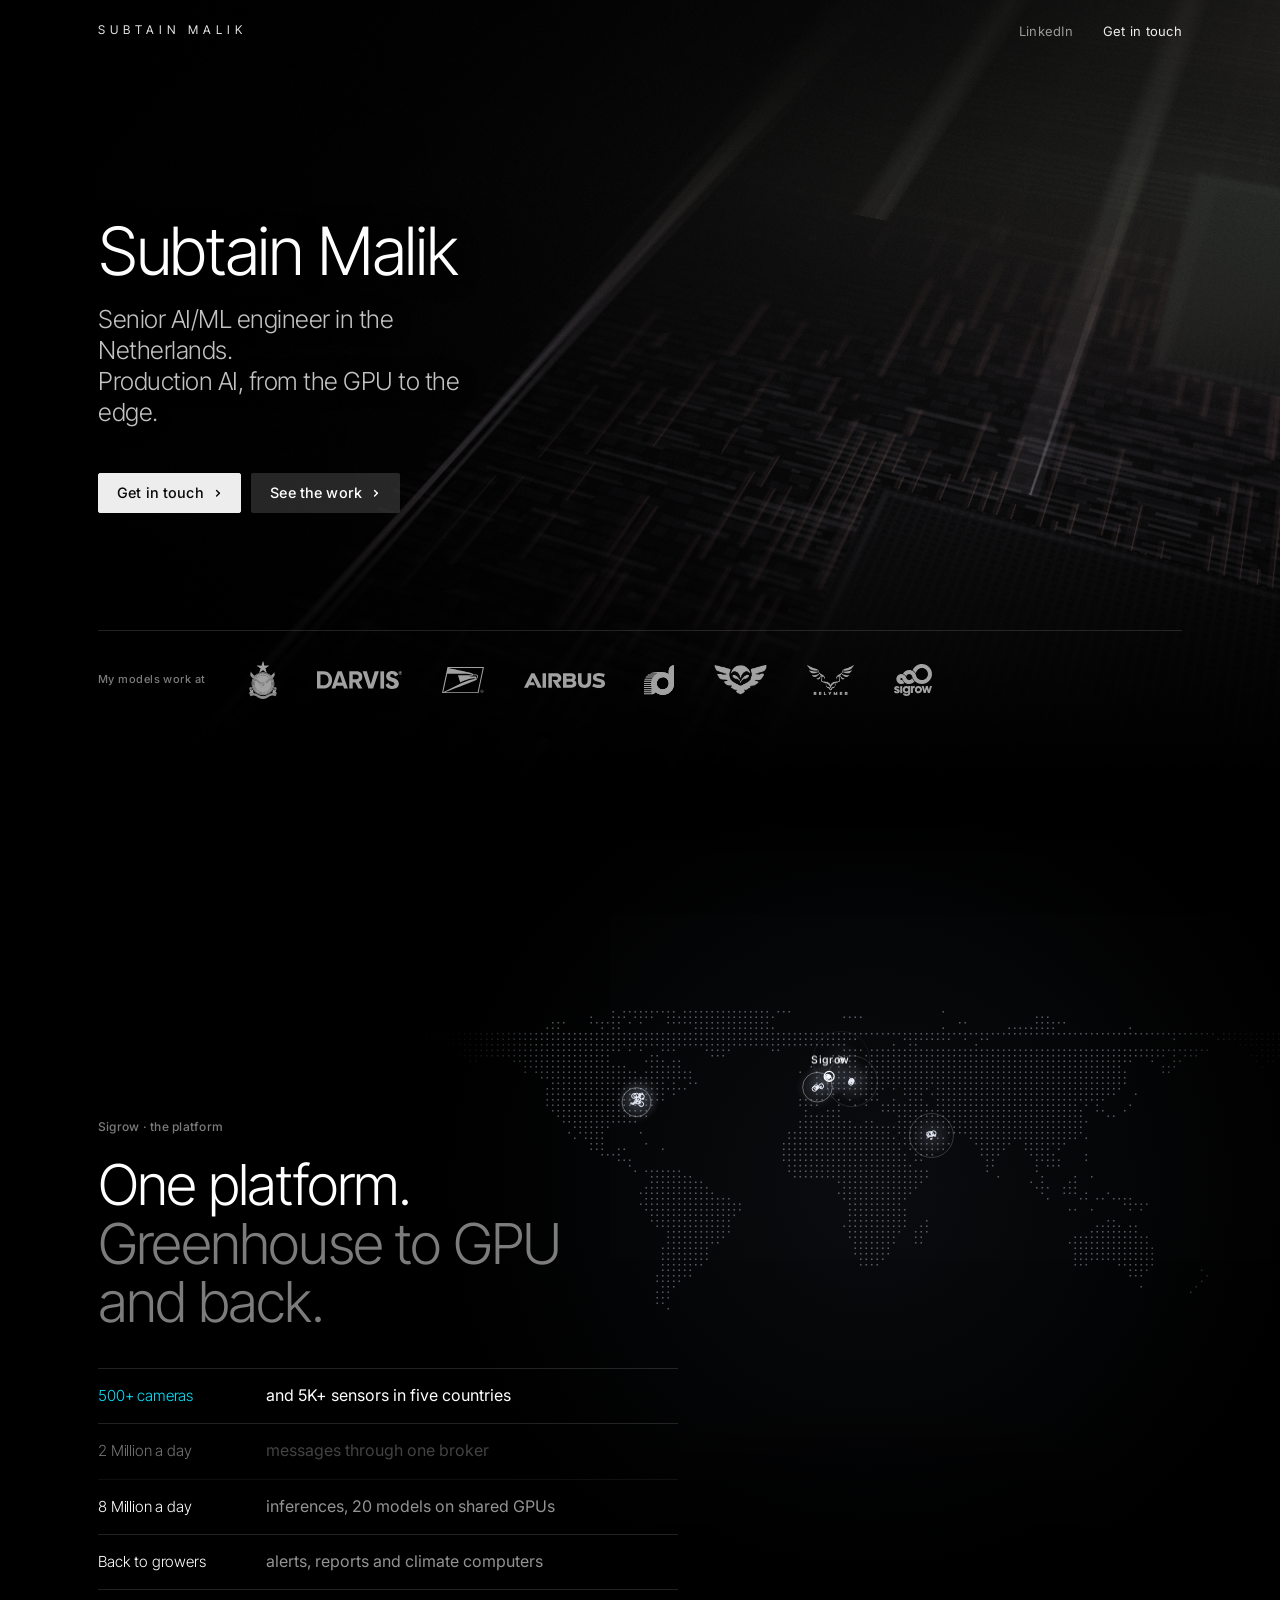
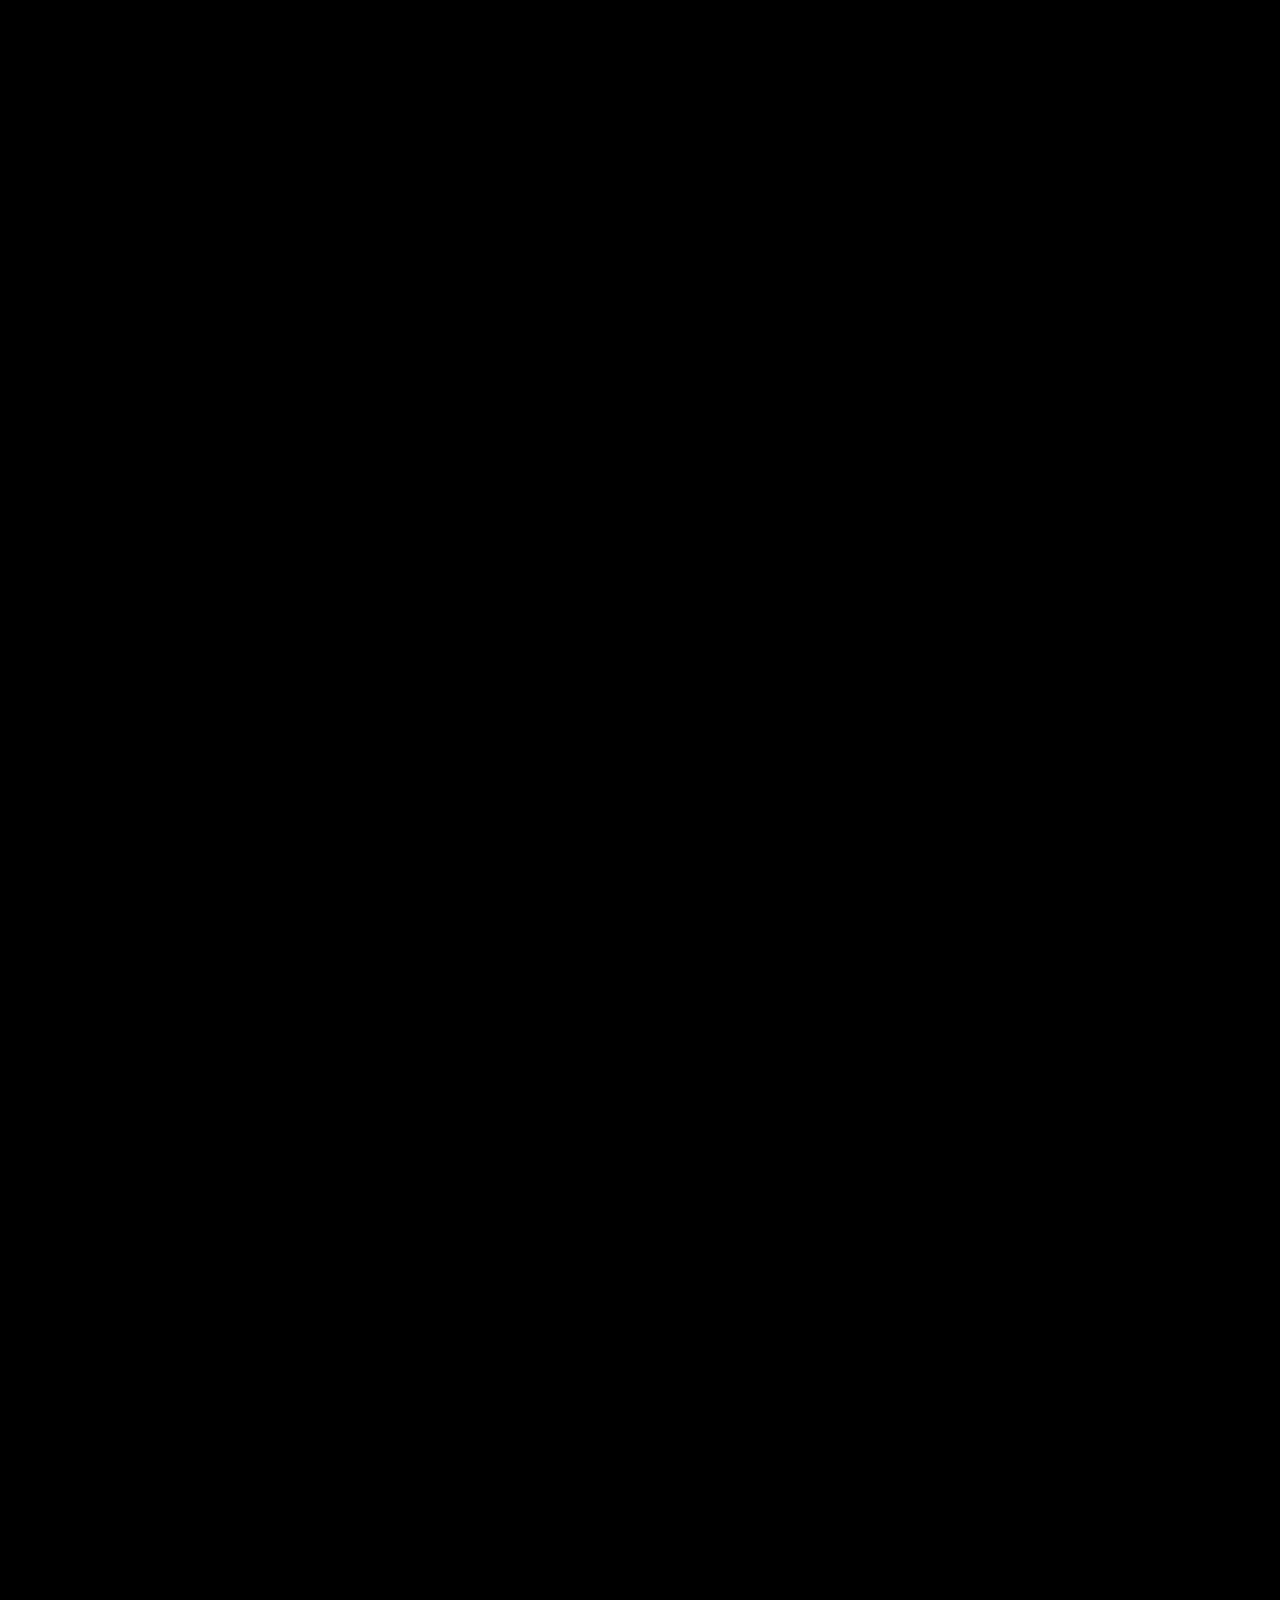
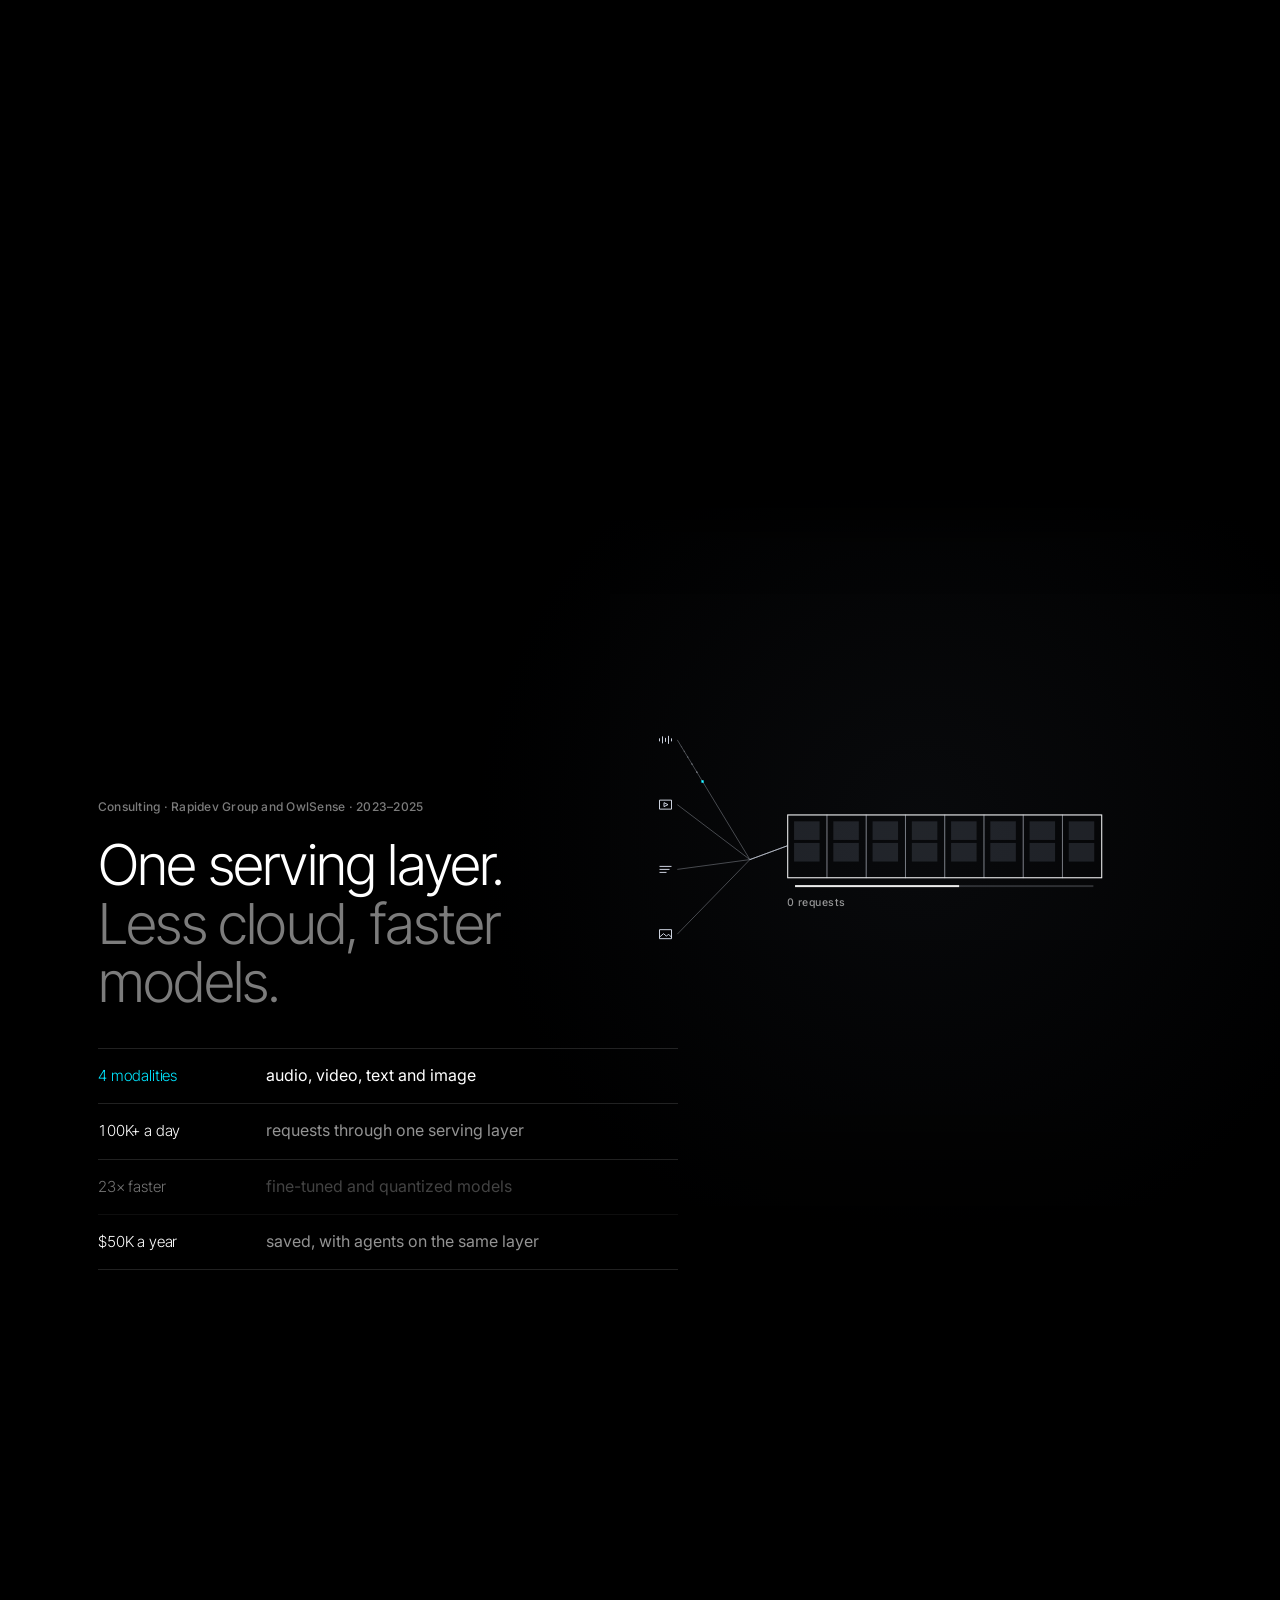
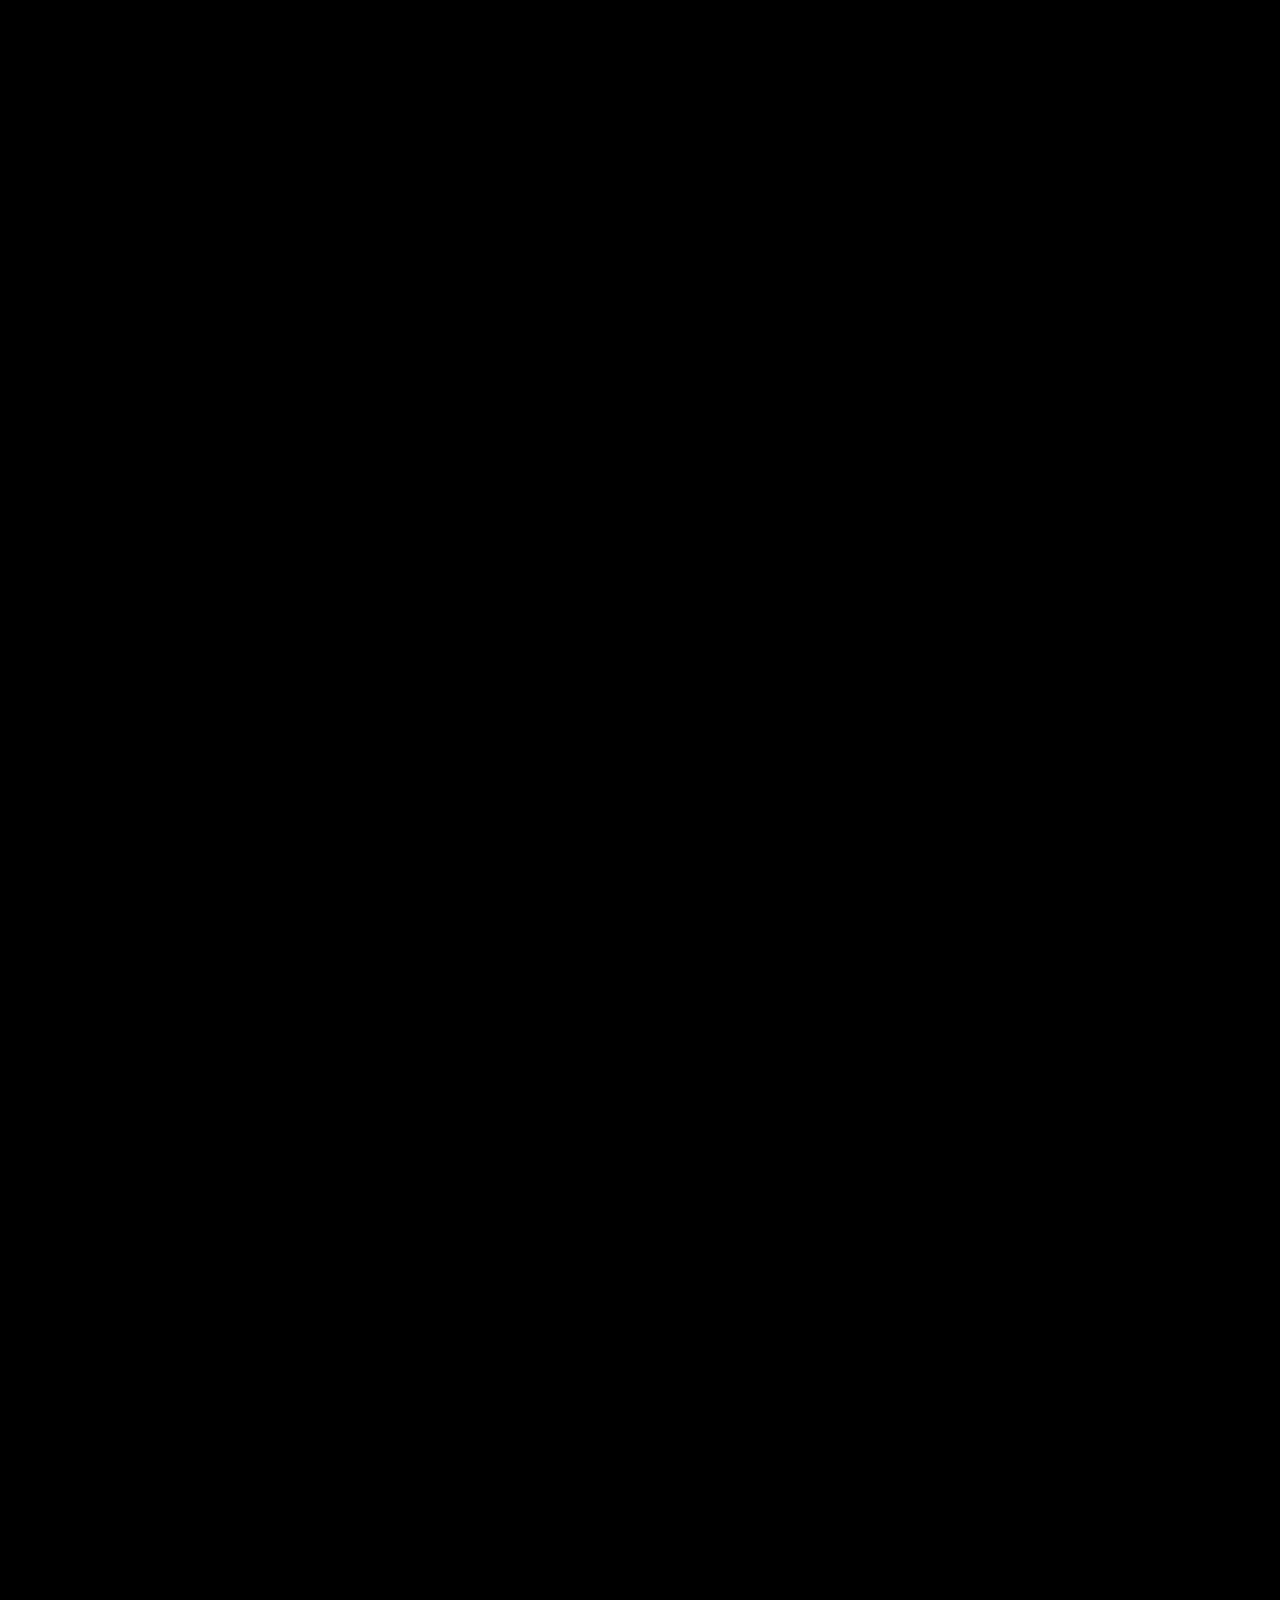
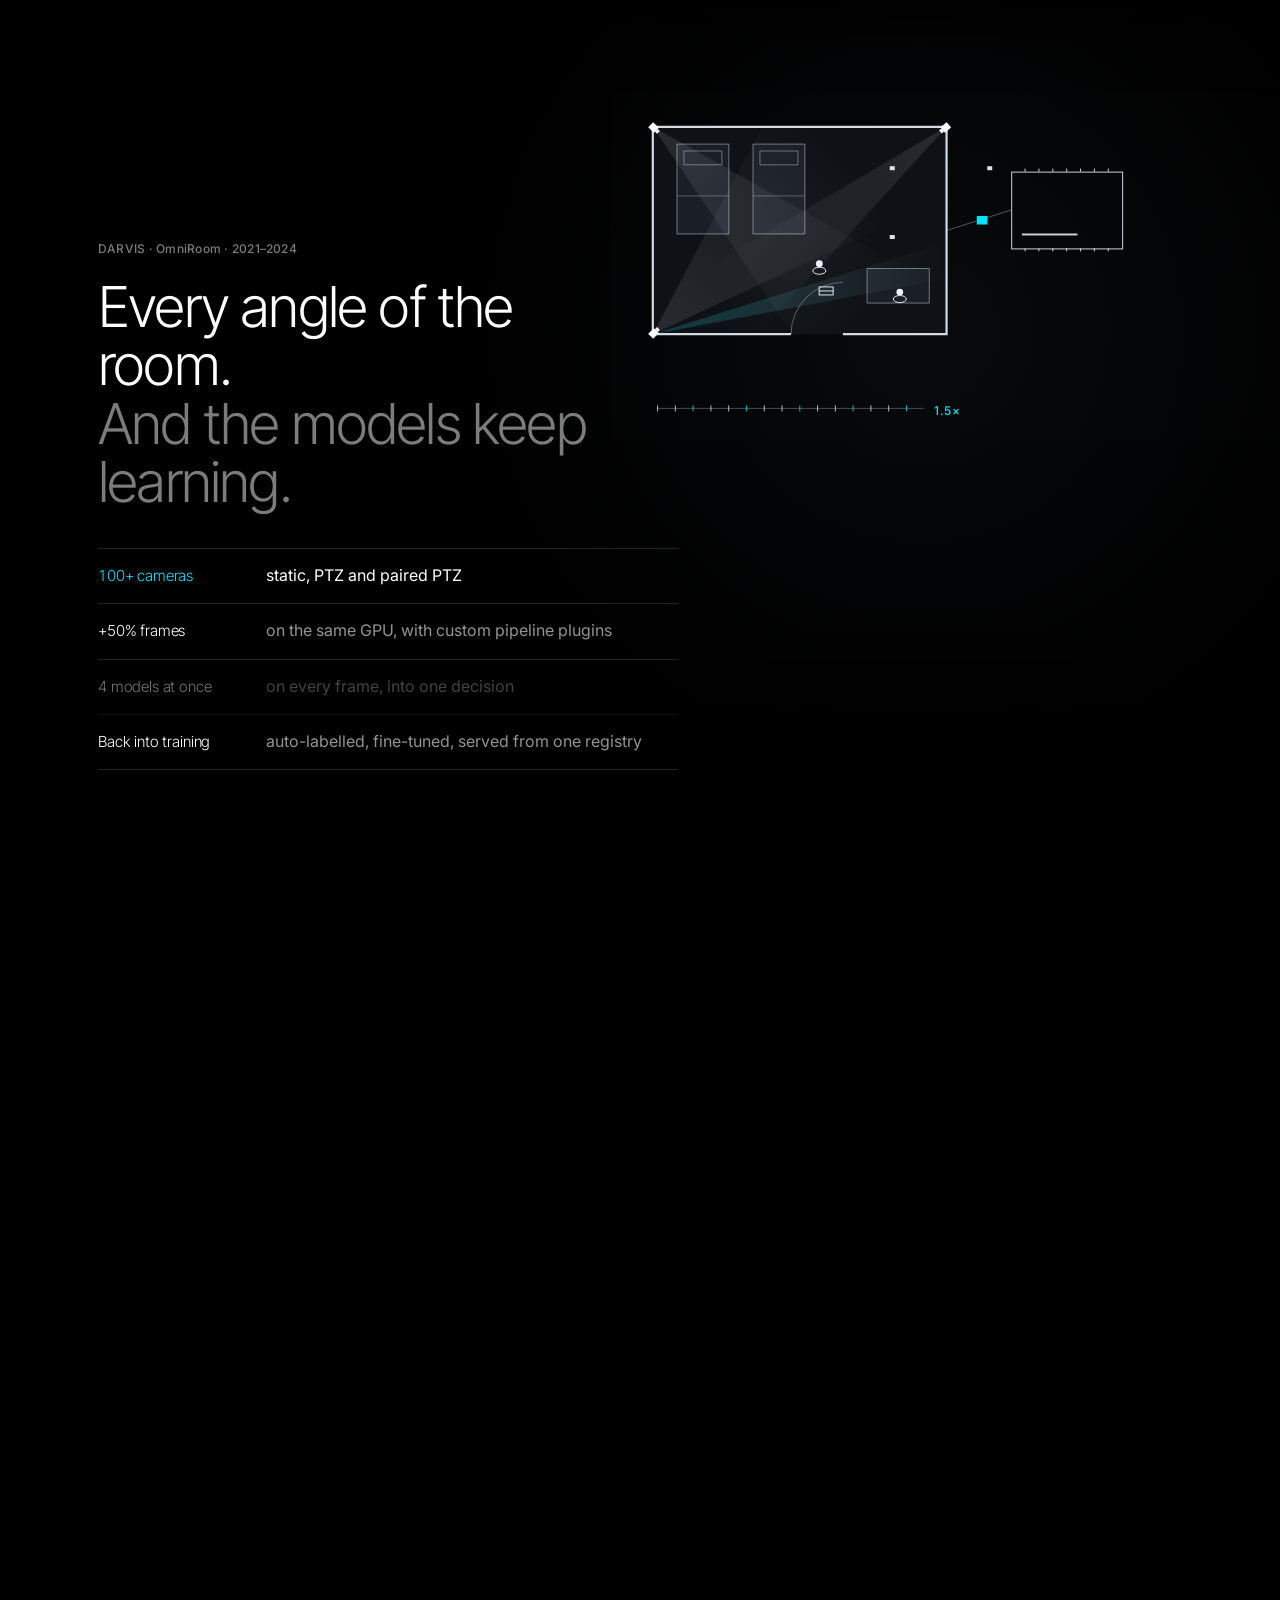
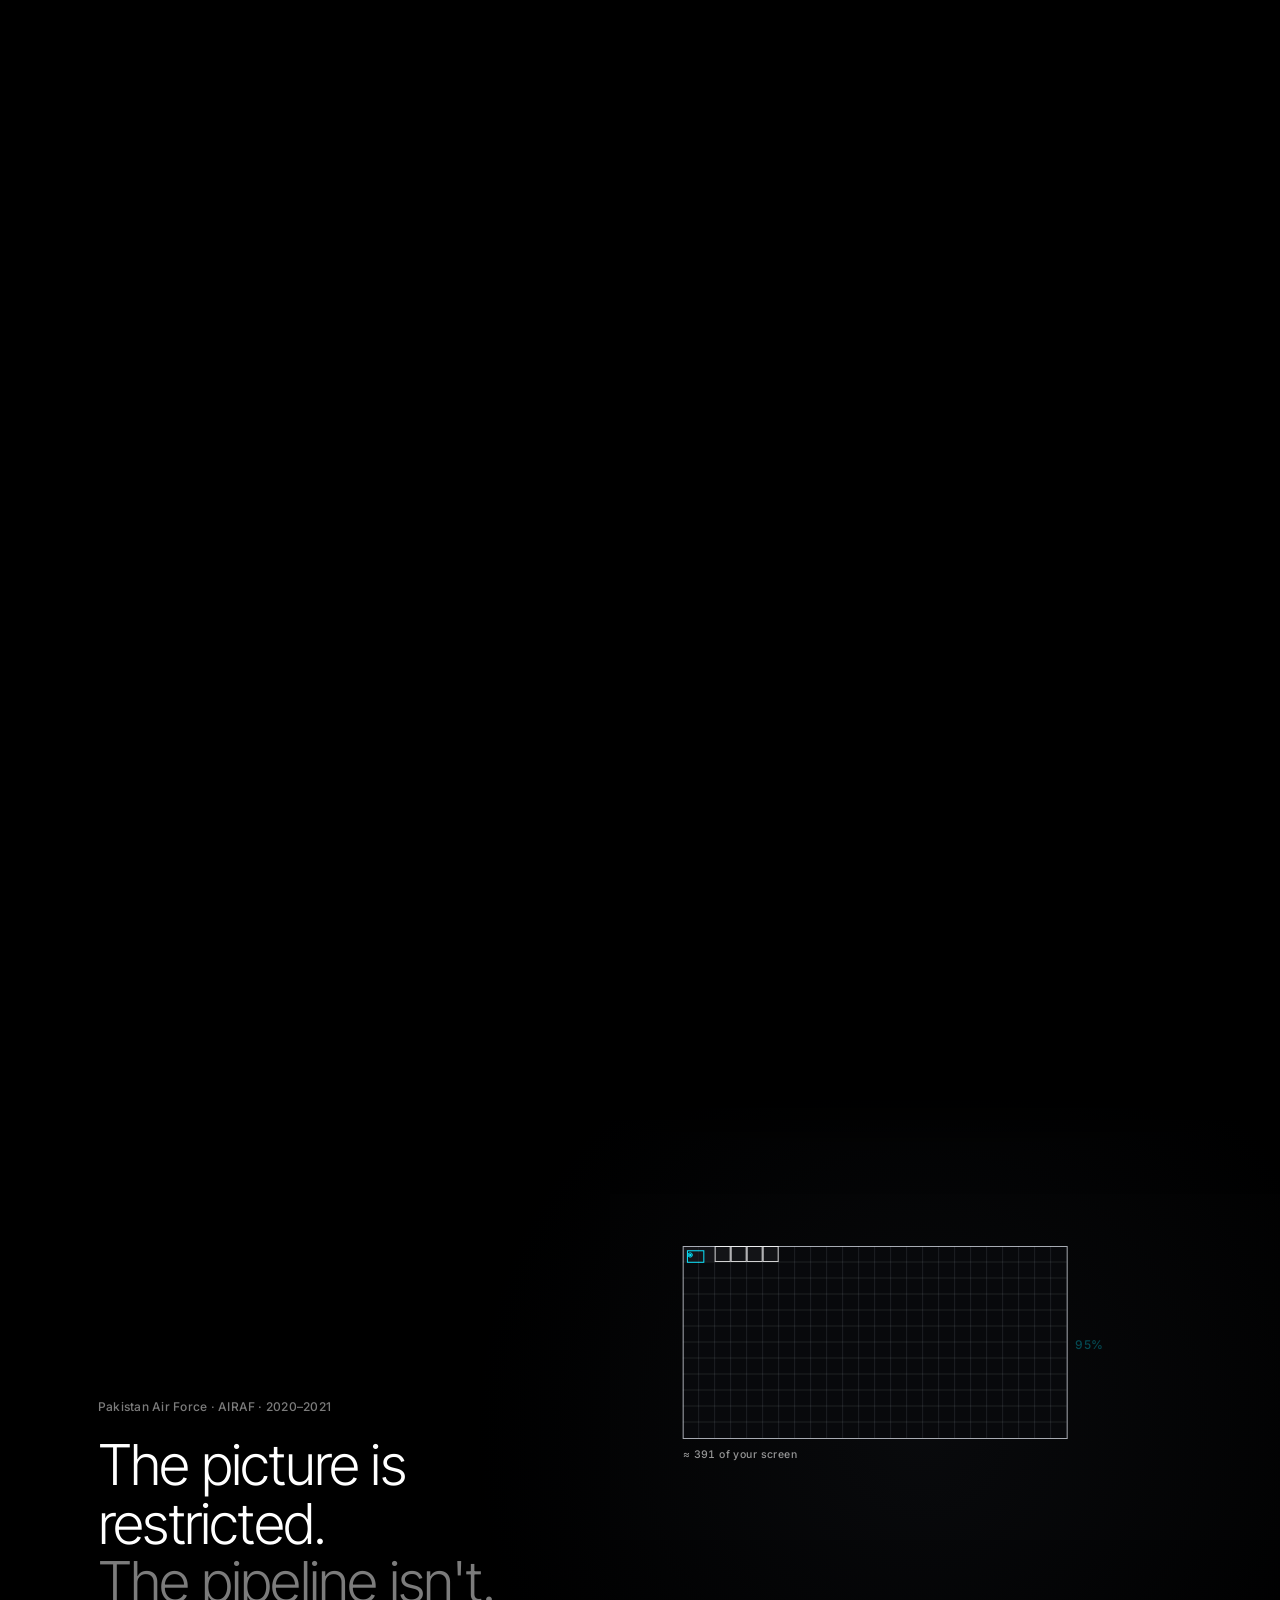
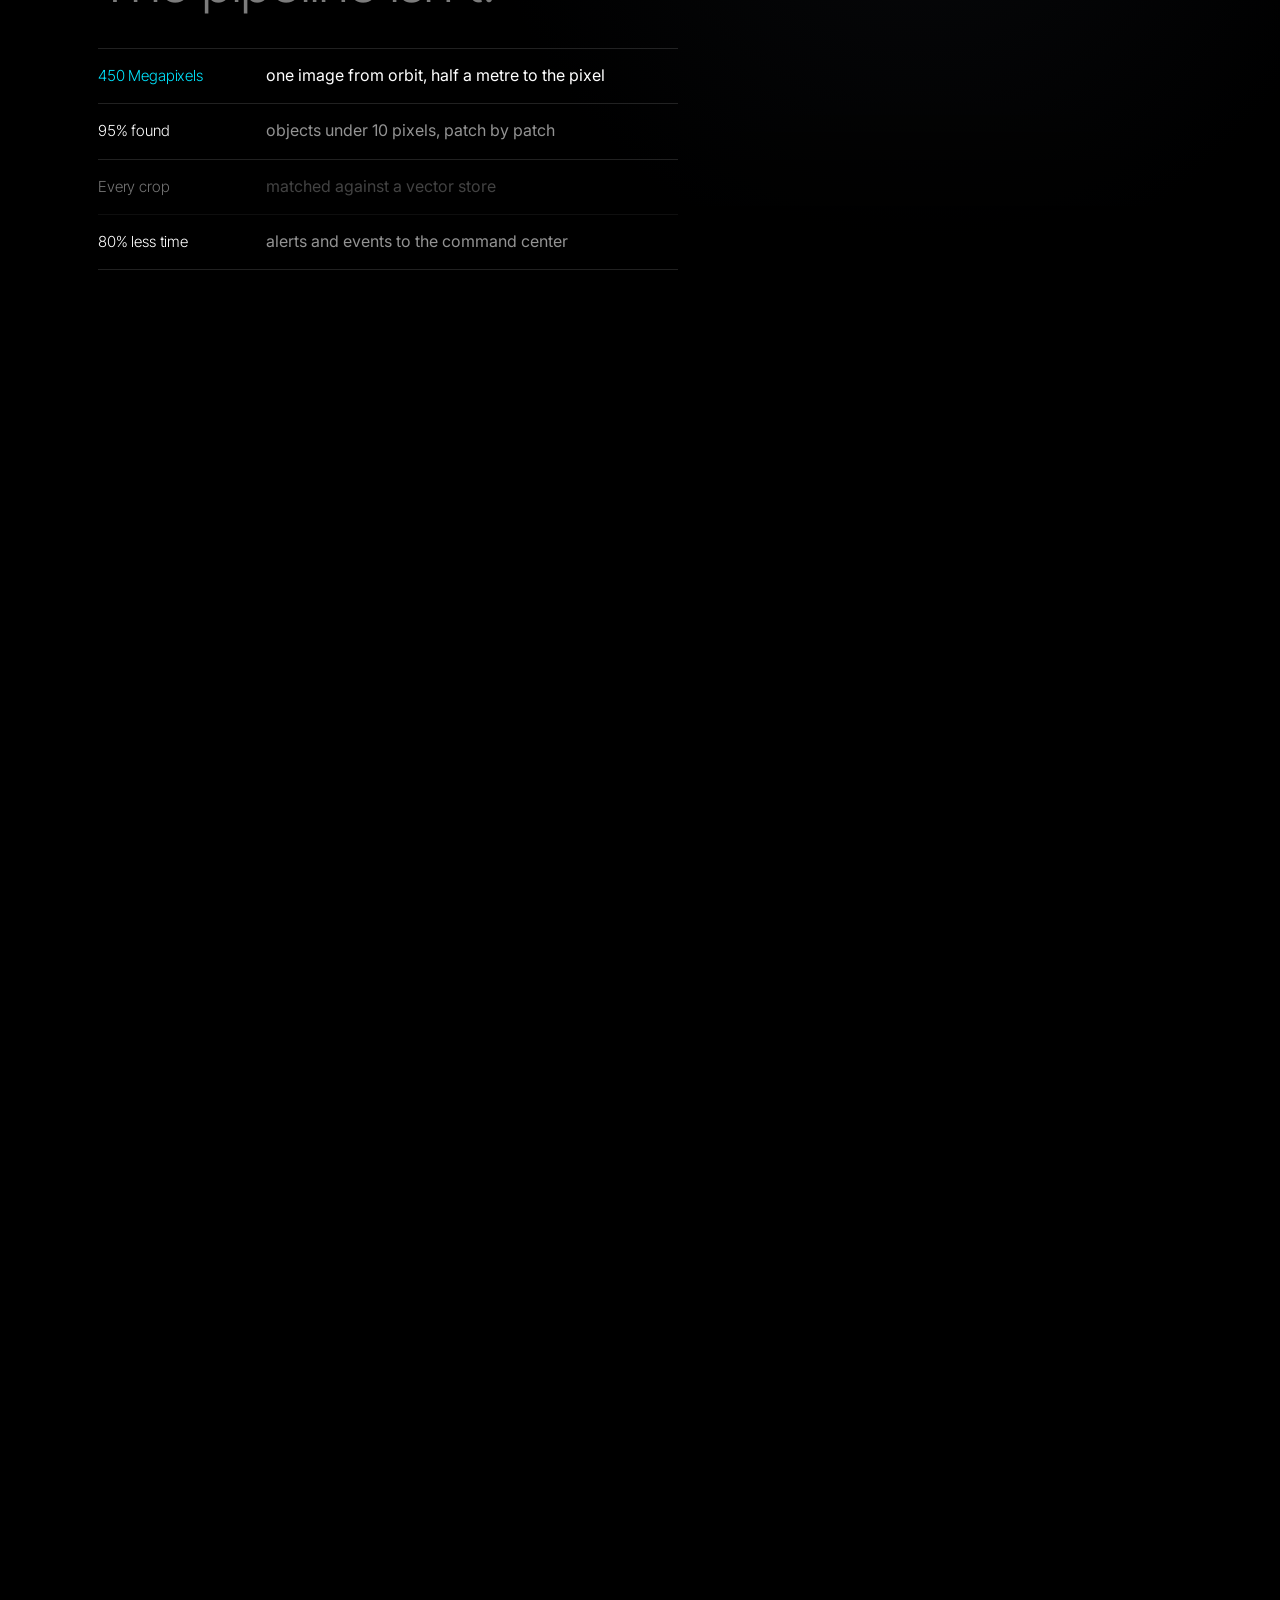
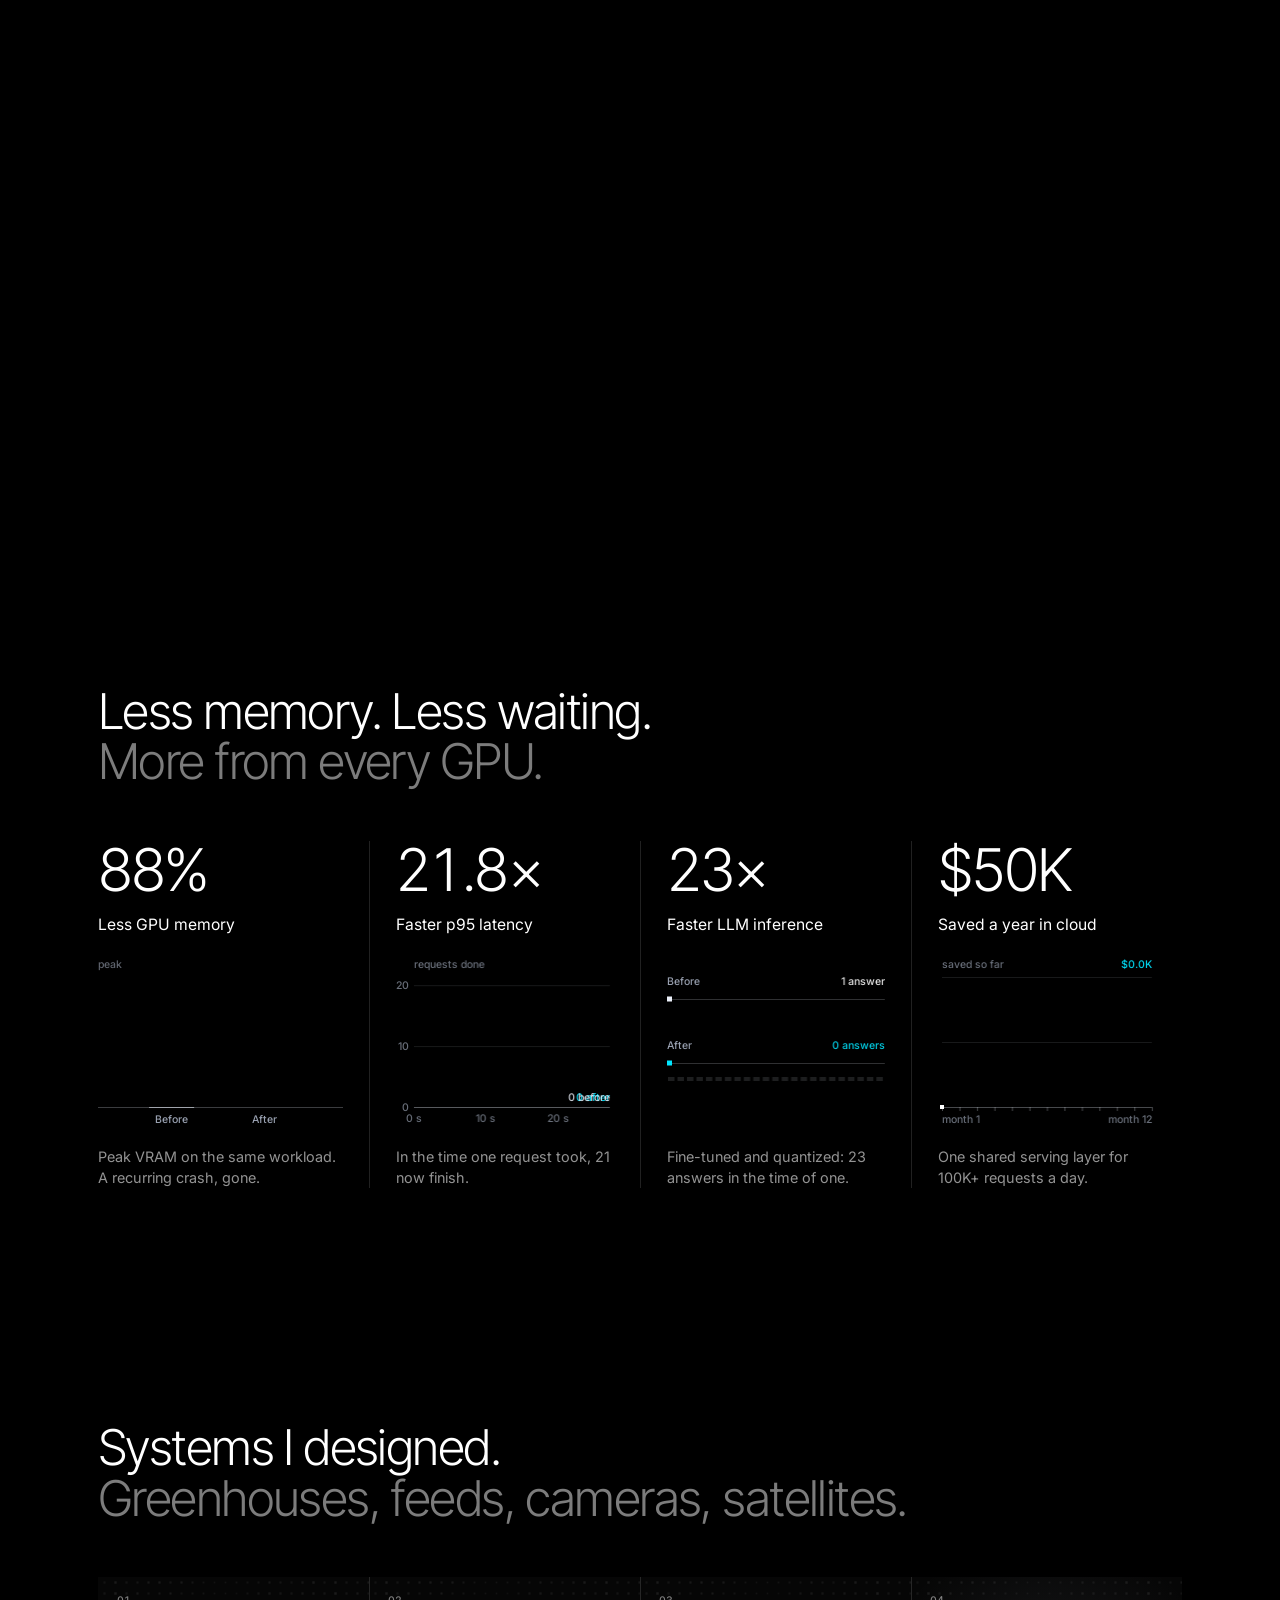
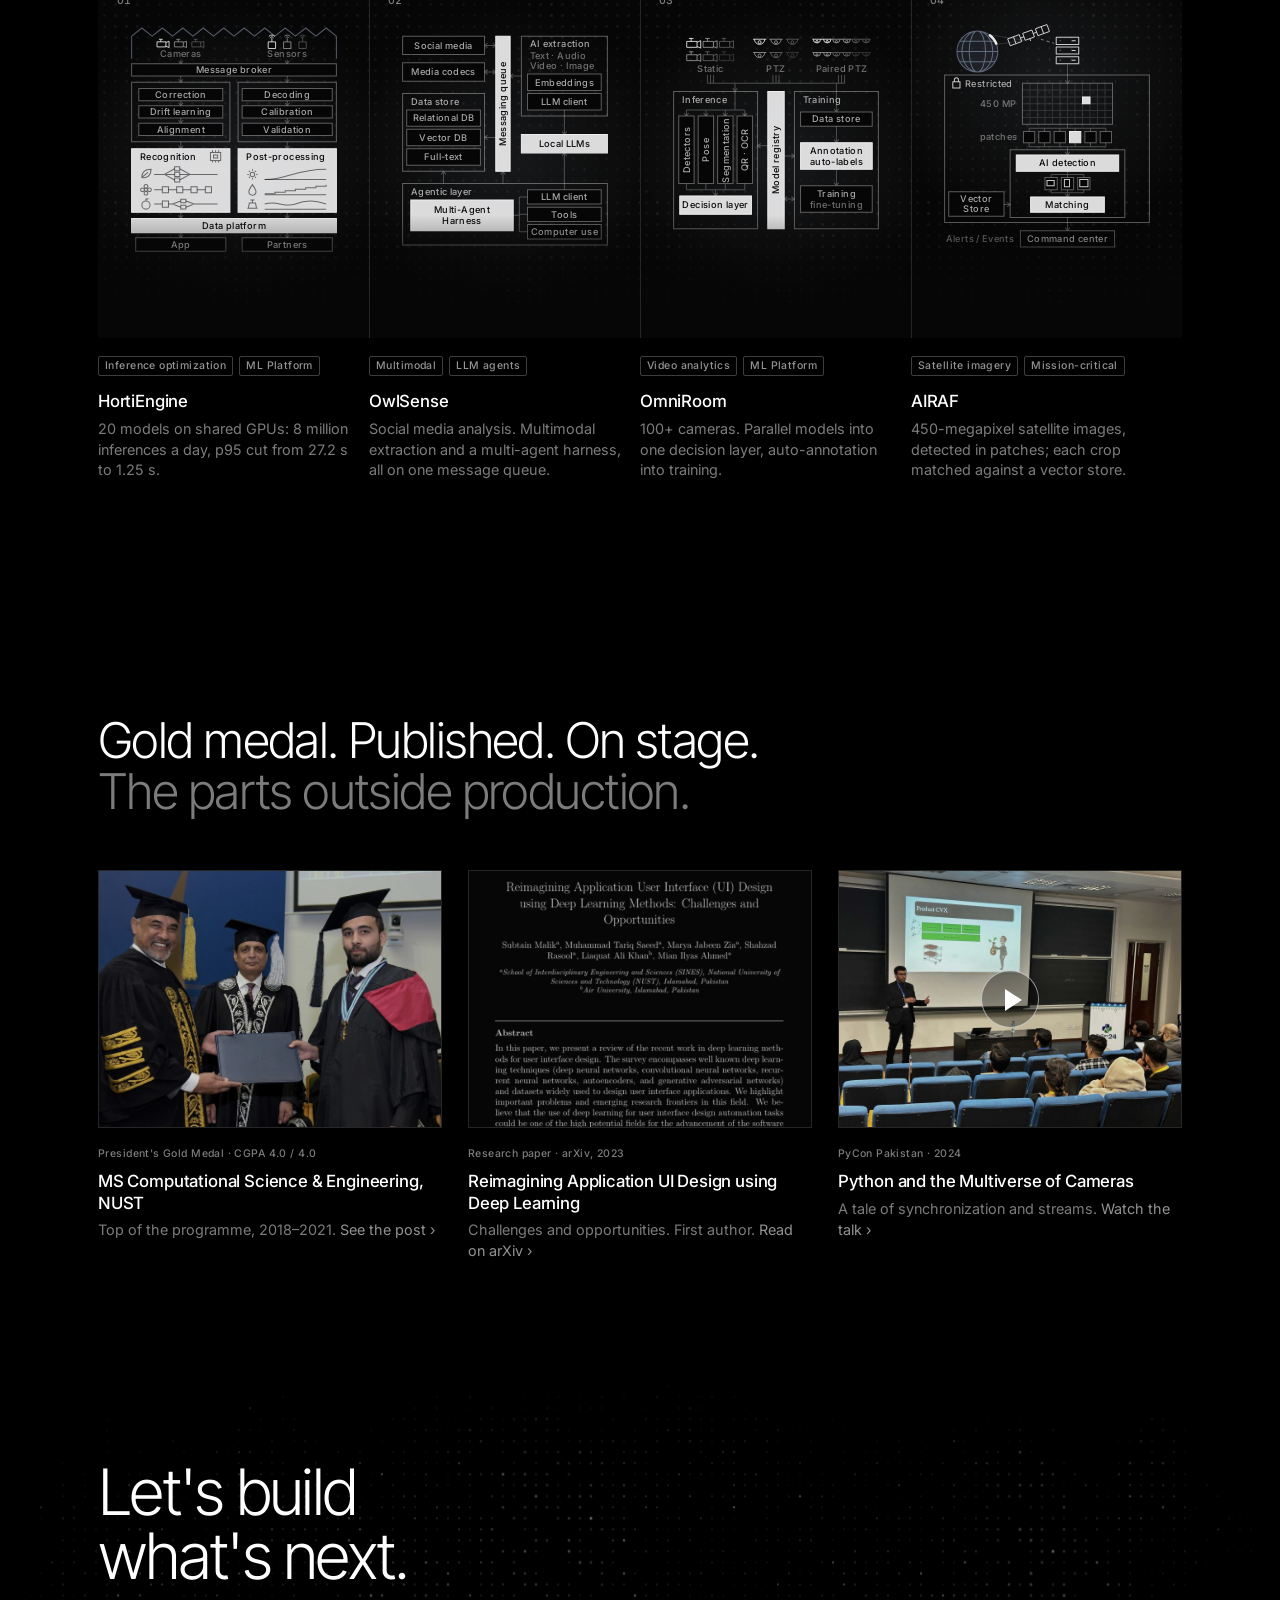
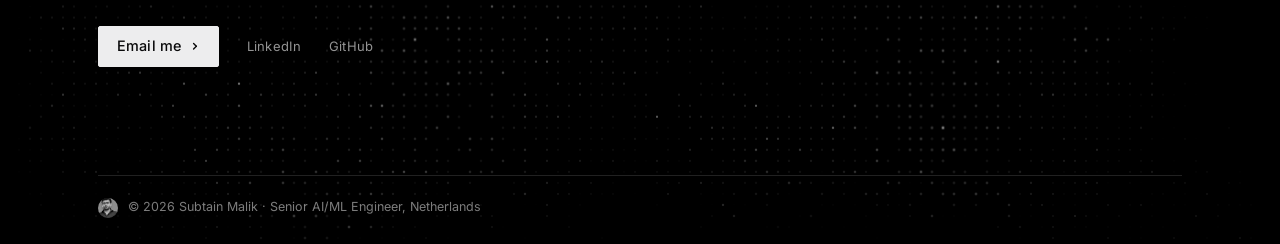
==== details.html @ 960ec31b "details file added" ====
<!doctype html>
<html lang="en" class="no-js">
<head>
<meta charset="utf-8">
<meta name="robots" content="noindex, nofollow"><!-- draft page: remove when it becomes the main page -->
<meta name="viewport" content="width=device-width, initial-scale=1, viewport-fit=cover">
<title>Subtain Malik | Senior AI/ML Engineer</title>
<meta name="description" content="Senior AI/ML engineer in the Netherlands. Model serving, real-time inference and edge deployments in production.">
<meta name="theme-color" content="#000">
<meta name="color-scheme" content="dark">
<meta property="og:type" content="website">
<meta property="og:title" content="Subtain Malik | Senior AI/ML Engineer">
<meta property="og:description" content="Senior AI/ML engineer in the Netherlands. Model serving, real-time inference and edge deployments in production.">
<meta property="og:image" content="https://sbmalik.github.io/img/og.png">
<meta property="og:image:width" content="1200">
<meta property="og:image:height" content="630">
<meta property="og:url" content="https://sbmalik.github.io/">
<meta name="twitter:card" content="summary_large_image">
<meta name="twitter:image" content="https://sbmalik.github.io/img/og.png">
<link rel="icon" href="img/logo-white.png">
<script>document.documentElement.className=document.documentElement.className.replace('no-js','js');</script>
<link rel="preconnect" href="https://fonts.googleapis.com">
<link rel="preconnect" href="https://fonts.gstatic.com" crossorigin>
<link rel="stylesheet" href="https://fonts.googleapis.com/css2?family=Inter+Tight:wght@300;400;500&family=Inter:opsz,wght@14..32,400;14..32,500&display=swap">
<style>
:root{
  --bg:#000; --bg-rgb:0,0,0;
  --text:#ededee;
  --text-2:rgba(237,237,238,.62);
  --text-3:rgba(237,237,238,.52);
  --unlit:rgba(237,237,238,.40);
  --line:rgba(255,255,255,.13);
  --line-2:rgba(255,255,255,.24);
  --line-guide:#1f1f1f; --line-guide-soft:#1a1a1a; --line-guide-faint:#141414;
  --warm:#ff8a3a;
  --accent:#00e5ff;
  --ease:cubic-bezier(.4,0,.2,1);
  --expo:cubic-bezier(.22,1,.36,1);
  --sans:"Inter",system-ui,-apple-system,"Segoe UI",sans-serif;
  --heading:"Inter Tight",var(--sans);
  --container:1180px; --pad:48px;
  color-scheme:dark;
}
@media (max-width:980px){:root{--pad:28px}}
@media (max-width:560px){:root{--pad:20px}}

*,*::before,*::after{box-sizing:border-box}
html{background:#000;scroll-behavior:smooth;scroll-padding-top:80px;-webkit-text-size-adjust:100%;overflow-anchor:none}
body{margin:0;background:#000;color:var(--text);font-family:var(--sans);font-size:16px;line-height:1.6;font-optical-sizing:auto;-webkit-font-smoothing:antialiased;-moz-osx-font-smoothing:grayscale;text-rendering:optimizeLegibility;overflow-x:hidden}
main{overflow-anchor:none}
h1,h2,h3,p,ul,ol,figure{margin:0;padding:0}
ul,ol{list-style:none}
a{color:inherit;text-decoration:none}
em{font-style:normal}
img{display:block;max-width:100%}
button{font:inherit;color:inherit;background:none;border:0;padding:0;cursor:pointer}
::selection{background:rgba(255,255,255,.85);color:#000}
:focus-visible{outline:1px solid var(--text);outline-offset:4px}
.num{font-family:var(--heading);font-variant-numeric:tabular-nums}

.skip{position:fixed;left:12px;top:12px;z-index:1000;padding:10px 14px;background:#ededee;color:#0a0a0b;font-size:13px;font-weight:500;border-radius:2px;transform:translateY(-200%);transition:transform .2s var(--ease)}
.skip:focus{transform:none}

.container{width:100%;max-width:var(--container);margin:0 auto;padding:0 var(--pad)}
.layout-12{display:grid;grid-template-columns:repeat(12,minmax(0,1fr));column-gap:0}

/* ---------- type ---------- */
.kicker{font-family:var(--sans);font-size:12px;font-weight:500;letter-spacing:.02em;color:var(--text-3);line-height:1.4}
.h2{font-family:var(--heading);font-weight:300;font-size:clamp(2.15rem,3.85vw,3.5rem);line-height:1.02;letter-spacing:-.032em;color:#fff;text-wrap:balance}
.h2 em{color:var(--text-3)}
.h2__keep{white-space:nowrap}
.body{font-size:clamp(.98rem,1.35vw,1.12rem);line-height:1.5;color:rgba(237,237,238,.78)}

/* ---------- buttons ---------- */
.link-cta{display:inline-flex;align-items:center;justify-content:center;gap:5px;font-family:var(--sans);font-size:.9rem;font-weight:500;letter-spacing:.01em;line-height:1;color:var(--text-2);padding:6px 2px 6px 0;border:none;border-radius:0;background:transparent;cursor:pointer;transition:color .22s var(--ease),background .22s var(--ease),border-color .22s var(--ease);white-space:nowrap}
.link-cta:not(.link-cta--fill):hover{color:#fff}
.link-cta--fill{color:#0a0a0b;padding:11px 16px 11px 18px;border:1px solid #ededee;border-radius:2px;background:#ededee}
.link-cta--fill:hover{background:#fff;border-color:#fff;color:#0a0a0b}
.link-cta--fill:active{background:#f5f5f6}
.link-cta--ghost{color:#fff;padding:11px 16px 11px 18px;border:1px solid transparent;border-radius:2px;background:rgba(255,255,255,.15)}
.link-cta--ghost:hover{background:rgba(255,255,255,.22)}
.link-cta:focus-visible{outline:2px solid rgba(255,255,255,.45);outline-offset:3px}
.link-cta__arrow{display:inline-flex;width:1.15em;height:1.15em;flex-shrink:0;margin-right:-1px}
.link-cta__arrow svg{display:block;width:100%;height:100%;overflow:visible}
.cta__mob{display:none}
@media (max-width:560px){.cta__full{display:none}.cta__mob{display:inline}}

/* ---------- reveal ---------- */
.js :is(.reveal,.h2,.statement){opacity:0;transform:translateY(12px);transition:opacity .8s var(--ease),transform .8s var(--ease);transition-delay:var(--reveal-delay,0s)}
.js :is(.reveal,.h2,.statement).in-view,.js .reveal:focus-within{opacity:1;transform:none}

/* ---------- figure label ---------- */
.figlabel{display:inline-flex;align-items:center;gap:8px;font-family:var(--sans);font-size:10.5px;font-weight:500;letter-spacing:.04em;color:var(--text-3);line-height:1.3;white-space:nowrap}
.figlabel__dot{width:4px;height:4px;background:var(--text-2);flex-shrink:0}
.figlabel--warm .figlabel__dot{background:var(--warm)}
.figlabel-row{position:absolute;left:0;right:0;bottom:clamp(20px,3vh,32px);z-index:3;pointer-events:none}
.figlabel-row .container{display:flex;justify-content:flex-end}
.is-fallback-sec .figlabel{display:none}
/* fig labels hidden for v1; markup kept so they can come back */
.figlabel,.figlabel-row{display:none !important}

/* ---------- media / canvas ---------- */
.media{position:absolute;inset:0;z-index:0;pointer-events:none;background:#000;overflow:hidden}
.media__fb{position:absolute;inset:0}
.media canvas{position:absolute;inset:0;width:100%;height:100%;display:block;opacity:0;transition:opacity 1.2s var(--ease)}
.media canvas.is-on{opacity:1}

/* ---------- nav ---------- */
.nav{--nav-blur:0px;--nav-bg:0;--nav-fade:0;position:fixed;top:0;left:0;right:0;z-index:900;pointer-events:none}
.nav__frost{position:absolute;inset:0 0 auto 0;height:clamp(124px,17vh,172px);pointer-events:none;opacity:var(--nav-fade)}
.nav__frost-band{position:absolute;inset:0;pointer-events:none;backdrop-filter:blur(var(--band-blur)) saturate(calc(1 + var(--nav-bg) * .18));-webkit-backdrop-filter:blur(var(--band-blur)) saturate(calc(1 + var(--nav-bg) * .18));background:linear-gradient(180deg,rgba(0,0,0,calc(var(--nav-bg) * var(--band-tint))) 0%,rgba(0,0,0,0) 100%);-webkit-mask-image:var(--band-mask);mask-image:var(--band-mask)}
.nav__frost-band--1{--band-blur:calc(var(--nav-blur) * 1.12);--band-tint:.62;--band-mask:linear-gradient(180deg,#000 0%,#000 20%,rgba(0,0,0,.55) 38%,transparent 58%)}
.nav__frost-band--2{--band-blur:calc(var(--nav-blur) * .68);--band-tint:.42;--band-mask:linear-gradient(180deg,#000 0%,rgba(0,0,0,.88) 26%,rgba(0,0,0,.35) 52%,transparent 74%)}
.nav__frost-band--3{--band-blur:calc(var(--nav-blur) * .38);--band-tint:.24;--band-mask:linear-gradient(180deg,#000 0%,rgba(0,0,0,.72) 34%,rgba(0,0,0,.22) 62%,transparent 88%)}
.nav__frost-band--4{--band-blur:calc(var(--nav-blur) * .14);--band-tint:.1;--band-mask:linear-gradient(180deg,rgba(0,0,0,.9) 0%,rgba(0,0,0,.45) 42%,transparent 100%)}
.nav__inner{position:relative;z-index:1;pointer-events:auto;width:100%;max-width:var(--container);margin:0 auto;padding:18px var(--pad) 14px;display:flex;align-items:center;justify-content:space-between;gap:24px}
.nav__brand{display:inline-flex;align-items:center;height:24px;color:rgba(255,255,255,.9)}
.nav__logo{display:inline-flex;align-items:center;position:relative;height:22px}
.js .nav__logo{opacity:0;transform:translateY(8px)}
.nav.nav--logo-in .nav__logo{opacity:1;transform:none;transition:opacity .58s var(--ease) .06s,transform .58s var(--ease) .06s}
.nav__mono{position:relative;display:inline-flex;font-family:var(--heading);font-weight:400;font-size:12px;letter-spacing:.42em;text-transform:uppercase;line-height:22px;white-space:nowrap;margin-right:-.42em}
@media (max-width:380px){.nav__mono{letter-spacing:.3em;margin-right:-.3em}}
.nav__actions{display:flex;align-items:center;gap:30px;position:relative;top:1px}
.nav__link{font-size:13px;color:var(--text-2);letter-spacing:.02em;line-height:1;opacity:0;visibility:hidden;transform:translateY(-5px);pointer-events:none;transition:opacity .4s var(--ease),transform .4s var(--ease),visibility 0s linear .4s,color .22s var(--ease)}
.nav__link:hover{color:var(--accent)}
.nav__link--cta{color:var(--text)}
.nav--cta-visible .nav__link{opacity:1;visibility:visible;transform:none;pointer-events:auto;transition:opacity .4s var(--ease),transform .4s var(--ease),visibility 0s,color .22s var(--ease)}
.nav--cta-visible .nav__link:nth-child(2){transition-delay:.07s}
@media (max-width:560px){.nav__actions{gap:18px}}

/* ---------- hero ---------- */
.hero{position:relative;isolation:isolate;overflow:hidden;padding-top:clamp(152px,23vh,252px);padding-bottom:clamp(60px,10vh,120px)}
.hero__media .media__fb{background:radial-gradient(120% 80% at 78% 38%,#1b1d22 0%,#0b0c0e 40%,#000 72%)}
.hero__media .media__fb::after{content:"";position:absolute;inset:0;background:repeating-linear-gradient(90deg,rgba(255,255,255,.025) 0 1px,transparent 1px 7px);-webkit-mask-image:linear-gradient(90deg,transparent 45%,#000 75%);mask-image:linear-gradient(90deg,transparent 45%,#000 75%)}
.hero__fade{position:absolute;inset:0;z-index:1;pointer-events:none;background:linear-gradient(90deg,rgba(0,0,0,.72) 0%,rgba(0,0,0,.42) 28%,rgba(0,0,0,.12) 52%,transparent 78%),linear-gradient(180deg,rgba(0,0,0,.35) 0%,rgba(0,0,0,.08) 22%,rgba(0,0,0,.15) 66%,rgba(0,0,0,.7) 88%,#000 100%)}
.hero__content{margin-top:clamp(8px,1.2vh,20px);position:relative;z-index:2;display:flex;flex-direction:column;align-items:flex-start}
.hero__kicker{font-size:13px;font-weight:400;color:var(--text-2);margin-bottom:30px;letter-spacing:.02em}
.hero__title{font-family:var(--heading);font-weight:300;font-size:clamp(2.4rem,5.2vw,4.4rem);line-height:1.02;letter-spacing:-.035em;color:#fff;max-width:14ch;text-shadow:0 2px 28px rgba(0,0,0,.4)}
.hero__line{display:inline-block}
.hero__copy{margin-top:18px;font-family:var(--heading);font-weight:300;font-size:clamp(1.1rem,2vw,1.55rem);line-height:1.25;letter-spacing:-.02em;color:rgba(237,237,238,.82);max-width:30ch;text-shadow:0 1px 18px rgba(0,0,0,.5)}
.hero__actions{display:flex;align-items:center;gap:10px;margin-top:clamp(36px,5vh,56px);flex-wrap:wrap}
.hero__partners{display:flex;align-items:flex-end;justify-content:space-between;gap:24px 36px;margin-top:clamp(80px,13vh,150px);padding-top:30px;border-top:1px solid var(--line);width:100%;flex-wrap:wrap}
.built{display:flex;align-items:center;gap:clamp(22px,3.4vw,44px);flex-wrap:wrap}
.inlink{color:inherit;text-decoration:none;border-bottom:1px solid var(--line-2);transition:color .3s var(--ease),border-color .3s var(--ease)}
.inlink:hover{color:var(--accent);border-color:var(--accent)}
.built__w{display:inline-flex;align-items:center;border-radius:6px;transition:background .3s,padding .3s,margin .3s}
.built__w:hover,.built__w:focus-visible{text-decoration:none}
.built__logo{display:block;width:auto;filter:brightness(0) invert(1);opacity:.72;transition:opacity .3s,filter .3s}
/* hover: the real brand colours come back */
.built__w:hover .built__logo,.built__w:focus-visible .built__logo{opacity:1;filter:none}
/* dark brand marks (USPS, Airbus, Relymer) sit on a small white plate so their colours stay visible */
.built__w--plate:hover,.built__w--plate:focus-visible{background:#f4f4f5;padding:5px 8px;margin:-5px -8px}
.built__logo--usps{height:26px}
.built__logo--airbus{height:15px}
.built__logo--sigrow{height:32px}
.built__logo--paf{height:38px;filter:grayscale(1) brightness(1.35) contrast(1.15)}
.built__w:hover .built__logo--paf,.built__w:focus-visible .built__logo--paf{filter:none}
.built__logo--darvis{height:18px}
.built__logo--rapidev{height:30px}
.built__logo--owl{height:30px}
.built__logo--relymer{height:30px}
.built__k{font-size:11px;font-weight:500;letter-spacing:.04em;color:var(--text-3)}
.built__w{font-family:var(--sans);font-size:12px;font-weight:500;letter-spacing:.3em;text-transform:uppercase;color:#fff;opacity:.88;margin-right:-.3em;white-space:nowrap}
@keyframes heroLineIn{from{opacity:0;filter:blur(11px);transform:translate3d(0,18%,0)}to{opacity:1;filter:blur(0);transform:translate3d(0,0,0)}}
.js .hero__line{opacity:0;filter:blur(11px);transform:translate3d(0,18%,0);will-change:opacity,filter,transform}
.hero.hero--ready .hero__line{animation:heroLineIn .82s var(--expo) forwards}
.hero.hero--ready .hero__line:nth-child(1){animation-delay:.08s}
.hero.hero--ready .hero__line:nth-child(2){animation-delay:.22s}
.js .hero__seq{opacity:0;filter:blur(8px);transform:translate3d(0,14%,0)}
.hero.hero--ready .hero__copy.hero__seq{animation:heroLineIn .78s var(--expo) .28s forwards}
.hero.hero--ready .hero__actions.hero__seq{animation:heroLineIn .78s var(--expo) .48s forwards}
.hero.hero--ready .hero__partners.hero__seq{animation:heroLineIn .78s var(--expo) .72s forwards}

/* ---------- statement ---------- */
.statement-sec{position:relative;padding:clamp(80px,14vh,170px) 0}
.statement{font-family:var(--heading);font-weight:300;font-size:clamp(1.6rem,3.4vw,2.8rem);line-height:1.22;letter-spacing:-.027em;color:var(--text-2);max-width:24ch;text-wrap:pretty}
.statement__w{color:var(--unlit);transition:color .4s var(--ease)}
.statement__w.is-lit{color:#fff}
.statement__w--emph.is-lit{color:var(--accent)}

/* ---------- scale (kardashev) ---------- */
.kard-shell{min-height:250vh;position:relative}
.kard-sticky{position:sticky;top:0;height:100vh;overflow:hidden;display:flex;align-items:flex-end}
.kard-sticky::before{content:"";position:absolute;left:0;right:0;top:0;height:clamp(100px,14vh,200px);z-index:3;pointer-events:none;background:linear-gradient(180deg,#000 0%,rgba(0,0,0,.72) 28%,rgba(0,0,0,.2) 58%,transparent 100%)}
.kard-media .media__fb{background:radial-gradient(circle at 70% 45%,rgba(200,205,215,.18) 0 18%,rgba(255,255,255,.04) 30%,transparent 52%)}
.kard-media::after{content:"";position:absolute;z-index:1;pointer-events:none;left:79%;top:47%;width:min(118vh,96vw);height:min(118vh,96vw);transform:translate(-50%,-50%);border-radius:50%;background:radial-gradient(closest-side,rgba(190,205,235,.10),rgba(150,170,210,.045) 45%,transparent 72%);mix-blend-mode:screen;opacity:var(--haze,0);transition:opacity .3s linear}
.kard-scrim{position:absolute;inset:0;z-index:1;pointer-events:none;background:linear-gradient(to top,#000 0%,rgba(0,0,0,.88) 10%,rgba(0,0,0,.42) 20%,rgba(0,0,0,.1) 32%,transparent 48%),linear-gradient(to right,rgba(0,0,0,.28) 0%,transparent 48%)}
.kard-overlay{position:relative;z-index:2;padding-bottom:clamp(60px,11vh,120px)}
.kard-overlay .kicker{display:block;margin-bottom:20px}
.kard__title{font-family:var(--heading);font-weight:300;font-size:clamp(2rem,4.4vw,3.9rem);line-height:1.04;letter-spacing:-.032em;color:#fff;max-width:16ch;text-shadow:0 1px 18px rgba(0,0,0,.55)}
.scale{margin-top:clamp(28px,4vh,44px);max-width:580px;border-top:1px solid var(--line)}
.scale__tier{border-bottom:1px solid var(--line);opacity:.45;transition:opacity .4s var(--ease)}
.scale__tier.is-active{opacity:1}
.scale__btn{display:grid;grid-template-columns:120px 1fr;align-items:baseline;gap:18px;padding:15px 0;width:100%;text-align:left}
.scale__id{font-family:var(--heading);font-weight:300;font-size:.95rem;letter-spacing:-.01em;color:#fff;font-variant-numeric:tabular-nums}
.scale__desc{font-size:1rem;color:var(--text-2);transition:color .4s var(--ease);line-height:1.45}
.scale__tier.is-active .scale__desc{color:#fff}
.scale__tier.is-active .scale__id{color:var(--accent)}
.kard .figlabel-row{bottom:clamp(20px,3vh,32px)}
/* platform map (sticky) */
.kard--map .kard-shell{min-height:320vh}
.kard--map .kard__title em{font-style:normal;color:var(--text-3)}
.kard--map .scale__btn{grid-template-columns:150px 1fr}
.map-media .media__fb{background:radial-gradient(circle at 68% 44%,rgba(150,170,210,.07),transparent 46%)}
.map-media canvas{opacity:1}
.map-media::after{display:none}
.map-labels{position:absolute;inset:0;pointer-events:none}
.map-label{position:absolute;left:0;top:0;font-family:var(--sans);font-size:10.5px;font-weight:500;letter-spacing:.04em;color:var(--text-3);white-space:nowrap;opacity:0;will-change:transform,opacity}
.map-label.is-hub{color:#fff}
.map-label.is-count{color:var(--text-2);font-variant-numeric:tabular-nums}

/* highlights: three cards */
.hl__grid{display:grid;grid-template-columns:repeat(3,minmax(0,1fr));gap:clamp(16px,2vw,28px);margin-top:clamp(32px,5vh,56px)}
.hl__card{display:flex;flex-direction:column;color:inherit;text-decoration:none}
.hl__media{position:relative;aspect-ratio:4/3;overflow:hidden;background:#060606;border:1px solid var(--line);display:grid;place-items:center;transition:border-color .4s var(--ease)}
.hl__media--paper img{object-position:50% 0;filter:invert(1) brightness(.82) contrast(.95)!important}
.hl__media img{position:absolute;inset:0;width:100%;height:100%;object-fit:cover;filter:saturate(.85) brightness(.9);transition:transform .8s var(--ease),filter .4s var(--ease)}
a.hl__card:hover .hl__media,.hl__card:hover .hl__media{border-color:rgba(255,255,255,.35)}
.hl__card:hover .hl__media img{transform:scale(1.03);filter:none}
.hl__glyph{width:34%;fill:none;stroke:#e9c46a;stroke-width:1.4;opacity:.9}
.hl__media--medal{background:radial-gradient(60% 60% at 50% 55%,rgba(233,196,106,.12),transparent 70%),#060606}
.hl__page{width:44%;aspect-ratio:.72;background:rgba(237,237,238,.04);border:1px solid rgba(237,237,238,.35);padding:12% 10%;display:grid;align-content:start;gap:7%}
.hl__page span{display:block;height:2px;background:rgba(237,237,238,.35)}
.hl__page span:first-child{height:4px;width:70%;background:rgba(237,237,238,.8)}
.hl__page span:nth-child(4){width:60%}
.hl__media--talk{background:radial-gradient(70% 60% at 50% 50%,rgba(0,229,255,.08),transparent 70%),#060606}
.hl__play{z-index:1;background:rgba(0,0,0,.35);width:58px;height:58px;border-radius:50%;border:1px solid rgba(255,255,255,.55);position:relative;transition:border-color .3s var(--ease),transform .4s var(--ease)}
.hl__play::after{content:"";position:absolute;left:23px;top:18px;border-style:solid;border-width:11px 0 11px 17px;border-color:transparent transparent transparent #fff}
a.hl__card:hover .hl__play{border-color:var(--accent);transform:scale(1.06)}
.hl__k{margin-top:18px;font-size:10.5px;font-weight:500;letter-spacing:.04em;color:var(--text-3)}
.hl__t{margin-top:8px;font-weight:500;font-size:1.05rem;letter-spacing:-.01em;color:#fff;line-height:1.3}
.hl__d{margin-top:6px;font-size:.9rem;color:var(--text-3);line-height:1.45}
.hl__go{color:var(--text-2);transition:color .25s var(--ease)}
a.hl__card:hover .hl__go{color:var(--accent)}
@media (max-width:980px){ .hl__grid{grid-template-columns:1fr;gap:36px} }
/* optimizations: four columns split by hairlines */
.opts__grid{display:grid;grid-template-columns:repeat(4,minmax(0,1fr));margin-top:clamp(36px,6vh,64px)}
.opt{padding:0 clamp(16px,2vw,32px);border-left:1px solid var(--line)}
.opt:first-child{padding-left:0;border-left:0}
.opt__n{font-family:var(--heading);font-weight:300;font-size:clamp(2.6rem,4.6vw,4.2rem);line-height:1;letter-spacing:-.03em;color:#fff;font-variant-numeric:tabular-nums}
.opt__t{margin-top:12px;font-size:.98rem;color:#fff}
.opt__cv{display:block;width:100%;height:170px;margin-top:22px}
.opt__d{margin-top:18px;font-size:.9rem;line-height:1.45;color:var(--text-2);max-width:30ch}
.opt__src{margin-top:10px;font-size:10.5px;font-weight:500;letter-spacing:.04em;color:var(--text-3)}
@media (max-width:980px){
  .opts__grid{grid-template-columns:1fr 1fr;row-gap:44px}
  .opt:nth-child(3){padding-left:0;border-left:0}
}
@media (max-width:560px){
  .opts__grid{grid-template-columns:1fr;row-gap:0}
  .opt{padding:28px 0;border-left:0;border-top:1px solid var(--line)}
  .opt:first-child{border-top:0;padding-top:0}
}

.kard--consult .kard-shell{min-height:300vh}
.kard--consult .media__fb{background:radial-gradient(circle at 72% 40%,rgba(150,170,210,.06),transparent 46%)}
.map-label.is-ratio{color:var(--accent);font-size:12px}
.map-label.is-group{color:var(--text-3);font-size:10px}
@media (max-width:980px){ .kard--consult .kard-shell{min-height:0;height:calc(100svh + 150svh)} }

@media (max-width:980px){
  .kard--map .kard-shell{min-height:0;height:calc(100svh + 150svh)}
  .kard--map .scale__btn{grid-template-columns:118px 1fr}
}


/* ---------- scenes ---------- */
.scene{position:relative;isolation:isolate;min-height:96vh;display:flex;align-items:center;overflow:hidden}
.scene__scrim{position:absolute;inset:0;pointer-events:none;z-index:1}
.scene__scrim--left{background:linear-gradient(90deg,rgba(0,0,0,.85) 0%,rgba(0,0,0,.4) 42%,transparent 72%),linear-gradient(0deg,rgba(0,0,0,.6),transparent 36%)}
.scene__scrim--bottom{top:auto;bottom:0;height:clamp(160px,22vh,280px);background:linear-gradient(0deg,#000 0%,rgba(0,0,0,.92) 22%,rgba(0,0,0,.55) 48%,rgba(0,0,0,.12) 72%,transparent 100%)}
.scene__scrim--top{bottom:auto;height:clamp(180px,26vh,320px);background:radial-gradient(ellipse 140% 100% at 0% 0%,#000 0%,rgba(0,0,0,.94) 16%,rgba(0,0,0,.62) 34%,rgba(0,0,0,.22) 52%,transparent 72%),linear-gradient(180deg,#000 0%,rgba(0,0,0,.92) 7%,rgba(0,0,0,.55) 16%,rgba(0,0,0,.18) 26%,transparent 40%)}
.scene__scrim--space{background:linear-gradient(90deg,rgba(0,0,0,.92) 0%,rgba(0,0,0,.76) 32%,rgba(0,0,0,.42) 52%,rgba(0,0,0,.12) 64%,transparent 72%),linear-gradient(0deg,rgba(0,0,0,.55) 0%,transparent 42%)}
.scene__content{position:relative;z-index:2;width:100%}
.scene__content--bottom{align-self:flex-end;padding-bottom:clamp(60px,10vh,120px)}
.scene .h2{max-width:17ch;text-shadow:0 1px 18px rgba(0,0,0,.55)}
.list{margin-top:30px;max-width:520px;border-top:1px solid var(--line)}
.list li{padding:15px 0;border-bottom:1px solid var(--line);font-size:1.08rem;line-height:1.5;color:var(--text-2);text-shadow:0 1px 14px rgba(0,0,0,.45)}

/* ingest (sun variant) */
.ingest{align-items:flex-end}
.ingest .media__fb{background:radial-gradient(140% 60% at 75% 70%,rgba(255,138,58,.28),rgba(120,50,15,.12) 35%,#000 70%)}
.ingest__glow{position:absolute;z-index:0;pointer-events:none;right:-8vw;bottom:18%;width:70vw;height:46vh;border-radius:50%;background:radial-gradient(closest-side,rgba(255,138,58,.22),rgba(255,120,40,.08) 55%,transparent);filter:blur(38px);opacity:0;will-change:opacity}
.ingest__grid{display:grid;grid-template-columns:repeat(12,minmax(0,1fr))}
.ingest__grid .kicker{grid-column:1/-1;display:block;margin-bottom:18px}
.ingest__grid .h2{grid-column:1/10;max-width:20ch}
.ingest__grid .list{grid-column:1/6}
.ingest .list li{color:rgba(237,237,238,.68)}
.ingest .scene__scrim--left{background:linear-gradient(90deg,rgba(0,0,0,.8) 0%,rgba(0,0,0,.38) 38%,transparent 64%)}

/* store (factory variant) */
.factory-sec{position:relative;isolation:isolate;display:flex;align-items:flex-start;min-height:min(88vh,880px);padding:clamp(72px,12vh,120px) 0;overflow:hidden}
.factory-sec .media__fb{background:linear-gradient(180deg,#000,#07090c 40%,#000)}
.factory-sec .media__fb::after{content:"";position:absolute;left:-20%;right:-20%;top:30%;bottom:-10%;background:repeating-linear-gradient(100deg,rgba(220,230,255,.05) 0 2px,transparent 2px 46px);transform:perspective(600px) rotateX(58deg);transform-origin:50% 0}
.factory-sec__scrim{position:absolute;inset:0;z-index:1;pointer-events:none;background:linear-gradient(180deg,rgba(0,0,0,.62) 0%,rgba(0,0,0,.22) 32%,rgba(0,0,0,.18) 58%,rgba(0,0,0,.72) 100%),linear-gradient(270deg,rgba(0,0,0,.55) 0%,rgba(0,0,0,.2) 42%,rgba(0,0,0,.05) 100%)}
.factory-sec__seam{position:absolute;left:0;right:0;z-index:1;pointer-events:none;height:clamp(120px,16vh,200px)}
.factory-sec__seam--t{top:0;background:linear-gradient(180deg,#000 0%,rgba(0,0,0,.7) 35%,transparent 100%)}
.factory-sec__seam--b{bottom:0;background:linear-gradient(0deg,#000 0%,rgba(0,0,0,.7) 35%,transparent 100%)}
.factory-sec .container{position:relative;z-index:2}
.factory-sec__copy{display:flex;flex-direction:column;align-items:flex-start;margin-left:auto;width:min(100%,clamp(16rem,38vw,30rem))}
.factory-sec__copy .kicker{display:block;margin-bottom:18px}
.factory-sec__title{font-family:var(--heading);font-weight:300;font-size:clamp(2.15rem,3.85vw,3.5rem);line-height:1.02;letter-spacing:-.032em;color:#fff;text-wrap:pretty;text-shadow:0 1px 22px rgba(0,0,0,.5);margin:0 0 clamp(14px,2vh,20px)}
.factory-sec__body{margin:0 0 clamp(22px,3.2vh,32px);text-shadow:0 1px 14px rgba(0,0,0,.5)}

/* ---------- blocks ---------- */
.block{position:relative;padding:clamp(80px,13vh,170px) 0}
.block__head{margin-bottom:clamp(44px,6vh,76px)}
.block__head .kicker{display:block;margin-bottom:18px}

/* builders */
.builders__grid{display:grid;grid-template-columns:repeat(12,minmax(0,1fr));column-gap:0;row-gap:clamp(52px,8vh,88px)}
.builders__head{grid-column:1/-1;margin-bottom:clamp(-12px,-1vh,0px)}
.builders__head .h2{max-width:22ch;line-height:1.04}
.builder__row{display:grid;grid-template-columns:subgrid;grid-column:1/-1;align-items:start}
@supports not (grid-template-columns:subgrid){.builder__row{grid-template-columns:repeat(12,minmax(0,1fr))}}
.builder__brand{grid-column:1/span 3;padding-right:16px}
.builder__name{display:block;font-family:var(--heading);font-weight:400;font-size:13px;letter-spacing:.28em;text-transform:uppercase;color:rgba(255,255,255,.9);line-height:16px;margin-right:-.28em}
.builder__meta{display:block;margin-top:10px;font-size:12.5px;line-height:1.5;color:var(--text-3)}
.builder__col--a{grid-column:4/span 4;max-width:34ch;padding-right:clamp(8px,1vw,16px)}
.builder__col--b{grid-column:8/span 5}
.builder__col li{padding:4px 0;font-size:.94rem;line-height:1.45;color:var(--text-2)}
.builder__col .metric{color:var(--accent);font-weight:500}
.builder__col li:first-child{padding-top:0;margin-top:-1px}

/* numbers */
.scaling__grid{display:grid;grid-template-columns:minmax(0,.82fr) minmax(0,1.18fr);gap:clamp(36px,4.5vw,64px);align-items:start}
.figs{display:flex;flex-direction:column;gap:clamp(32px,4.5vh,48px)}
.fig__n{font-family:var(--heading);font-weight:300;font-size:clamp(2.2rem,4.4vw,3.5rem);line-height:1;letter-spacing:-.035em;color:#fff;font-variant-numeric:tabular-nums}
.fig p:not(.fig__n){margin-top:16px;font-size:1rem;color:var(--text-2);max-width:32ch;line-height:1.45}
.fig p.fig__src{margin-top:8px;font-size:11px;font-weight:500;letter-spacing:.04em;color:var(--text-3)}
.plate{--hmax:280px;position:relative;display:flex;align-items:flex-start;justify-content:center;padding-top:6px}
.plate__stage{position:relative;display:flex;align-items:flex-end;gap:96px;height:calc(var(--hmax) + 34px);padding:34px 24px 0}
.plate__base{position:absolute;left:-28px;right:-28px;top:calc(var(--hmax) + 34px);height:1px;background:var(--line-2)}
.plate__cap{position:absolute;left:0;right:0;top:calc(var(--hmax) + 34px + 46px);text-align:center;font-size:10.5px;font-weight:500;letter-spacing:.04em;color:var(--text-3);white-space:nowrap}
.bar{position:relative;width:56px;height:var(--hmax);display:flex;flex-direction:column;justify-content:flex-end;align-items:stretch}
.bar__fill{position:relative;width:100%;height:var(--h);transform:scaleY(0);transform-origin:50% 100%;transition:transform 1.15s var(--expo) .35s;border:1px solid rgba(255,255,255,.5)}
.bar--before .bar__fill{background:rgba(237,237,238,.06);border-color:rgba(255,255,255,.32)}
.bar--after .bar__fill{background:#ededee;border-color:#ededee}
.plate.in-view .bar__fill{transform:none}
.bar__name{position:absolute;top:calc(100% + 14px);left:50%;transform:translateX(-50%);white-space:nowrap;font-size:10.5px;font-weight:500;letter-spacing:.04em;color:var(--text-2)}
.bar__val{position:absolute;left:50%;bottom:calc(var(--h) + 10px);transform:translateX(-50%);font-size:10.5px;font-weight:500;letter-spacing:.04em;color:var(--text-2);white-space:nowrap;font-variant-numeric:tabular-nums;opacity:0;transition:opacity .6s var(--ease) 1.1s}
.bar--after .bar__val{color:#fff}
.plate.in-view .bar__val{opacity:1}
.plate__gap{position:absolute;left:calc(100% + 10px);top:0;width:1px;height:calc(var(--hmax) - var(--h) - 1px);background:repeating-linear-gradient(to bottom,var(--line-2) 0 3px,transparent 3px 6px);opacity:0;transition:opacity .6s var(--ease) 1.3s}
.plate__gap-lab{position:absolute;left:calc(100% + 18px);top:calc((var(--hmax) - var(--h)) / 2);transform:translateY(-50%);font-size:10.5px;font-weight:500;letter-spacing:.04em;color:#fff;white-space:nowrap;opacity:0;transition:opacity .6s var(--ease) 1.3s}
.plate.in-view :is(.plate__gap,.plate__gap-lab){opacity:1}

/* latency scrub */
.lat-shell{min-height:230vh;position:relative}
.lat-sticky{position:sticky;top:0;height:100vh;overflow:hidden;display:flex;flex-direction:column;justify-content:center}
.lat__inner{position:relative;width:100%}
.lat__head .kicker{display:block;margin-bottom:18px}
.lat__stage{position:relative;margin-top:clamp(44px,8vh,96px)}
.lat__canvas{display:block;width:100%;height:156px}
.lat__foot{display:flex;justify-content:space-between;align-items:flex-start;gap:24px;margin-top:22px;flex-wrap:wrap}
.lat__note{font-size:10.5px;font-weight:500;letter-spacing:.04em;color:var(--text-3)}
.lat__caps{position:relative;min-height:3.2em;margin-top:20px;max-width:52ch}
.lat__cap{position:absolute;left:0;top:0;font-size:1.02rem;color:#fff;opacity:0;transform:translateY(8px);transition:opacity .5s var(--expo),transform .6s var(--expo)}
.lat__cap.is-in{opacity:1;transform:none}
.lat__cap.is-snap{transition:none}
.lat__play{flex-shrink:0}
.lat__play[aria-pressed="true"]{background:rgba(255,255,255,.22)}

/* work chips */
.chip-grid{display:grid;grid-template-columns:repeat(12,minmax(0,1fr));column-gap:0;row-gap:clamp(32px,4vh,48px);align-items:start}
.chip{grid-column:span 3;display:flex;flex-direction:column}
.chip__dia text.grp{fill:rgba(237,237,238,.5)}
.chip__img{position:relative;width:100%;aspect-ratio:3/4;overflow:hidden;background:#060606;border-left:1px solid var(--line);background-size:auto;background-repeat:repeat}
.chip:first-child .chip__img{border-left-color:transparent}
.chip__no{position:absolute;left:18px;top:16px;z-index:2;font-size:10.5px;font-weight:500;letter-spacing:.04em;color:var(--text-3);font-variant-numeric:tabular-nums}
.chip__img::before{content:"";position:absolute;inset:0;z-index:0;pointer-events:none;background:radial-gradient(90% 60% at var(--gx,50%) var(--gy,40%),rgba(205,215,235,.09),transparent 70%)}
.chip__img::after{content:"";position:absolute;left:0;right:0;bottom:0;height:34%;z-index:1;pointer-events:none;background:linear-gradient(0deg,#060606 0%,rgba(6,6,6,.6) 50%,transparent)}
.chip__dia{position:absolute;inset:14% 10% 18%;z-index:1;width:80%;height:68%;overflow:visible;transition:transform .8s var(--ease)}
.chip__dia .ln{fill:none;stroke:rgba(255,255,255,.26);stroke-width:1;vector-effect:non-scaling-stroke}
.chip__dia .bx{fill:#060606;stroke:rgba(255,255,255,.34);stroke-width:1;vector-effect:non-scaling-stroke}
.chip__dia .bx--on{fill:rgba(237,237,238,.92);stroke:#ededee}
.chip__dia text{font-family:var(--sans);font-size:9px;font-weight:500;letter-spacing:.04em;fill:rgba(237,237,238,.7)}
.chip__dia .bx--on + text,.chip__dia text.on{fill:#0a0a0b}
.chip__dia text.mu{fill:rgba(237,237,238,.45)}
.chip__dia path.ic{fill:none;stroke:rgba(237,237,238,.85);stroke-width:1;vector-effect:non-scaling-stroke;stroke-linejoin:round}
.chip__dia path.tile{fill:none;stroke:rgba(255,255,255,.13);stroke-width:1;vector-effect:non-scaling-stroke}
.chip__dia rect.det{fill:none;stroke:rgba(237,237,238,.85);stroke-width:1;vector-effect:non-scaling-stroke}
.chip__dia path.earth{fill:rgba(120,150,190,.11);stroke:none}
.chip__dia path.limb{fill:none;stroke:rgba(190,210,240,.45);stroke-width:1;vector-effect:non-scaling-stroke}
.chip__dia path.foot{fill:none;stroke:#ededee;stroke-width:2.5;vector-effect:non-scaling-stroke}
.chip__dia path.dash{fill:none;stroke:rgba(237,237,238,.5);stroke-width:1;stroke-dasharray:3 3;vector-effect:non-scaling-stroke}
.chip__dia circle.earth{fill:rgba(120,150,190,.12);stroke:none}
.chip__dia path.globe{fill:none;stroke:rgba(190,210,240,.42);stroke-width:1;vector-effect:non-scaling-stroke}
.chip__dia path.glass{fill:none;stroke:rgba(190,210,240,.42);stroke-width:1;vector-effect:non-scaling-stroke;stroke-linejoin:round}
.chip__dia rect.mdl{fill:none;stroke:rgba(10,10,11,.55);stroke-width:1;vector-effect:non-scaling-stroke}
.chip__dia path.mdl{fill:none;stroke:rgba(10,10,11,.55);stroke-width:1;vector-effect:non-scaling-stroke}
@media (hover:hover) and (pointer:fine){.chip:hover .chip__dia{transform:translateY(-4px)}}
.chip figcaption{margin-top:18px;padding-right:18px}
.chip__tags{display:flex;flex-wrap:wrap;gap:6px}
.chip__tag{display:inline-block;font-size:10.5px;font-weight:500;letter-spacing:.04em;color:var(--text-2);line-height:1;padding:4px 6px 3px;border:1px solid var(--line-2);border-radius:2px}
.chip figcaption b{display:block;margin-top:12px;font-weight:500;font-size:1.05rem;letter-spacing:-.01em;color:#fff}
.chip figcaption .chip__desc{display:block;margin-top:4px;font-size:.9rem;color:var(--text-3);line-height:1.45}
.chip figcaption a{color:var(--text-2);transition:color .22s var(--ease)}
.chip figcaption a:hover{color:var(--accent)}

/* research (space) */
.research{min-height:100vh;align-items:center;padding:clamp(80px,12vh,140px) 0}
.research .media__fb{background:radial-gradient(circle at 92% 62%,rgba(110,150,210,.35) 0 34%,rgba(40,70,120,.15) 40%,transparent 48%)}
.research .kicker{display:block;margin-bottom:18px}
.compare{display:grid;grid-template-columns:1fr 1fr;gap:clamp(28px,4vw,56px);margin-top:clamp(30px,4vh,44px);max-width:680px}
.compare__col h3{font-family:var(--heading);font-size:.78rem;font-weight:300;letter-spacing:.02em;color:var(--text-3);padding-bottom:14px;margin-bottom:2px;position:relative}
.compare__col h3::after{content:"";position:absolute;left:0;bottom:0;width:90%;height:1px;background:var(--line-2)}
.compare__col ul{counter-reset:cc}
.compare__col li{counter-increment:cc;display:flex;align-items:baseline;gap:14px;padding:11px 0;position:relative;font-size:1.02rem;line-height:1.42;color:var(--text-2);text-shadow:0 1px 14px rgba(0,0,0,.5);padding-right:10%}
.compare__col li:not(:first-of-type)::after{content:"";position:absolute;left:0;top:0;width:90%;height:1px;background:var(--line)}
.compare__col li::before{content:counter(cc,decimal-leading-zero);font-size:.7rem;letter-spacing:.04em;color:var(--text-3);min-width:1.7em;font-variant-numeric:tabular-nums;flex-shrink:0}
.compare__col--win h3{color:#fff}
.compare__col--win li{color:#fff}
.compare__col--win li::before{color:var(--text-2)}

/* credentials */
.creds{position:relative;padding:clamp(126px,16vh,190px) 0 clamp(90px,12vh,140px)}
.creds .kicker{display:block;margin-bottom:18px}
.creds__list{grid-column:1/8;margin-top:clamp(36px,5vh,56px);border-top:1px solid var(--line)}
.creds__list li{display:flex;justify-content:space-between;align-items:baseline;gap:24px;padding:15px 0;border-bottom:1px solid var(--line);font-size:1.08rem;color:var(--text-2);line-height:1.45}
.creds__list li span:last-child{font-size:12px;font-weight:500;letter-spacing:.02em;color:var(--text-3);white-space:nowrap}
.outro{height:clamp(100px,14vh,180px);background:linear-gradient(180deg,transparent 0%,rgba(0,0,0,.22) 24%,rgba(0,0,0,.52) 46%,rgba(0,0,0,.82) 68%,rgba(0,0,0,.96) 86%,#000 100%)}

/* footer */
.footer{position:relative;isolation:isolate;overflow:hidden;padding:clamp(64px,9vh,112px) 0 26px}
.footer__grid-fx{position:absolute;inset:0;z-index:0;width:100%;height:100%;pointer-events:none;opacity:.94;-webkit-mask-image:linear-gradient(180deg,transparent 0%,#000 2%,#000 100%);mask-image:linear-gradient(180deg,transparent 0%,#000 2%,#000 100%)}
.footer__fade{position:absolute;inset:0;z-index:1;pointer-events:none;background:linear-gradient(180deg,#000 0%,rgba(0,0,0,.48) 12%,rgba(0,0,0,.1) 28%,transparent 46%)}
.footer .container{position:relative;z-index:2;display:grid;grid-template-columns:1fr;gap:clamp(32px,4vh,48px)}
.footer__cta{display:flex;flex-direction:column;align-items:flex-start}
.footer__head{font-family:var(--heading);font-weight:300;font-size:clamp(2.3rem,5.1vw,4rem);line-height:1;letter-spacing:-.042em;color:#fff;white-space:nowrap}
.footer__actions{display:flex;flex-wrap:wrap;gap:12px 28px;align-items:center;margin-top:clamp(32px,4.2vh,48px)}
.footer__link{font-size:13px;color:var(--text-2);letter-spacing:.02em;transition:color .22s var(--ease)}
.footer__link:hover{color:var(--accent)}
.footer__pic{width:20px;height:20px;border-radius:50%;overflow:hidden;flex-shrink:0;background:#111}
.footer__pic img{width:100%;height:100%;object-fit:cover;transform:scale(1.25);filter:grayscale(1) contrast(1.05) brightness(.9)}
.footer__base{display:flex;align-items:center;gap:10px;margin-top:clamp(56px,8vh,96px);padding-top:22px;border-top:1px solid var(--line)}
.footer__legal{font-size:12.5px;line-height:1.45;color:var(--text-3)}

/* ---------- responsive ---------- */
@media (max-width:980px){
  .hero{min-height:0;padding-bottom:clamp(36px,6vh,64px)}
  .hero__line{display:inline}
  .hero__title{max-width:none}
  .statement-sec{padding:clamp(44px,7vh,72px) 0}
  .kard-shell{min-height:0;height:calc(100svh + 42svh)}
  .kard-sticky{height:100svh}
  .kard-media::after{left:58%;top:21%;width:110vw;height:110vw}
  .kard-scrim{background:linear-gradient(to top,#000 0%,#000 30%,rgba(0,0,0,.75) 42%,rgba(0,0,0,.1) 56%,transparent 64%)}
  .ingest{flex-direction:column;align-items:stretch;min-height:0}
  .ingest .media,.research .media,.factory-sec .media{position:relative;inset:auto;width:100%;height:clamp(260px,62vw,420px);flex-shrink:0}
  .ingest .scene__scrim--left,.research .scene__scrim--space{display:none}
  .scene__band-fade{position:absolute;left:0;right:0;z-index:1;pointer-events:none;height:45%;bottom:0;background:linear-gradient(0deg,#000,rgba(0,0,0,.6) 40%,transparent)}
  .ingest .scene__scrim--bottom{display:none}
  .ingest .scene__content--bottom{padding-top:8px}
  .ingest__grid{grid-template-columns:1fr}
  .ingest__grid .h2,.ingest__grid .list{grid-column:1/-1}
  .ingest__glow{display:none}
  .figlabel-row{position:static;margin-top:20px}
  .figlabel-row .container{justify-content:flex-start;padding:0}
  .scene .figlabel-row,.factory-sec .figlabel-row{padding:0}
  .kard .figlabel-row{position:absolute;bottom:18px;margin:0}
  .factory-sec > .figlabel-row .container,.research > .figlabel-row .container{padding:0 var(--pad)}
  .kard .figlabel-row .container{padding:0 var(--pad)}
  .figlabel{white-space:normal}
  .kard-overlay{padding-bottom:56px}
  .factory-sec{flex-direction:column;align-items:stretch;min-height:0;padding:0 0 clamp(60px,9vh,96px)}
  .factory-sec__scrim,.factory-sec__seam--b{display:none}
  .factory-sec__copy{margin-left:0;width:clamp(14rem,90vw,32rem)}
  .factory-sec .container{margin-top:8px}
  .builders__grid{row-gap:40px}
  .builder__row{grid-template-columns:1fr;row-gap:20px}
  .builder__brand,.builder__col--a,.builder__col--b{grid-column:1/-1;max-width:none;padding-right:0}
  .builder__col--a li:first-child,.builder__col--b li:first-child{padding-top:0}
  .scaling__grid{grid-template-columns:1fr;gap:48px}
  .plate{--hmax:200px;justify-content:flex-start}
  .creds__list{grid-column:1/-1}
  .chip{grid-column:span 6}
  .chip-grid{row-gap:28px}
  .chip:nth-child(odd) .chip__img{border-left-color:transparent}
  .research{flex-direction:column;align-items:stretch;min-height:0;padding:0 0 clamp(60px,9vh,96px)}
  .research .scene__content{margin-top:8px}
  .footer__head{white-space:normal}
  .lat-shell{min-height:0}
  .lat-sticky{position:static;height:auto;padding:clamp(80px,12vh,140px) 0}
}
@media (max-width:560px){
  .hero__partners{align-items:flex-start;flex-direction:column}
  .built{gap:14px 18px}
  .built__k{width:100%}
  .compare{grid-template-columns:1fr;gap:28px}
  .chip-grid{row-gap:22px}
  .chip__no{left:12px;top:12px}
  .chip figcaption{padding-right:12px}
  .built{display:grid;grid-template-columns:auto auto;justify-content:start;align-items:center;gap:18px 36px}
  .built__k{grid-column:1/-1}
  .footer__head{font-size:clamp(1.65rem,7.8vw,2.3rem)}
  .creds__list li{flex-direction:column;gap:2px}
  .plate__stage{gap:72px}
}

/* ---------- reduced motion ---------- */
@media (prefers-reduced-motion:reduce){
  *,*::before,*::after{animation-duration:.001ms !important;transition-duration:.001ms !important;animation-iteration-count:1 !important}
  html{scroll-behavior:auto}
  .js :is(.reveal,.h2,.statement){opacity:1 !important;transform:none !important}
  .statement__w{color:#fff !important}
  .statement__w--emph{color:var(--accent) !important}
  .nav__frost{opacity:1 !important}
  .nav__frost-band{backdrop-filter:none !important;-webkit-backdrop-filter:none !important;-webkit-mask-image:none !important;mask-image:none !important;background:linear-gradient(180deg,rgba(0,0,0,.92) 0%,rgba(0,0,0,0) 100%) !important}
  .js .hero__line,.js .hero__seq{opacity:1 !important;transform:none !important;filter:none !important;animation:none !important}
  .footer__grid-fx{animation:none !important;opacity:1 !important}
  .bar__fill{transform:none !important}
}
</style>
</head>
<body>
<a class="skip" href="#main">Skip to content</a>

<header class="nav" id="nav">
  <div class="nav__frost" aria-hidden="true">
    <span class="nav__frost-band nav__frost-band--1"></span>
    <span class="nav__frost-band nav__frost-band--2"></span>
    <span class="nav__frost-band nav__frost-band--3"></span>
    <span class="nav__frost-band nav__frost-band--4"></span>
  </div>
  <div class="nav__inner">
    <a class="nav__brand" href="#top" aria-label="Subtain Malik, home">
      <span class="nav__logo">
        <span class="nav__mono" aria-hidden="true">Subtain Malik</span>
      </span>
    </a>
    <nav class="nav__actions" aria-label="Primary">
      <a class="nav__link" href="https://www.linkedin.com/in/sbmalik" target="_blank" rel="noopener"><span class="cta__full">LinkedIn</span><span class="cta__mob">LinkedIn</span></a>
      <a class="nav__link nav__link--cta" href="#contact"><span class="cta__full">Get in touch</span><span class="cta__mob">Contact</span></a>
    </nav>
  </div>
</header>

<main id="main">

<!-- 1 · Hero -->
<section class="hero" id="top" aria-labelledby="hero-title">
  <div class="media hero__media" data-scene="hero" aria-hidden="true"><div class="media__fb"></div></div>
  <div class="hero__fade" aria-hidden="true"></div>
  <div class="container hero__content">
    <h1 class="hero__title" id="hero-title"><span class="hero__line">Subtain</span> <span class="hero__line">Malik</span></h1>
    <p class="hero__copy hero__seq">Senior AI/ML engineer in the Netherlands.<br>Production AI, from the GPU to the edge.</p>
    <div class="hero__actions hero__seq" id="hero-actions">
      <a class="link-cta link-cta--fill" href="#contact"><span class="cta__full">Get in touch</span><span class="cta__mob">Contact</span></a>
      <a class="link-cta link-cta--ghost" href="#builders"><span class="cta__full">See the work</span><span class="cta__mob">Work</span></a>
    </div>
    <div class="hero__partners hero__seq">
      <p class="built"><span class="built__k">My models work at</span><a class="built__w" href="https://nastp.gov.pk" target="_blank" rel="noopener" aria-label="NASTP CENTAIC (Pakistan Air Force)"><img class="built__logo built__logo--paf" src="img/logos/paf.svg" alt="Pakistan Air Force"></a><a class="built__w" href="https://www.darvis.com" target="_blank" rel="noopener" aria-label="DARVIS"><img class="built__logo built__logo--darvis" src="img/logos/darvis.svg" alt="DARVIS"></a><a class="built__w built__w--plate" href="https://www.darvis.com" target="_blank" rel="noopener" aria-label="USPS, built with DARVIS"><img class="built__logo built__logo--usps" src="img/logos/usps.svg" alt="USPS"></a><a class="built__w built__w--plate" href="https://www.darvis.com" target="_blank" rel="noopener" aria-label="Airbus, built with DARVIS"><img class="built__logo built__logo--airbus" src="img/logos/airbus.svg" alt="Airbus"></a><a class="built__w" href="https://rapidev.com" target="_blank" rel="noopener" aria-label="Rapidev Group"><img class="built__logo built__logo--rapidev" src="img/logos/rapidev.svg" alt="Rapidev Group"></a><a class="built__w" href="https://www.theowlsense.com" target="_blank" rel="noopener" aria-label="OwlSense"><img class="built__logo built__logo--owl" src="img/logos/owlsense-owl.png" alt="OwlSense"></a><a class="built__w built__w--plate" href="https://relymer.com" target="_blank" rel="noopener" aria-label="Relymer"><img class="built__logo built__logo--relymer" src="img/logos/relymer.png" alt="Relymer"></a><a class="built__w" href="https://sigrow.com" target="_blank" rel="noopener" aria-label="Sigrow"><img class="built__logo built__logo--sigrow" src="img/logos/sigrow.svg" alt="Sigrow"></a></p>
      <p class="figlabel"><span class="figlabel__dot"></span>Fig. 01 · Procedural silicon</p>
    </div>
  </div>
</section>

<!-- 3 · Platform (sticky map: fleet -> ingestion -> recognition -> back) -->
<section class="kard kard--map" id="scale" aria-labelledby="scale-title">
  <div class="kard-shell" id="scale-shell">
    <div class="kard-sticky">
      <div class="media kard-media map-media" id="map-media" aria-hidden="true"><div class="media__fb"></div><canvas id="map-cv"></canvas><div class="map-labels" id="map-labels"></div></div>
      <div class="kard-scrim" aria-hidden="true"></div>
      <div class="container kard-overlay">
        <p class="kicker">Sigrow · the platform</p>
        <h2 class="kard__title" id="scale-title">One platform.<br><em>Greenhouse to GPU and back.</em></h2>
        <ol class="scale" id="scale-tiers">
          <li class="scale__tier is-active" data-tier="1"><button class="scale__btn" type="button" aria-current="step"><span class="scale__id">500+ cameras</span><span class="scale__desc">and 5K+ sensors in five countries</span></button></li>
          <li class="scale__tier" data-tier="2"><button class="scale__btn" type="button"><span class="scale__id">2 Million a day</span><span class="scale__desc">messages through one broker</span></button></li>
          <li class="scale__tier" data-tier="3"><button class="scale__btn" type="button"><span class="scale__id">8 Million a day</span><span class="scale__desc">inferences, 20 models on shared GPUs</span></button></li>
          <li class="scale__tier" data-tier="4"><button class="scale__btn" type="button"><span class="scale__id">Back to growers</span><span class="scale__desc">alerts, reports and climate computers</span></button></li>
        </ol>
      </div>
    </div>
  </div>
</section>

<!-- 4 · Consulting (sticky: one serving layer) -->
<section class="kard kard--map kard--consult" id="consult" aria-labelledby="consult-title">
  <div class="kard-shell" id="consult-shell">
    <div class="kard-sticky">
      <div class="media kard-media map-media" id="consult-media" aria-hidden="true"><div class="media__fb"></div><canvas id="consult-cv"></canvas><div class="map-labels" id="consult-labels"></div></div>
      <div class="kard-scrim" aria-hidden="true"></div>
      <div class="container kard-overlay">
        <p class="kicker">Consulting · Rapidev Group and OwlSense · 2023–2025</p>
        <h2 class="kard__title" id="consult-title">One serving layer.<br><em>Less cloud, faster models.</em></h2>
        <ol class="scale" id="consult-tiers">
          <li class="scale__tier is-active" data-tier="1"><button class="scale__btn" type="button" aria-current="step"><span class="scale__id">4 modalities</span><span class="scale__desc">audio, video, text and image</span></button></li>
          <li class="scale__tier" data-tier="2"><button class="scale__btn" type="button"><span class="scale__id">100K+ a day</span><span class="scale__desc">requests through one serving layer</span></button></li>
          <li class="scale__tier" data-tier="3"><button class="scale__btn" type="button"><span class="scale__id">23× faster</span><span class="scale__desc">fine-tuned and quantized models</span></button></li>
          <li class="scale__tier" data-tier="4"><button class="scale__btn" type="button"><span class="scale__id">$50K a year</span><span class="scale__desc">saved, with agents on the same layer</span></button></li>
        </ol>
      </div>
    </div>
  </div>
</section>

<!-- 5 · OmniRoom (sticky: one room, every model) -->
<section class="kard kard--map kard--consult kard--omni" id="omni" aria-labelledby="omni-title">
  <div class="kard-shell" id="omni-shell">
    <div class="kard-sticky">
      <div class="media kard-media map-media" id="omni-media" aria-hidden="true"><div class="media__fb"></div><canvas id="omni-cv"></canvas><div class="map-labels" id="omni-labels"></div></div>
      <div class="kard-scrim" aria-hidden="true"></div>
      <div class="container kard-overlay">
        <p class="kicker">DARVIS · OmniRoom · 2021–2024</p>
        <h2 class="kard__title" id="omni-title">Every angle of the room.<br><em>And the models keep learning.</em></h2>
        <ol class="scale" id="omni-tiers">
          <li class="scale__tier is-active" data-tier="1"><button class="scale__btn" type="button" aria-current="step"><span class="scale__id">100+ cameras</span><span class="scale__desc">static, PTZ and paired PTZ</span></button></li>
          <li class="scale__tier" data-tier="2"><button class="scale__btn" type="button"><span class="scale__id">+50% frames</span><span class="scale__desc">on the same GPU, with custom pipeline plugins</span></button></li>
          <li class="scale__tier" data-tier="3"><button class="scale__btn" type="button"><span class="scale__id">4 models at once</span><span class="scale__desc">on every frame, into one decision</span></button></li>
          <li class="scale__tier" data-tier="4"><button class="scale__btn" type="button"><span class="scale__id">Back into training</span><span class="scale__desc">auto-labelled, fine-tuned, served from one registry</span></button></li>
        </ol>
      </div>
    </div>
  </div>
</section>

<!-- 6 · AIRAF (sticky: the picture is restricted, the pipeline isn't) -->
<section class="kard kard--map kard--consult kard--airaf" id="airaf" aria-labelledby="airaf-title">
  <div class="kard-shell" id="airaf-shell">
    <div class="kard-sticky">
      <div class="media kard-media map-media" id="airaf-media" aria-hidden="true"><div class="media__fb"></div><canvas id="airaf-cv"></canvas><div class="map-labels" id="airaf-labels"></div></div>
      <div class="kard-scrim" aria-hidden="true"></div>
      <div class="container kard-overlay">
        <p class="kicker">Pakistan Air Force · AIRAF · 2020–2021</p>
        <h2 class="kard__title" id="airaf-title">The picture is restricted.<br><em>The pipeline isn't.</em></h2>
        <ol class="scale" id="airaf-tiers">
          <li class="scale__tier is-active" data-tier="1"><button class="scale__btn" type="button" aria-current="step"><span class="scale__id">450 Megapixels</span><span class="scale__desc">one image from orbit, half a metre to the pixel</span></button></li>
          <li class="scale__tier" data-tier="2"><button class="scale__btn" type="button"><span class="scale__id">95% found</span><span class="scale__desc">objects under 10 pixels, patch by patch</span></button></li>
          <li class="scale__tier" data-tier="3"><button class="scale__btn" type="button"><span class="scale__id">Every crop</span><span class="scale__desc">matched against a vector store</span></button></li>
          <li class="scale__tier" data-tier="4"><button class="scale__btn" type="button"><span class="scale__id">80% less time</span><span class="scale__desc">alerts and events to the command center</span></button></li>
        </ol>
      </div>
    </div>
  </div>
</section>

<!-- 8 · Optimizations: four results, one view -->
<section class="block opts" id="numbers" aria-labelledby="numbers-title">
  <div class="container">
    <div class="block__head"><h2 class="h2" id="numbers-title">Less memory. Less waiting.<br><em>More from every GPU.</em></h2></div>
    <div class="opts__grid">
      <div class="opt reveal">
        <p class="opt__n">88%</p>
        <p class="opt__t">Less GPU memory</p>
        <canvas class="opt__cv" data-viz="0" role="img" aria-label="Peak GPU memory: before 100 percent, after 12 percent"></canvas>
        <p class="opt__d">Peak VRAM on the same workload. A recurring crash, gone.</p>
      </div>
      <div class="opt reveal">
        <p class="opt__n">21.8×</p>
        <p class="opt__t">Faster p95 latency</p>
        <canvas class="opt__cv" data-viz="1" role="img" aria-label="p95 latency: requests completed over 27 seconds, one before, 21 after"></canvas>
        <p class="opt__d">In the time one request took, 21 now finish.</p>
      </div>
      <div class="opt reveal">
        <p class="opt__n">23×</p>
        <p class="opt__t">Faster LLM inference</p>
        <canvas class="opt__cv" data-viz="2" role="img" aria-label="LLM inference: one slow lap against 23 fast laps"></canvas>
        <p class="opt__d">Fine-tuned and quantized: 23 answers in the time of one.</p>
      </div>
      <div class="opt reveal">
        <p class="opt__n">$50K</p>
        <p class="opt__t">Saved a year in cloud</p>
        <canvas class="opt__cv" data-viz="3" role="img" aria-label="Cloud savings building month by month to 50 thousand dollars a year"></canvas>
        <p class="opt__d">One shared serving layer for 100K+ requests a day.</p>
      </div>
    </div>
  </div>
</section>

<!-- 10 · Work -->
<section class="block" id="work" aria-labelledby="work-title">
  <div class="container">
    <div class="block__head"><h2 class="h2" id="work-title">Systems I designed.<br><em>Greenhouses, feeds, cameras, satellites.</em></h2></div>
    <div class="chip-grid">
      <figure class="chip reveal">
        <div class="chip__img" style="--gx:50%;--gy:50%">
          <span class="chip__no">01</span>
          <svg class="chip__dia" viewBox="0 0 200 240" aria-hidden="true">
            <g transform="translate(0 0)">
            <path class="ln" d="M48 31V35M45.8 32L48 35L50.2 32M152 31V35M149.8 32L152 35L154.2 32M48 47V53M45.8 50L48 53L50.2 50M152 47V53M149.8 50L152 53L154.2 50M48 71V76M45.8 73L48 76L50.2 73M48 88V93M45.8 90L48 93L50.2 90M48 111V118M45.8 115L48 118L50.2 115M48 180V186M45.8 183L48 186L50.2 183M152 71V76M149.8 73L152 76L154.2 73M152 88V93M149.8 90L152 93L154.2 90M152 111V118M149.8 115L152 118L154.2 115M152 180V186M149.8 183L152 186L154.2 183M48 200V205M45.8 202L48 205L50.2 202M152 200V205M149.8 202L152 205L154.2 202"/>
            <path class="glass" d="M0 8L10 0L20 8L30 0L40 8L50 0L60 8L70 0L80 8L90 0L100 8L110 0L120 8L130 0L140 8L150 0L160 8L170 0L180 8L190 0L200 8M0 8V30M200 8V30"/>
            <text class="mu" x="48" y="28" text-anchor="middle">Cameras</text>
            <text class="mu" x="152" y="28" text-anchor="middle">Sensors</text>
            <rect class="bx" x="0" y="35" width="200" height="12"/>
            <text x="100" y="44.2" text-anchor="middle">Message broker</text>
            <rect class="bx" x="0" y="53" width="96" height="58" style="fill:none"/>
            <rect class="bx" x="7" y="59" width="82" height="12"/>
            <text x="48" y="68.2" text-anchor="middle">Correction</text>
            <rect class="bx" x="7" y="76" width="82" height="12"/>
            <text x="48" y="85.2" text-anchor="middle">Drift learning</text>
            <rect class="bx" x="7" y="93" width="82" height="12"/>
            <text x="48" y="102.2" text-anchor="middle">Alignment</text>
            <rect class="bx bx--on" x="0" y="118" width="96" height="62"/>
            <text class="on" x="8" y="129">Recognition</text>
            <path class="mdl" d="M77 121.5h10v8h-10zM80 124.0h4v3h-4zM79 121.5v-2M79 129.5v2M82 121.5v-2M82 129.5v2M85 121.5v-2M85 129.5v2"/>
            <path class="mdl" transform="translate(14 143)" d="M-4 3C-4 -3 0 -5 5 -5C5 1 1 4 -4 3ZM-4 3L2 -2"/>
            <path class="mdl" d="M22 143H32M32 143L42 137.5M47 137.5L57 143M32 143L42 143M47 143L57 143M32 143L42 148.5M47 148.5L57 143M57 143H84"/>
            <rect class="mdl" x="42" y="135.5" width="5" height="4"/>
            <rect class="mdl" x="42" y="141" width="5" height="4"/>
            <rect class="mdl" x="42" y="146.5" width="5" height="4"/>
            <path class="mdl" transform="translate(14 158)" d="M0 -1.5A1.5 1.5 0 1 1 0 1.5A1.5 1.5 0 1 1 0 -1.5M0 -1.6A1.8 1.8 0 1 1 0 -5.2A1.8 1.8 0 1 1 0 -1.6M0 1.6A1.8 1.8 0 1 0 0 5.2A1.8 1.8 0 1 0 0 1.6M-1.6 0A1.8 1.8 0 1 1 -5.2 0A1.8 1.8 0 1 1 -1.6 0M1.6 0A1.8 1.8 0 1 0 5.2 0A1.8 1.8 0 1 0 1.6 0"/>
            <path class="mdl" d="M22 158H30M36 158H44M50 158H58M64 158H72"/>
            <rect class="mdl" x="30" y="155" width="6" height="6"/>
            <rect class="mdl" x="44" y="155" width="6" height="6"/>
            <rect class="mdl" x="58" y="155" width="6" height="6"/>
            <rect class="mdl" x="72" y="155" width="6" height="6"/>
            <path class="mdl" transform="translate(14 172)" d="M0 -3A4 4 0 1 1 0 5A4 4 0 1 1 0 -3M0 -3V-5.5M0 -4.5L2.5 -5.5"/>
            <rect class="mdl" x="30" y="169" width="6" height="6"/>
            <path class="mdl" d="M22 172H30M36 172H40M40 172L48 169M53 169L61 172M40 172L48 175M53 175L61 172M61 172H84"/>
            <rect class="mdl" x="48" y="167.2" width="5" height="3.6"/>
            <rect class="mdl" x="48" y="173.2" width="5" height="3.6"/>
            <rect class="bx" x="104" y="53" width="96" height="58" style="fill:none"/>
            <rect class="bx" x="108" y="59" width="88" height="12"/>
            <text x="152" y="68.2" text-anchor="middle">Decoding</text>
            <rect class="bx" x="108" y="76" width="88" height="12"/>
            <text x="152" y="85.2" text-anchor="middle">Calibration</text>
            <rect class="bx" x="108" y="93" width="88" height="12"/>
            <text x="152" y="102.2" text-anchor="middle">Validation</text>
            <rect class="bx bx--on" x="104" y="118" width="96" height="62"/>
            <text class="on" x="112" y="129">Post-processing</text>
            <path class="mdl" transform="translate(118 143)" d="M0 -2.2A2.2 2.2 0 1 1 0 2.2A2.2 2.2 0 1 1 0 -2.2M0 -5V-3.6M0 3.6V5M-5 0H-3.6M3.6 0H5M-3.5 -3.5L-2.5 -2.5M2.5 2.5L3.5 3.5M-3.5 3.5L-2.5 2.5M2.5 -2.5L3.5 -3.5"/>
            <path class="mdl" d="M130 148H190"/>
            <path class="mdl" d="M130 148C152 148 160 138 190 138"/>
            <path class="mdl" transform="translate(118 158)" d="M0 -5C2 -2 3.5 0 3.5 1.8A3.5 3.5 0 1 1 -3.5 1.8C-3.5 0 -2 -2 0 -5Z"/>
            <path class="mdl" d="M130 163H190"/>
            <path class="mdl" d="M130 162H140V160.5H150V159H160V157.5H170V156H180V154.5H190V153"/>
            <path class="mdl" transform="translate(118 172)" d="M-5 4H5M-4 4L-3 -1H3L4 4M0 -1V-4M-2 -4H2"/>
            <path class="mdl" d="M130 177H190"/>
            <path class="mdl" d="M130 172C142 168 150 176 160 172S178 168 190 172"/>
            <rect class="bx bx--on" x="0" y="186" width="200" height="14"/>
            <text class="on" x="100" y="196.2" text-anchor="middle">Data platform</text>
            <rect class="bx" x="4" y="205" width="88" height="13"/>
            <text x="48" y="214.7" text-anchor="middle">App</text>
            <rect class="bx" x="108" y="205" width="88" height="13"/>
            <text x="152" y="214.7" text-anchor="middle">Partners</text>
            <path class="ic" style="opacity:1" transform="translate(31 16) scale(0.62)" d="M-10 -4H4V4H-10ZM4 -3L9 -5V5L4 3M-4 -4V-8M-7 -8H-1"/>
            <path class="ic" style="opacity:0.6" transform="translate(48 16) scale(0.62)" d="M-10 -4H4V4H-10ZM4 -3L9 -5V5L4 3M-4 -4V-8M-7 -8H-1"/>
            <path class="ic" style="opacity:0.32" transform="translate(65 16) scale(0.62)" d="M-10 -4H4V4H-10ZM4 -3L9 -5V5L4 3M-4 -4V-8M-7 -8H-1"/>
            <path class="ic" style="opacity:1" transform="translate(137 15) scale(0.72)" d="M-5 -2h10v9h-10zM0 -2v-5M-4 -9.5a5.5 5.5 0 0 1 8 0M-2.2 -7.5a2.6 2.6 0 0 1 4.4 0"/>
            <path class="ic" style="opacity:0.6" transform="translate(152 15) scale(0.72)" d="M-5 -2h10v9h-10zM0 -2v-5M-4 -9.5a5.5 5.5 0 0 1 8 0M-2.2 -7.5a2.6 2.6 0 0 1 4.4 0"/>
            <path class="ic" style="opacity:0.32" transform="translate(167 15) scale(0.72)" d="M-5 -2h10v9h-10zM0 -2v-5M-4 -9.5a5.5 5.5 0 0 1 8 0M-2.2 -7.5a2.6 2.6 0 0 1 4.4 0"/>
            </g>
          </svg>
        </div>
        <figcaption><span class="chip__tags"><span class="chip__tag">Inference optimization</span><span class="chip__tag">ML Platform</span></span><b>HortiEngine</b><span class="chip__desc">20 models on shared GPUs: 8 million inferences a day, p95 cut from 27.2 s to 1.25 s.</span></figcaption>
      </figure>
      <figure class="chip reveal">
        <div class="chip__img" style="--gx:50%;--gy:50%">
          <span class="chip__no">02</span>
          <svg class="chip__dia" viewBox="0 0 200 240" aria-hidden="true">
            <g transform="translate(0 8)">
            <path class="ln" d="M108 175H114M114 157V191M114 157H122.0M114 174H122.0M114 191H122.0M80 9H91M83 6.8L80 9L83 11.2M88 6.8L91 9L88 11.2M80 35H91M83 32.8L80 35L83 37.2M88 32.8L91 35L88 37.2M80 99H91M83 96.8L80 99L83 101.2M105 39H116M108 36.8L105 39L108 41.2M98 132V144M95.8 135L98 132L100.2 135M40 132V144M37.8 135L40 132L42.2 135M158 72V96M155.8 93L158 96L160.2 93M158 114V150M155.8 117L158 114L160.2 117"/>
            <rect class="bx" x="0" y="0" width="80" height="18"/>
            <text x="40" y="12.2" text-anchor="middle">Social media</text>
            <rect class="bx" x="0" y="26" width="80" height="18"/>
            <text x="40" y="38.2" text-anchor="middle">Media codecs</text>
            <rect class="bx" x="0" y="56" width="80" height="76" style="fill:none"/>
            <text x="8" y="67">Data store</text>
            <rect class="bx" x="4" y="72" width="72" height="16"/>
            <text x="40" y="83.2" text-anchor="middle">Relational DB</text>
            <rect class="bx" x="4" y="91" width="72" height="16"/>
            <text x="40" y="102.2" text-anchor="middle">Vector DB</text>
            <rect class="bx" x="4" y="110" width="72" height="16"/>
            <text x="40" y="121.2" text-anchor="middle">Full-text</text>
            <rect class="bx" x="116" y="0" width="84" height="78" style="fill:none"/>
            <text x="124" y="11">AI extraction</text>
            <text class="mu" x="124" y="22">Text · Audio</text>
            <text class="mu" x="124" y="32">Video · Image</text>
            <rect class="bx" x="122" y="37" width="72" height="16"/>
            <text x="158" y="48.2" text-anchor="middle">Embeddings</text>
            <rect class="bx" x="122" y="56" width="72" height="16"/>
            <text x="158" y="67.2" text-anchor="middle">LLM client</text>
            <rect class="bx bx--on" x="116" y="96" width="84" height="18"/>
            <text class="on" x="158" y="108.2" text-anchor="middle">Local LLMs</text>
            <rect class="bx bx--on" x="91" y="0" width="14" height="132"/>
            <text class="on" x="98" y="66" text-anchor="middle" dominant-baseline="central" transform="rotate(-90 98 66)">Messaging queue</text>
            <rect class="bx" x="0" y="144" width="200" height="60" style="fill:none"/>
            <text x="8" y="155">Agentic layer</text>
            <rect class="bx bx--on" x="8" y="160" width="100" height="30"/>
            <text class="on" x="58" y="172.7" text-anchor="middle">Multi-Agent</text>
            <text class="on" x="58" y="183.7" text-anchor="middle">Harness</text>
            <rect class="bx" x="122" y="150" width="72" height="14"/>
            <text x="158" y="160.2" text-anchor="middle">LLM client</text>
            <rect class="bx" x="122" y="167" width="72" height="14"/>
            <text x="158" y="177.2" text-anchor="middle">Tools</text>
            <rect class="bx" x="122" y="184" width="72" height="14"/>
            <text x="158" y="194.2" text-anchor="middle">Computer use</text>
            </g>
          </svg>
        </div>
        <figcaption><span class="chip__tags"><span class="chip__tag">Multimodal</span><span class="chip__tag">LLM agents</span></span><b>OwlSense</b><span class="chip__desc">Social media analysis. Multimodal extraction and a multi-agent harness, all on one message queue.</span></figcaption>
      </figure>
      <figure class="chip reveal">
        <div class="chip__img" style="--gx:50%;--gy:50%">
          <span class="chip__no">03</span>
          <svg class="chip__dia" viewBox="0 0 200 240" aria-hidden="true">
            <g transform="translate(0 12)">
            <path class="ln" d="M33 34V42M36 34V42M39 34V42M97 34V42M100 34V42M103 34V42M161 34V42M164 34V42M167 34V42M33 42H167M60 42V50M57.8 47L60 50L62.2 47M159 42V70M156.8 67L159 70L161.2 67M60 50V68M12.5 68H69.5M12.5 68V74M10.3 71L12.5 74L14.7 71M31.5 68V74M29.3 71L31.5 74L33.7 71M50.5 68V74M48.3 71L50.5 74L52.7 71M69.5 68V74M67.3 71L69.5 74L71.7 71M12.5 140V146M31.5 140V146M50.5 140V146M69.5 140V146M12.5 146H69.5M41 146V152M38.8 149L41 152L43.2 149M159 84V100M156.8 97L159 100L161.2 97M159 126V142M156.8 139L159 142L161.2 139M92 103H82M85 100.8L82 103L85 105.2M108 113H118M115 110.8L118 113L115 115.2M108 155H118M115 152.8L118 155L115 157.2M111 152.8L108 155L111 157.2"/>
            <path class="ic" style="opacity:1" transform="translate(20 4) scale(.72)" d="M-10 -4H4V4H-10ZM4 -3L9 -5V5L4 3M-4 -4V-8M-7 -8H-1"/>
            <path class="ic" style="opacity:0.62" transform="translate(36 4) scale(.72)" d="M-10 -4H4V4H-10ZM4 -3L9 -5V5L4 3M-4 -4V-8M-7 -8H-1"/>
            <path class="ic" style="opacity:0.36" transform="translate(52 4) scale(.72)" d="M-10 -4H4V4H-10ZM4 -3L9 -5V5L4 3M-4 -4V-8M-7 -8H-1"/>
            <path class="ic" style="opacity:0.62" transform="translate(20 17) scale(.72)" d="M-10 -4H4V4H-10ZM4 -3L9 -5V5L4 3M-4 -4V-8M-7 -8H-1"/>
            <path class="ic" style="opacity:0.38" transform="translate(36 17) scale(.72)" d="M-10 -4H4V4H-10ZM4 -3L9 -5V5L4 3M-4 -4V-8M-7 -8H-1"/>
            <path class="ic" style="opacity:0.2" transform="translate(52 17) scale(.72)" d="M-10 -4H4V4H-10ZM4 -3L9 -5V5L4 3M-4 -4V-8M-7 -8H-1"/>
            <path class="ic" style="opacity:1" transform="translate(84 4) scale(.72)" d="M-9 -7H9M-7 -7A7 7 0 0 0 7 -7M2 -3A2 2 0 1 1 -2 -3A2 2 0 1 1 2 -3"/>
            <path class="ic" style="opacity:0.62" transform="translate(100 4) scale(.72)" d="M-9 -7H9M-7 -7A7 7 0 0 0 7 -7M2 -3A2 2 0 1 1 -2 -3A2 2 0 1 1 2 -3"/>
            <path class="ic" style="opacity:0.36" transform="translate(116 4) scale(.72)" d="M-9 -7H9M-7 -7A7 7 0 0 0 7 -7M2 -3A2 2 0 1 1 -2 -3A2 2 0 1 1 2 -3"/>
            <path class="ic" style="opacity:0.62" transform="translate(84 17) scale(.72)" d="M-9 -7H9M-7 -7A7 7 0 0 0 7 -7M2 -3A2 2 0 1 1 -2 -3A2 2 0 1 1 2 -3"/>
            <path class="ic" style="opacity:0.38" transform="translate(100 17) scale(.72)" d="M-9 -7H9M-7 -7A7 7 0 0 0 7 -7M2 -3A2 2 0 1 1 -2 -3A2 2 0 1 1 2 -3"/>
            <path class="ic" style="opacity:0.2" transform="translate(116 17) scale(.72)" d="M-9 -7H9M-7 -7A7 7 0 0 0 7 -7M2 -3A2 2 0 1 1 -2 -3A2 2 0 1 1 2 -3"/>
            <path class="ic" style="opacity:1" transform="translate(145 4) scale(.72)" d="M-13 -7H13M-12 -7A5 5 0 0 0 -2 -7M2 -7A5 5 0 0 0 12 -7M-5.6 -4A1.4 1.4 0 1 1 -8.4 -4A1.4 1.4 0 1 1 -5.6 -4M8.4 -4A1.4 1.4 0 1 1 5.6 -4A1.4 1.4 0 1 1 8.4 -4"/>
            <path class="ic" style="opacity:0.62" transform="translate(164 4) scale(.72)" d="M-13 -7H13M-12 -7A5 5 0 0 0 -2 -7M2 -7A5 5 0 0 0 12 -7M-5.6 -4A1.4 1.4 0 1 1 -8.4 -4A1.4 1.4 0 1 1 -5.6 -4M8.4 -4A1.4 1.4 0 1 1 5.6 -4A1.4 1.4 0 1 1 8.4 -4"/>
            <path class="ic" style="opacity:0.36" transform="translate(183 4) scale(.72)" d="M-13 -7H13M-12 -7A5 5 0 0 0 -2 -7M2 -7A5 5 0 0 0 12 -7M-5.6 -4A1.4 1.4 0 1 1 -8.4 -4A1.4 1.4 0 1 1 -5.6 -4M8.4 -4A1.4 1.4 0 1 1 5.6 -4A1.4 1.4 0 1 1 8.4 -4"/>
            <path class="ic" style="opacity:0.62" transform="translate(145 17) scale(.72)" d="M-13 -7H13M-12 -7A5 5 0 0 0 -2 -7M2 -7A5 5 0 0 0 12 -7M-5.6 -4A1.4 1.4 0 1 1 -8.4 -4A1.4 1.4 0 1 1 -5.6 -4M8.4 -4A1.4 1.4 0 1 1 5.6 -4A1.4 1.4 0 1 1 8.4 -4"/>
            <path class="ic" style="opacity:0.38" transform="translate(164 17) scale(.72)" d="M-13 -7H13M-12 -7A5 5 0 0 0 -2 -7M2 -7A5 5 0 0 0 12 -7M-5.6 -4A1.4 1.4 0 1 1 -8.4 -4A1.4 1.4 0 1 1 -5.6 -4M8.4 -4A1.4 1.4 0 1 1 5.6 -4A1.4 1.4 0 1 1 8.4 -4"/>
            <path class="ic" style="opacity:0.2" transform="translate(183 17) scale(.72)" d="M-13 -7H13M-12 -7A5 5 0 0 0 -2 -7M2 -7A5 5 0 0 0 12 -7M-5.6 -4A1.4 1.4 0 1 1 -8.4 -4A1.4 1.4 0 1 1 -5.6 -4M8.4 -4A1.4 1.4 0 1 1 5.6 -4A1.4 1.4 0 1 1 8.4 -4"/>
            <text class="mu" x="36" y="31" text-anchor="middle">Static</text>
            <text class="mu" x="100" y="31" text-anchor="middle">PTZ</text>
            <text class="mu" x="164" y="31" text-anchor="middle">Paired PTZ</text>
            
            <rect class="bx" x="0" y="50" width="82" height="134" style="fill:none"/>
            <text x="8" y="61">Inference</text>
            <rect class="bx" x="5" y="74" width="15" height="66"/>
            <text x="12.5" y="107" text-anchor="middle" dominant-baseline="central" transform="rotate(-90 12.5 107)">Detectors</text>
            <rect class="bx" x="24" y="74" width="15" height="66"/>
            <text x="31.5" y="107" text-anchor="middle" dominant-baseline="central" transform="rotate(-90 31.5 107)">Pose</text>
            <rect class="bx" x="43" y="74" width="15" height="66"/>
            <text x="50.5" y="107" text-anchor="middle" dominant-baseline="central" transform="rotate(-90 50.5 107)">Segmentation</text>
            <rect class="bx" x="62" y="74" width="15" height="66"/>
            <text x="69.5" y="107" text-anchor="middle" dominant-baseline="central" transform="rotate(-90 69.5 107)">QR · OCR</text>
            <rect class="bx bx--on" x="6" y="152" width="70" height="18"/>
            <text class="on" x="41" y="164.2" text-anchor="middle">Decision layer</text>
            <rect class="bx" x="118" y="50" width="82" height="134" style="fill:none"/>
            <text x="126" y="61">Training</text>
            <rect class="bx" x="124" y="70" width="70" height="14"/>
            <text x="159" y="80.2" text-anchor="middle">Data store</text>
            <rect class="bx bx--on" x="124" y="100" width="70" height="26"/>
            <text class="on" x="159" y="110.95" text-anchor="middle">Annotation</text>
            <text class="on" x="159" y="121.45" text-anchor="middle">auto-labels</text>
            <rect class="bx" x="124" y="142" width="70" height="26"/>
            <text x="159" y="152.95" text-anchor="middle">Training</text>
            <text class="mu" x="159" y="163.45" text-anchor="middle">fine-tuning</text>
            <rect class="bx bx--on" x="92" y="50" width="16" height="134"/>
            <text class="on" x="100" y="117" text-anchor="middle" dominant-baseline="central" transform="rotate(-90 100 117)">Model registry</text>
            </g>
          </svg>
        </div>
        <figcaption><span class="chip__tags"><span class="chip__tag">Video analytics</span><span class="chip__tag">ML Platform</span></span><b>OmniRoom</b><span class="chip__desc">100+ cameras. Parallel models into one decision layer, auto-annotation into training.</span></figcaption>
      </figure>
      <figure class="chip reveal">
        <div class="chip__img" style="--gx:50%;--gy:30%">
          <span class="chip__no">04</span>
          <svg class="chip__dia" viewBox="0 0 200 240" aria-hidden="true">
            <g transform="translate(0 0)">
            <path class="ln" d="M120 36V54M117.8 51L120 54L122.2 51M120 94V98M82.5 98H157.5M82.5 98V101M97.5 98V101M112.5 98V101M127.5 98V101M142.5 98V101M157.5 98V101M82.5 112V116M97.5 112V116M112.5 112V116M127.5 112V116M142.5 112V116M157.5 112V116M82.5 116H157.5M120 116V124M117.8 121L120 124L122.2 121M120 140V143M104 143H136M104 143V146M120 143V146M136 143V146M104 158V161M120 158V161M136 158V161M104 161H136M120 161V165M117.8 162L120 165L122.2 162M58 172.5H64M61 170.3L64 172.5L61 174.7M120 185V198M117.8 195L120 198L122.2 195"/>
            <circle class="earth" cx="32" cy="23" r="20"/>
            <path class="globe" d="M32 3A20 20 0 1 0 32 43A20 20 0 1 0 32 3M32 3A8 20 0 0 0 32 43A8 20 0 0 0 32 3M32 3A15 20 0 0 0 32 43A15 20 0 0 0 32 3M12 23H52M14.68 13H49.32M14.68 33H49.32"/>
            <path class="tile" d="M78 12L43.47 6.62M78 12L50.79 16.16"/>
            <path class="foot" d="M43.47 6.62A20 20 0 0 1 50.79 16.16"/>
            <path class="dash" d="M94 11L107 15"/>
            <rect class="bx" x="0" y="46" width="200" height="144" style="fill:none"/>
            <text x="20" y="58">Restricted</text>
            <path class="tile" d="M83.3333 54V94M90.6667 54V94M98 54V94M105.333 54V94M112.667 54V94M120 54V94M127.333 54V94M134.667 54V94M142 54V94M149.333 54V94M156.667 54V94M76 60.6667H164M76 67.3333H164M76 74H164M76 80.6667H164M76 87.3333H164"/>
            <rect class="bx" x="76" y="54" width="88" height="40" style="fill:none"/>
            <rect class="bx bx--on" x="134.667" y="67.3333" width="7.33333" height="6.66667"/>
            <text class="mu" x="70" y="77" text-anchor="end">450 MP</text>
            <rect class="bx" x="77" y="101" width="11" height="11"/>
            <rect class="bx" x="92" y="101" width="11" height="11"/>
            <rect class="bx" x="107" y="101" width="11" height="11"/>
            <rect class="bx bx--on" x="122" y="101" width="11" height="11"/>
            <rect class="bx" x="137" y="101" width="11" height="11"/>
            <rect class="bx" x="152" y="101" width="11" height="11"/>
            <text class="mu" x="71" y="109.5" text-anchor="end">patches</text>
            <rect class="bx" x="64" y="119" width="112" height="66" style="fill:none"/>
            <rect class="bx bx--on" x="70" y="124" width="100" height="16"/>
            <text class="on" x="120" y="135.2" text-anchor="middle">AI detection</text>
            <rect class="bx" x="98" y="146" width="12" height="12"/>
            <rect class="det" x="100" y="149" width="7" height="5"/>
            <rect class="bx" x="114" y="146" width="12" height="12"/>
            <rect class="det" x="117" y="148" width="5" height="7"/>
            <rect class="bx" x="130" y="146" width="12" height="12"/>
            <rect class="det" x="132" y="148" width="8" height="7"/>
            <rect class="bx bx--on" x="84" y="165" width="72" height="15"/>
            <text class="on" x="120" y="175.7" text-anchor="middle">Matching</text>
            <rect class="bx" x="4" y="160" width="54" height="24"/><text x="31" y="169.5" text-anchor="middle">Vector</text><text x="31" y="179.5" text-anchor="middle">Store</text>
            <rect class="bx" x="74" y="198" width="92" height="16"/>
            <text x="120" y="209.2" text-anchor="middle">Command center</text>
            <text class="mu" x="68" y="209" text-anchor="end">Alerts / Events</text>
            <path class="ic" transform="translate(82 7) rotate(-20) scale(1.2)" d="M-4 -3h8v6h-8zM-4 0h-3M4 0h3M-17 -3h10v6h-10zM7 -3h10v6h-10zM-12 -3v6M12 -3v6M0 3v2"/>
            <path class="ic" transform="translate(120 22)" d="M-11 -13h22v7h-22zM-11 -3.5h22v7h-22zM-11 6h22v7h-22zM4 -9.5h4M4 0h4M4 9.5h4M-7.5 -9.5h.6M-7.5 0h.6M-7.5 9.5h.6"/>
            <path class="ic" d="M8 52.5h7v6h-7zM9.5 52.5v-2a2 2 0 0 1 4 0v2"/>
            </g>
          </svg>
        </div>
        <figcaption><span class="chip__tags"><span class="chip__tag">Satellite imagery</span><span class="chip__tag">Mission-critical</span></span><b>AIRAF</b><span class="chip__desc">450-megapixel satellite images, detected in patches; each crop matched against a vector store.</span></figcaption>
      </figure>
    </div>
  </div>
</section>

<!-- 11 · Highlights: three cards -->
<section class="block hl" id="research" aria-labelledby="hl-title">
  <div class="container">
    <div class="block__head"><h2 class="h2" id="hl-title">Gold medal. Published. On stage.<br><em>The parts outside production.</em></h2></div>
    <div class="hl__grid">
      <a class="hl__card reveal" href="https://www.linkedin.com/feed/update/urn:li:activity:7010624832048427008/" target="_blank" rel="noopener">
        <div class="hl__media hl__media--medal"><img src="img/gold-medal.jpg" alt="Receiving the President's Gold Medal at the NUST convocation" loading="lazy" style="object-position:62% 30%"></div>
        <p class="hl__k">President's Gold Medal · CGPA 4.0 / 4.0</p>
        <h3 class="hl__t">MS Computational Science &amp; Engineering, NUST</h3>
        <p class="hl__d">Top of the programme, 2018–2021. <span class="hl__go">See the post&nbsp;›</span></p>
      </a>
      <a class="hl__card reveal" href="https://arxiv.org/abs/2303.13055" target="_blank" rel="noopener">
        <div class="hl__media hl__media--paper"><img src="img/paper-arxiv.png" alt="First page of the paper on arXiv" loading="lazy"></div>
        <p class="hl__k">Research paper · arXiv, 2023</p>
        <h3 class="hl__t">Reimagining Application UI Design using Deep Learning</h3>
        <p class="hl__d">Challenges and opportunities. First author. <span class="hl__go">Read on arXiv&nbsp;›</span></p>
      </a>
      <a class="hl__card reveal" id="hl-pycon" href="https://www.youtube.com/watch?v=-vUoondnf-8" target="_blank" rel="noopener">
        <div class="hl__media hl__media--talk"><img src="img/pycon-talk.jpg" alt="Subtain Malik speaking at PyCon Pakistan 2024" loading="lazy"><span class="hl__play" aria-hidden="true"></span></div>
        <p class="hl__k">PyCon Pakistan · 2024</p>
        <h3 class="hl__t">Python and the Multiverse of Cameras</h3>
        <p class="hl__d">A tale of synchronization and streams. <span class="hl__go">Watch the talk&nbsp;›</span></p>
      </a>
    </div>
  </div>
</section>

<footer class="footer" id="contact" aria-labelledby="contact-title">
  <canvas class="footer__grid-fx" id="footer-grid" aria-hidden="true"></canvas>
  <div class="footer__fade" aria-hidden="true"></div>
  <div class="container">
    <div class="footer__cta">
      <h2 class="footer__head reveal" id="contact-title">Let's build<br>what's next.</h2>
      <div class="footer__actions reveal">
        <a class="link-cta link-cta--fill" href="mailto:iamsbmalik@gmail.com">Email me</a>
        <a class="footer__link" href="https://www.linkedin.com/in/sbmalik" target="_blank" rel="noopener">LinkedIn</a>
        <a class="footer__link" href="https://github.com/sbmalik" target="_blank" rel="noopener">GitHub</a>
      </div>
    </div>
    <div class="footer__base">
      <span class="footer__pic"><img src="img/ppic.jpg" alt="" width="20" height="20" loading="lazy" decoding="async"></span>
      <span class="footer__legal">© 2026 Subtain Malik · Senior AI/ML Engineer, Netherlands</span>
    </div>
  </div>
</footer>
<script>
(() => {
'use strict';
const $ = (s, r = document) => r.querySelector(s);
const $$ = (s, r = document) => Array.from(r.querySelectorAll(s));
const clamp01 = x => x < 0 ? 0 : x > 1 ? 1 : x;
const lerp = (a, b, t) => a + (b - a) * t;
const sstep = (a, b, x) => { const t = clamp01((x - a) / (b - a)); return t * t * (3 - 2 * t); };
const mqReduce = matchMedia('(prefers-reduced-motion: reduce)');
const mqDesk = matchMedia('(min-width: 981px)');
const mqPhone = matchMedia('(max-width: 560px)');
const reduced = mqReduce.matches;
const coarse = matchMedia('(pointer: coarse)').matches;
const finePtr = matchMedia('(hover: hover) and (pointer: fine)').matches;
let vh = innerHeight, vw = innerWidth;

/* ---------------- ticker: one rAF loop for the whole page ---------------- */
const ticker = {
  fns: new Set(), raf: 0, last: 0, inLoop: false,
  add(fn) { this.fns.add(fn); this.start(); },
  remove(fn) { this.fns.delete(fn); },
  // idempotent: exactly one rAF chain, even when callbacks re-add themselves mid-loop
  start() { if (this.raf || this.inLoop || document.hidden || !this.fns.size) return; this.last = performance.now(); this.raf = requestAnimationFrame(this.loop); },
  loop(now) {
    ticker.inLoop = true;
    const dt = Math.min(0.1, Math.max(0, (now - ticker.last) / 1000));
    ticker.last = now;
    for (const f of Array.from(ticker.fns)) { if (f(now, dt) === false) ticker.fns.delete(f); }
    ticker.inLoop = false;
    ticker.raf = (ticker.fns.size && !document.hidden) ? requestAnimationFrame(ticker.loop) : 0;
  }
};
document.addEventListener('visibilitychange', () => {
  if (document.hidden) { cancelAnimationFrame(ticker.raf); ticker.raf = 0; } else ticker.start();
});

/* scroll fan-out: listeners run once per frame */
const scrollFns = [];
let scrollQueued = false;
function runScroll() { scrollQueued = false; for (const f of scrollFns) f(); return false; }
function onScroll() { if (!scrollQueued) { scrollQueued = true; ticker.add(runScroll); } }
addEventListener('scroll', onScroll, { passive: true });
const resizeFns = [];
let rzT = 0;
addEventListener('resize', () => {
  clearTimeout(rzT);
  rzT = setTimeout(() => { vh = innerHeight; vw = innerWidth; resizeFns.forEach(f => f()); onScroll(); }, 120);
}, { passive: true });

window.__site = { ticker, scrollFns, resizeFns, reduced, coarse, finePtr, mqDesk, mqPhone, clamp01, lerp, sstep, get vh() { return vh; }, get vw() { return vw; }, state: {} };

/* ---------------- CTA chevron -> arrow spring ---------------- */
const SVGNS = 'http://www.w3.org/2000/svg';
$$('.link-cta').forEach(btn => {
  const wrap = document.createElement('span'); wrap.className = 'link-cta__arrow'; wrap.setAttribute('aria-hidden', 'true');
  const svg = document.createElementNS(SVGNS, 'svg');
  svg.setAttribute('viewBox', '0 0 24 24'); svg.setAttribute('fill', 'none'); svg.setAttribute('stroke', 'currentColor');
  svg.setAttribute('stroke-width', '2'); svg.setAttribute('stroke-linecap', 'round'); svg.setAttribute('stroke-linejoin', 'round');
  const mk = (x1, y1, x2, y2) => { const l = document.createElementNS(SVGNS, 'line'); l.setAttribute('x1', x1); l.setAttribute('y1', y1); l.setAttribute('x2', x2); l.setAttribute('y2', y2); svg.appendChild(l); return l; };
  const shaft = mk(15, 12, 15, 12), upper = mk(11, 8, 15, 12), lower = mk(11, 16, 15, 12);
  shaft.style.opacity = 0;
  wrap.appendChild(svg); btn.appendChild(wrap);
  let prog = 0, vel = 0, target = 0, running = false;
  const set = p => {
    shaft.setAttribute('x1', lerp(15, 9, p)); shaft.setAttribute('x2', lerp(15, 18, p));
    shaft.style.opacity = p < .1 ? 0 : Math.min(1, (p - .1) / .9);
    upper.setAttribute('x1', lerp(11, 14, p)); upper.setAttribute('x2', lerp(15, 18, p));
    lower.setAttribute('x1', lerp(11, 14, p)); lower.setAttribute('x2', lerp(15, 18, p));
  };
  const step = () => {
    for (let i = 0; i < 2; i++) { const spring = -500 * (prog - target) - 30 * vel; vel += spring / 120; prog += vel / 120; }
    set(Math.max(-.05, Math.min(1.08, prog)));
    if (Math.abs(prog - target) < .002 && Math.abs(vel) < .002) { prog = target; set(prog); running = false; return false; }
  };
  const go = t => { target = t; if (reduced) { prog = t; set(t); return; } if (!running) { running = true; ticker.add(step); } };
  btn.addEventListener('mouseenter', () => go(1)); btn.addEventListener('mouseleave', () => go(0));
  btn.addEventListener('focusin', () => go(1)); btn.addEventListener('focusout', () => go(0));
});

/* ---------------- nav ---------------- */
const nav = $('#nav');
const hero = $('#top');
const NAV_SCROLL = 320;
const navEase = t => 1 - Math.pow(1 - t, 2.4);
function navScroll() {
  const t = navEase(Math.min(1, scrollY / NAV_SCROLL));
  nav.style.setProperty('--nav-blur', (t * 26).toFixed(1) + 'px');
  nav.style.setProperty('--nav-bg', (t * .88).toFixed(3));
  nav.style.setProperty('--nav-fade', t.toFixed(3));
}
scrollFns.push(navScroll); navScroll();
new IntersectionObserver(([e]) => {
  nav.classList.toggle('nav--cta-visible', !e.isIntersecting && e.boundingClientRect.top < 0);
}, { threshold: 0 }).observe($('#hero-actions'));

/* ---------------- hero intro ---------------- */
if (reduced) { nav.classList.add('nav--logo-in'); hero.classList.add('hero--ready'); }
else requestAnimationFrame(() => requestAnimationFrame(() => {
  nav.classList.add('nav--logo-in');
  setTimeout(() => hero.classList.add('hero--ready'), 280);
}));

/* ---------------- reveal ---------------- */
const SEL = '.reveal, .h2, .statement';
const revealEls = $$(SEL).filter(el => !el.closest('.hero'));
revealEls.forEach(el => {
  const sibs = Array.from(el.parentElement.children).filter(c => c.matches(SEL));
  const i = sibs.indexOf(el);
  if (i > 0) el.style.setProperty('--reveal-delay', Math.min(i * .07, .4) + 's');
});
if (reduced || !('IntersectionObserver' in window)) revealEls.forEach(el => el.classList.add('in-view'));
else {
  const io = new IntersectionObserver(es => es.forEach(e => { if (e.isIntersecting) { e.target.classList.add('in-view'); io.unobserve(e.target); } }), { threshold: .14, rootMargin: '0px 0px -8% 0px' });
  revealEls.forEach(el => io.observe(el));
}

/* ---------------- statement word lighting ---------------- */
(() => {
  const st = $('#statement'); if (!st) return;
  const words = st.textContent.trim().split(/\s+/);
  st.textContent = '';
  const spans = words.map((w, i) => {
    const s = document.createElement('span');
    s.className = 'statement__w' + (/^\+?\d/.test(w) ? ' statement__w--emph' : '');
    s.textContent = w; st.appendChild(s);
    if (i < words.length - 1) st.appendChild(document.createTextNode(' '));
    return s;
  });
  const sec = st.closest('section');
  let lastLit = -1;
  const upd = () => {
    const r = sec.getBoundingClientRect();
    if (r.bottom < -200 || r.top > vh + 200) return;
    const t = clamp01((vh * .72 - r.top) / (r.height + vh * .16));
    const lit = reduced ? spans.length : Math.ceil(t * spans.length);
    if (lit === lastLit) return; lastLit = lit;
    spans.forEach((w, i) => w.classList.toggle('is-lit', i < lit));
  };
  scrollFns.push(upd); upd();
})();

/* ---------------- scale ladder (sticky scrub) ---------------- */
[['#scale-shell', 'scale'], ['#consult-shell', 'consult'], ['#omni-shell', 'omni'], ['#airaf-shell', 'airaf']].forEach(([sel, key]) => {
  const shell = $(sel); if (!shell) return;
  const tiers = $$('.scale__tier', shell);
  const S = window.__site.state[key] = { p: 0, cur: 0, tier: 1 };
  const prog = () => {
    const r = shell.getBoundingClientRect();
    const total = Math.max(1, shell.offsetHeight - vh);
    if (mqDesk.matches) return clamp01(-r.top / total);
    const startTop = vh * .1;
    return clamp01((startTop - r.top) / (total + startTop));
  };
  const setTier = n => {
    if (n === S.tier) return; S.tier = n;
    tiers.forEach((li, i) => {
      const on = i + 1 === n; li.classList.toggle('is-active', on);
      const b = li.querySelector('button'); on ? b.setAttribute('aria-current', 'step') : b.removeAttribute('aria-current');
    });
  };
  const upd = () => {
    S.p = prog();
    if (mqDesk.matches) {
      tiers.forEach(li => li.style.opacity = '');
      const N = tiers.length, raw = Math.min(N, 1 + Math.floor(S.p * N));
      if (raw !== S.tier) {
        const edge = (Math.max(raw, S.tier) - 1) / N;
        if (Math.abs(S.p - edge) >= .03 || Math.abs(raw - S.tier) > 1) setTier(raw);
      }
    } else {
      let best = 1, bo = 0;
      tiers.map((_, i) => (i + .5) / tiers.length).forEach((c, i) => {
        const o = .42 + .58 * Math.max(0, 1 - Math.abs(S.p - c) / (.9 / tiers.length));
        tiers[i].style.opacity = o.toFixed(3);
        if (o > bo) { bo = o; best = i + 1; }
      });
      setTier(best);
    }
    if (reduced) S.cur = S.p; else ticker.add(smooth);
  };
  const smooth = () => {
    const d = S.p - S.cur;
    S.cur += Math.abs(d) > .35 ? d * .22 : d * .12;
    if (Math.abs(d) < .0005) { S.cur = S.p; return false; }
  };
  tiers.forEach((li, i) => li.querySelector('button').addEventListener('click', () => {
    const top = shell.getBoundingClientRect().top + scrollY;
    const total = shell.offsetHeight - vh;
    scrollTo({ top: top + (i + .5) / tiers.length * total, behavior: reduced ? 'auto' : 'smooth' });
  }));
  scrollFns.push(upd); resizeFns.push(upd); upd(); S.cur = S.p;
});


/* ---------------- platform map: the fleet on a world dot map ----------------
   acts follow st.scale.cur: 1 sites light up (0-.25) · 2 messages stream to the Sigrow hub (.25-.5, the real
   average: 2 Million a day = 23 a second) · 3 the map zooms to the hub and the GPUs run the 20 models
   (.5-.75, the real average: 8 Million a day = 93 inferences a second) · 4 results go back (.75-1) */
(() => {
  const mount = $('#map-media'), cv = $('#map-cv'), labels = $('#map-labels');
  if (!mount || !cv) return;
  const ctx = cv.getContext('2d');
  const S = () => (window.__site.state.scale || { cur: 0 });
  // ---- land mask: 1440 x 720 equirectangular, run-length encoded (sea, land, sea, ...) ----
  const LW = 1440, LH = 720, land = new Uint8Array(LW * LH);
  { let i = 0, v = 0; for (const r of 's8c,8,135,1d,yx,2,4,4,2r,q,2,1b,1,4,xx,a,1,16,6,2,20,2j,xk,m,1,1g,1r,2u,wx,7,6,2c,q,1,f,a,5,9,2,2f,wq,1,5,2r,d,k,2,5,5,g,4,1r,6,5,u,2,w1,32,a,t,2,v,2,29,4,a,6,3,8n,1,n9,2v,i,4g,6,2,a,k,uv,4,a,1,3,2q,f,4e,5,z,7k,8,n3,9,8,2m,c,4j,3,z,72,1,g,1,9,4,b,2,b,4,2t,4,b,9,io,h,9,a,1,q,5,18,a,5m,6v,2,7,7,c,i,5,9,2,a,1j,4,1f,j,ii,m,g,b,4,7,5,18,a,5n,6r,8,3,2,2,a,g,4,b,b,3f,i,ii,t,1,4,k,1h,a,5o,3t,2,4,4,7,3,2n,a,d,3,d,9,3m,n,i3,5,8,4,1,w,4,e,1,1d,d,59,7,3,3z,10,2a,3,5,2,n,8,6,1,3m,n,i0,5,9,12,2,i,1,17,o,50,4,6,3g,1,9,7,3,y,74,b,2,e,1,8,i9,z,1,5,1,1c,w,54,3c,a,4,4,2,8,2,1,6,o,5m,2,1u,q,hc,2,v,a,3,u,1,10,15,55,3c,j,2,b,8,7,1,b,7m,n,8,1,1,3,gu,b,11,v,5,14,s,5d,3e,1,2,w,1,2,87,l,5,7,3,2,gs,2,2,c,s,s,6,8,1,x,o,5g,3f,1,2,13,r,1,2,1,7k,b,4,h,fy,8,n,g,6,8,b,m,4,1e,b,5n,3j,2,2,b,1,1,1,o,1,1,j,1,86,k,fq,g,h,l,6,d,9,h,4,1c,c,5p,8,1,3e,2,2,8,6,d,5,7,8n,k,g1,3,r,1,8,8,6,a,g,2,c,3,3,2,3,10,c,5q,8,1,3q,i,7,a,8h,6,g0,5,2,c,v,5,2,6,9,4,1,1,w,4,4,u,p,5l,2,3,3s,j,c,c,op,d,g,4,z,c,9,4,8,9,2,t,v,c,2,55,2,2,5,1,3n,f,b,b,8s,8,f6,4,2,6,c,4,n,5,1h,6,8,p,1,b,p,2,d,7,1,57,3r,f,j,4,8r,f,ex,f,18,2,1t,10,x,5v,3o,a,8r,2,j,g,1,1,ev,i,6,4,1u,e,h,19,t,5k,3,7,3r,7,5h,9,3l,p,em,c,1,7,q,5,g,2,1,1,9,7,2,3,7,d,1,9,1,3,1,19,11,58,c,1,3w,3,5f,d,3k,n,4,h,1,1,dw,f,3,4,5,7,f,8,f,6,4,4,1,c,8,o,7,2,2,1,3,7,d,7,14,5b,a,1,97,i,3e,1j,du,d,1,1,5,1,4,h,b,6,f,7,3,5,2,a,j,a,2e,9,3,2,g,4l,5,1,8r,2,1,p,2w,1,2,9,7,1n,1,2,2r,4,9,2,ar,1,2,3,4,4,4,j,9,h,6,1,2,n,b,2,7,d,13,1,26,4h,8q,q,31,2c,2n,a,4,8,2,2,ar,4,5,n,9,e,b,9,2,a,4,2,3,4,8,c,2,2,4,1,7,k,2f,4c,8m,m,2z,2k,1,1,2f,2,5,k,2,a,at,1b,5,3,d,b,3,1,3,9,5,1g,2c,4d,2,1,1,1,8c,k,26,3,q,2s,2f,1,5,l,2,8,6,9,ai,1,1,8,3,4,1,2,1,n,5,4,d,b,5,c,5,1d,2g,44,4,1,4,5,86,k,2w,2x,2n,n,1,6,7,i,an,g,1h,b,6,1e,2h,42,1,3,8g,h,2w,2,1,2s,2u,7,2,4,4,3,k,b,al,d,1p,2,2,4,8,1,3,6,3,k,2,b,2m,46,8c,g,2x,2t,dt,g,t,1,69,46,48,2,40,e,32,2o,5,7,dl,l,1,9,23,1,d,8,40,3t,3,4,8d,f,35,2k,9,3,2j,2,h,3,aj,w,1s,1,1,1,2,7,9,i,g,3,3b,3y,8b,e,35,3,1,2f,4,7,5,2,33,6,ae,y,z,9,e,g,5,k,b,b,7,9,2,c,2f,3i,2,e,89,f,2m,2z,9,1,1,b,5,e,l,9,1p,a,a9,z,4,2,p,1,5,8,c,h,6,j,9,c,4,f,1,g,2d,3j,2,6,8g,b,1g,6,10,2x,9,12,j,d,1,6,1f,a,a7,v,1,1,1,9,n,e,h,9,5,1,4,h,9,c,4,i,2,g,2b,3n,8g,d,1i,5,c,2,n,2u,2,1f,2,1,e,m,bs,s,2,e,2,7,4,5,5,b,b,5,4,d,7,f,9,c,4,k,2,f,2b,2,1,3c,1,a,8b,e,1g,b,9,1,2,1,e,3,5,5e,1a,3,ae,o,3,s,3,6,4,b,b,o,4,8,f,d,4,k,9,8,29,2,3,3c,2,9,8b,c,1h,f,9,2,8,2,b,5d,1c,g,9y,p,3,14,3,a,d,m,5,7,e,f,4,i,3,2,1,1,2,e,26,3h,2,6,8b,c,1h,g,9,3,5,b,5,5e,13,s,9s,m,6,15,3,b,h,h,5,5,h,e,3,i,1,7,1,f,1,1,24,3l,3,1,88,f,1g,h,9,2,8,d,6,55,1,3,15,o,1,f,9g,k,5,17,3,b,i,f,5,4,h,g,1,1a,23,8,1,3f,88,g,1g,g,5,6,3,7,1,d,6,54,1,1,d,1,r,o,2,g,9j,f,6,1n,i,b,5,9,e,i,1,16,1,3,3,4,1t,8,1,3i,86,h,1d,h,4,9,3,s,1,53,c,4,9,3,8,1,1,1,3,15,3k,13q,b,13m,2l,8,1,5,2,7,3s,1l,u,f,e,23,24,2m,1,9,5,a,1f,1,3p,5,3,1,2,5,1,2,2q,e,12,o,5,x,1,2,2,5a,2,2c,2,p,26,3,2b,u,3u,d,4,15,1,1,9,1,f,h,d,1z,1,a,1k,a,3,2k,1,a,6,a,4v,4,1,8,2,3,1,5,1,7,2t,3,1,3,14,m,6,z,3,8g,4e,1d,1,1,27,4,1p,14,m,i,e,7,1,u,1,14,1n,32,4,1,5b,b,1,m,33,3,u,n,5,10,2,8i,47,1v,7,3,1d,2,1,1,6,5,9,1,u,1s,i,j,i,y,4,10,1,4,1f,7,2,2s,1,k,4l,1,2,1,2,1,3,z,35,6,s,m,5,9l,16,2,2x,2b,16,6,6,7,7,2,t,1t,c,2,5,g,r,1,2,2,6,4,1,1,1,1,4,2,6,16,1d,b,4,2,1,32,4m,4,2,1,1,11,9,2,2x,1,1,5,2,1,m,n,4,9l,x,6,4,n,2a,2m,l,2,5,7,2,h,4,4,4,a,f,1m,5,1,a,6,5,1,1,d,2,1,n,c,8,4,4,2,4,z,1h,c,3,32,4o,8,1,1e,31,f,c,n,3,9q,5,d,7,8,4,t,25,2q,e,5,1,6,1,4,1,18,d,13,1,e,1,3,e,9,2,1,5,g,j,d,f,1,3,3,2,12,1f,5,7,2y,4m,1u,1o,6,15,j,c,j,4,ai,a,x,1x,2w,8,b,2,1l,i,q,4,i,9,e,7,e,5,3,e,f,a,2,5,1,5,w,3,1,1r,2v,4j,2,4,1,1,23,1c,8,15,m,9,h,5,5,5,ac,7,z,3,lw,25,1u,2,i,3,7,n,a,e,c,4,5,9a,1,w,5,16,lq,2c,1o,4,f,6,4,t,7,h,5,a,3,99,1,2a,ln,2f,o,7,l,4,1,4,6,h,2,x,2,j,5,b,3,bn,lf,2,1,2k,k,8,f,2k,7,a,2,bs,l9,2t,g,9,b,2n,7,a,1,bw,l6,2w,c,5,c,2q,7,c,3,bv,l3,2x,c,4,c,2p,7,cc,l2,20,1,y,c,5,9,2p,8,cd,3,9,km,23,3,w,d,5,6,2p,8,cf,3,a,kj,27,6,1,1,n,f,2q,7,2,6,ck,2,c,kf,2a,a,h,7,5,4,2u,b,bz,5,y,kc,2d,f,4,a,9,2,f4,4,x,kd,14,1,1b,n,fk,4,6,1,h,1,5,ke,13,c,11,m,fm,e,f,ki,11,f,11,l,fm,g,e,kk,z,g,10,m,g1,c,p,8t,4,e,i,1e,1i,1b,1u,15,2r,15,e,14,7,8,7,f7,1,9,o,8,o,h,5,86,4,i,f,e,1,10,1h,8,1,13,20,w,2t,16,b,17,7,b,1,fb,3,2,t,2,1,1,1b,86,6,i,f,9,a,x,1g,1a,22,t,2t,18,a,1b,5,fn,2d,83,8,i,z,v,1i,18,23,o,2w,18,a,1f,7,fm,2b,7v,c,e,4,9,v,w,1g,18,1z,5,1,j,2x,18,a,1k,1,fp,12,3,1,3,10,7n,1,2,1,2,1,1,d,1,4,6,9,6,d,2,k,c,1,g,1g,17,29,b,2x,2,2,4,1,11,a,hd,12,2,2,8,p,7z,l,4,o,4,2,1,k,e,3,a,1,1,1h,15,5i,17,c,hf,18,2,k,5,1,81,l,1,s,2,o,g,4,8,1j,13,5g,18,b,hj,1s,86,v,6,18,f,6,4,1l,z,5e,1b,b,hl,1r,82,y,6,1a,1,4,c,1t,w,5f,1a,c,fw,2,1e,2,8,1o,83,10,5,a,3,5,9,7,3,g,c,5,2,1l,w,5c,1b,f,fs,4,1d,8,3,1o,83,1f,4,4,m,l,6,1t,u,3w,2,1b,1e,f,fs,3,1a,23,82,1g,3,6,n,n,1,1w,t,58,1e,f,fb,1,f,4,17,25,81,1j,1,8,o,q,2,1q,r,5a,1d,h,f2,d,8,2,2,2,13,2b,7z,1t,o,2j,q,5a,1d,h,f1,d,8,8,10,2f,1l,4,68,1t,s,2h,o,5a,1d,h,ez,e,7,8,10,2i,4,1,1c,3,b,1,1,5,5t,1t,y,2d,m,5b,1d,g,ez,h,3,a,y,2j,1h,3,c,9,5q,1v,x,2m,d,4m,1,o,1f,e,s,1,e4,s,z,1r,1,p,2,4,1f,3,f,4,2,3,2,1,5k,1x,v,5,3,b,2,24,9,4n,1,p,1i,6,1,7,h,9,e2,s,g,1,4,9,5,2g,6,5,8,1,12,5,d,3,1,c,5i,1x,w,i,2,25,8,4n,2,p,1i,3,3,9,9,k,dw,s,e,3,3,d,2,2j,4,7,4,4,10,4,9,8,1,p,56,1x,v,j,4,26,3,5f,2,1,1h,g,1,l,1,1,dy,r,9,5,1,3o,y,7,7,15,50,1w,x,g,7,7o,1i,r,3,7,dh,3,h,q,a,3v,w,8,5,19,4z,1w,x,g,7,7n,m,1,w,m,da,1,5,1,a,1,2,b,e,l,c,3v,w,1q,4v,1u,z,f,9,6p,1,10,h,3,u,k,d7,10,8,2,2,1,1,k,d,5,1,3r,4,2,6,1,5,1,e,1q,4u,1s,10,1,3,a,c,7m,g,7,p,k,2,2,d6,11,3,u,d,4,3,3r,1,2,1,6,2,2,1,3,e,1s,6,1,3,1,4n,1n,15,6,f,6l,2,z,e,9,n,m,3,1,d4,1z,d,4,1,4b,e,5,3,1n,4,2,3,1,4n,1o,15,2,j,68,1,5,8,10,b,a,m,k,5,3,d1,20,d,4h,d,4,3,1s,3,2,1,1,4o,1p,1o,66,2,4,8,15,5,e,l,l,1,9,cx,1y,f,4h,a,6,1,1,1,1u,6,1,4,1,4j,1r,1o,64,1,5,6,1r,k,u,cx,1w,j,1,3,4c,8,6,1,1,6,1s,5,1,4,1,4k,1r,1n,62,1,3,1,2,7,1,8,1c,1,5,j,7,3,c,3,6,cv,1v,q,4a,8,6,8,1w,3,2,2,2,4k,1r,1o,64,3,1,g,1a,3,6,j,5,3,b,7,4,ct,1x,o,4b,8,8,6,1x,4,1,1,3,4k,3,7,1i,1o,60,1,5,g,17,1,1,5,7,h,1,1,5,1,b,9,3,cr,1z,o,49,8,c,1,22,2,1,53,1d,1p,65,f,16,3,1,4,9,g,1,1,g,d2,1z,q,47,7,2j,2,1,6,1,4x,1b,1o,65,f,17,1,1,7,9,g,h,d1,1z,t,42,7,2m,2,1,2,3,1,1,4z,x,2,a,1n,66,2,1,b,17,c,7,e,1,1,h,d0,1z,r,1,2,41,9,2o,1,1,3,1,51,v,3,9,1q,66,b,19,8,8,a,p,cz,20,q,2,2,3w,a,2u,1,1,3,1,53,r,1,a,1u,61,2,3,c,15,7,5,5,1,6,r,cx,21,q,3z,8,2z,5c,x,1w,62,2,2,c,14,6,2,1,2,6,2,5,s,ct,24,p,3y,4,1,1,2,2,2y,2,1,3,2,3,1,52,u,1y,62,1,3,d,14,9,2,5,2,2,v,cs,25,p,3w,4,8,2,2y,5,1,2,1,5e,h,25,5n,9,4,e,14,4,2,3,3,3,a,1,p,cq,7,2,1y,q,g,1,39,5,3d,1,1,2,2,1,1,5f,d,29,5l,b,2,6,1,9,14,5,3,3,1,1,w,ct,8,3,1y,q,h,1,37,5,3o,5d,b,2g,5f,d,8,b,12,5,5,1,7,2,d,7,4,d0,24,p,7j,5c,b,2f,5h,c,4,1,3,c,11,8,1,1,5,4,b,de,n,1,1g,j,3q,2,3m,2,a,5b,c,2g,59,h,4,1,6,b,10,9,3,8,6,di,2,1,5,6,9,2,1f,h,3o,3,3p,5,6,5c,d,27,1,7,5a,e,d,c,z,m,1,dl,1,3,2,8,a,1,1g,g,3n,3,3q,5,5,5d,d,23,3,8,1,5,54,f,d,c,s,5,1,ec,2,b,7,2,1g,g,3i,5,3u,3,7,4,1,57,d,2k,54,g,6,1,5,d,m,f2,2,6,1f,g,3h,2,3z,3,9,59,1,4,8,2l,56,d,6,j,k,f5,1,6,1f,d,2,1,7j,2,a,59,1,4,8,2k,55,e,6,j,1,4,d,f6,2,6,1f,a,1k,3,63,2,9,5a,c,2j,55,e,9,n,b,f7,2,6,1g,9,31,1,4p,2,a,1,1,57,c,2j,54,e,8,o,b,f7,2,6,1g,9,1o,1,1a,2,4s,1,b,58,a,2k,52,c,a,q,a,f9,1,6,1h,8,2m,1,4,1,5d,5a,7,2k,53,9,b,q,b,f9,2,6,1h,7,2d,1,d,1,5e,5b,6,2i,57,4,i,k,c,f9,3,6,1h,6,89,59,3,2f,6,3,5t,1,1,i,7,fa,5,6,1g,4,2e,1,5w,7o,7,5,5q,m,5,fd,6,5,1h,1,8c,1,2,2,1,7i,8,5,5p,l,3,fh,5,7,9s,5,2,7g,9,5,5p,6,2,3,2,1,b,fg,6,7,1c,2,8g,9,1,7a,9,5,5o,7,k,fg,6,7,1b,2,8i,6s,j,1,f,5,5o,2,p,fh,6,8,19,1,8l,9,1,6f,b,3,m,5,1,4,69,fj,6,8,9w,1,1,7,3,6b,d,6,i,8,7,1,5t,2,5,fm,6,9,9x,9,2,1,1,68,f,7,e,c,2,5,5r,6,1,fm,6,9,a0,8,2,64,7,8,7,4,f,i,5s,fs,6,4,5,1,a2,5,4,60,5,d,m,j,5u,fr,6,5,a8,7,3,5y,3,g,l,l,5h,7,1,fv,7,4,ac,2,3,5y,2,h,n,m,5e,g3,8,3,aa,7,2,5v,2,h,o,m,5g,g1,a,2,aa,64,1,f,q,m,1,2,5e,g0,a,2,ac,62,1,k,m,3,2,6,2,7,1,3,1,1,5i,fu,b,3,ac,5z,1,m,12,3,2,5,5l,fq,c,4,ab,5y,1,m,11,3,3,6,5n,4h,4,b2,d,4,ac,6l,2,1,d,2,h,1,8,4,5n,4c,7,1b,5,2,3,9i,d,6,y,1,9c,6l,2,1,c,3,6h,3p,1,1,1,h,7,1c,c,9i,d,3,1,3,aa,6m,2,8,3,3,6k,3l,5,d,b,19,f,9h,e,3,3,1,aa,6o,2,1,1,2,4,6,6j,3j,7,3,1,7,d,17,g,9g,g,1,af,6r,7,2,1,3,6j,3i,d,6,b,18,h,9f,1c,1,9k,6l,1,g,6l,1l,3,1s,c,a,9,14,l,9f,1c,1,9l,6i,3,f,6n,1i,5,1t,c,b,1,3,2,1,1,14,g,5,1,9d,h,3,p,1,9p,6e,6,e,6p,1j,5,2,1,1p,e,d,1,16,g,9i,j,4,l,2,9r,6c,6,c,6t,1j,5,1,1,1,1,1o,f,7,8,13,g,9i,l,4,i,2,9t,6a,7,a,6w,1i,a,1l,i,4,d,10,f,2,1,9g,m,5,g,1,9u,69,7,8,70,1i,c,1i,k,1,h,z,d,9j,n,7,a,2,9x,65,b,7,71,12,5,c,b,1i,14,y,e,9g,n,b,3,1,2,1,9z,62,e,6,71,12,9,b,a,1h,16,x,e,9e,o,f,a2,60,i,2,6c,4,4,3,g,z,c,d,a,1e,18,w,e,9d,o,g,a2,5z,6w,p,1,n,3,1,1,7,f,d,b,1c,1a,u,f,9a,q,h,a0,60,6t,1e,9,3,h,d,b,1,2,17,1d,t,g,8x,2,8,p,j,a1,5z,6u,1d,p,1,5,d,d,17,1g,r,g,8v,4,5,q,f,a6,5z,6v,1c,o,2,6,d,f,13,1j,p,j,8q,z,g,a7,5y,6x,1c,m,3,7,d,g,11,1j,q,i,8p,10,3,1,1,4,6,a9,5y,2,1,6s,1d,l,4,9,d,g,10,1j,q,h,8n,13,3,8,2,aa,5z,1,1,6s,1d,m,3,a,h,c,z,j,a,q,s,f,2,4,8g,14,4,aj,60,6u,1a,o,3,b,f,e,z,f,g,m,u,e,1,5,8f,15,2,al,5v,3,1,6v,18,16,e,d,11,b,j,2,1,h,v,f,1,5,8e,18,3,ah,5o,76,14,v,2,h,d,a,19,1,r,c,y,l,8d,16,2,2,1,ah,5r,73,12,u,6,h,e,7,m,2,9,6,2a,d,2,5,8d,16,5,ag,5l,1,2,77,12,u,6,k,d,5,i,3,1,5,5,7,2b,c,7k,5,t,17,6,ah,5l,78,12,w,5,l,8,1,5,3,e,1,3,1,1,8,5,1,2i,a,7k,5,s,18,7,ag,5l,78,11,x,5,l,7,5,2,4,c,3,1,1,1,7,1,1,2l,d,7i,7,q,1a,7,ah,5k,78,10,b,2,3,1,h,5,o,3,6,2,5,c,9,2,2,2m,g,7c,8,b,1,d,1c,9,ah,5i,78,10,b,4,k,5,o,4,c,d,c,2m,g,7b,9,6,7,b,1e,8,ah,5h,78,11,c,2,l,5,p,4,d,c,e,2i,f,7d,8,5,b,9,1e,8,ah,59,1,4,1,1,79,11,y,5,q,5,d,a,c,2,1,2i,i,74,1,2,c,3,c,a,1c,9,ah,59,1,4,7b,13,1s,2,g,b,e,2g,j,74,d,3,e,c,1a,8,aj,58,1,5,7b,11,1r,3,i,d,a,2h,j,73,v,d,18,8,al,57,1,5,56,1,26,x,1t,3,i,1,1,3,1,7,6,2l,j,74,s,f,18,8,am,56,3,2,7d,y,1g,4,5,6,h,1,2,6,1,4,1,1,9,2h,j,79,o,f,12,1,3,7,ap,1,1,54,2,1,5j,1,1v,w,1h,c,l,1,1,8,2,1,d,2f,j,79,o,g,11,1,2,8,aq,55,1,2,7f,w,1h,b,o,9,f,2g,i,79,5,4,l,a,13,9,aq,55,1,1,7f,u,1n,8,q,4,1,1,g,2k,f,78,4,a,h,a,u,2,5,a,ar,54,7i,5,3,k,17,5,e,6,p,6,h,2l,e,7m,h,b,t,1,4,c,as,54,7q,i,n,5,4,h,1,2,e,3,q,1,1,3,k,2k,9,2,1,7j,1,2,f,d,t,1,1,f,as,54,7q,8,r,z,19,1,1,1,o,6,4,c,2,2,2,9g,m,c,s,h,at,54,7r,4,o,14,1x,1,4,5,7,7,7,9g,n,c,r,i,au,52,7t,3,m,15,1x,2,g,5,a,9e,o,c,q,i,aw,53,7t,1,j,1,1,17,2s,9e,q,b,q,j,aw,52,7r,3,h,1c,2r,9c,r,c,k,3,3,j,ax,4z,7s,6,d,1e,1e,7,v,5,7,9a,r,d,c,w,az,4x,7t,h,1,1f,1i,7,p,6,7,9b,r,b,d,s,2,2,b0,4x,7s,1y,2d,6,9,99,t,7,1,1,d,q,1,2,b5,4t,7v,1x,2f,2,c,9b,r,2,1,1,7,1,8,b,2,8,2,3,bc,4q,7v,1w,2u,9e,p,1,h,9,3,1,2,1,1,6,bk,4m,7w,1v,2u,9f,17,5,5,5,1,5,bp,4g,7y,1x,2,1,2q,9g,14,2,4,1,2,8,2,4,br,4c,7y,22,2p,9h,13,4,1,1,3,8,4,2,bt,4b,7v,26,2o,9i,m,3,a,9,2,4,3,1,c1,49,7u,2b,2k,9j,10,9,2,3,c6,47,7u,2e,2,2,w,4,1e,9k,z,2,1,6,2,2,c7,45,7v,2n,p,9,1b,9l,z,1,2,5,cd,42,7x,2q,k,c,1a,9m,z,1,1,5,cd,41,7x,2r,j,g,17,9o,y,5,cf,3z,7y,2s,i,k,12,9l,1,3,y,5,cf,8,1,3p,7y,2t,i,l,2,2,x,9p,y,5,cg,7,5,3l,7y,2v,g,u,b,7,9,9q,y,1,1,2,ci,6,6,3k,7y,31,a,w,7,a8,10,1,cj,6,6,3j,7y,34,8,10,1,aa,dl,5,7,3i,7z,35,5,ba,dn,6,6,2r,1,3,1,1,2,j,7z,37,2,b9,dq,5,7,2i,2,1,g,h,7y,6j,1,2,1,7y,2,1,dk,6,6,2m,f,4,3,a,7x,6i,7,7z,dm,6,6,1y,1,2,5,5,1,8,o,9,7x,4q,1,1p,a,7x,do,6,1,1,4,1y,e,8,o,9,7v,4r,1,1p,b,7x,dp,5,4,1y,g,1,5,2,o,8,7u,4t,1,1p,a,7v,ds,5,3,1,1,1u,1f,8,7s,4u,2,1o,b,7v,ds,4,6,1r,1h,8,6z,1,f,1,a,4x,1,1p,a,7u,du,4,6,1o,1j,9,73,2,8,2,9,4y,1,5,1,1j,b,7t,w,1,cw,6,6,1m,1k,9,73,2,7,1,9,51,2,3,1,1k,a,7r,x,1,cx,6,8,1j,1l,9,77,2,9,56,2,2,3,1i,b,7p,dt,b,7,1i,1l,9,7h,57,8,1i,d,7m,dv,9,7,1h,1m,a,7g,58,7,1j,e,7k,dv,a,7,1f,1o,9,7f,59,8,1j,e,d,1,73,e0,7,8,1e,1p,9,7e,5a,8,1k,e,8,1,2,3,71,e3,6,8,1c,1p,9,5,2,3,2,71,5b,9,1j,h,3,8,70,v,2,d8,5,9,1c,1p,8,b,1,6z,5e,8,1k,r,6z,w,1,db,4,7,1d,1q,7,7a,5f,9,1j,n,2,3,6x,e9,5,6,1e,1p,7,79,5h,9,1i,3,2,i,2,3,6y,e9,4,7,1c,1s,4,7a,5h,9,1i,2,3,h,2,7,6u,ea,4,9,1a,1s,4,7a,5i,9,1i,1,3,f,5,c,p,3,5v,ea,6,a,17,1t,1,7c,5k,9,1h,1,3,e,6,i,4,j,5t,9,3,dz,6,a,17,25,2,6z,5k,9,1l,d,7,15,5s,8,5,e0,5,b,16,25,2,6z,5l,8,1l,c,8,17,5q,8,4,e1,1,1,3,d,14,26,1,6y,5m,9,1k,b,a,16,5o,9,5,e4,5,b,12,27,2,6w,5p,8,1k,3,i,15,5n,9,6,e6,4,b,11,28,1,6v,5p,b,25,14,5k,b,6,e7,4,b,10,93,5q,c,29,13,5f,b,6,e9,3,c,z,93,5q,d,29,12,5d,d,6,e9,3,c,z,1p,5,2,1,75,5s,c,29,13,5b,e,6,eq,x,1l,f,72,5s,d,29,13,4,1,4t,1,9,h,4,es,w,1i,6,3,a,m,1,6d,5v,b,2a,17,2c,1,2g,1,4,m,3,et,w,1h,6,4,e,6w,5w,a,2b,11,1,1,2f,2,2f,1,2,p,2,8t,2,5y,w,1h,3,9,1,1,d,6r,5z,9,2b,11,d,1,20,5,2e,u,1,8t,1,60,w,1g,1,5,1,a,a,6r,60,8,2b,12,c,1,1x,1,1,7,2b,9w,1,5u,w,12,1,j,2,b,a,6p,60,8,2a,14,b,2,1n,2,4,c,1u,1,c,a0,2,5u,v,x,a,x,7,6n,60,8,29,16,a,2,1l,k,1r,8,4,a9,1,5q,w,s,e,x,b,8,2,69,61,8,27,18,8,3,1l,k,1q,9,3,aa,4,5m,x,r,f,y,b,6j,60,8,26,1a,5,5,1l,l,1m,c,2,ad,1,5o,x,q,e,13,a,6h,5z,9,25,1k,1l,m,1l,c,3,fz,10,p,d,1,1,12,c,6g,5y,a,21,2,2,1j,1k,o,1j,e,2,af,2,5j,10,o,c,14,d,6g,5y,c,1z,1n,1j,q,1h,av,4,5i,10,o,c,14,2,5,2,8,3,4,3,62,5y,d,1x,1o,1i,t,1e,d,7,ac,5,5i,z,n,d,1k,e,5y,5z,e,1w,1o,1e,y,1d,c,8,ac,4,5k,z,m,d,1n,c,5x,5z,f,1v,1o,1d,y,1d,c,8,ae,1,5n,z,k,e,1n,e,5w,5y,f,1v,1o,1c,z,1d,b,9,g4,x,i,g,1m,i,5t,5z,f,1r,1r,1c,z,1,1,1b,c,7,g7,z,a,2,3,c,1,1,1h,3,5,g,5u,60,d,1q,1t,1a,13,1a,c,6,17,1,f1,z,4,m,1,1,12,6,9,i,3,3,5,6,5j,61,d,1p,1t,19,14,1b,b,4,17,5,1,1,ez,1o,13,8,d,1,3,4,f,6,5j,62,c,1o,1u,17,17,1c,1k,7,f3,1j,16,3,1,2,i,2,65,63,c,1k,1x,16,18,1c,1j,8,f4,1i,81,63,d,1h,1z,15,19,1c,1j,8,f6,1g,80,65,d,1g,20,12,1b,1d,1j,7,f8,1e,70,1,z,65,e,1f,20,11,1c,1e,1i,8,fa,1b,7z,66,b,1,2,19,26,10,1c,b,1,14,1g,9,fc,19,7z,67,e,15,29,10,1c,a,2,15,1f,9,ff,15,2z,2,4z,67,e,13,2b,z,1d,8,5,16,1d,8,fi,c,4,m,30,1,4a,1,p,67,e,12,2d,v,1g,6,7,17,1a,9,fn,6,8,k,1,1,2,1,5,8,7j,68,d,12,2d,u,1j,4,8,17,19,8,g3,12,2i,1,4y,69,d,12,2e,q,1y,17,1a,7,g4,12,2h,1,4y,6a,c,10,2g,q,1y,18,19,6,g7,12,6m,1,q,6d,a,x,2k,o,1z,19,18,6,g8,11,7c,6g,9,t,2n,o,1z,19,18,8,g6,11,2g,2,4u,6i,7,p,2s,o,1z,18,19,1,2,3,g9,z,7d,6i,6,o,2u,n,1z,19,1a,4,ga,y,7e,6h,6,n,2v,n,1z,19,19,a,ga,s,2i,1,4w,6j,5,i,2z,n,1z,19,1a,3,1,5,1,2,1,1,g7,q,7g,6j,4,g,32,m,20,18,1b,1,4,1,1,4,1,2,g9,n,7f,6k,4,b,37,m,1e,1,m,6,4,x,19,3,2,2,1,1,2,2,gj,g,7f,6m,2,9,39,m,1e,1,m,6,3,y,19,4,7,3,gh,h,7f,6n,2,7,3a,m,1e,1,m,6,3,z,19,3,8,3,gh,g,7f,6o,2,2,10,5,2a,l,1e,1,n,5,4,2,1,u,1a,3,a,1,gj,e,1b,2,62,6o,15,2,2c,l,1e,1,m,6,9,s,1b,2,2,1,4,2,2,5,gf,c,1a,4,4,1,x,1,50,6o,3j,j,1e,2,n,5,9,s,17,1,c,3,2,4,gg,b,1a,4,4,2,5y,6m,t,3,2o,j,1e,1,n,6,b,q,1f,1,6,1,3,3,gg,b,17,5,6,2,61,6h,u,4,2p,h,1f,1,m,1,1,4,d,p,1f,4,8,2,gi,9,16,5,7,7,5w,6k,o,7,2q,g,24,4,d,o,1g,5,4,5,gj,8,12,a,3,b,h,1,5e,6j,f,g,2q,g,24,3,e,m,17,1,a,4,6,2,1,1,gj,9,x,e,1,d,g,1,5g,6j,c,i,2r,g,22,4,h,i,18,1,a,3,1,2,1,1,2,2,gl,9,w,t,5,3,9,7,3,2,55,6k,4,o,2r,g,22,4,g,h,1a,2,9,1,1,4,1,1,3,2,gj,b,v,f,1,m,6,7,5,2,56,7a,2s,f,23,3,l,9,1d,2,d,5,3,2,gk,a,v,f,2,p,1,9,3,3,57,79,2t,c,25,3,m,8,1c,2,e,2,1,1,2,1,1,1,2,1,gi,3,1,7,t,f,3,12,5b,78,2t,c,25,3,n,6,1c,1,e,9,6,1,gk,9,r,f,4,14,59,76,2u,b,4,1,21,3,m,7,1b,2,f,4,2,1,5,1,go,8,9,7,9,h,2,16,59,75,2u,b,4,3,1y,4,m,6,1b,2,g,4,8,2,gp,6,7,b,6,j,1,15,5b,74,2v,8,6,4,1x,7,j,3,1d,2,j,1,9,3,go,9,2,6,2,6,4,1q,5b,73,2w,7,7,4,1x,7,j,3,1c,2,r,6,go,g,5,5,2,1q,4,1,57,73,2x,6,6,6,1w,7,1x,2,m,2,4,6,gr,c,7,5,1,1x,55,72,2z,4,7,7,1v,8,2j,3,2,9,gu,6,9,5,1,1y,55,70,31,2,8,7,1v,1,1,6,2i,f,gw,5,8,25,54,70,3b,8,1u,1,2,6,2e,i,gw,1,1,4,7,26,54,6y,3c,8,1y,5,2e,2,1,3,2,a,gy,3,9,26,54,6x,3c,8,1y,5,2e,2,7,9,hb,25,56,6u,3d,9,1b,1,m,5,2d,1,7,a,hb,25,1,1,56,6r,3e,9,1z,7,1o,1,1,1,r,6,2,1,hd,27,56,6q,3f,7,21,7,1n,4,h,2,7,6,2,1,hd,28,57,1k,3,51,3f,6,23,7,1l,6,p,6,hg,29,57,1b,e,4x,3g,4,25,9,1i,7,q,6,hg,2l,4w,18,g,4w,5p,9,1i,8,r,1,1,2,hf,2o,4v,13,l,4u,57,1,i,b,1f,c,i7,2r,4t,10,n,4u,56,4,g,c,1d,f,i5,2s,4t,g,1,1,6,8,r,4s,57,a,b,b,1d,f,i6,2s,4t,b,f,3,t,4r,59,a,a,c,19,e,ia,2t,4u,6,1e,b,1,4e,5a,a,a,c,17,h,i8,2v,4w,1,1h,4,1,1,7,4c,5b,a,9,c,16,i,x,1,ha,2x,6p,4b,5d,a,9,b,i,1,m,g,10,1,hb,2w,6r,48,5f,a,8,b,i,2,k,h,ic,2x,6m,2,3,46,5i,a,7,a,13,i,ib,2y,6m,1,4,45,5k,a,7,9,12,h,id,2y,6s,43,5m,a,6,9,12,i,ib,2z,6r,43,5h,1,6,a,5,9,x,o,i9,31,6q,42,5i,2,6,a,5,9,u,q,i6,34,6q,41,5r,b,6,8,t,r,15,2,gy,36,6o,3z,5u,d,4,7,t,r,13,1,1,2,87,1,8r,35,6o,3x,5y,d,4,6,k,2,6,r,12,2,h0,38,6m,3x,60,c,1,1,3,5,k,6,1,t,q,2,9,2,h1,38,6l,3w,5v,1,5,d,1,1,4,2,k,13,n,3,9,2,1,2,gw,39,6m,3u,5x,2,5,g,5,2,h,14,7,3,b,3,a,1,1,3,gt,3b,6n,3t,5z,2,4,g,o,13,6,i,b,3,gv,3a,6n,3t,61,1,4,g,o,z,9,j,b,4,gu,3b,6b,1,b,3r,68,i,l,z,8,2,c,4,d,2,1,2,fj,1,18,39,2,3,69,1,a,3r,69,i,m,x,9,2,u,1,fm,1,18,38,1,1,2,4,6i,3q,6c,f,4,1,h,y,9,1,v,1,9,4,f9,2,16,39,2,9,6f,3p,67,1,5,g,2,1,i,y,9,1,s,1,1,2,a,3,4,3,f3,2,1,1,13,39,2,9,6d,3r,6e,e,3,1,j,x,9,1,c,2,f,2,1,1,e,7,f0,3,5,1,y,3a,2,9,1,6,66,3q,6g,e,m,w,9,4,4,1,1,6,t,1,1,b,7,1,fw,3l,1,a,64,3o,6a,2,6,g,k,v,8,5,3,6,w,e,2,1,3,2,fw,37,1,c,1,c,62,3n,6c,1,6,g,m,r,a,d,1,3,g,2,c,d,g4,3i,1,h,60,3m,6c,2,6,f,3,3,g,q,b,b,a,1,b,2,f,a,6,2,5,3,fo,3d,1,n,5z,3l,6l,f,3,4,f,q,b,a,a,4,1,2,f,3,6,9,7,2,3,7,fk,42,60,3i,6i,1,4,g,2,4,f,q,a,b,g,1,o,9,b,a,s,3,en,42,5,1,5u,3i,6o,f,1,2,1,2,g,p,a,c,1b,2,8,g,fh,2,1,45,5t,3e,6n,1,3,j,1,3,3,3,8,o,a,d,17,8,6,k,z,2,ed,4b,1,6,5j,3d,6n,2,4,l,3,3,8,p,9,7,2,5,o,7,8,b,4,p,11,1,ea,4j,5j,3b,6o,1,4,i,7,2,e,5,1,c,a,6,3,5,g,3,4,a,8,a,3,r,10,2,e7,4l,5i,3a,6v,h,n,3,5,1,1,8,a,7,1,6,f,5,4,2,1,2,1,4,8,17,x,2,e4,4p,5h,39,6w,g,y,8,c,4,2,5,g,4,3,1,8,2,8,3,1,15,f0,4r,5h,37,6y,f,y,3,3,1,d,4,3,5,15,3,2,16,w,1,e0,4t,5h,36,6z,e,1i,4,4,5,1,1,1a,15,v,1,dz,4u,5h,34,71,d,1i,4,4,5,1d,16,o,3,2,2,dy,4w,5g,32,73,c,1i,4,4,3,2,2,1f,14,n,3,1,1,dz,4x,5f,32,75,a,1i,4,7,3,1i,11,n,4,e1,53,5a,31,2,1,73,9,1h,4,6,1,1,3,1l,y,h,1,3,4,e4,53,5a,2z,3,1,74,8,1i,4,5,1,1,4,1m,w,l,5,e3,53,5a,2z,79,6,1j,2,a,1,15,1,4,2,d,y,5,1,1,d,d,1,dr,54,5a,2z,al,2,e,z,6,b,e,2,dr,54,59,2y,2,1,7d,7,2y,3,e,12,5,7,g,3,dr,53,5a,2y,1,1,7d,b,2v,2,f,11,u,2,ds,51,5a,2z,7d,c,8,3,1,1,2h,2,h,11,t,3,2,1,dp,50,5b,2z,7b,k,1,8,2,4,28,1,i,x,y,1,3,2,dp,50,5a,2z,7g,o,1,4,2s,x,13,2,dp,4z,5b,2y,7g,p,22,2,r,z,13,1,dp,4z,5b,2x,7l,m,4,1,1d,1,h,3,p,12,10,1,dr,4z,5b,30,7r,j,1a,2,c,1,5,2,p,p,4,b,z,1,1,1,6,2,di,4y,5c,2x,7w,h,1,2,9,2,p,1,1g,8,1,e,a,9,10,2,5,3,dh,4w,5d,2w,84,2,2,a,1,3,2,1,1,5,4,5,6,1,1,2,1,1,1,2,7,2,16,2,7,c,d,8,10,2,7,1,di,4v,5d,2w,8b,2,2,2,2,7,2,3,1,1,1,c,a,7,1i,c,c,8,11,1,b,1,dd,4v,5c,2y,8i,2,1,5,b,4,d,6,1l,b,c,8,1d,2,dd,4t,5d,2y,9g,6,1o,8,f,a,d,2,o,1,6,2,dd,4s,5f,2y,8u,3,g,5,2f,9,5,1,z,2,4,1,de,4r,5f,2y,8t,6,d,5,2h,b,2,1,10,4,2,1,dd,4q,5g,2y,8w,4,b,5,2j,9,4,1,11,2,dg,4p,5i,2y,8w,3,b,4,2l,a,3,1,ej,4n,5j,30,c4,4,17,2,dd,4l,5m,2z,96,2,2y,2,18,3,dc,4j,5n,2z,95,1,25,2,fi,4j,5n,2z,a8,1,11,3,fj,4h,5o,2z,9z,5,1,4,11,3,16,1,ed,4f,5p,2z,b,1,9m,6,4,3,z,4,16,1,p,2,dl,4f,5p,2z,b,1,9p,1,6,7,v,4,fk,4d,5p,30,f,1,i,1,99,a,1,2,2,2,k,6,fj,4d,5p,30,y,2,92,o,j,6,fk,4b,5p,31,x,4,8z,p,k,6,fl,47,1,1,5p,32,i,1,e,4,8y,p,l,7,fk,47,5q,33,x,5,8x,p,k,8,fl,45,5q,34,w,6,8x,n,m,8,4v,2,ao,45,5q,34,u,8,8v,p,m,8,4y,2,al,45,5q,34,u,9,8i,2,a,p,2,2,i,8,fl,45,5p,36,s,a,8f,7,7,q,1,3,i,9,fl,44,5p,36,s,a,8f,7,7,p,n,c,fi,44,5p,36,s,a,8c,c,5,o,o,e,fh,43,5p,36,q,c,8c,f,1,1,1,n,o,f,2d,1,d3,42,5o,37,p,e,8a,17,n,f,2d,2,d3,41,5o,37,o,f,88,1b,l,f,2e,2,d4,3z,5o,36,n,e,1,2,87,1d,k,f,2f,1,d5,3z,5m,36,l,h,1,1,89,1e,h,h,fm,3w,5n,36,j,j,8b,1g,f,h,2f,1,d8,3u,5n,34,j,l,87,1l,e,h,2g,1,1,1,18,2,bx,3s,5n,33,k,l,84,2,1,1n,3,2,7,i,2h,1,15,7,by,3p,5n,32,k,m,83,3,2,1p,8,k,3m,2,3,1,c0,3n,5o,2z,m,m,83,4,1,1r,6,l,fu,3l,5o,2x,o,m,82,1y,5,l,3j,2,3l,1,8o,3k,5o,2v,q,m,83,1z,2,n,2g,1,10,4,c9,3k,5o,2u,r,m,83,2o,3g,5,cb,3h,5p,2t,s,m,83,2n,3h,5,cc,3g,5q,2r,t,m,82,2p,fy,3e,5r,2q,v,k,82,2q,2j,1,de,3e,5t,2n,w,k,81,2r,2j,1,de,3e,5t,2l,y,k,81,2t,fw,3e,5u,2j,10,i,81,2w,fu,3e,5u,2i,11,i,80,2z,fs,3d,5w,2f,12,j,7x,34,fq,3c,5x,2f,12,i,z,1,6t,3b,fo,3c,5y,2e,12,i,y,2,6q,3e,1p,3,dw,3b,5z,2f,10,i,7l,2,2,3g,1q,3,6,1,do,3a,61,2e,z,j,s,1,6q,3n,1q,3,7,1,dm,3a,61,2e,z,j,r,2,6o,3q,1q,3,du,38,63,2e,x,k,s,1,6n,3r,1r,4,dr,39,64,2d,w,k,7g,3t,1r,5,dp,39,64,2d,w,k,7d,3w,1t,4,do,38,66,2c,w,k,7a,2,1,3w,1v,3,dn,36,69,2c,v,j,7b,40,1,1,fi,35,6a,2c,v,j,7b,44,ff,36,6a,2c,w,i,7b,44,ff,2w,6k,2c,w,h,7c,44,ff,2v,6l,2c,x,g,7c,44,ff,2t,6n,2c,w,h,7b,47,fd,2q,6q,2c,x,f,7c,48,fc,2o,6s,2c,x,f,7c,4a,fa,2m,6u,2b,y,f,7c,4a,fa,2l,6w,29,10,d,7d,4b,f9,2j,6y,27,12,d,7e,4b,f8,2i,6z,24,15,b,7g,4c,1,2,f4,2g,1,1,6z,22,1a,5,7k,4d,f4,2h,71,21,90,4d,f4,2h,72,1z,8z,1,2,4c,f4,2h,72,1z,90,1,1,4c,f4,2h,72,20,8x,1,1,4d,f5,2g,73,20,8y,4f,f4,2h,73,1z,8z,4e,f3,2i,73,1z,8z,4e,f3,2i,73,1y,91,4d,f3,2j,73,1x,91,4e,f1,2j,75,1w,91,4e,f1,2j,75,1v,93,4d,f1,2i,77,1u,93,4d,f1,2i,78,1s,95,4c,f0,2h,7b,1q,97,4c,ez,2g,7d,1o,98,4b,f0,2f,7f,1m,9a,4a,f1,2e,7f,1l,9b,49,f1,2e,7g,1k,9c,49,f1,2e,7h,1j,9c,49,f0,2a,2,2,7i,1i,9d,49,f0,2a,2,2,7j,1g,9e,48,f1,2a,1,2,7k,1g,9f,47,f1,29,1,2,7m,1e,9g,47,f2,26,3,1,7o,1c,9i,46,f2,26,7s,1a,9l,1k,3,1,3,2e,f2,27,7s,18,9m,1f,e,2b,f3,26,7t,17,9n,1c,l,26,f4,25,7u,16,9o,14,w,23,f4,25,7u,15,9o,13,10,20,f5,24,7t,16,9q,10,12,e,1,1k,f5,25,7u,13,9s,y,14,d,2,1j,f6,24,7w,11,9s,y,17,b,2,1i,f7,22,7y,y,9t,10,18,9,2,1j,f6,22,7z,u,9x,o,2,8,1a,7,3,1j,f7,1i,1,j,7z,1,1,e,8,3,a0,j,1q,5,4,1j,f7,1i,2,h,82,c,ae,h,1r,4,5,2,1,1f,f7,1k,5,c,85,4,am,c,1v,2,6,2,1,1f,2f,1,cr,1m,5,2,2,3,iz,9,1x,2,5,3,2,1d,f8,1o,lk,3,4,1d,2h,4,cm,1p,lq,1d,2j,5,cj,1q,lm,1,3,1,2,1a,2k,4,cj,1q,lj,6,5,18,2m,3,cj,1q,lv,17,2n,3,ch,1t,lu,16,2p,1,ch,1t,lu,15,2p,2,cg,1u,lu,15,2q,3,1,1,cc,1u,lu,15,2r,5,c9,1v,lv,15,2r,5,c9,1u,lx,13,2s,6,6,3,c0,1s,lz,v,2z,9,2,4,c0,1s,m2,e,2,a,31,f,c0,1q,m5,1,2,9,2,2,1,7,31,f,c1,1n,me,5,6,6,32,f,c1,1i,mw,2,34,e,c3,18,q8,e,1,2,c3,19,q7,d,c6,1a,mv,1,3d,b,c6,19,mw,2,e,2,2x,a,c5,1a,nd,1,2z,8,c5,19,nf,1,2z,6,c5,1b,q3,1,9,6,c6,10,1,a,mz,5,8,2,2n,4,3,1,4,5,c7,10,4,4,n3,e,2n,4,2,3,2,6,c8,z,nb,e,2n,9,3,3,ca,3,1,v,nc,d,2m,a,cf,2,3,v,nc,d,2l,b,ce,3,4,v,3,1,n8,c,2k,b,cf,3,3,x,1,3,n7,b,2l,a,cg,2,3,x,1,4,n7,b,2k,a,ch,3,3,x,1,1,na,a,2j,b,cg,3,3,x,ne,6,2,1,2h,b,cj,2,3,w,ng,4,2k,b,cp,v,nj,1,2j,e,15,1,bh,w,q1,c,3,1,ck,1,2,w,py,e,co,2,2,w,px,d,cp,3,1,w,px,e,cp,3,2,u,pw,g,cq,2,1,s,py,g,cq,1,1,1,2,p,pz,h,cp,u,q0,g,cp,u,q0,h,cp,u,q1,e,cq,v,q5,9,cp,y,q8,3,cr,1,3,1,1,u,q2,1,d3,y,px,2,d2,z,130,10,12y,1,2,y,12y,12,12y,3,1,w,12z,2,1,1,1,u,131,y,f4,2,nx,1,1,u,f5,3,2,2,ns,4,1,q,f6,7,ns,4,1,q,f6,4,1,1,nt,1,2,1,1,q,135,2,2,p,137,1,2,o,139,1,2,n,q4,1,d7,o,q4,1,d8,m,13c,2,3,k,y,3,3,2,129,l,y,4,1,6,123,3,2,k,x,3,1,5,125,2,1,1,2,k,u,3,3,1,12c,j,13i,5,3,7,2,5,13b,2,3,8,1,2,2,8,13d,2,2,3,3,3,1,8,fr,2,nn,1,1,8,2,2,2,6,13d,b,5,8,13e,4,1,3,2,1,1,b,13h,5,1,2,1,c,39,4,106,2,1,g,3a,3,101,r,37,2,104,1,3,1,1,4,1,c,2,1,35,1,105,2,1,6,1,4,13r,1,2,2,143,1,mae,1,6mj,3,27o,1,28h,4,13q,4,2,3,1,1,13l,5,13s,5,1,3,13g,2,4,9,2,4,13a,2,2,2,4,a,4,2,138,5,5,5,13q,9,13n,9,ia,1,lg,8,i3,2,lf,1,6,9,i1,3,lf,1,5,a,cu,6,5b,3,10,6,k3,d,1,5,ch,i,4h,3,h,f,n,d,24,4,ht,8,2,2,3,1,ch,p,4w,n,g,g,18,3,f,h,2,7,1,4,hb,a,5,1,cj,r,3s,c,1,j,1,y,b,k,x,3,2,7,b,15,gv,3,1,1,3,b,cp,o,37,2,6,35,q,l,8,1g,5,1,ge,3,2,2,2,7,cl,6,2,m,2,8,2w,4,1,37,7,9,2,3,5,2m,ga,4,2,8,cf,4,7,15,3,3,2k,3d,2,3c,ga,3,2,2,2,5,cf,5,4,1u,1y,6v,4,4,gb,6,c9,e,1,2c,19,7c,g9,8,bz,30,12,7j,g8,7,bx,34,y,7q,b,1,b,2,ff,8,3,2,bn,37,z,83,a,4,ev,5,c,f,ao,7,n,3a,y,8l,eq,9,c,f,3,1,aj,9,k,3b,x,8r,em,a,4,n,1,3,ai,9,j,39,v,96,e7,4,1,a,3,o,1,2,aj,a,3,2,b,3b,q,9d,dt,5,a,b,3,p,8o,3,1t,m,3,3c,h,9o,ds,4,c,b,3,p,70,2,1a,1,b,1,14,2,l,3y,l,9s,eb,7,3,n,6j,3,f,1,7,1,3,2,d,1,3,5,a,i,5,4,9,3,f,3,b,4a,3,2,9,2,3,9t,4,4,dk,1,2,3,9,b,3,p,2,2,6c,1,n,2,9,n,4,t,8,4,5,4,g,4j,a,1,1,9w,3,i,d1,9,e,9,3,p,5y,8,a,4,k,1v,3,j,9,4n,b,a0,2,m,cv,3,b,j,3,q,5n,4,6,7,b,1,1,1,f,7i,b,ar,d2,1,2,l,3,p,5g,4,2,7,5,n,2,2,5,7j,d,aw,cu,s,3,q,5f,f,1,v,1,7l,d,b2,9t,4,4,3,2,1,2,3,2c,6,1,3,4,e,5,m,5m,8q,c,b5,9o,j,1,2,1,1,1,2,2c,3,8,d,6,p,5b,1,6,8r,4,1,5,b4,a0,i,2i,g,7,q,5h,8r,9,b7,ai,3,c,3,21,b,9,q,1,1,4w,1,e,8w,4,b9,9p,4,17,3,4,6,1f,5,q,t,55,91,4,bb,9h,1,6,o,n,2,3,7,w,5,d,7,l,10,4x,96,4,b0,1,5,2,2,71,7,2s,1q,g,a,b,6,a,15,52,kf,8,1,70,7,2j,4,9,1r,a,i,6,3,3,1g,4g,1,g,k5,2,3,e,1,73,9,5,b,2,3,a,1,1i,4n,4g,2,h,k5,1,2,7n,7,4,8,4,1,9,3,6,6,1b,4i,4e,5,m,k0,70,3,d,3,h,7,a,4,a,7,7,6,z,4j,4f,2,c,kb,7f,3,v,n,8,6,14,49,4x,k3,3,2,6m,2h,3,a,16,44,2,3,4v,k4,6h,9,1,2t,p,d,a,40,4y,k5,6d,4d,1,45,4z,k3,5s,2,7,9,2,8j,4t,ke,5q,8y,4g,kx,5f,4,1,2,2,8r,4i,l2,5d,d,1,8i,4h,lb,5k,1,2,7s,2,2,1,l,4g,lf,56,4,2,3,6,1,4,7n,54,li,4e,2,5,7,i,2,3,2,9,7q,4w,lr,4a,j,a,1,5,1,2,9,3,7t,4m,ly,c,9,3n,w,6,8g,4a,m1,a,b,3m,8n,4,q,2t,b,14,m7,47,8p,e,8,2r,l,x,m8,4,1,2,3,1,3,46,7x,2,m,13,3,1x,o,v,mh,46,83,7,h,x,8,1w,p,v,lz,1,d,4,4,39,9,n,85,1c,9,20,r,u,m0,1,2,3o,f,q,82,14,a,22,t,u,lu,3w,j,v,7v,2,h,i,9,4,5,1v,u,x,3,f,l7,43,f,10,88,h,8,9,6,1p,v,16,2,1,1,6,l5,4d,1,i,1,2,1,q,7z,12,6,h,6,y,x,18,8,p,kh,5h,80,4,4,1m,9,p,1,1,11,1o,ky,5i,8b,10,2,1,p,n,y,1l,l5,5r,87,h,3,k,n,l,n,1i,ls,5o,8d,1,b,t,a,o,5,1l,1,a,lv,4s,9u,32,mc,3y,9,i,a4,2p,mj,49,1,o,a8,29,mp,4c,1,1,1,f,9x,1v,2,l,mv,4b,1,f,9u,1e,t,a,n0,4s,a9,p,y,7,mz,8,5,4k,a5,p,oq,27,1,1,2,1,6,v,5,s,ad,i,oz,29,e,n,5,i,ap,c,p7,2d,n,3,5,j,aq,8,ph,2d,11w,2k,11s,29,125,k,5,2,12,4,1z,11a,14,13f,10,13s,9,m5f'.split(',')) { const n = parseInt(r, 36); if (v) land.fill(1, i, i + n); i += n; v ^= 1; } }
  const isLand = (lat, lon) => { let x = Math.floor((lon + 180) / 360 * LW) % LW; if (x < 0) x += LW; if (lat > 89.9 || lat < -89.9) return 0; return land[Math.floor((90 - lat) / 180 * LH) * LW + x]; };
  // world frame shown at zoom 1 (Antarctica cropped)
  const LON0 = -168, LON1 = 192, LAT0 = 78, LAT1 = -56;
  const HUB = { lat: 52.1, lon: 4.9 };
  // ---- sites (regions, not cities) ----
  let seed = 11; const rnd = () => (seed = (seed * 16807) % 2147483647) / 2147483647;
  const gauss = () => { const u = Math.max(1e-6, rnd()), v = rnd(); return Math.sqrt(-2 * Math.log(u)) * Math.cos(2 * Math.PI * v); };
  const SITES = [
    { lat: 52.0, lon: 4.4, sp: .35 },   // Netherlands
    { lat: 52.6, lon: -1.4, sp: .6 },   // United Kingdom
    { lat: 47.2, lon: -0.4, sp: .8 },   // France
    { lat: 39.6, lon: 22.4, sp: .7 },   // Greece
    { lat: 59.6, lon: 10.4, sp: .6 },   // Norway
    { lat: 49.9, lon: 15.3, sp: .6 },   // Czechia
    { lat: 30.4, lon: 31.0, sp: .8 },   // Egypt
    { lat: 25.3, lon: 51.3, sp: 1.2 },  // Middle East
    { lat: 43.0, lon: -80.8, sp: 1.4 }, // Canada
    { lat: 37.0, lon: -120.5, sp: 1.6 },// United States, west
    { lat: 40.4, lon: -82.5, sp: 1.6 }, // United States, east
  ].map((s, i) => {
    const devs = [];
    for (let k = 0; k < 10; k++) devs.push({ lat: s.lat + gauss() * s.sp * .6, lon: s.lon + gauss() * s.sp, cam: k < 3 });
    return Object.assign(s, { devs, t0: .03 + (i * 7 % 11) * .017, bloom: 0 });
  });
  const mk = (txt, cls) => { const e = document.createElement('span'); e.className = 'map-label' + (cls ? ' ' + cls : ''); e.textContent = txt; labels.appendChild(e); return e; };
  const hubEl = mk('Sigrow', 'is-hub');
  const cntEl = mk('', 'is-count');
  // ---- GPUs: 4 cards x 5 models = the 20 models ----
  const GPUS = 4, PER = 5, cells = new Float32Array(GPUS * PER), load = new Float32Array(GPUS);
  // ---- layout ----
  let W = 0, H = 0, dpr = 1, bx = 0, by = 0, bw = 0, bh = 0;
  const lcv = document.createElement('canvas'), lctx = lcv.getContext('2d'); let landKey = '';
  const layout = () => {
    const r = mount.getBoundingClientRect(); dpr = Math.min(2, devicePixelRatio || 1);
    W = r.width; H = r.height; cv.width = Math.round(W * dpr); cv.height = Math.round(H * dpr);
    const aspect = (LON1 - LON0) / (LAT0 - LAT1);
    if (mqDesk.matches) { bw = Math.min(W * .62, H * .78 * aspect); bh = bw / aspect; bx = W - bw - W * .03; by = H * .42 - bh / 2; }
    else { bw = W * 1.02; bh = bw / aspect; bx = -W * .01; by = H * .2 - bh / 2; }
    landKey = '';
  };
  // view: zoom z about a focus point that slides from the frame centre to the hub
  let vz = 1, vfx = 0, vfy = 0;
  const base = (lat, lon) => [bx + (lon - LON0) / (LON1 - LON0) * bw, by + (LAT0 - lat) / (LAT0 - LAT1) * bh];
  const P = (lat, lon) => { const q = base(lat, lon); return [vfx + (q[0] - vfx) * vz + vsx, vfy + (q[1] - vfy) * vz + vsy]; };
  let vsx = 0, vsy = 0;
  // ---- land dots: constant screen grid, re-sampled at every zoom, cached ----
  const GRID = 5.5;
  const drawLand = () => {
    const key = vz.toFixed(3) + '|' + vsx.toFixed(1) + '|' + W + 'x' + H; if (key === landKey) return; landKey = key;
    lcv.width = cv.width; lcv.height = cv.height; lctx.setTransform(dpr, 0, 0, dpr, 0, 0); lctx.clearRect(0, 0, W, H);
    for (let sy = GRID / 2; sy < H; sy += GRID) for (let sx = GRID / 2; sx < W; sx += GRID) {
      // screen -> base -> lat/lon
      const qx = vfx + (sx - vsx - vfx) / vz, qy = vfy + (sy - vsy - vfy) / vz;
      const lon = LON0 + (qx - bx) / bw * (LON1 - LON0), lat = LAT0 - (qy - by) / bh * (LAT0 - LAT1);
      if (lat > LAT0 + 4 || lat < LAT1 || !isLand(lat, lon > 180 ? lon - 360 : lon)) continue;
      const ex = Math.min(1, Math.max(0, (qx - bx) / bw)), edge = Math.min(ex, 1 - ex) * 6;
      const a = .4 * Math.min(1, edge + .15) * (mqDesk.matches ? Math.min(1, (sx - W * .3) / (W * .12)) : 1);
      if (a <= .01) continue;
      lctx.fillStyle = 'rgba(205,215,235,' + a.toFixed(3) + ')'; lctx.fillRect(sx - .8, sy - .8, 1.6, 1.6);
    }
  };
  // ---- streams ----
  const RATE_MSG = 2000000 / 86400, RATE_INF = 8000000 / 86400; // 23.1 and 92.6 a second, the real averages
  const inb = [], outb = []; let simT = 0, nextIn = 0, nextOut = 0, nextInf = 0, infCount = 0, frozen = false;
  const expR = l => -Math.log(1 - Math.random()) / l;
  // ---- loop, only while on screen ----
  let visible = false, last = 0, running = false;
  const tick = now => {
    if (!visible) { running = false; return false; }
    const dt = Math.min(.1, last ? (now - last) / 1000 : 0); last = now;
    draw(dt);
  };
  const start = () => { if (!running) { running = true; last = 0; ticker.add(tick); } };
  new IntersectionObserver(([e]) => { visible = e.isIntersecting; if (visible) { if (!W) layout(); start(); } }, { threshold: 0 }).observe(mount);
  resizeFns.push(() => { if (W) layout(); });
  const ease = t => t < .5 ? 2 * t * t : 1 - Math.pow(-2 * t + 2, 2) / 2;
  const rgba = (c, a) => 'rgba(' + c + ',' + Math.max(0, Math.min(1, a)).toFixed(3) + ')';
  // a flight from a to b in screen space, lifted into a gentle arc
  const arc = (a, b, s) => { const mx = (a[0] + b[0]) / 2, my = (a[1] + b[1]) / 2, d = Math.hypot(b[0] - a[0], b[1] - a[1]); const lift = Math.min(90, d * .28);
    const cx = mx, cy = my - lift; const u = 1 - s; return [u * u * a[0] + 2 * u * s * cx + s * s * b[0], u * u * a[1] + 2 * u * s * cy + s * s * b[1]]; };
  const fmt = n => Math.floor(n).toLocaleString('en-US');
  function draw(dt) {
    const p = S().cur || 0;
    const zIn = sstep(.46, .58, p), zOut = sstep(.74, .86, p), zk = zIn * (1 - zOut);
    // camera: zoom x3.4 towards the hub, sliding it to the left part of the map so the GPUs fit on its right
    const hb = base(HUB.lat, HUB.lon);
    vz = Math.exp(Math.log(3.4) * zk); vfx = hb[0]; vfy = hb[1];
    const target = mqDesk.matches ? [bx + bw * .3, by + bh * .5] : [W * .3, by + bh * .55];
    vsx = (target[0] - hb[0]) * zk; vsy = (target[1] - hb[1]) * zk;
    drawLand();
    const gA = sstep(.53, .6, p) * (1 - sstep(.74, .79, p)), dim = 1 - .45 * gA;
    ctx.setTransform(1, 0, 0, 1, 0, 0); ctx.clearRect(0, 0, cv.width, cv.height);
    ctx.globalAlpha = (.25 + .75 * sstep(0, .05, p)) * dim; ctx.drawImage(lcv, 0, 0); ctx.globalAlpha = 1;
    ctx.setTransform(dpr, 0, 0, dpr, 0, 0);
    const step = reduced ? 0 : dt; simT += step;
    const inA = sstep(.25, .31, p), outA = sstep(.76, .82, p);
    const hub = P(HUB.lat, HUB.lon);
    if (!reduced) {
      if (inA > 0) { if (nextIn < simT - .3) nextIn = simT; while (nextIn <= simT) { inb.push({ s: SITES[Math.floor(Math.random() * SITES.length)], j: Math.floor(Math.random() * 10), t0: nextIn }); nextIn += expR(RATE_MSG); } }
    } else if (!frozen) { frozen = true; inb.push({ s: SITES[4], j: 3, fs: .55 }, { s: SITES[3], j: 5, fs: .35 }); }
    let hubPulse = 0;
    ctx.globalCompositeOperation = 'lighter';
    for (let i = inb.length - 1; i >= 0; i--) {
      const m = inb[i], dv = m.s.devs[m.j], a0 = P(dv.lat, dv.lon), far = Math.hypot(a0[0] - hub[0], a0[1] - hub[1]);
      const s = m.fs != null ? m.fs : (simT - m.t0) / (.5 + Math.min(1.1, far / 300));
      if (s > 1.12) { inb.splice(i, 1); continue; }
      if (s >= 1) { hubPulse = Math.max(hubPulse, 1 - (s - 1) / .12); continue; }
      for (let k = 0; k < 7; k++) { const q = arc(a0, hub, ease(Math.max(0, s - k * .03))), sz = k ? 1.4 : 2.2;
        ctx.fillStyle = rgba('230,236,248', inA * dim * (k ? .45 * (1 - k / 7) : 1)); ctx.fillRect(q[0] - sz / 2, q[1] - sz / 2, sz, sz); }
    }
    ctx.globalCompositeOperation = 'source-over';
    // sites: highlighted on the map, cameras as rings, sensors as dots
    SITES.forEach(st => {
      const farSite = st.lon < -30 || st.lat < 33;
      const a = sstep(st.t0, st.t0 + .04, p) * dim * (farSite ? 1 - .85 * zk : 1);
      st.bloom = Math.max(0, st.bloom - step * 1.6);
      const c = P(st.lat, st.lon);
      // soft highlight under the region
      const g = ctx.createRadialGradient(c[0], c[1], 0, c[0], c[1], 22 * Math.sqrt(vz));
      g.addColorStop(0, rgba('200,215,240', .16 * a)); g.addColorStop(1, 'rgba(200,215,240,0)');
      ctx.fillStyle = g; ctx.beginPath(); ctx.arc(c[0], c[1], 22 * Math.sqrt(vz), 0, 7); ctx.fill();
      st.devs.forEach(dv => {
        const q = P(dv.lat, dv.lon);
        if (dv.cam) { ctx.strokeStyle = rgba('235,240,250', a); ctx.lineWidth = 1; ctx.beginPath(); ctx.arc(q[0], q[1], 2.4, 0, 7); ctx.stroke(); }
        else { ctx.fillStyle = rgba('235,240,250', a * .85); ctx.fillRect(q[0] - 1, q[1] - 1, 2, 2); }
      });
      const lit = sstep(st.t0, st.t0 + .08, p) * (1 - sstep(st.t0 + .05, st.t0 + .1, p)), b = Math.max(lit, st.bloom);
      if (b > .01) { ctx.strokeStyle = st.bloom > lit ? rgba('0,229,255', b * .8) : rgba('235,240,250', b * .55); ctx.beginPath(); ctx.arc(c[0], c[1], 7 + (1 - b) * 24, 0, 7); ctx.stroke(); }
    });
    // hub
    const ha = sstep(0, .04, p);
    ctx.strokeStyle = rgba('255,255,255', ha); ctx.lineWidth = 1.2;
    ctx.beginPath(); ctx.arc(hub[0], hub[1], 5 + hubPulse * 2.5, 0, 7); ctx.stroke();
    ctx.fillStyle = '#fff'; ctx.beginPath(); ctx.arc(hub[0], hub[1], 2, 0, 7); ctx.fill();
    hubEl.style.opacity = (ha * (1 - outA)).toFixed(3);
    hubEl.style.transform = 'translate(' + (hub[0] - 18).toFixed(1) + 'px,' + (hub[1] - 24).toFixed(1) + 'px)';

    // ---- act 4: the results open as the grower dashboard above Sigrow, live line charts ----
    if (outA > .01) {
      const desk = mqDesk.matches, pw = desk ? 236 : 172, ph = desk ? 142 : 108;
      const px = Math.max(8, Math.min(W - pw - 8, hub[0] - pw / 2)), above = hub[1] - ph - 22 >= (desk ? 70 : 54), py = above ? hub[1] - ph - 22 : hub[1] + 22;
      const a = outA, rise = (1 - outA) * 10;
      ctx.save(); ctx.translate(0, rise);
      ctx.fillStyle = rgba('6,7,9', a * .92); ctx.fillRect(px, py, pw, ph);
      ctx.strokeStyle = rgba('225,232,245', a * .55); ctx.lineWidth = 1; ctx.strokeRect(px + .5, py + .5, pw, ph);
      // window chrome
      ctx.beginPath(); ctx.moveTo(px, py + 14.5); ctx.lineTo(px + pw, py + 14.5); ctx.stroke();
      for (let k = 0; k < 3; k++) { ctx.fillStyle = rgba('225,232,245', a * .45); ctx.beginPath(); ctx.arc(px + 8 + k * 7, py + 7.5, 1.8, 0, 7); ctx.fill(); }
      // three live charts, scrolling with time
      const tt = reduced ? 3 : simT;
      const rows = [{ c: '0,229,255', f: [.9, .23, 2.1], amp: .34, off: 0 }, { c: '225,232,245', f: [.6, .41, 1.7], amp: .3, off: 2 }, { c: '225,232,245', f: [1.3, .17, 2.9], amp: .26, off: 5 }];
      const cx0 = px + 10, cw = pw - 20, top = py + 22, rh = (ph - 30) / 3;
      rows.forEach((r, i) => {
        const y0 = top + i * rh, mid = y0 + rh * .55;
        ctx.strokeStyle = rgba('225,232,245', a * .1); ctx.beginPath(); ctx.moveTo(cx0, y0 + rh - 3.5); ctx.lineTo(cx0 + cw, y0 + rh - 3.5); ctx.stroke();
        ctx.strokeStyle = rgba(r.c, a * (i ? .7 : .95)); ctx.lineWidth = i ? 1 : 1.3; ctx.beginPath();
        for (let x = 0; x <= cw; x += 3) {
          const u = x / cw * 9 + tt * 1.1 + r.off, n = Math.sin(Math.floor(u * 4) * 12.9898 + r.off) * 43758.5453;
          const v = Math.sin(u * r.f[0]) * .5 + Math.sin(u * r.f[2] * 2.3 + 1) * .22 + (n - Math.floor(n) - .5) * .32;
          const y = mid - v * rh * r.amp * 1.6; x ? ctx.lineTo(cx0 + x, y) : ctx.moveTo(cx0 + x, y);
        }
        ctx.stroke(); ctx.lineWidth = 1;
      });
      // stem from the hub to the window
      ctx.strokeStyle = rgba('0,229,255', a * .6); ctx.beginPath(); ctx.moveTo(hub[0], hub[1] + (above ? -7 : 7) - rise); ctx.lineTo(hub[0], (above ? py + ph + 1 : py) ); ctx.stroke();
      ctx.restore();
    }
    // ---- GPUs at the hub: 4 cards, 5 models each, inferences at the real rate ----
    if (gA > .01) {
      const desk = mqDesk.matches, cw = desk ? 108 : 64, ch = desk ? 66 : 42, gap = desk ? 14 : 9;
      const gx = hub[0] + (desk ? 58 : 36), gy = hub[1] - (ch * 2 + gap) / 2;
      if (!reduced) {
        if (nextInf < simT - .2) nextInf = simT;
        while (nextInf <= simT) { const k = Math.floor(Math.random() * cells.length); cells[k] = 1; load[Math.floor(k / PER)] = Math.min(1, load[Math.floor(k / PER)] + .18); infCount++; nextInf += expR(RATE_INF); }
        for (let k = 0; k < cells.length; k++) cells[k] = Math.max(0, cells[k] - step / .13);
        for (let g2 = 0; g2 < GPUS; g2++) load[g2] = Math.max(.15, load[g2] - step * 1.5);
      } else { for (let k = 0; k < cells.length; k++) cells[k] = k % 3 === 0 ? .9 : 0; load.fill(.6); infCount = 8000000; }
      // connector hub -> GPUs
      ctx.strokeStyle = rgba('225,232,245', gA * .5); ctx.lineWidth = 1;
      ctx.beginPath(); ctx.moveTo(hub[0] + 7, hub[1]); ctx.lineTo(gx - 6, hub[1]); ctx.stroke();
      for (let g2 = 0; g2 < GPUS; g2++) {
        const X = gx + (g2 % 2) * (cw + gap), Y = gy + Math.floor(g2 / 2) * (ch + gap);
        const a = gA * sstep(.53 + g2 * .012, .58 + g2 * .012, p);
        // the card, with edge pins like a chip
        ctx.strokeStyle = rgba('225,232,245', a * .9); ctx.strokeRect(X + .5, Y + .5, cw, ch);
        ctx.beginPath(); for (let k = 1; k < 6; k++) { const px = X + k * cw / 6; ctx.moveTo(px, Y); ctx.lineTo(px, Y - 3); ctx.moveTo(px, Y + ch); ctx.lineTo(px, Y + ch + 3); } ctx.stroke();
        // 5 model cells, flashing as inferences land
        const cs = (cw - 16) / PER;
        for (let k = 0; k < PER; k++) { const f = cells[g2 * PER + k];
          ctx.fillStyle = rgba(f > .05 ? '255,255,255' : '150,160,180', a * (.25 + .75 * f)); ctx.fillRect(X + 8 + k * cs + 1.5, Y + 10, cs - 3, ch * .46); }
        // load bar
        ctx.fillStyle = rgba('225,232,245', a * .2); ctx.fillRect(X + 8, Y + ch - 10, cw - 16, 2);
        ctx.fillStyle = rgba('255,255,255', a * .9); ctx.fillRect(X + 8, Y + ch - 10, (cw - 16) * load[g2], 2);
      }
      cntEl.style.opacity = gA.toFixed(3);
      cntEl.textContent = fmt(infCount) + ' inferences';
      cntEl.style.transform = 'translate(' + gx.toFixed(1) + 'px,' + (gy + ch * 2 + gap + 12).toFixed(1) + 'px)';
    } else { cntEl.style.opacity = '0'; if (p < .45) infCount = 0; }
  }
})();


/* ---------------- consulting: one serving layer ----------------
   acts follow st.consult.cur: 1 the sprawl, eight idle stacks (0-.25) · 2 they fold into one serving layer and
   requests stream in at the real average, 100K a day = 1.16 a second (.25-.5) · 3 the model is fine-tuned and
   quantized, 23x faster shown as a time ratio (.5-.75) · 4 agents plan, act, observe on the same layer (.75-1) */
(() => {
  const mount = $('#consult-media'), cv = $('#consult-cv'), labels = $('#consult-labels');
  if (!mount || !cv) return;
  const ctx = cv.getContext('2d');
  const S = () => (window.__site.state.consult || { cur: 0 });
  const mk = (cls) => { const e = document.createElement('span'); e.className = 'map-label ' + cls; labels.appendChild(e); return e; };
  const cntEl = mk('is-count'), xEl = mk('is-ratio'); xEl.textContent = '23×';
  const agEl = mk('is-group'); agEl.textContent = 'Agents';
  const memEl = mk('is-group'); memEl.textContent = 'Memory';
  const repEl = mk('is-group'); repEl.textContent = 'Report';
  const report = []; const chart = []; for (let i = 0; i < 24; i++) chart.push(.4 + .25 * Math.sin(i * .7));
  // ---- virtual frame 600 x 440, scaled into the diagram box ----
  let W = 0, H = 0, dpr = 1, ox = 0, oy = 0, sc = 1;
  const layout = () => {
    const r = mount.getBoundingClientRect(); dpr = Math.min(2, devicePixelRatio || 1);
    W = r.width; H = r.height; cv.width = Math.round(W * dpr); cv.height = Math.round(H * dpr);
    let bx, by, bw, bh;
    if (mqDesk.matches) { bx = W * .5; by = H * .1; bw = W * .46; bh = H * .62; }
    else { bx = 12; by = H * .07; bw = W - 24; bh = H * .34; }
    sc = Math.min(bw / 600, bh / 440); ox = bx + (bw - 600 * sc) / 2; oy = by + (bh - 440 * sc) / 2;
  };
  const X = x => ox + x * sc, Y = y => oy + y * sc;
  // ---- geometry ----
  const MOD = [0, 1, 2, 3].map(m => ({ x: 26, y: 120 + m * 66 }));            // audio, video, text, image
  const RACK = { w: 40, h: 52 };
  const rackA = i => ({ x: 150 + (i % 2) * 58, y: 120 + Math.floor(i / 2) * 66 - 26 });   // act 1: one row of two per modality
  const rackB = i => ({ x: 150 + i * 40, y: 196 });                              // act 2: one rail
  const J = { x: 112, y: 242 };                                                  // where the lanes merge
  const BLOCK = { x: 404, y: 40, cols: 24, rows: 14, cell: 6 };
  const FRAME = { x: 150, y: 18, w: 300, h: 156 }, REPORT = { x: 470, y: 18, w: 128, h: 156 };
  const PLAN = { x: 200, y: 100 }, WORK = [{ x: 300, y: 54 }, { x: 322, y: 100 }, { x: 300, y: 146 }];
  const MEM = { x: 414, y0: 46, y1: 160, n: 16 };
  // ---- glyphs, ~12px ----
  const glyph = (m, x, y, a) => {
    ctx.save(); ctx.translate(x, y); ctx.strokeStyle = rgba('225,232,245', a); ctx.lineWidth = 1; ctx.beginPath();
    if (m === 0) { [3, 7, 4, 8, 3].forEach((h, k) => { ctx.moveTo(-6 + k * 3, -h / 2); ctx.lineTo(-6 + k * 3, h / 2); }); }
    if (m === 1) { ctx.rect(-6, -4.5, 12, 9); ctx.moveTo(-1.5, -2); ctx.lineTo(2.5, 0); ctx.lineTo(-1.5, 2); ctx.closePath(); }
    if (m === 2) { ctx.moveTo(-6, -3); ctx.lineTo(6, -3); ctx.moveTo(-6, 0); ctx.lineTo(4, 0); ctx.moveTo(-6, 3); ctx.lineTo(1, 3); }
    if (m === 3) { ctx.rect(-6, -4.5, 12, 9); ctx.moveTo(-6, 3); ctx.lineTo(-2, -.5); ctx.lineTo(1, 2); ctx.lineTo(3, 0); ctx.lineTo(6, 3); }
    ctx.stroke(); ctx.restore();
  };
  const rgba = (c, a) => 'rgba(' + c + ',' + Math.max(0, Math.min(1, a)).toFixed(3) + ')';
  const ease = t => t < .5 ? 2 * t * t : 1 - Math.pow(-2 * t + 2, 2) / 2;
  const expR = l => -Math.log(1 - Math.random()) / l;
  let seed = 5; const rnd = () => (seed = (seed * 16807) % 2147483647) / 2147483647;
  // weight block: frozen grey levels, seeded
  const WEIGHTS = new Float32Array(BLOCK.cols * BLOCK.rows).map(() => rnd());
  // ---- state ----
  const RATE = 100000 / 86400; // 1.157 requests a second, the real average
  const slots = new Float32Array(8), rackLoad = new Float32Array(8); let railLoad = .15;
  const flights = [], traces = []; let simT = 0, nextReq = 0, nextTrace = 0, count = 0;
  const memLit = new Float32Array(MEM.n); let memN = 9;
  // ---- loop ----
  let visible = false, last = 0, running = false;
  const tick = now => { if (!visible) { running = false; return false; } const dt = Math.min(.1, last ? (now - last) / 1000 : 0); last = now; draw(dt); };
  new IntersectionObserver(([e]) => { visible = e.isIntersecting; if (visible) { if (!W) layout(); if (!running) { running = true; last = 0; ticker.add(tick); } } }, { threshold: 0 }).observe(mount);
  resizeFns.push(() => { if (W) layout(); });
  const lerpP = (a, b, t) => ({ x: a.x + (b.x - a.x) * t, y: a.y + (b.y - a.y) * t });
  function draw(dt) {
    const p = S().cur || 0, step = reduced ? 0 : dt; simT += step;
    const k = sstep(.27, .42, p);                    // consolidation
    const a1 = sstep(0, .06, p);
    const blkIn = sstep(.5, .56, p) * (1 - sstep(.75, .8, p));
    const lora = sstep(.53, .6, p), quant = sstep(.6, .68, p), ratioA = sstep(.62, .67, p) * (1 - sstep(.75, .8, p));
    const agA = sstep(.78, .85, p);
    ctx.setTransform(1, 0, 0, 1, 0, 0); ctx.clearRect(0, 0, cv.width, cv.height);
    ctx.setTransform(dpr, 0, 0, dpr, 0, 0); ctx.lineWidth = 1;
    // ---- racks / rail ----
    const rk = [];
    for (let i = 0; i < 8; i++) {
      const A = rackA(i), B = rackB(i), t = ease(sstep(.27 + i * .008, .4 + i * .008, p));
      const q = lerpP(A, B, t), h = RACK.h + (64 - RACK.h) * t;
      rk.push({ x: q.x, y: q.y, h, t, a: a1 * sstep(.02 + i * .012, .06 + i * .012, p) });
    }
    rk.forEach((r, i) => {
      // outline: full box before, only shared top/bottom edges after the merge
      ctx.strokeStyle = rgba('225,232,245', r.a * (.85 - .55 * k));
      ctx.strokeRect(X(r.x) + .5, Y(r.y) + .5, RACK.w * sc, r.h * sc);
      // four cells (act 1) -> one slot (act 2)
      const cells = 2, ch = (r.h - 20) / cells;
      for (let c = 0; c < cells; c++) {
        const lit = slots[i] * (c === i % 2 || k > .5 ? 1 : 0);
        ctx.fillStyle = rgba(lit > .05 ? '255,255,255' : '150,160,180', r.a * (.18 + .7 * lit));
        ctx.fillRect(X(r.x + 7), Y(r.y + 7 + c * ch), (RACK.w - 14) * sc, (ch - 3) * sc);
      }
      // own load bar (fades as the rail takes over)
      ctx.fillStyle = rgba('225,232,245', r.a * .18 * (1 - k)); ctx.fillRect(X(r.x + 7), Y(r.y + r.h - 9), (RACK.w - 14) * sc, 2);
      ctx.fillStyle = rgba('255,255,255', r.a * .85 * (1 - k)); ctx.fillRect(X(r.x + 7), Y(r.y + r.h - 9), (RACK.w - 14) * sc * rackLoad[i], 2);
    });
    // the one serving layer: outer rail and shared load bar
    if (k > .01) {
      const r0 = rk[0], w = 8 * RACK.w;
      ctx.strokeStyle = rgba('255,255,255', k * .9); ctx.strokeRect(X(r0.x) + .5, Y(r0.y) + .5, w * sc, r0.h * sc);
      ctx.fillStyle = rgba('225,232,245', k * .18); ctx.fillRect(X(r0.x + 8), Y(r0.y + r0.h + 8), (w - 16) * sc, 2);
      ctx.fillStyle = rgba('255,255,255', k * .9); ctx.fillRect(X(r0.x + 8), Y(r0.y + r0.h + 8), (w - 16) * sc * railLoad, 2);
    }
    // ---- feeds: modality -> its two racks (act 1) / -> one lane (act 2) ----
    const railIn = { x: rk[0].x, y: rk[0].y + rk[0].h / 2 };
    MOD.forEach((m, mi) => {
      glyph(mi, X(m.x), Y(m.y), a1 * .9);
      ctx.strokeStyle = rgba('225,232,245', a1 * .3 * (1 - k));
      ctx.beginPath(); ctx.moveTo(X(m.x + 12), Y(m.y));
      if (k < .99) { const r0 = rk[mi * 2], r1 = rk[mi * 2 + 1]; ctx.lineTo(X(r0.x), Y(r0.y + r0.h / 2)); ctx.moveTo(X(r0.x + RACK.w), Y(r0.y + r0.h / 2)); ctx.lineTo(X(r1.x), Y(r1.y + r1.h / 2)); }
      ctx.globalAlpha = 1; ctx.stroke();
      if (k > .01) { ctx.strokeStyle = rgba('225,232,245', k * .3); ctx.beginPath(); ctx.moveTo(X(m.x + 12), Y(m.y)); ctx.lineTo(X(J.x), Y(J.y)); ctx.lineTo(X(railIn.x), Y(railIn.y)); ctx.stroke(); }
    });
    // ---- requests at the real rate ----
    if (!reduced && a1 > .2) {
      if (nextReq < simT - .5) nextReq = simT;
      while (nextReq <= simT) { { const m = Math.floor(Math.random() * 4); flights.push({ m, i: k > .5 ? Math.floor(Math.random() * 8) : m * 2 + (Math.random() < .5 ? 0 : 1), t0: nextReq }); } nextReq += expR(RATE); }
    }
    ctx.globalCompositeOperation = 'lighter';
    for (let f = flights.length - 1; f >= 0; f--) {
      const fl = flights[f], s = (simT - fl.t0) / 1.3;
      if (s >= 1) { slots[fl.i] = 1; if (k < .5) rackLoad[fl.i] = Math.min(1, rackLoad[fl.i] + .35); else railLoad = Math.min(.95, railLoad + .2); if (k > .3) count++; flights.splice(f, 1); continue; }
      const m = MOD[fl.m], r = rk[fl.i];
      // path: act 1 straight to the rack; act 2 through the merge point into the rail
      const end = k > .5 ? { x: r.x + RACK.w / 2, y: r.y + r.h / 2 } : { x: r.x, y: r.y + r.h / 2 };
      const mid = k > .5 ? J : lerpP({ x: m.x + 12, y: m.y }, end, .5);
      for (let t = 0; t < 6; t++) {
        const u = ease(Math.max(0, s - t * .035)), q = u < .5 ? lerpP({ x: m.x + 12, y: m.y }, mid, u * 2) : lerpP(mid, k > .5 ? railIn : end, u * 2 - 1), sz = t ? 1.4 : 2.4;
        ctx.fillStyle = t ? rgba('225,232,245', .45 * (1 - t / 6)) : (k > .5 ? rgba('0,229,255', 1) : rgba('235,240,250', 1));
        ctx.fillRect(X(q.x) - sz / 2, Y(q.y) - sz / 2, sz, sz);
      }
    }
    ctx.globalCompositeOperation = 'source-over';
    for (let i = 0; i < 8; i++) { slots[i] = Math.max(0, slots[i] - step / .4); rackLoad[i] = Math.max(.06, rackLoad[i] - step * .12); }
    railLoad = Math.max(.55, railLoad - step * .18);
    if (reduced) { slots.fill(0); slots[2] = slots[5] = .9; railLoad = .7; count = 100000; }
    // counter under the rail
    const cA = sstep(.36, .42, p) * (1 - sstep(.78, .84, p) * .0);
    if (p < .3) count = 0;
    cntEl.style.opacity = cA.toFixed(3); cntEl.textContent = Math.floor(count).toLocaleString('en-US') + (Math.floor(count) === 1 ? ' request' : ' requests');
    cntEl.style.transform = 'translate(' + X(rk[0].x).toFixed(1) + 'px,' + (Y(rk[0].y + rk[0].h) + 18).toFixed(1) + 'px)';
    // ---- act 3: fine-tune + quantize the weight block ----
    if (blkIn > .01) {
      const cols = Math.round(BLOCK.cols - (BLOCK.cols * .75) * quant), levels = quant > .5 ? 2 : 8;
      const c = BLOCK.cell;
      ctx.strokeStyle = rgba('0,229,255', blkIn * .6); ctx.beginPath(); ctx.moveTo(X(rk[6].x + 20), Y(rk[6].y)); ctx.lineTo(X(rk[6].x + 20), Y(BLOCK.y + BLOCK.rows * c + 4)); ctx.stroke();
      for (let yy = 0; yy < BLOCK.rows; yy++) for (let xx = 0; xx < cols; xx++) {
        let v = WEIGHTS[yy * BLOCK.cols + xx]; v = Math.round(v * (levels - 1)) / (levels - 1);
        const bw2 = quant > .5 ? 1 : 2, adapter = (xx >= cols - bw2 || yy >= BLOCK.rows - bw2) && lora > 0;
        ctx.fillStyle = adapter ? rgba('0,229,255', blkIn * lora * .85) : rgba('205,215,235', blkIn * (.1 + .5 * v));
        ctx.fillRect(X(BLOCK.x + xx * c) + .5, Y(BLOCK.y + yy * c) + .5, c * sc - 1.5, c * sc - 1.5);
      }
      // 23x as a time ratio: one slow lap above, 23 fast laps below
      if (ratioA > .01) {
        const tx = BLOCK.x - 236, tw = 180, ty = BLOCK.y + 22;
        [0, 1].forEach(row => {
          const y = ty + row * 26, per = row ? .1 : 2.3, u = ((reduced ? .4 : simT) % per) / per;
          ctx.fillStyle = rgba('225,232,245', ratioA * .18); ctx.fillRect(X(tx), Y(y), tw * sc, 1);
          ctx.fillStyle = row ? rgba('0,229,255', ratioA) : rgba('255,255,255', ratioA);
          ctx.fillRect(X(tx + u * tw) - 1.5, Y(y) - 1.5, 3, 3);
        });
        xEl.style.opacity = ratioA.toFixed(3);
        xEl.style.transform = 'translate(' + (X(tx + tw) + 8).toFixed(1) + 'px,' + (Y(ty + 26) - 7).toFixed(1) + 'px)';
      } else xEl.style.opacity = '0';
    } else xEl.style.opacity = '0';
    // ---- act 4: an agent layer on the same serving layer, writing the report ----
    const place = (el, x, y, a) => { el.style.opacity = a.toFixed(3); el.style.transform = 'translate(' + X(x).toFixed(1) + 'px,' + Y(y).toFixed(1) + 'px)'; };
    if (agA > .01) {
      if (!reduced) {
        if (nextTrace < simT - .5) nextTrace = simT;
        while (nextTrace <= simT) {
          const ws = [0, 1, 2].filter(() => Math.random() < .75); if (!ws.length) ws.push(1);
          traces.push({ t0: nextTrace, ws: ws.map(w => ({ w, it: 1 + Math.floor(Math.random() * 3) })) });
          nextTrace += expR(RATE);
        }
      } else if (!traces.length) traces.push({ t0: simT - .9, ws: [{ w: 0, it: 2 }, { w: 2, it: 1 }] });
      // the agent layer and its memory
      ctx.strokeStyle = rgba('225,232,245', agA * .45); ctx.strokeRect(X(FRAME.x) + .5, Y(FRAME.y) + .5, FRAME.w * sc, FRAME.h * sc);
      ctx.strokeStyle = rgba('225,232,245', agA * .35); ctx.beginPath();
      ctx.moveTo(X(FRAME.x + FRAME.w / 2), Y(FRAME.y + FRAME.h)); ctx.lineTo(X(FRAME.x + FRAME.w / 2), Y(rk[0].y)); ctx.stroke();   // agents sit on the serving layer
      for (let m = 0; m < MEM.n; m++) {
        const y = MEM.y0 + m * (MEM.y1 - MEM.y0) / (MEM.n - 1); memLit[m] = Math.max(0, memLit[m] - step * 2);
        ctx.fillStyle = rgba(memLit[m] > .05 ? '255,255,255' : '190,200,220', agA * (m < memN ? .3 + .7 * memLit[m] : .08));
        ctx.fillRect(X(MEM.x), Y(y), 22 * sc, 1.5);
      }
      const ring = (n, r, a, fill) => { ctx.strokeStyle = rgba('235,240,250', a); ctx.beginPath(); ctx.arc(X(n.x), Y(n.y), r * sc, 0, 7); ctx.stroke(); if (fill) { ctx.fillStyle = rgba('235,240,250', a * .9); ctx.beginPath(); ctx.arc(X(n.x), Y(n.y), r * sc * .35, 0, 7); ctx.fill(); } };
      ring(PLAN, 15, agA, true); WORK.forEach(w => ring(w, 10, agA * .85));
      ctx.strokeStyle = rgba('225,232,245', agA * .3); ctx.beginPath(); ctx.moveTo(X(J.x + 18), Y(J.y - 18)); ctx.lineTo(X(FRAME.x), Y(PLAN.y)); ctx.lineTo(X(PLAN.x - 15), Y(PLAN.y)); ctx.stroke();
      for (let i = traces.length - 1; i >= 0; i--) {
        const tr = traces[i], age = reduced ? .9 : simT - tr.t0, LOOP = .4;
        const span = .25 + Math.max(...tr.ws.map(w => w.it)) * LOOP + .3;
        if (age > span) {                                   // done: the answer lands in the report
          if (!reduced) { report.push({ w: .45 + Math.random() * .5, t: simT }); if (report.length > 7) report.shift(); chart.push(.3 + Math.random() * .55); if (chart.length > 24) chart.shift(); }
          traces.splice(i, 1); continue;
        }
        if (age < .25) { const g = age / .25; ctx.strokeStyle = rgba('255,255,255', agA * (1 - g) * .8); ctx.beginPath(); ctx.arc(X(PLAN.x), Y(PLAN.y), (15 + g * 9) * sc, 0, 7); ctx.stroke(); continue; }
        tr.ws.forEach(({ w, it }) => {
          const n = WORK[w], la = age - .25, done = la > it * LOOP;
          const thread = done ? Math.max(0, 1 - (la - it * LOOP) / .3) : 1;
          ctx.strokeStyle = rgba('225,232,245', agA * .55 * thread); ctx.beginPath(); ctx.moveTo(X(PLAN.x + 15), Y(PLAN.y)); ctx.lineTo(X(n.x - 10), Y(n.y)); ctx.stroke();
          if (!done) {
            const ph = (la % LOOP) / LOOP, ang = -Math.PI / 2 + ph * Math.PI * 2;  // reason -> act -> observe, one lap per loop
            ctx.strokeStyle = rgba('255,255,255', agA); ctx.lineWidth = 1.6; ctx.beginPath(); ctx.arc(X(n.x), Y(n.y), 10 * sc, -Math.PI / 2, ang); ctx.stroke(); ctx.lineWidth = 1;
            if (ph > .33 && ph < .5) {              // act: a call lands on the same serving layer
              const sl = (w * 3 + Math.floor(la / LOOP)) % 8; slots[sl] = 1; railLoad = Math.min(.95, railLoad + step * 2);
              ctx.strokeStyle = rgba('0,229,255', agA * .85); ctx.beginPath(); ctx.moveTo(X(n.x), Y(n.y + 10)); ctx.lineTo(X(rk[sl].x + RACK.w / 2), Y(rk[sl].y)); ctx.stroke();
            }
            if (ph > .66 && ph < .82) {             // observe: recall from memory
              const mm = (w * 7 + Math.floor(la / LOOP) * 5 + i) % memN; memLit[mm] = 1;
              const my = MEM.y0 + mm * (MEM.y1 - MEM.y0) / (MEM.n - 1);
              ctx.strokeStyle = rgba('225,232,245', agA * .6); ctx.beginPath(); ctx.moveTo(X(n.x + 10), Y(n.y)); ctx.lineTo(X(MEM.x - 3), Y(my)); ctx.stroke();
            }
          }
        });
      }
      if (!reduced && simT > (draw.memT || 0)) { memN = memN >= MEM.n ? 6 : memN + 1; draw.memT = simT + 1.2; }
      // ---- the report: each finished request adds a line, the chart moves ----
      const R = REPORT;
      ctx.fillStyle = rgba('6,7,9', agA * .95); ctx.fillRect(X(R.x), Y(R.y), R.w * sc, R.h * sc);
      ctx.strokeStyle = rgba('225,232,245', agA * .55); ctx.strokeRect(X(R.x) + .5, Y(R.y) + .5, R.w * sc, R.h * sc);
      ctx.beginPath(); ctx.moveTo(X(R.x), Y(R.y + 12)); ctx.lineTo(X(R.x + R.w), Y(R.y + 12)); ctx.stroke();
      for (let k2 = 0; k2 < 3; k2++) { ctx.fillStyle = rgba('225,232,245', agA * .45); ctx.beginPath(); ctx.arc(X(R.x + 7 + k2 * 6), Y(R.y + 6), 1.6, 0, 7); ctx.fill(); }
      // chart
      const cx0 = R.x + 8, cw = R.w - 16, cy0 = R.y + 22, chh = 44;
      ctx.strokeStyle = rgba('0,229,255', agA * .95); ctx.lineWidth = 1.3; ctx.beginPath();
      chart.forEach((v, i) => { const x = X(cx0 + i / (chart.length - 1) * cw), y = Y(cy0 + chh - v * chh); i ? ctx.lineTo(x, y) : ctx.moveTo(x, y); }); ctx.stroke(); ctx.lineWidth = 1;
      ctx.strokeStyle = rgba('225,232,245', agA * .12); ctx.beginPath(); ctx.moveTo(X(cx0), Y(cy0 + chh)); ctx.lineTo(X(cx0 + cw), Y(cy0 + chh)); ctx.stroke();
      // text lines, newest at the bottom, fading in
      const lines = reduced ? [.8, .6, .9, .5, .7] : report.map(r => r.w);
      lines.forEach((w2, i) => { const fresh = reduced ? 1 : Math.min(1, (simT - report[i].t) / .35);
        ctx.fillStyle = rgba(fresh < 1 ? '255,255,255' : '190,200,220', agA * (.35 + .4 * fresh)); ctx.fillRect(X(cx0), Y(cy0 + chh + 12 + i * 11), cw * w2 * sc * fresh, 2); });
      // answers travel from the planner to the report
      ctx.strokeStyle = rgba('0,229,255', agA * .45); ctx.beginPath(); ctx.moveTo(X(FRAME.x + FRAME.w), Y(PLAN.y)); ctx.lineTo(X(R.x), Y(PLAN.y)); ctx.stroke();
      place(agEl, FRAME.x + 8, FRAME.y + 4, agA); place(memEl, FRAME.x + FRAME.w - 6, FRAME.y + 4, agA); memEl.style.transform += ' translate(-100%,0)'; place(repEl, R.x + 26, R.y + 0.5, agA * .9);
    } else { [agEl, memEl, repEl].forEach(e => e.style.opacity = '0'); }
  }
})();


/* ---------------- OmniRoom: one room, every camera, every model ----------------
   acts follow st.omni.cur: 1 the room and its cameras, 100+ behind it (0-.25) · 2 frames sample into the GPU, a
   pipeline plugin makes it 3 frames for every 2 (+50%, shown as a ratio; absolute fps not claimed) (.25-.5) ·
   3 four models on the same frame at once, one decision, a ring back in the room (.5-.75) · 4 some frames go to
   auto-annotation, training and the registry; the next model reads the room tighter (.75-1).
   Choreographed, not measured: shape paths, base cadence, the share of frames sent to training. */
(() => {
  const mount = $('#omni-media'), cv = $('#omni-cv'), labels = $('#omni-labels');
  if (!mount || !cv) return;
  const ctx = cv.getContext('2d');
  const S = () => (window.__site.state.omni || { cur: 0 });
  const mk = (cls, t) => { const e = document.createElement('span'); e.className = 'map-label ' + cls; e.textContent = t; labels.appendChild(e); return e; };
  const ratioEl = mk('is-ratio', '1.5×'), annEl = mk('is-group', 'Annotation'), regEl = mk('is-group', 'Registry');
  let W = 0, H = 0, dpr = 1, ox = 0, oy = 0, sc = 1;
  const layout = () => {
    const r = mount.getBoundingClientRect(); dpr = Math.min(2, devicePixelRatio || 1);
    W = r.width; H = r.height; cv.width = Math.round(W * dpr); cv.height = Math.round(H * dpr);
    let bx, by, bw, bh;
    if (mqDesk.matches) { bx = W * .48; by = H * .08; bw = W * .5; bh = H * .66; }
    else { bx = 8; by = H * .065; bw = W - 16; bh = H * .27; }
    sc = Math.min(bw / 600, bh / 440); ox = bx + (bw - 600 * sc) / 2; oy = by + (bh - 440 * sc) / 2;
  };
  const X = x => ox + x * sc, Y = y => oy + y * sc;
  const rgba = (c, a) => 'rgba(' + c + ',' + Math.max(0, Math.min(1, a)).toFixed(3) + ')';
  const ease = t => t < .5 ? 2 * t * t : 1 - Math.pow(-2 * t + 2, 2) / 2;
  // ---- the room: plan 170 x 120, drawn isometric ----
  // top-down floor plan (an architect's view), plan units scaled into the frame
  const RK = 1.62, RX = 36, RY = 22;
  const iso = (x, y) => ({ x: RX + x * RK, y: RY + y * RK });
  const PW = 170, PH = 120;
  const FIX = [[14, 10, 30, 52], [58, 10, 30, 52], [124, 82, 36, 20]];          // two beds against the top wall, a counter
  const CAMS = [
    { x: 0, y: 0, kind: 'static', a0: Math.PI / 4, w: .55 },
    { x: PW, y: 0, kind: 'ptz', a0: Math.PI * .75, w: .32 },
    { x: 0, y: PH, kind: 'pair', a0: -Math.PI / 4, w: .7 },
  ];
  // moving shapes: two people (circles) and a cart (rect), plan coordinates on loops
  const SHAPES = [
    { kind: 'person', path: t => ({ x: 85 + 38 * Math.cos(t * .5), y: 60 + 22 * Math.sin(t * .5) }) },
    { kind: 'person', path: t => ({ x: 128 + 16 * Math.sin(t * .37 + 1), y: 84 + 18 * Math.cos(t * .29) }) },
    { kind: 'cart', path: t => ({ x: 60 + 52 * (.5 + .5 * Math.sin(t * .23)), y: 100 - 6 * Math.cos(t * .23) }) },
  ];
  // ---- pipeline positions (virtual frame) ----
  const GPU = { x: 372, y: 64, w: 104, h: 72 };
  const LANES = [0, 1, 2, 3].map(i => ({ x: 508, y: 52 + i * 32 }));
  const DEC = { x: 580, y: 100 };
  const WIN = { x: 360, y: 250, w: 150, h: 104 };
  const REG = { x: 360, y: 384, w: 150, h: 14 };
  const RULER = { x: 40, y: 286, w: 250 };
  // model glyphs: detector brackets, pose stick figure, segmentation blob, QR / OCR grid
  const mglyph = (i, x, y, a, c) => {
    ctx.save(); ctx.translate(x, y); ctx.strokeStyle = rgba(c || '225,232,245', a); ctx.lineWidth = 1; ctx.beginPath();
    const s = 5.5 * Math.max(.8, sc);
    if (i === 0) { [[-1, -1], [1, -1], [1, 1], [-1, 1]].forEach(([u, v]) => { ctx.moveTo(u * s, v * s * .4); ctx.lineTo(u * s, v * s); ctx.lineTo(u * s * .4, v * s); }); }
    if (i === 1) { ctx.arc(0, -s * .75, s * .25, 0, 7); ctx.moveTo(0, -s * .5); ctx.lineTo(0, s * .3); ctx.moveTo(-s * .7, -s * .2); ctx.lineTo(s * .7, -s * .2); ctx.moveTo(0, s * .3); ctx.lineTo(-s * .5, s); ctx.moveTo(0, s * .3); ctx.lineTo(s * .5, s); }
    if (i === 2) { ctx.moveTo(-s, 0); ctx.bezierCurveTo(-s, -s * 1.1, s * .9, -s * .9, s, -s * .1); ctx.bezierCurveTo(s * 1.1, s, -s * .4, s * 1.1, -s, 0); }
    if (i === 3) { for (let u = -1; u <= 1; u++) for (let v = -1; v <= 1; v++) if ((u + v + 3) % 2 || !u) ctx.rect(u * s * .66 - s * .25, v * s * .66 - s * .25, s * .5, s * .5); }
    ctx.stroke(); ctx.restore();
  };
  // ---- state ----
  let simT = 0, nextTick = 0, ver = 0;
  const frames = [], decisions = [], rings = [], toTrain = [];
  const wing = []; { let sd = 3; const r = () => (sd = (sd * 16807) % 2147483647) / 2147483647; for (let i = 0; i < 108; i++) wing.push({ i, t0: r() }); }
  let ann = null;     // the frame being labelled in the window
  // ---- loop ----
  let visible = false, last = 0, running = false;
  const tick = now => { if (!visible) { running = false; return false; } const dt = Math.min(.1, last ? (now - last) / 1000 : 0); last = now; draw(dt); };
  new IntersectionObserver(([e]) => { visible = e.isIntersecting; if (visible) { if (!W) layout(); if (!running) { running = true; last = 0; ticker.add(tick); } } }, { threshold: 0 }).observe(mount);
  resizeFns.push(() => { if (W) layout(); });
  const place = (el, x, y, a) => { el.style.opacity = a.toFixed(3); el.style.transform = 'translate(' + X(x).toFixed(1) + 'px,' + Y(y).toFixed(1) + 'px)'; };
  const quad = (a, b, s, lift) => { const mx = (a.x + b.x) / 2, my = (a.y + b.y) / 2 - lift, u = 1 - s; return { x: u * u * a.x + 2 * u * s * mx + s * s * b.x, y: u * u * a.y + 2 * u * s * my + s * s * b.y }; };
  function draw(dt) {
    const p = S().cur || 0, step = reduced ? 0 : dt; simT += step;
    const roomA = sstep(0, .08, p), wingA = sstep(.12, .2, p) * (1 - sstep(.26, .33, p));
    const gpuA = sstep(.26, .32, p), plug = sstep(.36, .4, p);
    const parA = sstep(.5, .56, p), loopA = sstep(.76, .82, p);
    ctx.setTransform(1, 0, 0, 1, 0, 0); ctx.clearRect(0, 0, cv.width, cv.height);
    ctx.setTransform(dpr, 0, 0, dpr, 0, 0); ctx.lineWidth = 1;
    // ---- act 1: 100+ cameras behind the room, then the one room ----
    if (wingA > .01) {
      wing.forEach((w, n) => {
        const cx = 20 + (n % 12) * 48, cy = 300 + Math.floor(n / 12) * 15, a = wingA * sstep(w.t0 * .6, w.t0 * .6 + .2, wingA);
        ctx.strokeStyle = rgba('225,232,245', a * .28); ctx.strokeRect(X(cx) + .5, Y(cy) + .5, 40 * sc, 11 * sc);
        ctx.fillStyle = rgba('235,240,250', a * .8); ctx.fillRect(X(cx + 3), Y(cy + 3), 2, 2);
      });
    }
    const pt = (x, y) => { const q = iso(x, y); return [X(q.x), Y(q.y)]; };
    const poly = (pts, a, fill) => { ctx.beginPath(); pts.forEach((q, i) => { const s2 = pt(q[0], q[1]); i ? ctx.lineTo(s2[0], s2[1]) : ctx.moveTo(s2[0], s2[1]); }); ctx.closePath(); if (fill) { ctx.fillStyle = fill; ctx.fill(); } if (a) { ctx.strokeStyle = rgba('225,232,245', a); ctx.stroke(); } };
    // floor + walls
    const draw01 = sstep(0, .07, p);
    poly([[0, 0], [PW, 0], [PW, PH], [0, PH]], 0, rgba('16,19,24', roomA * .9));
    // furniture: beds with a pillow and a folded blanket line, a counter
    FIX.forEach((f, i) => { poly([[f[0], f[1]], [f[0] + f[2], f[1]], [f[0] + f[2], f[1] + f[3]], [f[0], f[1] + f[3]]], roomA * .45, rgba('28,33,41', roomA * .9));
      if (i < 2) { poly([[f[0] + 4, f[1] + 4], [f[0] + f[2] - 4, f[1] + 4], [f[0] + f[2] - 4, f[1] + 12], [f[0] + 4, f[1] + 12]], roomA * .4); const a2 = pt(f[0], f[1] + 30), b2 = pt(f[0] + f[2], f[1] + 30); ctx.strokeStyle = rgba('225,232,245', roomA * .3); ctx.beginPath(); ctx.moveTo(a2[0], a2[1]); ctx.lineTo(b2[0], b2[1]); ctx.stroke(); } });
    // walls: thick outline, door gap in the bottom wall
    { const q = [pt(0, 0), pt(PW, 0), pt(PW, PH), pt(110, PH), pt(80, PH), pt(0, PH)];
      ctx.strokeStyle = rgba('235,240,250', roomA * .9); ctx.lineWidth = 2.2; ctx.beginPath();
      ctx.moveTo(q[4][0], q[4][1]); ctx.lineTo(q[5][0], q[5][1]); ctx.lineTo(q[0][0], q[0][1]); ctx.lineTo(q[1][0], q[1][1]); ctx.lineTo(q[2][0], q[2][1]); ctx.lineTo(q[3][0], q[3][1]); ctx.stroke(); ctx.lineWidth = 1;
      ctx.strokeStyle = rgba('225,232,245', roomA * .35); ctx.beginPath(); ctx.arc(q[3][0], q[3][1], 30 * RK * sc, Math.PI, Math.PI * 1.5); ctx.stroke(); }
    // shapes
    const shp = SHAPES.map(s => s.path(simT + 2));
    // cameras and their coverage cones (plan-space sectors, then isometric)
    CAMS.forEach((c, i) => {
      let ang = c.a0;
      if (c.kind === 'ptz') ang = c.a0 + Math.sin(simT * .4) * .45;
      const cones = c.kind === 'pair' ? [[ang, c.w, 150], [Math.atan2(shp[2].y - c.y, shp[2].x - c.x), .12, 175]] : [[ang, c.w, 165]];
      cones.forEach(([a0, w, len], j) => {
        const pts = [[c.x, c.y]]; for (let k = 0; k <= 10; k++) { const a = a0 - w / 2 + w * k / 10; pts.push([c.x + Math.cos(a) * len, c.y + Math.sin(a) * len]); }
        const clipPts = pts.map(q => [Math.max(0, Math.min(PW, q[0])), Math.max(0, Math.min(PH, q[1]))]);
        const o = pt(c.x, c.y), g = ctx.createRadialGradient(o[0], o[1], 0, o[0], o[1], len * RK * sc);
        g.addColorStop(0, rgba(j ? '0,229,255' : '225,232,245', roomA * (j ? .22 : .12))); g.addColorStop(1, rgba('225,232,245', 0));
        poly(clipPts, 0, g);
      });
      const s2 = pt(c.x, c.y); ctx.save(); ctx.translate(s2[0], s2[1]); ctx.rotate(ang); ctx.fillStyle = rgba('255,255,255', roomA); ctx.fillRect(-3, -3.5, 8, 7); ctx.fillRect(5, -2, 3, 4); ctx.restore();
    });
    shp.forEach((q, i) => {
      const s2 = pt(q.x, q.y);
      ctx.strokeStyle = rgba('235,240,250', roomA * .95);
      if (SHAPES[i].kind === 'cart') { ctx.strokeRect(s2[0] - 7, s2[1] - 4, 14, 8); ctx.beginPath(); ctx.moveTo(s2[0] - 7, s2[1]); ctx.lineTo(s2[0] + 7, s2[1]); ctx.stroke(); }
      else { ctx.fillStyle = rgba('235,240,250', roomA); ctx.beginPath(); ctx.arc(s2[0], s2[1] - 3, 3.4, 0, 7); ctx.fill(); ctx.beginPath(); ctx.ellipse(s2[0], s2[1] + 4, 6.5, 3.5, 0, 0, 7); ctx.stroke(); }
    });
    // ---- act 2: sampling cadence and the GPU ----
    if (gpuA > .01) {
      // ruler: 2 ticks per span before the plugin, 3 after
      ctx.strokeStyle = rgba('225,232,245', gpuA * .3); ctx.beginPath(); ctx.moveTo(X(RULER.x), Y(RULER.y)); ctx.lineTo(X(RULER.x + RULER.w), Y(RULER.y)); ctx.stroke();
      const per = plug > .5 ? 3 : 2, span = RULER.w / 5;
      for (let s2 = 0; s2 < 5; s2++) for (let k = 0; k < per; k++) { const x = RULER.x + s2 * span + k * span / per; ctx.fillStyle = rgba(k === 2 ? '0,229,255' : '225,232,245', gpuA * .8); ctx.fillRect(X(x), Y(RULER.y) - 3, 1, 6); }
      // lane from the room to the GPU, with the plugin slot
      const exit = pt(PW, PH / 2);
      ctx.strokeStyle = rgba('225,232,245', gpuA * .35); ctx.beginPath(); ctx.moveTo(exit[0], exit[1]); ctx.lineTo(X(GPU.x), Y(GPU.y + GPU.h / 2)); ctx.stroke();
      const slot = { x: (exit[0] - ox) / sc + (GPU.x - (exit[0] - ox) / sc) * .55, y: ((exit[1] - oy) / sc + GPU.y + GPU.h / 2) / 2 };
      if (plug > .01) { ctx.fillStyle = rgba('0,229,255', plug); ctx.fillRect(X(slot.x) - 5 * sc, Y(slot.y) - 4 * sc, 10 * sc, 8 * sc); }
      // the GPU card, pins and a memory bar (stutters before the plugin, smooth after)
      ctx.strokeStyle = rgba('225,232,245', gpuA * .9); ctx.strokeRect(X(GPU.x) + .5, Y(GPU.y) + .5, GPU.w * sc, GPU.h * sc);
      ctx.beginPath(); for (let k = 1; k < 8; k++) { const x = X(GPU.x + k * GPU.w / 8); ctx.moveTo(x, Y(GPU.y)); ctx.lineTo(x, Y(GPU.y) - 3); ctx.moveTo(x, Y(GPU.y + GPU.h)); ctx.lineTo(x, Y(GPU.y + GPU.h) + 3); } ctx.stroke();
      const mem = plug > .5 ? .62 : .9, segs = plug > .5 ? 1 : 4;
      for (let k = 0; k < segs; k++) { const w = (GPU.w - 20) * mem / segs; ctx.fillStyle = rgba('255,255,255', gpuA * .8); ctx.fillRect(X(GPU.x + 10 + k * (w + (segs > 1 ? 4 : 0))), Y(GPU.y + GPU.h - 14), w * sc - (segs > 1 ? 3 : 0), 2); }
      // frames: one per tick from each camera, faster after the plugin
      if (!reduced) {
        const period = plug > .5 ? .4 : .6;
        if (nextTick < simT - 1) nextTick = simT;
        while (nextTick <= simT) { CAMS.forEach((c, i) => frames.push({ c: i, t0: nextTick, cy: plug > .5 && Math.floor(nextTick / period) % 3 === 2 })); nextTick += period; }
      }
      for (let f = frames.length - 1; f >= 0; f--) {
        const fr = frames[f], s2 = (simT - fr.t0) / .9;
        if (s2 >= 1) { frames.splice(f, 1); if (parA > .1) decisions.push({ t0: simT, shape: Math.floor(Math.random() * 3), train: Math.random() < .25 }); continue; }
        const c = CAMS[fr.c], a0 = pt(c.x, c.y), b = { x: X(GPU.x), y: Y(GPU.y + GPU.h / 2) };
        const q = quad({ x: a0[0], y: a0[1] }, b, ease(s2), 30 * sc);
        ctx.fillStyle = fr.cy ? rgba('0,229,255', gpuA) : rgba('245,248,255', gpuA * .9); ctx.fillRect(q.x - 2.5, q.y - 2, 5, 4);
      }
      if (reduced && !frames.length) { const q = pt(PW * .9, PH * .3); ctx.fillStyle = rgba('0,229,255', gpuA); ctx.fillRect(q[0] + 30, q[1], 5, 4); }
      place(ratioEl, RULER.x + RULER.w + 10, RULER.y - 7, plug * gpuA);
    } else ratioEl.style.opacity = '0';
    // ---- act 3: four models at once, one decision, a ring back in the room ----
    const tight = Math.min(1, ver / 4);
    if (parA > .01) {
      LANES.forEach((l, i) => {
        ctx.strokeStyle = rgba('225,232,245', parA * .3); ctx.beginPath(); ctx.moveTo(X(GPU.x + GPU.w), Y(GPU.y + GPU.h / 2)); ctx.lineTo(X(l.x - 12), Y(l.y)); ctx.moveTo(X(l.x + 12), Y(l.y)); ctx.lineTo(X(DEC.x - 6), Y(DEC.y)); ctx.stroke();
      });
      if (reduced && !decisions.length) decisions.push({ t0: simT - .5, shape: 0, train: true });
      let lit = [0, 0, 0, 0];
      for (let d = decisions.length - 1; d >= 0; d--) {
        const de = decisions[d], age = simT - de.t0;
        if (age < .45) { const k = Math.min(1, age / .45); lit = lit.map(v => Math.max(v, 1 - k * .6)); }        // all four lanes at the same instant
        if (age >= .45 && age < 1.25) { // cyan pulse back into the room
          const s2 = ease((age - .45) / .8), tgt = pt(shp[de.shape].x, shp[de.shape].y);
          const q = quad({ x: X(DEC.x), y: Y(DEC.y) }, { x: tgt[0], y: tgt[1] - 3 }, s2, 70 * sc);
          ctx.fillStyle = rgba('0,229,255', parA); ctx.fillRect(q.x - 2, q.y - 2, 4, 4);
        }
        if (age >= 1.25 && !de.ringed) { de.ringed = true; rings.push({ shape: de.shape, t0: simT }); if (de.train && loopA > .1) toTrain.push({ t0: simT }); }
        if (age > 1.3) decisions.splice(d, 1);
      }
      LANES.forEach((l, i) => mglyph(i, X(l.x), Y(l.y), parA * (.45 + .55 * lit[i]), lit[i] > .5 ? '255,255,255' : null));
      ctx.strokeStyle = rgba('255,255,255', parA); ctx.beginPath(); ctx.arc(X(DEC.x), Y(DEC.y), 6 * sc, 0, 7); ctx.stroke();
      ctx.fillStyle = rgba('255,255,255', parA * Math.max(...lit)); ctx.beginPath(); ctx.arc(X(DEC.x), Y(DEC.y), 2.5 * sc, 0, 7); ctx.fill();
    }
    // rings on the room shapes (tighter and brighter with every new model version)
    for (let r = rings.length - 1; r >= 0; r--) {
      const rg = rings[r], age = reduced ? .3 : simT - rg.t0; if (age > 1.2) { rings.splice(r, 1); continue; }
      const q = pt(shp[rg.shape].x, shp[rg.shape].y), a = (1 - age / 1.2) * parA;
      ctx.strokeStyle = rgba('0,229,255', a * (.7 + .3 * tight)); ctx.lineWidth = 1 + tight * .4;
      ctx.beginPath(); ctx.arc(q[0], q[1] - 3, (13 - 4 * tight) * Math.max(.8, sc), 0, 7); ctx.stroke(); ctx.lineWidth = 1;
    }
    // ---- act 4: annotation -> training -> registry -> back to the GPU ----
    if (loopA > .01) {
      // path from the decision node down to the window
      ctx.strokeStyle = rgba('225,232,245', loopA * .3); ctx.beginPath(); ctx.moveTo(X(DEC.x), Y(DEC.y + 6)); ctx.lineTo(X(DEC.x), Y(WIN.y + 30)); ctx.lineTo(X(WIN.x + WIN.w), Y(WIN.y + 30)); ctx.stroke();
      for (let t = toTrain.length - 1; t >= 0; t--) {
        const tr = toTrain[t], age = simT - tr.t0, s2 = Math.min(1, age / .8);
        if (s2 >= 1) { if (!ann) ann = { t0: simT }; toTrain.splice(t, 1); continue; }
        const y = s2 < .7 ? DEC.y + 6 + (WIN.y + 30 - DEC.y - 6) * (s2 / .7) : WIN.y + 30, x = s2 < .7 ? DEC.x : DEC.x - (DEC.x - WIN.x - WIN.w) * ((s2 - .7) / .3);
        ctx.fillStyle = rgba('245,248,255', loopA); ctx.fillRect(X(x) - 2.5, Y(y) - 2, 5, 4);
      }
      // the annotation window
      ctx.fillStyle = rgba('6,7,9', loopA * .95); ctx.fillRect(X(WIN.x), Y(WIN.y), WIN.w * sc, WIN.h * sc);
      ctx.strokeStyle = rgba('225,232,245', loopA * .55); ctx.strokeRect(X(WIN.x) + .5, Y(WIN.y) + .5, WIN.w * sc, WIN.h * sc);
      ctx.beginPath(); ctx.moveTo(X(WIN.x), Y(WIN.y + 12)); ctx.lineTo(X(WIN.x + WIN.w), Y(WIN.y + 12)); ctx.stroke();
      for (let k = 0; k < 3; k++) { ctx.fillStyle = rgba('225,232,245', loopA * .45); ctx.beginPath(); ctx.arc(X(WIN.x + 7 + k * 6), Y(WIN.y + 6), 1.6, 0, 7); ctx.fill(); }
      // abstract frame + labels drawing themselves, a tick, then training progress
      const fx = WIN.x + 10, fy = WIN.y + 20, fw = 70, fh = 52;
      ctx.strokeStyle = rgba('225,232,245', loopA * .4); ctx.strokeRect(X(fx) + .5, Y(fy) + .5, fw * sc, fh * sc);
      ctx.fillStyle = rgba('225,232,245', loopA * .25); ctx.beginPath(); ctx.arc(X(fx + 22), Y(fy + 24), 6 * sc, 0, 7); ctx.fill(); ctx.fillRect(X(fx + 42), Y(fy + 30), 16 * sc, 10 * sc);
      const at = reduced ? 2 : (ann ? simT - ann.t0 : -1);
      if (at >= 0) {
        const b1 = Math.min(1, at / .5), b2 = Math.min(1, Math.max(0, (at - .4) / .5));
        ctx.strokeStyle = rgba('0,229,255', loopA);
        if (b1 > 0) ctx.strokeRect(X(fx + 14), Y(fy + 14), 16 * sc * b1, 18 * sc);
        if (b2 > 0) ctx.strokeRect(X(fx + 39), Y(fy + 27), 22 * sc * b2, 16 * sc);
        if (at > 1) { ctx.strokeStyle = rgba('255,255,255', loopA); ctx.beginPath(); ctx.moveTo(X(fx + fw + 12), Y(fy + 26)); ctx.lineTo(X(fx + fw + 17), Y(fy + 31)); ctx.lineTo(X(fx + fw + 26), Y(fy + 20)); ctx.stroke(); }
        const tp = Math.min(1, Math.max(0, (at - 1.1) / 1.2));
        ctx.fillStyle = rgba('225,232,245', loopA * .18); ctx.fillRect(X(WIN.x + 10), Y(WIN.y + WIN.h - 12), (WIN.w - 20) * sc, 2);
        ctx.fillStyle = rgba('0,229,255', loopA); ctx.fillRect(X(WIN.x + 10), Y(WIN.y + WIN.h - 12), (WIN.w - 20) * sc * tp, 2);
        if (!reduced && at > 2.4) { ann = null; ver++; draw.reload = simT; }
      }
      // registry rail: one slot per version; the new model goes up to the GPU
      ctx.strokeStyle = rgba('225,232,245', loopA * .55); ctx.strokeRect(X(REG.x) + .5, Y(REG.y) + .5, REG.w * sc, REG.h * sc);
      const vs = reduced ? 3 : Math.min(9, ver);
      for (let k = 0; k < 9; k++) { ctx.fillStyle = rgba(k === vs - 1 ? '0,229,255' : '190,200,220', loopA * (k < vs ? .85 : .12)); ctx.fillRect(X(REG.x + 6 + k * 16), Y(REG.y + 4), 12 * sc, (REG.h - 8) * sc); }
      ctx.strokeStyle = rgba('225,232,245', loopA * .3); ctx.beginPath(); ctx.moveTo(X(WIN.x + WIN.w / 2), Y(WIN.y + WIN.h)); ctx.lineTo(X(WIN.x + WIN.w / 2), Y(REG.y)); ctx.stroke();
      const rl = reduced ? 0 : Math.max(0, 1 - (simT - (draw.reload || -9)) / 1.1);
      ctx.strokeStyle = rgba(rl > .02 ? '0,229,255' : '225,232,245', loopA * (.3 + .6 * rl)); ctx.beginPath(); ctx.moveTo(X(REG.x - 8), Y(REG.y + REG.h / 2)); ctx.lineTo(X(GPU.x - 24), Y(REG.y + REG.h / 2)); ctx.lineTo(X(GPU.x - 24), Y(GPU.y + GPU.h)); ctx.lineTo(X(GPU.x), Y(GPU.y + GPU.h - 6)); ctx.stroke();
      place(annEl, WIN.x + 28, WIN.y + .5, loopA * .9); place(regEl, REG.x, REG.y + REG.h + 6, loopA * .9);
    } else { annEl.style.opacity = '0'; regEl.style.opacity = '0'; if (p < .7) ver = 0; }
  }
})();


/* ---------------- AIRAF: the picture is restricted, the pipeline isn't ----------------
   acts follow st.airaf.cur: 1 a satellite downlinks one 450-megapixel image (0-.25) · 2 the image (always black,
   it is restricted) at its true 2:1 shape next to your own screen at the same scale; patches analysed, 19 of every
   20 objects under 10 px found = 95% (.25-.5) · 3 one patch opened to its pixels, a crop matched to its nearest
   neighbours in the vector store (.5-.75) · 4 alerts and events reach the command center; 80% less time as a 5:1
   length ratio (.75-1). Never shown: what the objects are, where, km² totals, patch size.
   Choreographed: scan tempo, grid of 24 x 12, ping placement, crop cadence, scatter positions. */
(() => {
  const mount = $('#airaf-media'), cv = $('#airaf-cv'), labels = $('#airaf-labels');
  if (!mount || !cv) return;
  const ctx = cv.getContext('2d');
  const S = () => (window.__site.state.airaf || { cur: 0 });
  const mk = (cls, t) => { const e = document.createElement('span'); e.className = 'map-label ' + cls; e.textContent = t || ''; labels.appendChild(e); return e; };
  const cntEl = mk('is-count'), pctEl = mk('is-ratio', '95%'), tenEl = mk('is-ratio', '< 10 px'), vsEl = mk('is-group', 'Vector Store'), ccEl = mk('is-group', 'Command center'), tmEl = mk('is-ratio', '−80%');
  let W = 0, H = 0, dpr = 1, ox = 0, oy = 0, sc = 1;
  const layout = () => {
    const r = mount.getBoundingClientRect(); dpr = Math.min(2, devicePixelRatio || 1);
    W = r.width; H = r.height; cv.width = Math.round(W * dpr); cv.height = Math.round(H * dpr);
    let bx, by, bw, bh;
    if (mqDesk.matches) { bx = W * .48; by = H * .08; bw = W * .5; bh = H * .66; }
    else { bx = 8; by = H * .065; bw = W - 16; bh = H * .27; }
    sc = Math.min(bw / 600, bh / 440); ox = bx + (bw - 600 * sc) / 2; oy = by + (bh - 440 * sc) / 2;
  };
  const X = x => ox + x * sc, Y = y => oy + y * sc;
  const rgba = (c, a) => 'rgba(' + c + ',' + Math.max(0, Math.min(1, a)).toFixed(3) + ')';
  const ease = t => t < .5 ? 2 * t * t : 1 - Math.pow(-2 * t + 2, 2) / 2;
  const place = (el, x, y, a) => { el.style.opacity = a.toFixed(3); el.style.transform = 'translate(' + X(x).toFixed(1) + 'px,' + Y(y).toFixed(1) + 'px)'; };
  const quad = (a, b, s, lift) => { const mx = (a.x + b.x) / 2, my = (a.y + b.y) / 2 - lift, u = 1 - s; return { x: u * u * a.x + 2 * u * s * mx + s * s * b.x, y: u * u * a.y + 2 * u * s * my + s * s * b.y }; };
  let seed = 9; const rnd = () => (seed = (seed * 16807) % 2147483647) / 2147483647;
  // ---- geometry (virtual 600 x 440) ----
  const LIMB = { x: 300, y: 1150, r: 900 }, ORBIT = 1030;
  const RACK = { x: 500, y: 214, w: 30, h: 40 };
  const IMG = { x: 64, y: 40, w: 360, h: 180 };              // 30,000 x 15,000 px at true 2:1
  const GC = 24, GR = 12, cw = IMG.w / GC, ch = IMG.h / GR;
  const T = { c: 15, r: 5 };                                  // the patch we open in act 3
  const INSET = { x: 446, y: 40, s: 140, n: 28 };             // 28 x 28 image pixels
  const VS = { x: 446, y: 214, w: 140, h: 120 };
  const CC = { x: 64, y: 244, w: 360, h: 150 };
  // pings: about two per few patches, 19 of every 20 found
  const PINGS = []; for (let k = 0; k < 60; k++) { const c = Math.floor(rnd() * GC), r = Math.floor(rnd() * GR); PINGS.push({ c, r, x: IMG.x + (c + .2 + .6 * rnd()) * cw, y: IMG.y + (r + .2 + .6 * rnd()) * ch, hit: (k % 20) !== 13 }); }
  const order = []; for (let r = 0; r < GR; r++) for (let c = 0; c < GC; c++) order.push(r * GC + c);
  // vector store scatter: loose clusters
  const PTS = []; [[.25, .3], [.7, .25], [.5, .7], [.2, .75], [.82, .68]].forEach(([u, v]) => { for (let k = 0; k < 18; k++) PTS.push({ x: VS.x + (u + (rnd() - .5) * .22) * VS.w, y: VS.y + (v + (rnd() - .5) * .26) * VS.h, f: 0 }); });
  // target cluster inside the inset (9 x 7 px box, an irregular smudge, deliberately not a silhouette)
  const TGT = []; { const cx = 13, cy = 12; for (let y = 0; y < 7; y++) for (let x = 0; x < 9; x++) { const d = Math.hypot((x - 4) / 4.5, (y - 3) / 3.5); if (d < 1 && rnd() < .85 - d * .3) TGT.push({ x: cx + x, y: cy + y, v: .5 + .5 * (1 - d) * rnd() }); } }
  const NOISE = []; for (let k = 0; k < 34; k++) NOISE.push({ x: Math.floor(rnd() * INSET.n), y: Math.floor(rnd() * INSET.n), v: .3 + rnd() * .5 });
  // ---- state ----
  let simT = 0, prog0 = 0; const cell = new Float32Array(GC * GR);
  const crops = [], events = [], pins = [];
  let nextCrop = 0, nextEvt = 0;
  // ---- loop ----
  let visible = false, last = 0, running = false;
  const tick = now => { if (!visible) { running = false; return false; } const dt = Math.min(.1, last ? (now - last) / 1000 : 0); last = now; draw(dt); };
  new IntersectionObserver(([e]) => { visible = e.isIntersecting; if (visible) { if (!W) layout(); if (!running) { running = true; last = 0; ticker.add(tick); } } }, { threshold: 0 }).observe(mount);
  resizeFns.push(() => { if (W) layout(); });
  const screenPx = () => { const w = (screen.width || innerWidth) * (devicePixelRatio || 1), h = (screen.height || innerHeight) * (devicePixelRatio || 1); return [w, h]; };
  function draw(dt) {
    const p = S().cur || 0, step = reduced ? 0 : dt; simT += step;
    const a1 = sstep(0, .05, p) * (1 - sstep(.27, .33, p));
    const imgIn = sstep(.26, .36, p), gridA = sstep(.33, .38, p), act3 = sstep(.5, .56, p) * (1 - sstep(.75, .8, p)), act4 = sstep(.76, .82, p);
    const dim = 1 - .5 * Math.max(act3, act4);
    ctx.setTransform(1, 0, 0, 1, 0, 0); ctx.clearRect(0, 0, cv.width, cv.height);
    ctx.setTransform(dpr, 0, 0, dpr, 0, 0); ctx.lineWidth = 1;
    // ---- act 1: orbit, look cone, downlink ----
    const down = sstep(.13, .23, p);
    if (a1 > .01) {
      const g = ctx.createRadialGradient(X(LIMB.x), Y(LIMB.y - LIMB.r), 0, X(LIMB.x), Y(LIMB.y - LIMB.r), 260 * sc);
      g.addColorStop(0, rgba('120,150,190', a1 * .12)); g.addColorStop(1, rgba('120,150,190', 0));
      ctx.fillStyle = g; ctx.fillRect(X(-40), Y(-40), 680 * sc, 520 * sc);
      ctx.strokeStyle = rgba('190,210,240', a1 * .55); ctx.beginPath(); ctx.arc(X(LIMB.x), Y(LIMB.y), LIMB.r * sc, Math.PI * 1.3, Math.PI * 1.7); ctx.stroke();
      ctx.strokeStyle = rgba('225,232,245', a1 * .12); ctx.beginPath(); ctx.arc(X(LIMB.x), Y(LIMB.y), ORBIT * sc, Math.PI * 1.34, Math.PI * 1.66); ctx.stroke();
      const sa = Math.PI * (1.36 + .14 * ease(sstep(.03, .12, p))), sx = LIMB.x + Math.cos(sa) * ORBIT, sy = LIMB.y + Math.sin(sa) * ORBIT;
      // look cone to a small 2:1 footprint on the limb
      const cone = sstep(.08, .12, p) * a1;
      if (cone > .01) {
        const fa = sa, fx = LIMB.x + Math.cos(fa) * LIMB.r, fy = LIMB.y + Math.sin(fa) * LIMB.r;
        const cg = ctx.createLinearGradient(X(sx), Y(sy), X(fx), Y(fy)); cg.addColorStop(0, rgba('225,232,245', cone * .18)); cg.addColorStop(1, rgba('225,232,245', cone * .03));
        ctx.fillStyle = cg; ctx.beginPath(); ctx.moveTo(X(sx), Y(sy)); ctx.lineTo(X(fx - 14), Y(fy)); ctx.lineTo(X(fx + 14), Y(fy)); ctx.closePath(); ctx.fill();
        ctx.strokeStyle = rgba('255,255,255', cone * .9); ctx.lineWidth = 2; ctx.beginPath(); ctx.moveTo(X(fx - 14), Y(fy)); ctx.lineTo(X(fx + 14), Y(fy)); ctx.stroke(); ctx.lineWidth = 1;
      }
      // satellite
      ctx.save(); ctx.translate(X(sx), Y(sy)); ctx.rotate(sa + Math.PI / 2); ctx.strokeStyle = rgba('255,255,255', a1); ctx.fillStyle = rgba('255,255,255', a1);
      const k = Math.max(1, sc * 1.4); ctx.fillRect(-3 * k, -2 * k, 6 * k, 4 * k); ctx.strokeRect(-14 * k, -2.5 * k, 9 * k, 5 * k); ctx.strokeRect(5 * k, -2.5 * k, 9 * k, 5 * k); ctx.restore();
      // downlink to the server, packets, the counter
      if (down > .01) {
        ctx.setLineDash([3, 3]); ctx.strokeStyle = rgba('225,232,245', a1 * .5); ctx.beginPath(); ctx.moveTo(X(sx), Y(sy)); ctx.lineTo(X(RACK.x), Y(RACK.y)); ctx.stroke(); ctx.setLineDash([]);
        for (let q = 0; q < 4; q++) { const u = ((reduced ? .3 : simT * .9) + q / 4) % 1; ctx.fillStyle = rgba('245,248,255', a1 * down); ctx.fillRect(X(sx + (RACK.x - sx) * u) - 1.5, Y(sy + (RACK.y - sy) * u) - 1.5, 3, 3); }
      }
      ctx.strokeStyle = rgba('235,240,250', a1 * .9);
      for (let k2 = 0; k2 < 3; k2++) { ctx.strokeRect(X(RACK.x - RACK.w / 2) + .5, Y(RACK.y + k2 * 13) + .5, RACK.w * sc, 10 * sc); ctx.fillStyle = rgba(k2 === 1 && down > .5 ? '0,229,255' : '255,255,255', a1 * .8); ctx.fillRect(X(RACK.x + 8), Y(RACK.y + 4 + k2 * 13), 2, 2); }
    }
    // counter: pixels arriving, then screens
    const [spw, sph] = screenPx(), screens = Math.round(450000000 / (spw * sph));
    if (p < .3) { cntEl.textContent = Math.floor(450000000 * down).toLocaleString('en-US') + ' pixels'; place(cntEl, RACK.x - 60, RACK.y + 48, sstep(.14, .17, p) * (1 - sstep(.27, .3, p))); }
    else { cntEl.textContent = '≈ ' + screens + ' of your screen'; place(cntEl, IMG.x, IMG.y + IMG.h + 8, sstep(.31, .35, p) * (1 - sstep(.48, .52, p))); }
    // ---- act 2: the image, your screen at the same scale, patches and pings ----
    if (imgIn > .01) {
      const t = ease(sstep(.26, .36, p));
      const x0 = RACK.x - 24 + (IMG.x - RACK.x + 24) * t, y0 = RACK.y - 30 + (IMG.y - RACK.y + 30) * t, w0 = 48 + (IMG.w - 48) * t, h0 = w0 / 2;
      ctx.fillStyle = rgba('8,9,12', imgIn); ctx.fillRect(X(x0), Y(y0), w0 * sc, h0 * sc);
      ctx.strokeStyle = rgba('235,240,250', imgIn * .7 * dim); ctx.strokeRect(X(x0) + .5, Y(y0) + .5, w0 * sc, h0 * sc);
      // your screen, drawn at the same scale (desktop only; on a phone it would be 2 px wide)
      const yourA = sstep(.31, .35, p) * (1 - sstep(.48, .52, p)) * (mqDesk.matches ? 1 : 0);
      if (yourA > .01) { const sw = IMG.w * spw / 30000, sh = sw * sph / spw; ctx.strokeStyle = rgba('0,229,255', yourA); ctx.strokeRect(X(IMG.x + 4) + .5, Y(IMG.y + 4) + .5, sw * sc, sh * sc); }
      // patches: analysed in reading order, four at a time
      if (gridA > .01) {
        if (!reduced && p > .36 && p < .76) { prog0 = Math.min(order.length, prog0 + step * 34); } else if (reduced || p >= .76) prog0 = order.length; else if (p < .3) prog0 = 0;
        const done = Math.floor(prog0);
        for (let i = 0; i < order.length; i++) { const v = i < done ? 1 : i < done + 4 ? (prog0 - done) : 0; cell[order[i]] = Math.max(cell[order[i]] * (p < .3 ? 0 : 1), v); }
        for (let r = 0; r < GR; r++) for (let c = 0; c < GC; c++) {
          const v = cell[r * GC + c]; if (v <= 0) continue;
          ctx.fillStyle = rgba('205,215,235', gridA * v * .06 * dim); ctx.fillRect(X(IMG.x + c * cw) + .5, Y(IMG.y + r * ch) + .5, cw * sc - 1, ch * sc - 1);
        }
        ctx.strokeStyle = rgba('225,232,245', gridA * .1 * dim); ctx.beginPath();
        for (let c = 1; c < GC; c++) { ctx.moveTo(X(IMG.x + c * cw), Y(IMG.y)); ctx.lineTo(X(IMG.x + c * cw), Y(IMG.y + IMG.h)); }
        for (let r = 1; r < GR; r++) { ctx.moveTo(X(IMG.x), Y(IMG.y + r * ch)); ctx.lineTo(X(IMG.x + IMG.w), Y(IMG.y + r * ch)); }
        ctx.stroke();
        // the patches being analysed right now
        if (done < order.length) for (let k = 0; k < 4; k++) { const id = order[Math.min(order.length - 1, done + k)], c = id % GC, r = Math.floor(id / GC); ctx.strokeStyle = rgba('255,255,255', gridA * .8); ctx.strokeRect(X(IMG.x + c * cw) + .5, Y(IMG.y + r * ch) + .5, cw * sc - 1, ch * sc - 1); }
        // pings once their patch is analysed: cyan when found, one in twenty stays a hollow grey ring
        PINGS.forEach(pg => {
          const id = pg.r * GC + pg.c, idx = order.indexOf(id); if (idx >= done) { pg.t0 = null; return; }
          if (pg.t0 == null) pg.t0 = simT - (reduced ? 1 : 0);
          const age = simT - pg.t0, ring = Math.min(1, age / .6);
          if (pg.hit) { ctx.fillStyle = rgba('0,229,255', gridA * dim); ctx.fillRect(X(pg.x) - 1, Y(pg.y) - 1, 2.2, 2.2); if (ring < 1) { ctx.strokeStyle = rgba('0,229,255', (1 - ring) * gridA); ctx.beginPath(); ctx.arc(X(pg.x), Y(pg.y), (2 + ring * 9) * sc, 0, 7); ctx.stroke(); } }
          else { ctx.strokeStyle = rgba('190,200,220', gridA * .8 * dim); ctx.beginPath(); ctx.arc(X(pg.x), Y(pg.y), 3 * sc, 0, 7); ctx.stroke(); }
        });
        place(pctEl, IMG.x + IMG.w + 8, IMG.y + IMG.h / 2 - 7, sstep(.42, .47, p) * (1 - sstep(.5, .54, p)));
      } else pctEl.style.opacity = '0';
    } else pctEl.style.opacity = '0';
    // ---- act 3: one patch opened to its pixels; the crop finds its neighbours ----
    const cx0 = IMG.x + T.c * cw, cy0 = IMG.y + T.r * ch;
    if (act3 > .01) {
      const I = INSET, px = I.s / I.n, open = ease(sstep(.5, .57, p));
      ctx.strokeStyle = rgba('255,255,255', act3); ctx.strokeRect(X(cx0) + .5, Y(cy0) + .5, cw * sc, ch * sc);
      ctx.strokeStyle = rgba('225,232,245', act3 * .3); ctx.beginPath(); ctx.moveTo(X(cx0 + cw), Y(cy0)); ctx.lineTo(X(I.x), Y(I.y)); ctx.moveTo(X(cx0 + cw), Y(cy0 + ch)); ctx.lineTo(X(I.x), Y(I.y + I.s * open)); ctx.stroke();
      ctx.fillStyle = rgba('8,9,12', act3); ctx.fillRect(X(I.x), Y(I.y), I.s * sc, I.s * open * sc);
      ctx.save(); ctx.beginPath(); ctx.rect(X(I.x), Y(I.y), I.s * sc, I.s * open * sc); ctx.clip();
      const gA = act3 * sstep(.54, .58, p);
      ctx.strokeStyle = rgba('225,232,245', gA * .08); ctx.beginPath();
      for (let k = 1; k < I.n; k++) { ctx.moveTo(X(I.x + k * px), Y(I.y)); ctx.lineTo(X(I.x + k * px), Y(I.y + I.s)); ctx.moveTo(X(I.x), Y(I.y + k * px)); ctx.lineTo(X(I.x + I.s), Y(I.y + k * px)); }
      ctx.stroke();
      NOISE.forEach(n => { ctx.fillStyle = rgba('205,215,235', gA * n.v * .14); ctx.fillRect(X(I.x + n.x * px), Y(I.y + n.y * px), px * sc, px * sc); });
      const tA = act3 * sstep(.57, .62, p);
      TGT.forEach(t2 => { ctx.fillStyle = rgba('220,228,240', tA * t2.v * .75); ctx.fillRect(X(I.x + t2.x * px), Y(I.y + t2.y * px), px * sc - .5, px * sc - .5); });
      const br = act3 * sstep(.62, .65, p);
      if (br > .01) {
        const bx = I.x + 12.5 * px, by = I.y + 11.5 * px, bw = 10 * px, bh = 8 * px, L = 3.5 * px;
        ctx.strokeStyle = rgba('0,229,255', br); ctx.lineWidth = 1.4; ctx.beginPath();
        [[bx, by, 1, 1], [bx + bw, by, -1, 1], [bx + bw, by + bh, -1, -1], [bx, by + bh, 1, -1]].forEach(([x, y, u, v]) => { ctx.moveTo(X(x + u * L), Y(y)); ctx.lineTo(X(x), Y(y)); ctx.lineTo(X(x), Y(y + v * L)); });
        ctx.stroke(); ctx.lineWidth = 1;
      }
      ctx.restore();
      ctx.strokeStyle = rgba('235,240,250', act3 * .7); ctx.strokeRect(X(I.x) + .5, Y(I.y) + .5, I.s * sc, I.s * open * sc);
      // scale bar: ten image pixels
      ctx.fillStyle = rgba('225,232,245', act3 * .6); ctx.fillRect(X(I.x), Y(I.y + I.s + 8), 10 * px * sc, 1.5);
      place(tenEl, I.x + 10 * px + 6, I.y + I.s + 2, br);
    } else tenEl.style.opacity = '0';
    // vector store (acts 3-4) and the crops travelling into it
    const vsA = sstep(.64, .7, p);
    if (vsA > .01) {
      PTS.forEach(q => { q.f = Math.max(0, q.f - step * 2); ctx.fillStyle = rgba(q.f > .05 ? '255,255,255' : '190,200,220', vsA * (.45 + .55 * q.f)); ctx.fillRect(X(q.x) - 1, Y(q.y) - 1, 2, 2); });
      if (!reduced && simT > nextCrop) {
        const hp = PINGS.filter(q => q.hit)[Math.floor(Math.random() * 57)] || PINGS[0];
        const src = act3 > .5 ? { x: INSET.x + 17 * INSET.s / INSET.n, y: INSET.y + 15 * INSET.s / INSET.n } : { x: hp.x, y: hp.y };
        crops.push({ a: src, src: hp, b: { x: VS.x + (.15 + .7 * Math.random()) * VS.w, y: VS.y + (.15 + .7 * Math.random()) * VS.h }, t0: simT });
        nextCrop = simT + (act4 > .5 ? .28 : .9);
      }
      for (let i = crops.length - 1; i >= 0; i--) {
        const c = crops[i], s2 = (simT - c.t0) / .8;
        if (s2 < 1) { const q = quad(c.a, c.b, ease(s2), 40); ctx.strokeStyle = rgba('0,229,255', vsA); ctx.strokeRect(X(q.x) - 3, Y(q.y) - 3, 6, 6); continue; }
        if (!c.nn) { c.nn = PTS.map((q, j) => [Math.hypot(q.x - c.b.x, q.y - c.b.y), j]).sort((u, v) => u[0] - v[0]).slice(0, 3).map(u => u[1]); PTS[c.nn[0]].f = 1;  }
        const fade = 1 - Math.min(1, (s2 - 1) / 1.2); if (fade <= 0) { crops.splice(i, 1); continue; }
        ctx.strokeStyle = rgba('225,232,245', vsA * fade * .6); ctx.beginPath(); c.nn.forEach(j => { ctx.moveTo(X(c.b.x), Y(c.b.y)); ctx.lineTo(X(PTS[j].x), Y(PTS[j].y)); }); ctx.stroke();
        ctx.fillStyle = rgba('0,229,255', vsA * fade); ctx.fillRect(X(c.b.x) - 1.5, Y(c.b.y) - 1.5, 3, 3);
      }
      ctx.strokeStyle = rgba('225,232,245', vsA * .25); ctx.strokeRect(X(VS.x) + .5, Y(VS.y) + .5, VS.w * sc, VS.h * sc);
      place(vsEl, VS.x + 6, VS.y + 4, vsA * .9);
    } else vsEl.style.opacity = '0';
    // ---- act 4: the command center ----
    if (act4 > .01) {
      const C = CC;
      ctx.fillStyle = rgba('6,7,9', act4 * .96); ctx.fillRect(X(C.x), Y(C.y), C.w * sc, C.h * sc);
      ctx.strokeStyle = rgba('225,232,245', act4 * .55); ctx.strokeRect(X(C.x) + .5, Y(C.y) + .5, C.w * sc, C.h * sc);
      ctx.beginPath(); ctx.moveTo(X(C.x), Y(C.y + 14)); ctx.lineTo(X(C.x + C.w), Y(C.y + 14)); ctx.stroke();
      for (let k = 0; k < 3; k++) { ctx.fillStyle = rgba('225,232,245', act4 * .45); ctx.beginPath(); ctx.arc(X(C.x + 8 + k * 7), Y(C.y + 7), 1.8, 0, 7); ctx.fill(); }
      // minimap of the image (still black) with pins
      const M = { x: C.x + 10, y: C.y + 24, w: 170, h: 85 };
      ctx.strokeStyle = rgba('225,232,245', act4 * .4); ctx.strokeRect(X(M.x) + .5, Y(M.y) + .5, M.w * sc, M.h * sc);
      if (reduced && !pins.length) for (let k = 0; k < 19; k++) pins.push({ x: rnd(), y: rnd(), t0: -9 });
      // every found object becomes an alert: it travels from the vector store to its place on the minimap
      if (!reduced && simT > nextEvt) { const hits = PINGS.filter(q => q.hit), hp = hits[(events.length + pins.length) % hits.length];
        events.push({ t0: simT, x: (hp.x - IMG.x) / IMG.w, y: (hp.y - IMG.y) / IMG.h, from: { x: VS.x + VS.w * .5, y: VS.y + VS.h * .5 } }); nextEvt = simT + .17; }
      // event rows
      const R = { x: C.x + 194, y: C.y + 26 };
      for (let i = events.length - 1; i >= 0; i--) {
        const e = events[i], s2 = (simT - e.t0) / .7;
        if (s2 < 1) { const q = quad(e.from, { x: M.x + e.x * M.w, y: M.y + e.y * M.h }, ease(s2), 30); ctx.fillStyle = rgba('0,229,255', act4); ctx.fillRect(X(q.x) - 1.5, Y(q.y) - 1.5, 3, 3); continue; }
        pins.push({ x: e.x, y: e.y, t0: simT }); if (pins.length > 57) pins.shift(); events.splice(i, 1);
      }
      pins.forEach(pn => { const f = Math.min(1, (simT - pn.t0) / .4); ctx.fillStyle = rgba('0,229,255', act4); ctx.fillRect(X(M.x + pn.x * M.w) - 1.2, Y(M.y + pn.y * M.h) - 1.2, 2.4, 2.4); if (f < 1) { ctx.strokeStyle = rgba('0,229,255', act4 * (1 - f)); ctx.beginPath(); ctx.arc(X(M.x + pn.x * M.w), Y(M.y + pn.y * M.h), (2 + f * 8) * sc, 0, 7); ctx.stroke(); } });
      const rows = pins.slice(-7).reverse();
      rows.forEach((pn, i) => { const fresh = i === 0 && simT - pn.t0 < .6; ctx.fillStyle = rgba('0,229,255', act4 * (fresh ? 1 : .55)); ctx.fillRect(X(R.x), Y(R.y + i * 12), 3, 3);
        ctx.fillStyle = rgba(fresh ? '255,255,255' : '190,200,220', act4 * (fresh ? .9 : .4)); ctx.fillRect(X(R.x + 8), Y(R.y + i * 12) + .5, (60 + ((pn.x * 997) % 1) * 110) * sc, 2); });
      // 80% less time: same speed, 5:1 lengths
      const tA = act4 * sstep(.86, .9, p), ty = C.y + C.h - 22, Lb = 150, La = 30;
      if (tA > .01) {
        const u = reduced ? .9 : (simT * 60) % Lb;
        ctx.fillStyle = rgba('225,232,245', tA * .2); ctx.fillRect(X(R.x), Y(ty), Lb * sc, 1); ctx.fillRect(X(R.x), Y(ty + 10), La * sc, 1);
        ctx.fillStyle = rgba('255,255,255', tA); ctx.fillRect(X(R.x + Math.min(Lb, reduced ? Lb * .9 : u)) - 1.5, Y(ty) - 1.5, 3, 3);
        ctx.fillStyle = rgba('0,229,255', tA); ctx.fillRect(X(R.x + Math.min(La, reduced ? La * .9 : u % La)) - 1.5, Y(ty + 10) - 1.5, 3, 3);
        place(tmEl, R.x + La + 8, ty + 3, tA);
      } else tmEl.style.opacity = '0';
      place(ccEl, C.x + 30, C.y + .5, act4 * .9);
    } else { ccEl.style.opacity = '0'; tmEl.style.opacity = '0'; if (p < .7) { pins.length = 0; events.length = 0; } }
  }
})();


/* ---------------- optimizations: four small live charts ----------------
   0 peak GPU memory, vertical bars 100 vs 12 · 1 p95 latency: one 27.2 s request against 1.25 s requests on the same
   timeline (the playhead runs 6x real speed) · 2 23x: one slow lap against 23 fast laps · 3 $50K a year: savings building month by month */
(() => {
  const cvs = $$('.opt__cv'); if (!cvs.length) return;
  const rgba = (c, a) => 'rgba(' + c + ',' + Math.max(0, Math.min(1, a)).toFixed(3) + ')';
  const W = '235,240,250', G = '190,200,220', C = '0,229,255';
  const txt = (x, s, X, Y, al, c) => { x.fillStyle = rgba(c || G, al); x.font = '500 10.5px Inter, system-ui, sans-serif'; x.textAlign = al === undefined ? 'left' : x.textAlign; x.fillText(s, X, Y); };
  const charts = cvs.map(cv => ({ cv, ctx: cv.getContext('2d'), i: +cv.dataset.viz, vis: false, t0: 0, w: 0, h: 0 }));
  const fit = c => { const r = c.cv.getBoundingClientRect(), d = Math.min(2, devicePixelRatio || 1); c.w = r.width; c.h = r.height; c.cv.width = Math.round(r.width * d); c.cv.height = Math.round(r.height * d); c.ctx.setTransform(d, 0, 0, d, 0, 0); };
  let T = 0, running = false;
  const io = new IntersectionObserver(es => es.forEach(e => { const c = charts.find(k => k.cv === e.target); if (e.isIntersecting && !c.vis) { c.vis = true; c.t0 = T; if (!c.w) fit(c); } else if (!e.isIntersecting) c.vis = false; if (charts.some(k => k.vis) && !running) { running = true; ticker.add(loop); } }), { threshold: .2 });
  charts.forEach(c => io.observe(c.cv));
  resizeFns.push(() => charts.forEach(c => c.w && fit(c)));
  let last = 0;
  function loop(now) {
    if (!charts.some(k => k.vis)) { running = false; last = 0; return false; }
    const dt = last ? Math.min(.1, (now - last) / 1000) : 0; last = now; T += reduced ? 0 : dt;
    charts.forEach(c => { if (c.vis) draw(c, reduced ? 99 : T - c.t0); });
  }
  const ease = t => 1 - Math.pow(1 - Math.min(1, Math.max(0, t)), 3);
  function draw(c, t) {
    const x = c.ctx, w = c.w, h = c.h; x.clearRect(0, 0, w, h); x.lineWidth = 1; x.textAlign = 'left';
    if (c.i === 0) {                                    // vertical bars, to scale
      const base = h - 22, top = 18, H0 = base - top, bw = Math.min(46, w * .2), g = ease(t / 1.4);
      const bars = [{ x: w * .3 - bw / 2, v: 1, lab: 'Before', val: '100%' }, { x: w * .68 - bw / 2, v: .12, lab: 'After', val: '12%' }];
      x.strokeStyle = rgba(W, .25); x.beginPath(); x.moveTo(0, base + .5); x.lineTo(w, base + .5); x.stroke();
      // live usage under load: each bar breathes below its peak; the peak itself stays marked
      const live = k => { const ph = k * 1.7, n = .5 + .5 * Math.sin(t * 1.3 + ph) * .6 + .5 * Math.sin(t * 3.1 + ph * 2) * .25 + .5 * Math.sin(t * 7.3 + ph) * .15; return reduced ? 1 : .62 + .38 * Math.min(1, Math.max(0, n)); };
      bars.forEach((b, k) => { const peak = H0 * b.v * g, hh = peak * live(k);
        if (k === 0) { x.fillStyle = rgba(W, .06); x.fillRect(b.x, base - hh, bw, hh); x.strokeStyle = rgba(W, .35); x.strokeRect(b.x + .5, base - hh + .5, bw - 1, hh); }
        else { x.fillStyle = rgba(C, 1); x.fillRect(b.x, base - hh, bw, hh); }
        // peak tick
        x.strokeStyle = rgba(k ? C : W, .9 * g); x.lineWidth = 1.5; x.beginPath(); x.moveTo(b.x - 4, base - peak + .5); x.lineTo(b.x + bw + 4, base - peak + .5); x.stroke(); x.lineWidth = 1;
        x.textAlign = 'center'; txt(x, b.val, b.x + bw / 2, base - peak - 7, .9 * g, k ? '255,255,255' : G); txt(x, b.lab, b.x + bw / 2, base + 16, .8); });
      x.textAlign = 'left'; txt(x, 'peak', 0, 9, .5);
      // the gap
      const gx = w * .68 + bw / 2 + 12; x.setLineDash([2, 3]); x.strokeStyle = rgba(W, .35 * g); x.beginPath(); x.moveTo(gx, base - H0); x.lineTo(gx, base - H0 * .12); x.stroke(); x.setLineDash([]);
    }
    if (c.i === 1) {                                    // requests completed over time, at p95: 27.2 s vs 1.25 s per request
      const Tm = 27.2, N = 22, L = 18, R = w - 4, Tp = 14, B = h - 22, sp = 4, u = Math.min(1, (t * sp % (Tm + 6)) / Tm), tt = u * Tm;
      const px = sec => L + (R - L) * sec / Tm, py = n => B - (B - Tp) * n / N;
      // axes and grid
      x.strokeStyle = rgba(W, .1); x.beginPath(); [0, 10, 20].forEach(n => { x.moveTo(L, py(n) + .5); x.lineTo(R, py(n) + .5); }); x.stroke();
      x.strokeStyle = rgba(W, .3); x.beginPath(); x.moveTo(L, B + .5); x.lineTo(R, B + .5); x.stroke();
      x.textAlign = 'right'; [0, 10, 20].forEach(n => txt(x, String(n), L - 5, py(n) + 3.5, .55));
      x.textAlign = 'center'; [0, 10, 20].forEach(sec => txt(x, sec + ' s', px(sec), B + 15, .55));
      // staircases, drawn up to the playhead
      const stair = (per, col, lw) => { x.strokeStyle = rgba(col, 1); x.lineWidth = lw; x.beginPath(); x.moveTo(px(0), py(0)); let n = 0;
        for (let k = 1; k * per <= tt + 1e-9; k++) { x.lineTo(px(k * per), py(n)); n = Math.min(N, k); x.lineTo(px(k * per), py(n)); }
        x.lineTo(px(tt), py(n)); x.stroke(); x.lineWidth = 1; return n; };
      const nb = stair(27.2, G, 1.2), na = stair(1.25, C, 1.6);
      x.textAlign = 'left'; txt(x, 'requests done', L, 9, .55);
      x.textAlign = 'right'; txt(x, na + ' after', R, py(Math.max(na, 2)) - 6 < Tp ? Tp + 2 : py(na) - 6, .95, '0,229,255'); txt(x, nb + ' before', R, B - 6, .9, '235,240,250');
    }
    if (c.i === 2) {                                    // 23x: one slow lap vs 23 fast laps
      const y1 = 40, y2 = 104, slow = 4.6, fast = slow / 23, us = (t % slow) / slow, uf = (t % fast) / fast;
      const laps = Math.floor((t % slow) / fast);
      [[y1, us, 'Before', W, ''], [y2, uf, 'After', C, '']].forEach(([y, u, lab, col], k) => {
        x.textAlign = 'left'; txt(x, lab, 0, y - 14, .8);
        x.fillStyle = rgba(W, .2); x.fillRect(0, y, w, 1);
        x.fillStyle = rgba(col, 1); x.fillRect(u * (w - 5), y - 2.5, 5, 5);
      });
      x.textAlign = 'right'; txt(x, '1 answer', w, y1 - 14, .9, '255,255,255'); txt(x, laps + ' answers', w, y2 - 14, .9, '0,229,255');
      for (let k = 0; k < 23; k++) { x.fillStyle = rgba(k < laps ? C : W, k < laps ? .9 : .12); x.fillRect(k * (w / 23) + 1, y2 + 14, w / 23 - 3, 4); }
    }
    if (c.i === 3) {                                    // savings building month by month to $50K a year (≈ $4.2K a month)
      const L = 4, R = w - 4, Tp = 18, B = h - 22, months = 12, per = .45, u = Math.min(1, (t % (months * per + 2.5)) / (months * per)), m = u * months;
      const px = k => L + (R - L) * k / months, py = v => B - (B - Tp) * v / 50;
      x.strokeStyle = rgba(W, .1); x.beginPath(); [25, 50].forEach(v => { x.moveTo(L, py(v) + .5); x.lineTo(R, py(v) + .5); }); x.stroke();
      x.strokeStyle = rgba(W, .3); x.beginPath(); x.moveTo(L, B + .5); x.lineTo(R, B + .5); x.stroke();
      for (let k = 0; k <= months; k++) { x.fillStyle = rgba(W, .3); x.fillRect(px(k), B, 1, 4); }
      // area + line up to now
      const g = x.createLinearGradient(0, Tp, 0, B); g.addColorStop(0, rgba(C, .25)); g.addColorStop(1, rgba(C, 0));
      x.beginPath(); x.moveTo(px(0), B); x.lineTo(px(m), py(50 * m / months)); x.lineTo(px(m), B); x.closePath(); x.fillStyle = g; x.fill();
      x.strokeStyle = rgba(C, 1); x.lineWidth = 1.6; x.beginPath(); x.moveTo(px(0), B); x.lineTo(px(m), py(50 * m / months)); x.stroke(); x.lineWidth = 1;
      x.fillStyle = rgba('255,255,255', 1); x.fillRect(px(m) - 2, py(50 * m / months) - 2, 4, 4);
      x.textAlign = 'left'; txt(x, 'saved so far', L, 9, .55);
      x.textAlign = 'right'; txt(x, '$' + (50 * m / months).toFixed(1) + 'K', R, 9, .95, '0,229,255');
      x.textAlign = 'left'; txt(x, 'month 1', L, B + 16, .55); x.textAlign = 'right'; txt(x, 'month 12', R, B + 16, .55);
    }
  }
})();

/* ---------------- section progress for scenes ---------------- */
(() => {
  const st = window.__site.state;
  const ingest = $('#ingest'), glow = $('#ingest-glow'), research = $('#research'), store = $('#store');
  const upd = () => {
    if (ingest) {
      const r = ingest.getBoundingClientRect();
      st.ingestP = clamp01((vh - r.top) / (vh + r.height));
      const g = sstep(0, 1, clamp01((vh - r.top) / (vh * .6)));
      if (glow) glow.style.opacity = g.toFixed(3);
    }
    if (research) { const r = research.getBoundingClientRect(); st.planetP = clamp01((vh - r.top) / (vh + r.height)); st.planetGlow = sstep(0, 1, clamp01((vh - r.top) / (vh * .9))); }
    if (store) { const r = store.getBoundingClientRect(); st.storeP = clamp01((vh - r.top) / (vh + r.height)); }
    if (hero) { const r = hero.getBoundingClientRect(); st.heroP = clamp01(-r.top / Math.max(1, r.height)); }
  };
  scrollFns.push(upd); resizeFns.push(upd); upd();
})();

/* ---------------- RAM plate (heights from the numbers) ---------------- */
(() => {
  const plate = $('#ram-plate'); if (!plate) return;
  const bars = $$('.bar', plate);
  const size = () => {
    const H = mqDesk.matches ? 280 : 200;
    plate.style.setProperty('--hmax', H + 'px');
    const max = Math.max(...bars.map(b => +b.dataset.val));
    bars.forEach(b => b.style.setProperty('--h', (H * (+b.dataset.val) / max).toFixed(1) + 'px'));
  };
  size(); resizeFns.push(size);
  if (reduced) plate.classList.add('in-view');
  else new IntersectionObserver((es, o) => es.forEach(e => { if (e.isIntersecting) { plate.classList.add('in-view'); o.disconnect(); } }), { threshold: .3 }).observe(plate);
})();

/* ---------------- latency: true-scale timeline ---------------- */
(() => {
  const shell = $('#lat-shell'), cv = $('#lat-canvas'); if (!shell || !cv) return;
  const ctx = cv.getContext('2d');
  const capA = $('#lat-cap-a'), capB = $('#lat-cap-b'), btn = $('#lat-play'), lab = btn.querySelector('.lat__play-l');
  const T = 27.2, S = 1.25, NFULL = Math.floor(T / S); // 21
  let W = 0, H = 0, dpr = 1, target = 0, cur = 0, playing = false, playT0 = 0, near = false, cap = 0, lastDrawn = -1;
  let held = false, heldAt = 0; // after a real-speed run, keep the finished state until the reader scrolls on
  const LANE_B = 58, LANE_A = 120, LH = 16;
  const size = () => {
    dpr = Math.min(devicePixelRatio || 1, 2);
    W = cv.clientWidth; H = cv.clientHeight;
    cv.width = Math.round(W * dpr); cv.height = Math.round(H * dpr);
    ctx.setTransform(dpr, 0, 0, dpr, 0, 0); lastDrawn = -1; draw();
  };
  const progress = () => {
    if (mqDesk.matches) { const r = shell.getBoundingClientRect(); return clamp01(-r.top / Math.max(1, shell.offsetHeight - vh)); }
    const r = cv.getBoundingClientRect(); return clamp01((vh * .92 - r.top) / (vh * .62));
  };
  const font = (px, w = 500) => `${w} ${px}px Inter, system-ui, sans-serif`;
  const setCap = n => {
    if (n === cap) return;
    [capA, capB].forEach((c, i) => {
      const on = n === i + 1;
      if (!on && c.classList.contains('is-in')) { c.classList.add('is-snap'); c.classList.remove('is-in'); requestAnimationFrame(() => c.classList.remove('is-snap')); }
      if (on) c.classList.add('is-in');
    });
    cap = n;
  };
  function draw() {
    const c = cur * T;
    if (Math.abs(c - lastDrawn) < 1e-4) return; lastDrawn = c;
    ctx.clearRect(0, 0, W, H);
    const X = s => Math.round(s / T * W * 2) / 2;
    // ruler
    ctx.fillStyle = 'rgba(255,255,255,.13)';
    ctx.fillRect(0, 18, W, 1);
    ctx.font = font(10.5); ctx.textBaseline = 'alphabetic';
    for (let s = 0; s <= 27; s++) {
      const x = Math.min(W - 1, X(s));
      const big = s % 5 === 0;
      ctx.fillStyle = big ? 'rgba(255,255,255,.3)' : 'rgba(255,255,255,.13)';
      ctx.fillRect(x, 18, 1, big ? 8 : 4);
      if (big && (s === 0 || x < W - 44)) { ctx.fillStyle = 'rgba(237,237,238,.52)'; ctx.textAlign = s === 0 ? 'left' : 'center'; ctx.fillText(s === 0 ? '0 s' : s + ' s', x, 11); }
    }
    ctx.textAlign = 'right'; ctx.fillStyle = 'rgba(237,237,238,.52)'; ctx.fillText('27.2 s', W, 11);
    ctx.fillStyle = 'rgba(255,255,255,.3)'; ctx.fillRect(W - 1, 18, 1, 8);
    // lane labels
    ctx.textAlign = 'left';
    ctx.fillStyle = 'rgba(237,237,238,.62)'; ctx.fillText('Before', 0, LANE_B - 10);
    ctx.fillStyle = '#fff'; ctx.fillText('After', 0, LANE_A - 10);
    // before lane
    ctx.strokeStyle = 'rgba(255,255,255,.13)'; ctx.lineWidth = 1;
    ctx.strokeRect(.5, LANE_B + .5, W - 1, LH - 1);
    const xb = X(c);
    ctx.fillStyle = 'rgba(237,237,238,.30)'; ctx.fillRect(0, LANE_B, xb, LH);
    // after lane spans
    ctx.strokeStyle = 'rgba(255,255,255,.13)';
    let done = 0;
    for (let i = 0; i <= NFULL; i++) {
      const s0 = i * S, s1 = Math.min((i + 1) * S, T);
      const x0 = X(s0) + 1, x1 = X(s1) - 1;
      if (i === NFULL) { // the 0.95 s remainder: outline only
        if (c > s0) { ctx.strokeStyle = 'rgba(255,255,255,.55)'; ctx.setLineDash([3, 3]); ctx.strokeRect(x0 + .5, LANE_A + .5, Math.max(0, X(Math.min(c, s1)) - 1 - x0 - 1), LH - 1); ctx.setLineDash([]); }
        break;
      }
      if (c >= s1) { ctx.fillStyle = '#ededee'; ctx.fillRect(x0, LANE_A, x1 - x0, LH); done++; }
      else if (c > s0) { ctx.fillStyle = 'rgba(237,237,238,.55)'; ctx.fillRect(x0, LANE_A, Math.max(0, X(c) - x0), LH); }
      else { ctx.strokeStyle = 'rgba(255,255,255,.10)'; ctx.strokeRect(x0 + .5, LANE_A + .5, x1 - x0 - 1, LH - 1); }
    }
    // playheads
    ctx.fillStyle = '#fff';
    ctx.fillRect(Math.min(W - 1, xb), LANE_B - 4, 1, LH + 8);
    ctx.fillRect(Math.min(W - 1, xb), LANE_A - 4, 1, LH + 8);
    // readouts
    ctx.font = font(10.5);
    const rb = c.toFixed(2) + ' s';
    const ra = c >= NFULL * S ? '×' + (c / S).toFixed(2) : '×' + done;
    // readouts ride the playhead but never cross into the lane label; hidden until the scrub has started
    const place = (txt, y, label) => {
      const w = ctx.measureText(txt).width, minX = ctx.measureText(label).width + 14;
      let x = Math.max(xb + 8, minX); if (x + w > W) x = Math.max(minX, xb - 8 - w);
      ctx.fillText(txt, x, y);
    };
    ctx.textAlign = 'left';
    if (cur > .02) {
      ctx.fillStyle = 'rgba(237,237,238,.62)'; place(rb, LANE_B - 10, 'Before');
      ctx.fillStyle = '#fff'; place(ra, LANE_A - 10, 'After');
    }
    // captions
    setCap(c >= T - .01 ? 2 : c >= S ? 1 : 0);
  }
  const tick = (now, dt) => {
    if (playing) {
      cur = clamp01((now - playT0) / 1000 / T);
      if (cur >= 1) {
        playing = false; btn.setAttribute('aria-pressed', 'false'); lab.textContent = 'Run it again';
        cur = target = 1; held = true; heldAt = scrollY; draw(); return false;
      }
      draw(); return near ? undefined : false;
    }
    if (held) return false;
    const d = target - cur;
    if (reduced) cur = target;
    else {
      const rate = 10 + Math.min(18, Math.abs(d) * 40);
      cur += d * (1 - Math.exp(-rate * Math.min(.05, dt)));
      if (Math.abs(target - cur) < .0004) cur = target;
    }
    draw();
    if (cur === target) return false;
  };
  const upd = () => {
    if (!near || playing) return;
    if (held) { if (Math.abs(scrollY - heldAt) < 120) return; held = false; }
    target = progress(); ticker.add(tick);
  };
  btn.addEventListener('click', () => {
    if (playing) { playing = false; btn.setAttribute('aria-pressed', 'false'); lab.textContent = 'Run it at real speed'; target = progress(); ticker.add(tick); return; }
    held = false; playing = true; playT0 = performance.now(); cur = 0; lastDrawn = -1; btn.setAttribute('aria-pressed', 'true'); lab.textContent = 'Pause'; ticker.add(tick);
  });
  new IntersectionObserver(([e]) => {
    near = e.isIntersecting;
    if (near) { size(); if (held) return; target = progress(); if (reduced) cur = target; ticker.add(tick); }
    else if (playing) { playing = false; btn.setAttribute('aria-pressed', 'false'); lab.textContent = 'Run it at real speed'; }
  }, { rootMargin: '200px 0px' }).observe(shell);
  scrollFns.push(upd); resizeFns.push(() => { if (near) size(); upd(); });
  if (document.fonts && document.fonts.ready) document.fonts.ready.then(() => { lastDrawn = -1; draw(); });
})();

/* ---------------- dot-grid (footer + plate texture) ---------------- */
const rnd = i => { const x = Math.sin(i * 127.1 + 11.7) * 43758.5453; return x - Math.floor(x); };
const fieldNoise = (x, y) => .5 + .5 * (Math.sin(x * .0125 + y * .0071) * .5 + Math.sin(x * .027 - y * .019 + 1.7) * .32 + Math.sin((x + y) * .0094 + 2.3) * .18);
const smooth01 = t => { t = clamp01(t); return t * t * (3 - 2 * t); };

// static plate texture for the work covers (drawn once, used as a CSS background)
(() => {
  const covers = $$('.chip__img'); if (!covers.length) return;
  const P = 11, N = 20, S = P * N;
  const c = document.createElement('canvas'); const d = 2; c.width = S * d; c.height = S * d;
  const x = c.getContext('2d'); x.scale(d, d); x.fillStyle = '#060606'; x.fillRect(0, 0, S, S); x.fillStyle = '#fff';
  for (let j = 0; j < N; j++) for (let i = 0; i < N; i++) {
    const k = j * N + i, depth = fieldNoise(i * P * 3, j * P * 3);
    x.globalAlpha = .07 * (.55 + .45 * depth) * (.7 + .6 * rnd(k + 3));
    const r = 1.05 * (.78 + .5 * depth);
    x.fillRect(i * P + P / 2 - r, j * P + P / 2 - r, r * 2, r * 2);
  }
  const url = c.toDataURL('image/png');
  covers.forEach(el => { el.style.backgroundImage = `url(${url})`; el.style.backgroundSize = `${S}px ${S}px`; });
})();

// footer dot grid (terafab makeDotGrid, footer config)
(() => {
  const cv = $('#footer-grid'); if (!cv) return;
  const ctx = cv.getContext('2d');
  const foot = $('#contact'), cont = $('.container', foot);
  const PITCH = 11, BASE = .19, SPARK = .36, DEPTH = .62, DOT = 1.05, VIS_FLOOR = .92, AMB = 1.15, HOVER = 2.4, FLSPD = .0033, CLIFT = .45, SIZE_LIFT = .35, GLOW_R = 460;
  let W = 0, H = 0, dpr = 1, dots = null, cols = 0, rows = 0, inset = null, on = false, t0 = 0;
  let px = -9999, py = -9999, gx = -9999, gy = -9999, seen = false;
  const size = () => {
    dpr = Math.min(devicePixelRatio || 1, 2);
    W = cv.clientWidth; H = cv.clientHeight;
    cv.width = Math.round(W * dpr); cv.height = Math.round(H * dpr);
    ctx.setTransform(dpr, 0, 0, dpr, 0, 0);
    cols = Math.ceil(W / PITCH) + 1; rows = Math.ceil(H / PITCH) + 1;
    const offX = Math.round((W - (cols - 1) * PITCH) / 2), offY = Math.round((H - (rows - 1) * PITCH) / 2);
    const fr = foot.getBoundingClientRect(), cr = cont.getBoundingClientRect();
    const pad = parseFloat(getComputedStyle(cont).paddingLeft) || 0;
    const bleed = Math.max(44, Math.min(W * .055, 80));
    inset = { l: Math.max(0, cr.left - fr.left + pad - bleed), r: Math.min(W, cr.right - fr.left - pad + bleed), t: Math.max(0, 6 + H * .008 - Math.min(28, H * .035)), b: H };
    const n = cols * rows;
    dots = { x: new Float32Array(n), y: new Float32Array(n), spark: new Float32Array(n), depth: new Float32Array(n), ph: new Float32Array(n), spd: new Float32Array(n), heat: new Float32Array(n), gate: new Float32Array(n) };
    const iw = inset.r - inset.l, ih = inset.b - inset.t;
    for (let j = 0, k = 0; j < rows; j++) for (let i = 0; i < cols; i++, k++) {
      const x = offX + i * PITCH, y = offY + j * PITCH;
      dots.x[k] = x; dots.y[k] = y;
      dots.spark[k] = Math.pow(rnd(k + 1), 2);
      dots.depth[k] = fieldNoise(x, y);
      dots.ph[k] = rnd(k + 941) * Math.PI * 2;
      dots.spd[k] = .4 + 1.2 * rnd(k + 5003);
      // footer scatter cloud
      const xn = (x - inset.l) / iw, yn = (y - inset.t) / ih, ph = dots.ph[k];
      const topE = -.06 + Math.sin(xn * 7.4 + ph * .41) * .14 + Math.sin(xn * 3.6 + i * .43) * .1 + (rnd(k + 404) - .5) * .12;
      const botE = 1.04 + Math.sin(xn * 6.1 + ph * .37) * .06 + (rnd(k + 505) - .5) * .08;
      const leftE = -.05 + Math.sin(yn * 6.3 + ph * .29) * .05 + (rnd(k + 606) - .5) * .06;
      const rightE = 1.05 + Math.sin(yn * 5.7 + ph * .33) * .06 + (rnd(k + 707) - .5) * .06;
      const fT = yn - topE, fB = botE - yn, fL = xn - leftE, fR = rightE - xn;
      let g = 0;
      if (Math.min(fT, fB, fL, fR) > -.08) {
        g = smooth01(fT / .22) * smooth01(fB / .22) * smooth01(fL / .2) * smooth01(fR / .2);
        const spor = rnd(k + 99) * (.5 + .5 * Math.sin(ph * 4.1 + i * .91 + j * 1.37)) * (.5 + .5 * Math.cos(ph * 2.6 - i * 1.2 + j * .55));
        g *= .38 + spor * .62;
        if ((fT < .1 || fB < .1) && spor < .3) g *= .35;
        g *= 1.05 - xn * .12;
        if (rnd(k + 1201) > .74 + g * .18 || (rnd(k + 1302) > .88 && spor < .35)) g = 0;
        // inset feather (36px)
        const ed = Math.min(x - inset.l, inset.r - x, y - inset.t) / 36;
        g *= smooth01(ed + .5);
      }
      dots.gate[k] = g;
    }
    t0 = performance.now();
    frame(performance.now(), true);
  };
  function frame(now, force) {
    if (!dots) return;
    ctx.clearRect(0, 0, W, H);
    gx += (px - gx) * .14; gy += (py - gy) * .14;
    const iFac = reduced ? 0 : clamp01((now - t0) / 900);
    ctx.fillStyle = '#fff';
    const n = dots.x.length;
    for (let k = 0; k < n; k++) {
      const g = dots.gate[k]; if (g <= .001) continue;
      const x = dots.x[k], y = dots.y[k];
      let h = dots.heat[k] * .986;
      if (seen && finePtr) {
        const dx = x - gx, dy = y - gy, dist = Math.sqrt(dx * dx + dy * dy);
        if (dist < GLOW_R) { const pr = Math.pow(1 - dist / GLOW_R, 2) * iFac; if (pr > h) h += (pr - h) * .1; }
      }
      dots.heat[k] = h;
      const ph = dots.ph[k], sp = dots.spd[k];
      let f = reduced ? .25 : (.5 + .5 * Math.sin(now * FLSPD * sp + ph)) * (.5 + .5 * Math.sin(now * FLSPD * sp * .53 + ph * 2.3 + 1.1));
      f = f * f;
      const dep = dots.depth[k];
      let a = (BASE + SPARK * dots.spark[k]) * (1 - DEPTH + DEPTH * dep) * (VIS_FLOOR + (AMB + HOVER * h) * f) * (1 + CLIFT * h);
      a *= g;
      if (a <= .004) continue;
      const rad = DOT * (.78 + .5 * dep) * (1 + SIZE_LIFT * h);
      ctx.globalAlpha = Math.min(a, 1);
      ctx.fillRect(x - rad, y - rad, rad * 2, rad * 2);
    }
    ctx.globalAlpha = 1;
  }
  const loop = now => { if (!on) return false; frame(now); };
  if (finePtr) addEventListener('pointermove', e => { const r = cv.getBoundingClientRect(); px = e.clientX - r.left; py = e.clientY - r.top; if (!seen) { gx = px; gy = py; seen = true; } }, { passive: true });
  new IntersectionObserver(([e]) => {
    on = e.isIntersecting;
    if (on) { if (!dots) size(); if (!reduced) ticker.add(loop); }
  }, { threshold: .01 }).observe(cv);
  resizeFns.push(() => { if (dots) size(); });
})();

})();
</script>
<script>
(() => {
'use strict';
const site = window.__site; if (!site) return;
const { ticker, reduced, coarse, mqDesk, clamp01, lerp, sstep } = site;
const st = site.state;
const weak = !!((navigator.connection && navigator.connection.saveData) || (coarse && (navigator.hardwareConcurrency || 8) <= 4));
const stillAmbient = reduced || weak;

/* ======================= shared GLSL ======================= */
const PREC = `#ifdef GL_FRAGMENT_PRECISION_HIGH
precision highp float;
#else
precision mediump float;
#endif
`;
const COMMON = `
uniform vec2 uRes; uniform float uTime; uniform float uDpr;
float hash12(vec2 p){ vec3 p3=fract(vec3(p.xyx)*.1031); p3+=dot(p3,p3.yzx+33.33); return fract((p3.x+p3.y)*p3.z); }
float hash13(vec3 p3){ p3=fract(p3*.1031); p3+=dot(p3,p3.zyx+31.32); return fract((p3.x+p3.y)*p3.z); }
float noise2(vec2 p){ vec2 i=floor(p), f=fract(p); vec2 u=f*f*(3.-2.*f);
  return mix(mix(hash12(i),hash12(i+vec2(1.,0.)),u.x), mix(hash12(i+vec2(0.,1.)),hash12(i+vec2(1.,1.)),u.x), u.y); }
float noise3(vec3 p){ vec3 i=floor(p), f=fract(p); vec3 u=f*f*(3.-2.*f);
  float a=hash13(i), b=hash13(i+vec3(1,0,0)), c=hash13(i+vec3(0,1,0)), d=hash13(i+vec3(1,1,0));
  float e=hash13(i+vec3(0,0,1)), f1=hash13(i+vec3(1,0,1)), g=hash13(i+vec3(0,1,1)), h=hash13(i+vec3(1,1,1));
  return mix(mix(mix(a,b,u.x),mix(c,d,u.x),u.y), mix(mix(e,f1,u.x),mix(g,h,u.x),u.y), u.z); }
float fbm(vec2 p){ float a=.5, s=0.; for(int i=0;i<5;i++){ s+=a*noise2(p); p=p*2.03+vec2(1.7,9.2); a*=.5; } return s; }
float fbm3(vec3 p, int oct){ float a=.5, s=0.; for(int i=0;i<6;i++){ if(i>=oct) break; s+=a*noise3(p); p=p*2.02+vec3(1.7,9.2,3.1); a*=.5; } return s; }
vec3 aces(vec3 x){ return clamp((x*(2.51*x+.03))/(x*(2.43*x+.59)+.14), 0., 1.); }
float vignette(vec2 uv){ return smoothstep(1.25, .35, length(uv*vec2(1.,1.15))); }
vec3 rotX(vec3 v, float a){ float c=cos(a), s=sin(a); return vec3(v.x, v.y*c - v.z*s, v.y*s + v.z*c); }
vec3 rotY(vec3 v, float a){ float c=cos(a), s=sin(a); return vec3(v.x*c + v.z*s, v.y, -v.x*s + v.z*c); }
float boxc(float x, float h, float B){ B=max(B,1e-5); return clamp((min(x+.5*B,h)-max(x-.5*B,-h))/B, 0., 1.); }
vec3 finish(vec3 col, float exposure, float vigAmt){
  vec2 fc = gl_FragCoord.xy; vec2 uv = fc/uRes*2.-1.;
  col = aces(col*exposure);
  col *= mix(1., vignette(uv), vigAmt);
  col = pow(col, vec3(1./2.2));
  float l = dot(col, vec3(.299,.587,.114));
  float g = hash12(fc + fract(uTime*.6173)*vec2(97.31, 41.97)) - .5;
  col += g*(.010 + .035*sqrt(l));
  return max(col, 0.);
}
`;
const VS_TRI = `attribute vec2 aP; void main(){ gl_Position = vec4(aP, 0., 1.); }`;

/* ======================= Fig. 01 · macro silicon ======================= */
const FS_HERO = `#extension GL_OES_standard_derivatives : enable
` + PREC + COMMON + `
uniform float uScroll, uAz, uMobile;
float sdBox(vec2 p, vec2 b){ vec2 d = abs(p)-b; return length(max(d,0.)) + min(max(d.x,d.y),0.); }
// rounded-trace glint (energy conserving under blur)
float glint(float x, float h, float B, float th, float thMax, float rough){
  float a = abs(th);
  float fade = smoothstep(thMax + rough, thMax - rough, a);
  if (fade <= 0.) return 0.;
  float u0 = clamp(th/thMax, -1., 1.) * h * .94;
  float w = max(rough/thMax * h, .00025);
  return boxc(x - u0, w, B) * fade;
}
// one Manhattan routing layer. axis 0: traces along x, 1: along z
// returns vec2(coverage, glint)
vec2 layer(vec2 d, vec2 B, vec3 Hh, float pitch, float wA, float wB, float segBase, float segVar, float dens, float seed, float thMax, float lobe){
  vec2 q = seed > .5 ? d.yx : d;
  vec2 Bq = seed > .5 ? B.yx : B;
  vec3 Hq = seed > .5 ? Hh.zyx : Hh;
  float j = floor(q.y/pitch + seed*.37);
  float v = (fract(q.y/pitch + seed*.37) - .5)*pitch;
  float segL = segBase + segVar*hash12(vec2(j, 7.7 + seed));
  float sx = q.x/segL + hash12(vec2(j, 3.1 + seed))*13.;
  float si = floor(sx), su = fract(sx);
  float on = step(hash12(vec2(j + seed*40., si)), dens);
  float hw = hash12(vec2(j, 5.3 + seed)) > .8 ? wB : wA;
  float gap = .05 + .12*hash12(vec2(si, j + .5 + seed));
  float al = boxc((su - .5)*segL, (.5 - gap)*segL, Bq.x);
  float var = .6 + .8*hash12(vec2(si*1.3, j*1.37 + seed));
  float cov = on*al*boxc(v, hw, Bq.y);
  float th = atan(Hq.z, Hq.y);
  float along = exp(-pow(Hq.x/max(Hq.y,.05)/lobe, 2.));
  float g = on*al*glint(v, hw, Bq.y, th, thMax, .06)*along;
  float avg = dens*(1. - 2.*.11)*2.*hw/pitch;
  float far = smoothstep(.4*pitch, 1.3*pitch, Bq.y);
  return vec2(mix(cov*var, avg, far), mix(g, avg*along*.04, far));
}
void main(){
  vec2 fc = gl_FragCoord.xy;
  vec2 p = (fc - .5*uRes)/uRes.y;
  float asp = uRes.x/uRes.y;
  float pitch = mix(.62, .82, uMobile);
  float yaw = -.42;
  float f = 1.75;
  vec3 ro = vec3(.2, 1., -1.0 + uScroll*.12);
  vec3 rd = rotY(rotX(normalize(vec3(p, f)), pitch), yaw);
  vec3 rdF = rotY(rotX(normalize(vec3(.25, -.1, f)), pitch), yaw);
  float tf = ro.y / max(-rdF.y, .02);
  float el = .34;
  vec3 L = normalize(vec3(sin(uAz)*cos(el), sin(el), cos(uAz)*cos(el)));
  vec3 sunCol = vec3(1., .975, .95);
  vec3 col = vec3(0.);
  float t = ro.y / max(-rd.y, 1e-3);
  vec2 dm = ro.xz + rd.xz*t;
  vec3 V = -rd;
  vec3 Hh = normalize(L + V);
  vec2 fw = max(fwidth(dm), vec2(1e-5));
  float coc = abs(1./tf - 1./t) * tf * (uRes.y/900.) * 30.;
  vec2 Bm = fw * (1. + coc);

  // ---- macro layout (die units) ----
  vec2 dieLo = vec2(-.55, -3.), dieHi = vec2(6., 8.);
  float edgeD = sdBox(dm - .5*(dieLo+dieHi), .5*(dieHi-dieLo));
  float inDie = 1. - smoothstep(-Bm.x, Bm.x, edgeD);
  float b0 = sdBox(dm - vec2(.62, .9), vec2(.42, .3));
  float b1 = sdBox(dm - vec2(1.62, 1.12), vec2(.36, .5));
  float b2 = sdBox(dm - vec2(1.05, 2.15), vec2(.7, .32));
  float b3 = sdBox(dm - vec2(2.6, 1.7), vec2(.42, .62));
  float b4 = sdBox(dm - vec2(.45, -.15), vec2(.5, .38));
  float bd = min(min(min(b0,b1), min(b2,b3)), b4);
  float inBlk = 1. - smoothstep(-Bm.x*.5, Bm.x*.5, bd);
  float halo = exp(-max(bd, 0.)*5.);
  float dens = clamp(.12 + .7*halo + .25*(noise2(dm*3.3 + 3.1) - .5), .04, .9);

  vec2 d = dm; vec2 B = Bm;
  // ---- standard-cell rows: the fine "barcode" texture of logic areas ----
  float rp = .021;
  float rj = floor(d.y/rp);
  float rv = fract(d.y/rp);
  float cw = .006 + .016*hash12(vec2(rj, 1.1));
  float ci = floor(d.x/cw + hash12(vec2(rj, 2.2))*9.);
  float cell = hash12(vec2(ci, rj));
  float cellF = smoothstep(.4, 1.3, B.x/cw);
  float cellV = mix(cell, .5, cellF);
  float rail = boxc((rv - .5)*rp, .38*rp, B.y);
  float rowF = smoothstep(.3*rp, 1.2*rp, B.y);
  float logic = mix(cellV*rail, .38, rowF);

  // ---- metal layers ----
  vec2 m2 = layer(d, B, Hh, .0115, .0028, .0045, .05, .22, dens, 0., 1.05, .3);
  vec2 m3 = layer(d, B, Hh, .016, .0035, .006, .07, .3, dens*.85, 1., 1.1, .3);
  // top-metal straps (sparse)
  float pS = .34;
  float kS = floor(d.x/pS + .21);
  float xs = (fract(d.x/pS + .21) - .5)*pS;
  float onS = step(.62, hash12(vec2(kS, floor(d.y/1.1 + hash12(vec2(kS,.7))))));
  float hwS = .022;
  float covS = onS*boxc(xs, hwS, B.x);
  float thS = atan(Hh.x, Hh.y);
  float alongS = exp(-pow(Hh.z/max(Hh.y,.05)/.3, 2.));
  float gS = onS*alongS*glint(xs, hwS, B.x, thS, 1.1, .05);
  float farS = smoothstep(.4*pS, 1.3*pS, B.x);
  covS = mix(covS, .45*2.*hwS/pS, farS); gS = mix(gS, 0., farS);

  // ---- SRAM lattice in blocks ----
  vec2 lp = d*92.;
  vec2 lf = abs(fract(lp) - .5);
  vec2 BL = B*92.;
  float lat = max(mix(boxc(lf.x, .2, BL.x), .4, smoothstep(.4, 1.2, BL.x)), mix(boxc(lf.y, .14, BL.y), .28, smoothstep(.4, 1.2, BL.y)));
  float blkEdge = boxc(bd + .012, .004, max(B.x,B.y));

  // ---- pads, seal ring ----
  float pad = boxc(dm.y - 6.6, .06, Bm.y) * boxc((fract(dm.x/.16) - .5)*.16, .05, Bm.x);
  float seal = boxc(edgeD + .03, .004, max(Bm.x, Bm.y)) + .6*boxc(edgeD + .045, .0025, max(Bm.x,Bm.y));

  // ---- light: broad raking key, slowly sweeping ----
  vec2 sc = vec2(2.1 + .9*sin(uAz*2.1 + .4), 1.9);
  vec2 qd = (dm - sc) / vec2(2.0, 1.7);
  float I = exp(-dot(qd,qd))*1.1 + .05;

  float ndl = max(L.y, 0.);
  float cosV = max(V.y, 0.);
  float thick = .5 + .5*noise2(dm*1.1 + 1.7);
  vec3 film = .5 + .5*cos(6.2831*(thick*1.6*(.55 + .45*cosV) + vec3(0., .33, .67)));
  film = mix(vec3(1.), film, .14);
  vec3 alu = vec3(.88, .89, .9);
  vec3 cu = vec3(.93, .64, .52);
  vec3 si = vec3(.022, .022, .026);
  vec3 alb = si*(.25 + 1.7*logic);
  alb = mix(alb, vec3(.03,.03,.034)*(.6 + .8*lat), inBlk);
  alb += m3.x*vec3(.045,.036,.033)*(1. - inBlk);
  alb += m2.x*vec3(.075)*(1. - inBlk);
  alb += covS*vec3(.06);
  alb += pad*vec3(.1) + blkEdge*vec3(.05);
  col += I*sunCol*ndl*alb*2.6*film;
  // unresolved grating sheen on SRAM
  float grat = fract(2.2*(Hh.x*.8 + Hh.z) + .15);
  vec3 diffr = mix(vec3(1.), .5 + .5*cos(6.2831*(grat + vec3(0.,.33,.67))), .16);
  col += I*inBlk*diffr*.05*smoothstep(.2, 1., BL.x);
  // specular glints
  vec3 spec = alu*m2.y*1.2*(1. - inBlk) + cu*m3.y*.28*(1. - inBlk) + alu*gS*.32;
  spec += alu*seal*.35*alongS + alu*pad*.2*exp(-pow(thS/.25, 2.));
  col += I*sunCol*spec*2.4*film;
  // passivation sheen: the light source mirrored in the glassy top layer (thin-film colour lives here)
  float hAng = acos(clamp(Hh.y, -1., 1.));
  float Fr = .04 + .96*pow(1. - clamp(dot(V, Hh), 0., 1.), 5.);
  float sheen = exp(-pow(hAng/.16, 2.)) * Fr;
  vec3 filmS = mix(vec3(1.), .5 + .5*cos(6.2831*(thick*1.9*(.55 + .45*cosV) + vec3(0., .33, .67))), .22);
  col += I*sunCol*filmS*sheen*.55*(1. - .5*inBlk);
  // package beyond the die
  vec3 pkg = vec3(.007,.007,.008)*(.6 + .8*fbm(dm*6.));
  col = mix(pkg*I*ndl*2.6, col, inDie);
  col *= exp(-max(t - tf*1.5, 0.)*.18);
  if (rd.y > -.004) col = vec3(0.);

  // very faint airborne scatter around the key
  vec2 lp2 = vec2(asp*.5 + .05, .55);
  float shaft = exp(-length((p - lp2)*vec2(1.1, 1.6))*2.2);
  col += sunCol*shaft*.018;

  // the copy lives on the left: the die falls into darkness there
  col *= mix(.12, 1., smoothstep(-.2, .45, p.x/asp + .25));
  float expo = 2.1 * (1. - .3*uScroll);
  gl_FragColor = vec4(finish(col, expo, .55), 1.);
}
`;

/* ======================= Fig. 03 · glasshouse field ======================= */
const FS_INGEST = `#extension GL_OES_standard_derivatives : enable
` + PREC + COMMON + `
uniform float uScroll;
uniform vec3 uEv[32];
uniform vec3 uCam; // x: pitch, y: yaw, z: height
uniform float uDolly;
const vec3 WARM = vec3(1., .54, .23);
float sqFilt(float x, float w){ // box-filtered square wave (period 1, duty .5)
  w = max(w, 1e-4);
  float a = x - .5*w, b = x + .5*w;
  float Fa = floor(a)*.5 + max(fract(a) - .5, 0.);
  float Fb = floor(b)*.5 + max(fract(b) - .5, 0.);
  return (Fb - Fa)/w;
}
vec3 sky(vec3 r, float cloudy){
  float e = max(r.y, 0.);
  float glow = exp(-e*18.)*.9 + exp(-e*5.)*.07;
  vec3 night = vec3(.0045, .006, .0105);
  float cl = fbm(vec2(r.x/(r.y + .08)*.6 + uTime*.004, 1./(r.y + .08)*.5)) ;
  float cloud = 1. + cloudy*.08*(cl - .5)*2.;
  return night + WARM*glow*.13*cloud;
}
void main(){
  vec2 fc = gl_FragCoord.xy;
  vec2 p = (fc - .5*uRes)/uRes.y;
  float f = 2.57;
  vec3 ro = vec3(0., uCam.z, uDolly);
  vec3 rd = rotY(rotX(normalize(vec3(p, f)), uCam.x), uCam.y);
  vec3 col;
  float hz = 0.;
  if (rd.y < -.0005) {
    float t = ro.y / -rd.y;
    vec3 P = ro + rd*t;
    vec2 d = P.xz;
    vec2 fw = max(fwidth(d), vec2(1e-4));
    // gables: 4 m bays running along z
    float gx = d.x/4.;
    float sideA = sqFilt(gx, fw.x/4.);
    float slope = .38;
    vec3 nA = normalize(vec3(-slope, 1., 0.)), nB = normalize(vec3(slope, 1., 0.));
    vec3 V = -rd;
    // compartments with their own lamp state
    vec2 cell = floor((d + vec2(13., 0.)) / vec2(84., 132.));
    float hc = hash12(cell);
    float lamp = hc < .12 ? .03 : (.6 + .4*hash12(cell + 7.1));
    // service roads between compartments (dark)
    vec2 cf = fract((d + vec2(13., 0.)) / vec2(84., 132.)) * vec2(84., 132.);
    float road = max(1. - smoothstep(0., 7. + fw.x, cf.x) , 1. - smoothstep(0., 9. + fw.y, cf.y));
    road = clamp(road + .0, 0., 1.);
    // shading for each slope
    vec3 shade = vec3(0.);
    for (int k = 0; k < 2; k++) {
      vec3 n = k == 0 ? nA : nB;
      float w = k == 0 ? sideA : 1. - sideA;
      float cosI = clamp(dot(V, n), 0., 1.);
      float F = .04 + .96*pow(1. - cosI, 5.);
      vec3 R = reflect(rd, n);
      vec3 refl = sky(R, 0.);
      vec3 inside = WARM * lamp * .3 * (.75 + .5*noise2(d*.02));
      shade += w * (refl*F*1.4 + inside*(1. - F));
    }
    // trusses / gutters: dark lines
    float bays = sqFilt(d.y/5. + .25, fw.y/5.);
    float truss = 1. - .3*(1. - smoothstep(.0, .5, abs(bays - .5)*2.)) * (1. - smoothstep(.06, .2, fw.y/5.));
    float gut = 1. - .5*boxc((fract(gx) - .5)*4., .12, fw.x) * (1. - smoothstep(.15, .45, fw.x/4.));
    shade *= truss * gut;
    shade = mix(shade, vec3(.006,.005,.005) + WARM*.012, road);
    // fog with lamp-tinted inscatter
    float fogA = 1. - exp(-t*.00042);
    vec3 fogC = WARM*.075 + vec3(.004,.004,.005);
    col = mix(shade, fogC, fogA);
    hz = t;
  } else {
    col = sky(rd, 1.);
    // horizon haze band continues the fog
    col += WARM * .07 * exp(-max(rd.y,0.)*60.);
  }
  // messages: white flicks at their roof positions
  for (int i = 0; i < 32; i++) {
    vec3 e = uEv[i];
    if (e.z <= 0.) continue;
    vec2 dd = fc - e.xy;
    float r2 = dot(dd, dd);
    float rr = 1.15*uDpr;
    col += vec3(1., .97, .93) * e.z * (exp(-r2/(rr*rr))*5. + exp(-r2/(rr*rr*14.))*.35);
  }
  gl_FragColor = vec4(finish(col, 1.05, .7), 1.);
}
`;

/* ======================= Fig. 04 · server hall ======================= */
const FS_STORE = PREC + COMMON + `
uniform float uPitch, uZ;
const vec3 LED = vec3(.874, .902, 1.);
const float P = 3.6;   // row pitch
const float RW = 1.25; // rack row depth
const float RH = 2.3;  // rack height
const float CH = 4.6;  // ceiling
const float UNIT = .62;
// linear luminaires above each aisle centre, 2.4 m on / .6 m off
float lum(vec2 c, float blur){
  float ax = c.x - floor(c.x/P)*P - (RW + (P - RW)*.5);
  float across = boxc(ax, .07, blur);
  float sz = fract(c.y/3.);
  float along = boxc((sz - .5)*3., 1.2, blur);
  return across*along;
}
float lumGlow(vec2 c, float w){
  float ax = c.x - floor(c.x/P)*P - (RW + (P - RW)*.5);
  return exp(-abs(ax)/w);
}
vec3 wallShade(float y, float z, float dist){
  float seam = fract(z/UNIT);
  float s = smoothstep(0., .015 + dist*.0012, seam) * smoothstep(1., .985 - dist*.0012, seam);
  vec3 c = vec3(.010, .011, .013) * (.55 + .45*s);
  // perforated door catches the overhead light toward the top
  c += vec3(.012,.013,.016) * smoothstep(.6, RH, y) * s;
  // a single thin strip under the top rail
  float on = step(.08, hash12(vec2(floor(z/UNIT), 3.)));
  c += LED * on * exp(-abs(y - 2.12)/(.006 + dist*.0006)) * .16;
  // sparse warm status LEDs on the rack fronts
  vec2 lc = vec2(z/(UNIT/3.), y/.16);
  vec2 li = floor(lc), lf = fract(lc) - .5;
  float hl = hash12(li + vec2(17.3, 4.1));
  float ld = length(lf*vec2(UNIT/3., .16));
  float lw = .006 + dist*.0011;
  float led = step(.955, hl) * step(.35, y) * step(y, 2.0) * exp(-ld*ld/(lw*lw)) / (1. + dist*.08);
  c += mix(vec3(1., .55, .22), vec3(.55, 1., .6), step(.985, hl)) * led * .9;
  return c;
}
void main(){
  vec2 fc = gl_FragCoord.xy;
  vec2 p = (fc - .5*uRes)/uRes.y;
  float f = 1.5;
  vec3 ro = vec3(RW + (P - RW)*.5 + .55, 4.2, uZ);
  vec3 rd = rotY(rotX(normalize(vec3(p, f)), uPitch), .62);
  float pix = 1./(f*uRes.y);
  vec3 col = vec3(0.);
  float tHit = 80.;
  if (rd.y > 0.) {
    float tc = (CH - ro.y)/rd.y;
    vec3 pc = ro + rd*tc;
    float bl = tc*pix/max(rd.y, .05) + .002;
    col = vec3(.004,.0045,.006) + LED*lum(pc.xz, bl)*1.9 + LED*.009*lumGlow(pc.xz, .6);
    tHit = tc;
  } else {
    float tTop = (ro.y - RH)/(-rd.y);
    vec3 pT = ro + rd*tTop;
    float fx = pT.x - floor(pT.x/P)*P;
    float k = floor(pT.x/P);
    if (fx < RW) {
      col = vec3(.006,.0065,.008) + LED*.01*lumGlow(pT.xz, .5);
      tHit = tTop;
    } else {
      float xw = rd.x > 0. ? (k + 1.)*P : k*P + RW;
      float tw = (xw - ro.x)/rd.x;
      float tf = ro.y/(-rd.y);
      if (tw < tf) {
        vec3 pw = ro + rd*tw;
        col = wallShade(pw.y, pw.z, tw);
        tHit = tw;
      } else {
        vec3 pf = ro + rd*tf;
        tHit = tf;
        float tile = fract(pf.z/.6);
        vec3 fl = vec3(.010, .011, .013) * (.85 + .3*noise2(pf.xz*2.5)) * (1. - .2*(1. - smoothstep(0., .015 + tf*.001, tile)));
        fl += LED*.022*lumGlow(pf.xz, .55);
        // mirrored ray: reflection of walls or the luminaires (closed form)
        vec3 rr = vec3(rd.x, -rd.y, rd.z);
        float kf = floor(pf.x/P);
        float xw2 = rr.x > 0. ? (kf + 1.)*P : kf*P + RW;
        float tw2 = (xw2 - pf.x)/rr.x;
        float y2 = rr.y*tw2;
        vec3 refl;
        float rough = .02;
        if (y2 < RH) refl = wallShade(y2, pf.z + rr.z*tw2, tf + tw2);
        else {
          float tc2 = CH/rr.y;
          vec2 c2 = pf.xz + rr.xz*tc2;
          float bl = (tf + tc2)*pix/max(rr.y, .05) + rough*tc2;
          refl = vec3(.004,.0045,.006) + LED*lum(c2, bl)*1.9*(.07/(.07 + bl)) + LED*.009*lumGlow(c2, .6);
        }
        float cosI = clamp(-rd.y, 0., 1.);
        float F = .05 + .95*pow(1. - cosI, 5.);
        col = fl + refl*F*(.85 + .3*noise2(pf.xz*.9));
      }
    }
  }
  float fogA = 1. - exp(-tHit*.03);
  col = mix(col, vec3(.012, .014, .019), fogA);
  gl_FragColor = vec4(finish(col, 1.5, .7), 1.);
}
`;

/* ======================= Fig. 05 · low orbit ======================= */
const FS_PLANET = PREC + COMMON + `
uniform float uRot, uGlow, uMobile;
void main(){
  vec2 fc = gl_FragCoord.xy;
  float asp = uRes.x/uRes.y;
  vec2 p = (fc - .5*uRes)/uRes.y;
  float f = 1.5;
  vec3 rd = normalize(vec3(p, f));
  vec2 cS = mix(vec2(asp*.5 + .2, -.66), vec2(asp*.5 + .45, -.62), uMobile);
  float D = 10.;
  float R = mix(6.2, 5.6, uMobile);
  vec3 C = vec3(cS*D/f, D);
  // sun just behind the upper-left limb
  vec2 limbDir = normalize(vec2(-.72, .69));
  float dC = length(vec3(cS*D/f, D));
  float rProj = R*f/sqrt(dC*dC - R*R);
  vec2 sunP = cS + limbDir*(rProj*1.04 + .01);
  vec3 L = normalize(normalize(vec3(sunP, f)) + vec3(limbDir*.55, 0.));
  vec3 oc = -C;
  float b = dot(oc, rd);
  float c = dot(oc, oc) - R*R;
  float h = b*b - c;
  vec3 col = vec3(0.);
  float perp = sqrt(max(dot(oc,oc) - b*b, 0.));
  float alt = perp - R;
  vec3 nClose = normalize(rd*(-b) - C);
  float sunSide = dot(nClose, L);
  vec3 rayleigh = vec3(.28, .5, 1.);
  if (h > 0.) {
    float t = -b - sqrt(h);
    vec3 pos = rd*t;
    vec3 n = normalize(pos - C);
    float ndl = dot(n, L);
    float mu = clamp(dot(n, -rd), 0., 1.);
    if (ndl > -.25) {
      vec3 q = rotY(rotX(n, .35), uRot);
      float land = fbm3(q*2.3 + 4.1, 5);
      float lm = smoothstep(.5, .56, land);
      vec3 alb = mix(vec3(.012,.022,.04), vec3(.075,.07,.058)*(.94 + .12*(fbm3(q*9., 3) - .5)), lm);
      vec3 qc = rotY(rotX(n, .35), uRot*1.35 + .6);
      float cl = fbm3(qc*3.4 + vec3(0., uTime*.002, 0.), 5);
      float cov = smoothstep(.47, .72, cl);
      vec3 qs = rotY(rotX(normalize(n - L*.012), .35), uRot*1.35 + .6);
      float shadow = 1. - .55*smoothstep(.47, .72, fbm3(qs*3.4 + vec3(0., uTime*.002, 0.), 3));
      float day = smoothstep(-.06, .35, ndl);
      vec3 term = mix(vec3(1., .45, .2), vec3(1., .96, .92), smoothstep(.0, .3, ndl));
      vec3 surf = alb * shadow;
      surf = mix(surf, vec3(.82,.84,.86), cov);
      col = surf * term * max(ndl, 0.) * 2.6 + surf*day*.02;
      // ocean glint
      vec3 Hh = normalize(L - rd);
      float g = pow(max(dot(n, Hh), 0.), 600.) * (1. - lm) * (1. - cov);
      col += vec3(1., .9, .75) * g * .9 * day;
      // atmosphere over the disc
      float rim = pow(1. - mu, 3.);
      col = col*(1. - .35*rim*day) + rayleigh * rim * smoothstep(-.18, .5, ndl) * .9;
      col += vec3(1., .5, .25) * pow(1. - mu, 6.) * smoothstep(-.2, .05, ndl) * smoothstep(.3, .0, ndl) * .35;
    }
  } else {
    // atmosphere limb beyond the disc
    float H = .09;
    float halo = exp(-max(alt, 0.)/H);
    float side = smoothstep(-.35, .7, sunSide);
    vec3 hc = mix(rayleigh, vec3(1., .82, .62)*.7, smoothstep(.55, .95, sunSide));
    col += hc * halo * side * .4;
  }
  // sun: radial glow + a single faint anamorphic streak, scroll-driven opacity
  vec2 dv = p - sunP;
  float r = length(dv);
  float glow = exp(-r*26.)*.4 + exp(-r*4.5)*.035;
  float streak = exp(-abs(dv.y)*70.) * exp(-abs(dv.x)*1.2) * .12;
  col += vec3(1., .92, .82) * (glow + streak) * uGlow;
  gl_FragColor = vec4(finish(col, 1.0, .45), 1.);
}
`;

/* ======================= Fig. 02 · the fleet, counted ======================= */
const VS_PTS = `
attribute vec3 aPos; attribute vec4 aInf;
uniform vec2 uRes; uniform float uDpr, uRot, uTilt, uCamZ, uFocus, uFocal, uExpand, uFleetA, uScaleM;
uniform vec2 uOff; uniform vec3 uKey;
varying float vA; varying float vCoc; varying vec3 vCol;
vec3 rotX(vec3 v, float a){ float c=cos(a), s=sin(a); return vec3(v.x, v.y*c - v.z*s, v.y*s + v.z*c); }
vec3 rotY(vec3 v, float a){ float c=cos(a), s=sin(a); return vec3(v.x*c + v.z*s, v.y, -v.x*s + v.z*c); }
void main(){
  float kind = aInf.x;
  vec3 p = aPos;
  if (kind > .5 && kind < 1.5) p *= uExpand;
  p = rotX(rotY(p, uRot), uTilt) * uScaleM;
  float z = p.z + uCamZ;
  vec2 sp = p.xy * uFocal / z;
  gl_Position = vec4((sp.x + uOff.x) * uRes.y/uRes.x, sp.y + uOff.y, 0., 1.);
  float base = aInf.z * uDpr * (4.2/z) * (uRes.y/900.);
  float coc = abs(z - uFocus) * 6.5 * uDpr * (uRes.y/900.);
  float size = base + coc;
  gl_PointSize = clamp(size, 1., 72.);
  float energy = (base*base + .6) / (size*size + .6);
  vec3 n = normalize(p + 1e-5);
  vec3 toCam = normalize(vec3(0., 0., -uCamZ) - p);
  float facing = dot(n, toCam);
  float key = max(dot(n, uKey), 0.);
  float rim = pow(1. - max(facing, 0.), 2.);
  float light;
  vec3 colr = vec3(.86, .9, .96);
  if (kind < .5) { light = 1.6 * (1. + aInf.y*2.6); colr = vec3(.95,.97,1.); }
  else if (kind < 1.5) { light = (.12 + 3.2*pow(key, 1.25)*(.45 + .55*rim) + .3*rim) * mix(.3, 1., smoothstep(-.2, .15, facing)) * uFleetA; }
  else { light = aInf.y * 1.6; }
  vA = light * energy * 2.4;
  vCoc = clamp(coc/size, 0., 1.);
  vCol = colr;
}
`;
const FS_PTS = `precision mediump float;
varying float vA; varying float vCoc; varying vec3 vCol;
void main(){
  vec2 q = gl_PointCoord*2. - 1.;
  float r = length(q);
  if (r > 1.) discard;
  // gaussian core plus a soft additive halo, so each point carries light rather than reading as a speck
  float core = exp(-r*r*7.)*.85 + exp(-r*r*1.8)*.16;
  float disc = smoothstep(1., .82, r) * (.55 + .45*smoothstep(.55, .9, r));
  float shape = mix(core, disc*.55, smoothstep(.35, .85, vCoc));
  gl_FragColor = vec4(vCol * vA * shape, 1.);
}
`;

/* ======================= engine ======================= */
let noGL = false, everOK = false;
const scenes = [];
const MAX_LIVE = 3;

function compile(gl, type, src) {
  const s = gl.createShader(type); gl.shaderSource(s, src); gl.compileShader(s);
  if (!gl.getShaderParameter(s, gl.COMPILE_STATUS) && !gl.isContextLost()) { const log = gl.getShaderInfoLog(s); gl.deleteShader(s); throw new Error('shader: ' + log); }
  return s;
}
function program(gl, vs, fs) {
  const p = gl.createProgram();
  gl.attachShader(p, compile(gl, gl.VERTEX_SHADER, vs)); gl.attachShader(p, compile(gl, gl.FRAGMENT_SHADER, fs));
  gl.linkProgram(p);
  if (!gl.getProgramParameter(p, gl.LINK_STATUS) && !gl.isContextLost()) throw new Error('link: ' + gl.getProgramInfoLog(p));
  const u = {}; const n = gl.getProgramParameter(p, gl.ACTIVE_UNIFORMS);
  for (let i = 0; i < n; i++) { const info = gl.getActiveUniform(p, i); const name = info.name.replace(/\[0\]$/, ''); u[name] = gl.getUniformLocation(p, info.name); }
  return { p, u };
}
function triBuffer(gl) {
  const b = gl.createBuffer(); gl.bindBuffer(gl.ARRAY_BUFFER, b);
  gl.bufferData(gl.ARRAY_BUFFER, new Float32Array([-1, -1, 3, -1, -1, 3]), gl.STATIC_DRAW); return b;
}
function markFallback(sc) { sc.mount.classList.add('is-fallback'); const sec = sc.mount.closest('section'); if (sec) sec.classList.add('is-fallback-sec'); }
function fallbackAll() { noGL = true; scenes.forEach(s => { release(s); markFallback(s); }); }

function release(sc) {
  if (!sc.gl) return;
  try { const ext = sc.gl.getExtension('WEBGL_lose_context'); if (ext) ext.loseContext(); } catch (e) {}
  sc.cv.remove(); sc.gl = null; sc.cv = null; sc.prog = null; sc.drawn = false;
}
function liveCount() { return scenes.filter(s => s.gl).length; }
function distToView(sc) { const r = sc.mount.getBoundingClientRect(); const vh = innerHeight; return r.bottom < 0 ? -r.bottom : r.top > vh ? r.top - vh : 0; }

function create(sc) {
  if (noGL || sc.gl || sc.failed) return;
  while (liveCount() >= MAX_LIVE) {
    const victims = scenes.filter(s => s.gl && s !== sc && !s.visible).sort((a, b) => distToView(b) - distToView(a));
    if (!victims.length) break; release(victims[0]);
  }
  const cv = document.createElement('canvas');
  const gl = cv.getContext('webgl', { alpha: false, antialias: false, depth: false, stencil: false, powerPreference: 'high-performance', preserveDrawingBuffer: false });
  if (!gl) { if (!everOK) fallbackAll(); else { sc.failed = true; markFallback(sc); } return; }
  sc.mount.appendChild(cv);
  cv.addEventListener('webglcontextlost', e => { e.preventDefault(); if (sc.cv === cv) { sc.gl = null; sc.cv = null; sc.drawn = false; cv.remove(); } });
  sc.gl = gl; sc.cv = cv;
  try {
    if (sc.needsDeriv && !gl.getExtension('OES_standard_derivatives')) throw new Error('no derivatives');
    sc.init(gl);
  } catch (err) {
    console.warn('[gl] ' + sc.name + ' fell back:', err.message);
    release(sc); sc.failed = true; markFallback(sc);
    if (!everOK) fallbackAll();
    return;
  }
  everOK = true;
  resize(sc);
  sc.dirty = true;
  kick();
}
function resize(sc) {
  if (!sc.gl) return;
  const base = sc.kind === 'points' ? Math.min(devicePixelRatio || 1, 2) : Math.min(devicePixelRatio || 1, 1.5);
  sc.dpr = base;
  const w = sc.mount.clientWidth, h = sc.mount.clientHeight;
  const s = sc.kind === 'points' ? 1 : sc.scale;
  const W = Math.max(2, Math.round(w * base * s)), H = Math.max(2, Math.round(h * base * s));
  if (sc.cv.width !== W || sc.cv.height !== H) { sc.cv.width = W; sc.cv.height = H; }
  sc.gl.viewport(0, 0, W, H);
  sc.dirty = true;
}

// adaptive quality. On touch devices frames are capped at ~30 fps, so the measured
// interval is ~33 ms even on a fast phone: compare against the cap, not against 60 fps.
const SLOW_MS = coarse ? 40 : 22, BASE_MS = coarse ? 33 : 16;
let dtAvg = BASE_MS, dtN = 0, lastGL = 0;
function frame(now, dt) {
  let any = false;
  if (coarse && now - lastGL < 31) { return scenes.some(s => s.visible && s.gl) ? undefined : false; }
  const realDt = lastGL ? Math.min(.1, (now - lastGL) / 1000) : dt;
  lastGL = now;
  let drew = 0;
  for (const sc of scenes) {
    if (!sc.visible || !sc.gl) continue;
    any = true;
    const animate = sc.animated();
    if (!animate && !sc.dirty && !sc.inputChanged()) continue;
    sc.t = animate ? sc.t + realDt : sc.t;
    try { sc.draw(sc.gl, sc.t, realDt); } catch (e) { console.warn('[gl] draw', sc.name, e.message); release(sc); sc.failed = true; continue; }
    sc.dirty = false; drew++;
    if (!sc.drawn) { sc.drawn = true; const cv = sc.cv; requestAnimationFrame(() => cv && cv.classList.add('is-on')); }
  }
  if (drew) {
    dtAvg = dtAvg * .975 + realDt * 1000 * .025; dtN++;
    if (dtN > 40 && dtAvg > SLOW_MS) {
      dtN = 0; dtAvg = BASE_MS;
      scenes.forEach(sc => { if (sc.visible && sc.gl && sc.kind !== 'points' && sc.scale > .5) { sc.scale = Math.max(.5, sc.scale - .15); resize(sc); } });
    }
  }
  if (!any) return false;
}
function kick() { ticker.add(frame); }

function addScene(sc) {
  sc.mount = document.querySelector(`[data-scene="${sc.name}"]`);
  if (!sc.mount) return;
  sc.scale = coarse ? (weak ? .6 : .75) : (sc.scale || 1);
  sc.t = sc.stillT || 0; sc.visible = false; sc.dirty = true;
  sc.inputChanged = sc.inputChanged || (() => false);
  scenes.push(sc);
  new IntersectionObserver(([e]) => { if (e.isIntersecting) create(sc); }, { rootMargin: '400px 0px' }).observe(sc.mount);
  new IntersectionObserver(([e]) => { sc.visible = e.isIntersecting; if (sc.visible) { if (!sc.gl) create(sc); sc.dirty = true; kick(); } }, { threshold: 0 }).observe(sc.mount);
  new IntersectionObserver(([e]) => { if (!e.isIntersecting) release(sc); }, { rootMargin: '200% 0px' }).observe(sc.mount);
}
addEventListener('resize', () => { clearTimeout(addScene._t); addScene._t = setTimeout(() => scenes.forEach(resize), 150); }, { passive: true });
document.addEventListener('visibilitychange', () => { if (!document.hidden) { lastGL = 0; kick(); } });

/* full-screen shader scene factory */
function fsScene(name, fs, opts) {
  const sc = Object.assign({
    name, kind: 'fs', needsDeriv: /OES_standard_derivatives/.test(fs),
    init(gl) { this.prog = program(gl, VS_TRI, fs); this.buf = triBuffer(gl); },
    draw(gl, t) {
      const { p, u } = this.prog;
      gl.useProgram(p);
      gl.bindBuffer(gl.ARRAY_BUFFER, this.buf);
      const loc = gl.getAttribLocation(p, 'aP'); gl.enableVertexAttribArray(loc); gl.vertexAttribPointer(loc, 2, gl.FLOAT, false, 0, 0);
      gl.uniform2f(u.uRes, this.cv.width, this.cv.height);
      gl.uniform1f(u.uTime, t);
      if (u.uDpr) gl.uniform1f(u.uDpr, this.cv.width / Math.max(1, this.mount.clientWidth));
      this.uniforms(gl, u, t);
      gl.drawArrays(gl.TRIANGLES, 0, 3);
    },
    animated() { return !stillAmbient; }
  }, opts);
  addScene(sc);
  return sc;
}

/* ---- hero ---- */
let ptrX = 0, ptrS = 0;
if (site.finePtr) addEventListener('pointermove', e => { ptrX = e.clientX / innerWidth * 2 - 1; }, { passive: true });
fsScene('hero', FS_HERO, {
  stillT: 11,
  lastScroll: -1,
  inputChanged() { const s = st.heroP || 0; if (Math.abs(s - this.lastScroll) > .002) return true; return false; },
  uniforms(gl, u, t) {
    const s = st.heroP || 0; this.lastScroll = s;
    if (!stillAmbient) ptrS += (ptrX - ptrS) * .04;
    gl.uniform1f(u.uScroll, s);
    gl.uniform1f(u.uAz, .62 + .35 * Math.sin(t * .07) + ptrS * .08 * Math.PI * .5);
    gl.uniform1f(u.uMobile, mqDesk.matches ? 0 : 1);
  }
});

/* ---- ingest: glasshouse field, messages at 23.1/s ---- */
(() => {
  const RATE = 2000000 / 86400; // 23.15 per second
  const N = 32, LIFE = 1.1, TAU = .6;
  const ev = []; let simT = 0, nextT = 0;
  const evBuf = new Float32Array(N * 3);
  const cam = { pitch: -.0583, yaw: .3, h: 22 };
  const rx = (v, a) => { const c = Math.cos(a), s = Math.sin(a); return [v[0], v[1] * c - v[2] * s, v[1] * s + v[2] * c]; };
  const ry = (v, a) => { const c = Math.cos(a), s = Math.sin(a); return [v[0] * c + v[2] * s, v[1], -v[0] * s + v[2] * c]; };
  const F = 2.57;
  const expRand = () => -Math.log(1 - Math.random()) / RATE;
  const spawn = (dolly) => {
    // a random point on the visible roof field (uniform in screen space below the horizon)
    const py = -.5 + Math.random() * .33, px = (Math.random() - .5) * 1.9;
    let rd = [px, py, F]; const l = Math.hypot(...rd); rd = rd.map(x => x / l);
    rd = ry(rx(rd, cam.pitch), cam.yaw);
    if (rd[1] >= -.001) return;
    const t = cam.h / -rd[1];
    if (t > 9000) return;
    ev.push({ x: rd[0] * t, z: dolly + rd[2] * t, t0: simT, fog: Math.exp(-t * .00042) });
  };
  const sc = fsScene('ingest', FS_INGEST, {
    stillT: 40,
    lastP: -1,
    inputChanged() { return Math.abs((st.ingestP || 0) - this.lastP) > .002; },
    uniforms(gl, u, t) {
      const pr = st.ingestP || 0; this.lastP = pr;
      const dolly = pr * 18;
      const W = this.cv.width, H = this.cv.height;
      if (stillAmbient) {
        if (!this.seeded) { this.seeded = true; simT = 0; for (let i = 0; i < 14; i++) { spawn(dolly); if (ev.length) ev[ev.length - 1].t0 = -Math.random() * .7; } }
      } else {
        const dt = Math.min(.1, t - (this.lt || t)); this.lt = t;
        simT += dt;
        if (nextT < simT - .2) nextT = simT;
        while (nextT <= simT) { if (ev.length < N) spawn(dolly); nextT += expRand(); }
      }
      for (let i = ev.length - 1; i >= 0; i--) if (simT - ev[i].t0 > LIFE) ev.splice(i, 1);
      evBuf.fill(0);
      ev.forEach((e, i) => {
        if (i >= N) return;
        let v = [e.x, -cam.h, e.z - dolly];
        v = rx(ry(v, -cam.yaw), -cam.pitch);
        if (v[2] <= 0) return;
        const sx = v[0] / v[2] * F, sy = v[1] / v[2] * F;
        const age = simT - e.t0;
        evBuf[i * 3] = sx * H + W * .5; evBuf[i * 3 + 1] = sy * H + H * .5;
        evBuf[i * 3 + 2] = Math.exp(-age / TAU) * e.fog * (1 - sstep(.9, 1.1, age));
      });
      gl.uniform3fv(u.uEv, evBuf);
      gl.uniform3f(u.uCam, cam.pitch, cam.yaw, cam.h);
      gl.uniform1f(u.uDolly, dolly);
      gl.uniform1f(u.uScroll, pr);
    }
  });
})();

/* ---- store: server hall ---- */
fsScene('store', FS_STORE, {
  stillT: 30, lastP: -1,
  inputChanged() { return Math.abs((st.storeP || 0) - this.lastP) > .002; },
  uniforms(gl, u, t) {
    const pr = st.storeP || 0; this.lastP = pr;
    const deg = lerp(24, 20, sstep(0, 1, pr));
    gl.uniform1f(u.uPitch, deg * Math.PI / 180);
    gl.uniform1f(u.uZ, (t * .03) % 300);
  }
});

/* ---- planet ---- */
fsScene('planet', FS_PLANET, {
  stillT: 20, lastP: -1,
  inputChanged() { return Math.abs((st.planetP || 0) - this.lastP) > .002; },
  uniforms(gl, u, t) {
    const pr = reduced ? .5 : (st.planetP || 0); this.lastP = st.planetP || 0;
    gl.uniform1f(u.uRot, t * .003 + pr * (4 * Math.PI / 180) * 1.0);
    gl.uniform1f(u.uGlow, reduced ? .6 : (st.planetGlow || 0));
    gl.uniform1f(u.uMobile, mqDesk.matches ? 0 : 1);
  }
});

/* ---- scale: 20 model points + 500 device points; request pulses at the real average 0.926/s, model flashes at 92.6 inferences/s ---- */
(() => {
  const NC = 20, NF = 500, NARC = 12, TAIL = 7;
  const REQ = 80000 / 86400, INF = 8000000 / 86400;
  const NPTS = NC + NF + NARC * TAIL;
  const STRIDE = 7;
  const data = new Float32Array(NPTS * STRIDE);
  const core = [], fleet = [];
  const ga = Math.PI * (3 - Math.sqrt(5));
  // core: the 20 models, a small Fibonacci sphere (reads as a cluster from every angle)
  for (let i = 0; i < NC; i++) { const y = 1 - (i + .5) / NC * 2, r = Math.sqrt(1 - y * y), th = ga * i; core.push([Math.cos(th) * r * .3, y * .3, Math.sin(th) * r * .3]); }
  // fleet: the 500 devices, Fibonacci sphere, R = 1
  let seed = 7; const rand = () => { seed = (seed * 16807) % 2147483647; return (seed - 1) / 2147483646; };
  for (let i = 0; i < NF; i++) {
    const y = 1 - (i + .5) / NF * 2, r = Math.sqrt(1 - y * y), th = ga * i;
    const j = .012;
    fleet.push([Math.cos(th) * r + (rand() - .5) * j, y + (rand() - .5) * j, Math.sin(th) * r + (rand() - .5) * j]);
  }
  const flash = new Float32Array(NC);
  const arcs = []; let simT = 0, nextReq = 0, nextInf = 0;
  const expR = l => -Math.log(1 - rand()) / l;
  const writeStatic = () => {
    for (let i = 0; i < NC; i++) { const o = i * STRIDE; data.set(core[i], o); data[o + 3] = 0; data[o + 4] = 0; data[o + 5] = 7.6; data[o + 6] = 0; }
    for (let i = 0; i < NF; i++) { const o = (NC + i) * STRIDE; data.set(fleet[i], o); data[o + 3] = 1; data[o + 4] = 0; data[o + 5] = 3.9 + rand() * 1.4; data[o + 6] = 0; }
  };
  writeStatic();
  const slerpArc = (a, b, s, expand) => {
    // from fleet point a (on sphere, scaled) to core point b, along a lifted arc
    const ax = a[0] * expand, ay = a[1] * expand, az = a[2] * expand;
    const x = lerp(ax, b[0], s), y = lerp(ay, b[1], s), z = lerp(az, b[2], s);
    const len = Math.hypot(x, y, z) || 1;
    const lift = Math.sin(Math.PI * s) * .22 * expand;
    const k = (len + lift) / len;
    return [x * k, y * k, z * k];
  };
  const sc = {
    name: 'scale', kind: 'points', stillT: 0, lastCur: -1,
    init(gl) {
      this.prog = program(gl, VS_PTS, FS_PTS);
      this.buf = gl.createBuffer(); gl.bindBuffer(gl.ARRAY_BUFFER, this.buf);
      gl.bufferData(gl.ARRAY_BUFFER, data.byteLength, gl.DYNAMIC_DRAW);
    },
    animated() { const c = (st.scale && st.scale.cur) || 0; return !reduced && !weak && (c > .02 || arcs.length > 0); },
    inputChanged() { const c = (st.scale && st.scale.cur) || 0; return Math.abs(c - this.lastCur) > .0005; },
    draw(gl, t, dt) {
      const cur = (st.scale && st.scale.cur) || 0; this.lastCur = cur;
      const evA = sstep(.72, .8, cur);
      const expand = sstep(.25, .6, cur);
      const fleetA = sstep(.22, .5, cur);
      // ---- Poisson streams on a fixed clock ----
      if (reduced) {
        if (!this.frozen) {
          this.frozen = true; arcs.length = 0;
          arcs.push({ f: 37, c: 5, s: .42 }, { f: 311, c: 14, s: .74 });
          flash.fill(0); for (let k = 0; k < 9; k++) flash[(k * 7 + 3) % NC] = .9;
        }
        arcs.forEach(a => a.static = true);
        if (evA < .5) { flash.fill(0); }
        else if (!flash.some(v => v > 0)) for (let k = 0; k < 9; k++) flash[(k * 7 + 3) % NC] = .9;
      } else {
        const step = Math.min(.1, dt || 0);
        simT += step;
        for (let i = 0; i < NC; i++) flash[i] = Math.max(0, flash[i] - step / .09);
        if (evA > 0) {
          if (nextReq < simT - .2) nextReq = simT + expR(REQ) * .3;
          if (nextInf < simT - .2) nextInf = simT;
          while (nextReq <= simT) { if (arcs.length < NARC) arcs.push({ f: Math.floor(rand() * NF), c: Math.floor(rand() * NC), s: 0, t0: nextReq }); nextReq += expR(REQ); }
          let ticks = 0;
          while (nextInf <= simT) { if (ticks++ < 256) flash[Math.floor(rand() * NC)] = 1; nextInf += expR(INF); }
        } else { nextReq = simT; nextInf = simT; }
        for (let i = arcs.length - 1; i >= 0; i--) { const a = arcs[i]; a.s = (simT - a.t0) / .9; if (a.s > 1 + TAIL * .035) arcs.splice(i, 1); }
      }
      // ---- write dynamic data ----
      for (let i = 0; i < NC; i++) data[i * STRIDE + 4] = flash[i] * evA;
      for (let a = 0; a < NARC; a++) for (let k = 0; k < TAIL; k++) {
        const o = (NC + NF + a * TAIL + k) * STRIDE;
        const arc = arcs[a];
        if (!arc) { data[o + 3] = 2; data[o + 4] = 0; data[o + 5] = 0; continue; }
        const s = arc.s - k * .035;
        if (s < 0 || s > 1) { data[o + 3] = 2; data[o + 4] = 0; data[o + 5] = 0; continue; }
        const pos = slerpArc(fleet[arc.f], core[arc.c], s, expand);
        data[o] = pos[0]; data[o + 1] = pos[1]; data[o + 2] = pos[2];
        data[o + 3] = 2; data[o + 4] = evA * (k === 0 ? 1.1 : .55 * Math.pow(1 - k / TAIL, 1.6)); data[o + 5] = k === 0 ? 4.2 : 3.0; data[o + 6] = 0;
      }
      const { p, u } = this.prog;
      const W = this.cv.width, H = this.cv.height;
      gl.clearColor(0, 0, 0, 1); gl.clear(gl.COLOR_BUFFER_BIT);
      gl.useProgram(p);
      gl.enable(gl.BLEND); gl.blendFunc(gl.ONE, gl.ONE);
      gl.bindBuffer(gl.ARRAY_BUFFER, this.buf);
      gl.bufferSubData(gl.ARRAY_BUFFER, 0, data);
      const aPos = gl.getAttribLocation(p, 'aPos'), aInf = gl.getAttribLocation(p, 'aInf');
      gl.enableVertexAttribArray(aPos); gl.vertexAttribPointer(aPos, 3, gl.FLOAT, false, STRIDE * 4, 0);
      gl.enableVertexAttribArray(aInf); gl.vertexAttribPointer(aInf, 4, gl.FLOAT, false, STRIDE * 4, 12);
      const desk = mqDesk.matches;
      const camZ = lerp(3.2, 6, sstep(.2, .65, cur));
      const focus = lerp(camZ, camZ - .62, sstep(.3, .7, cur));
      gl.uniform2f(u.uRes, W, H);
      gl.uniform1f(u.uDpr, this.dpr || 1);
      gl.uniform1f(u.uRot, (reduced ? 0 : t * .02) + cur * .9 + .4);
      gl.uniform1f(u.uTilt, .32);
      gl.uniform1f(u.uCamZ, camZ);
      gl.uniform1f(u.uFocus, focus);
      gl.uniform1f(u.uFocal, 3.72);
      gl.uniform1f(u.uExpand, Math.max(.001, expand));
      gl.uniform1f(u.uFleetA, fleetA);
      gl.uniform1f(u.uScaleM, desk ? 1.15 : .62);
      gl.uniform2f(u.uOff, desk ? .95 : .08, desk ? .06 : .58);
      const hz = (.3 + .7 * fleetA).toFixed(3);
      if (hz !== this.hz) { this.hz = hz; this.mount.style.setProperty('--haze', hz); }
      const k = [.72, .45, -.53]; const kl = Math.hypot(...k);
      gl.uniform3f(u.uKey, k[0] / kl, k[1] / kl, k[2] / kl);
      gl.drawArrays(gl.POINTS, 0, NPTS);
      gl.disable(gl.BLEND);
    }
  };
  addScene(sc);
})();

// hero first: compile before the intro runs
const heroSc = scenes.find(s => s.name === 'hero');
if (heroSc) create(heroSc);
})();
</script>
</body>
</html>
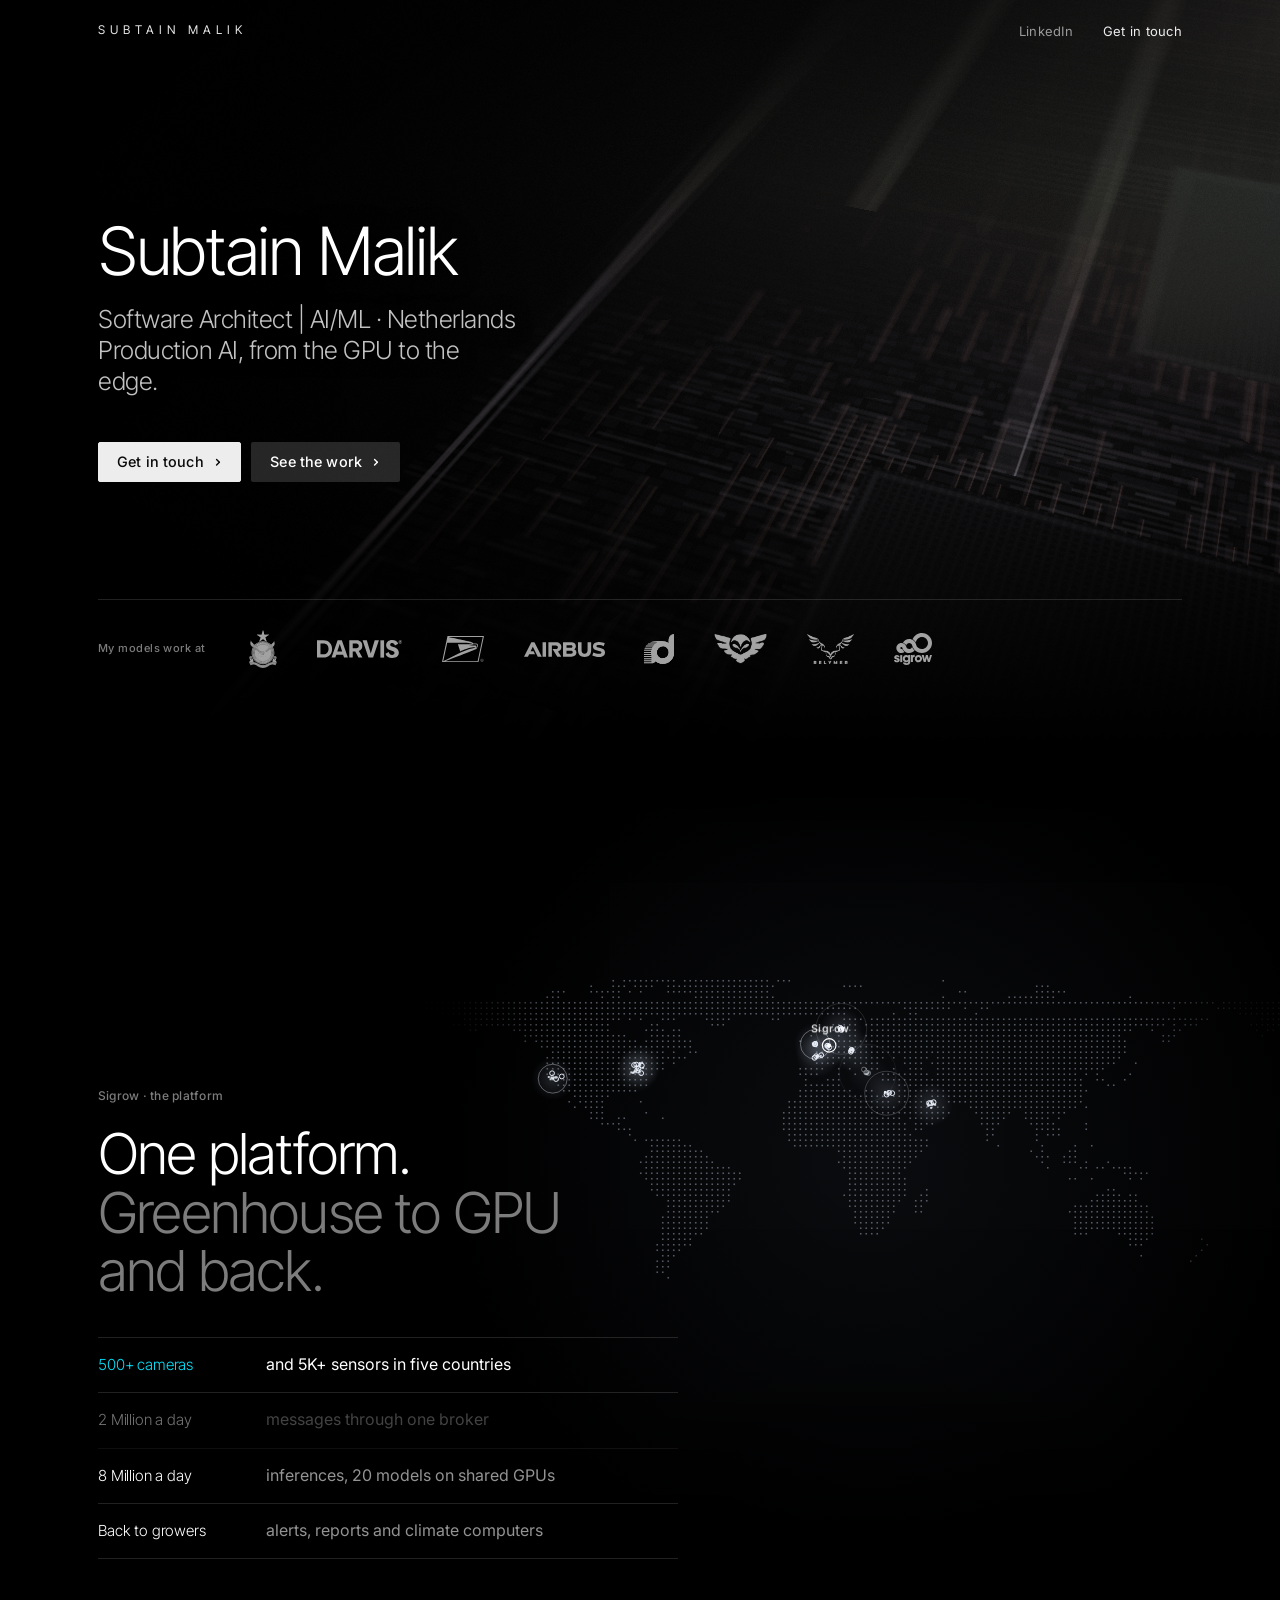
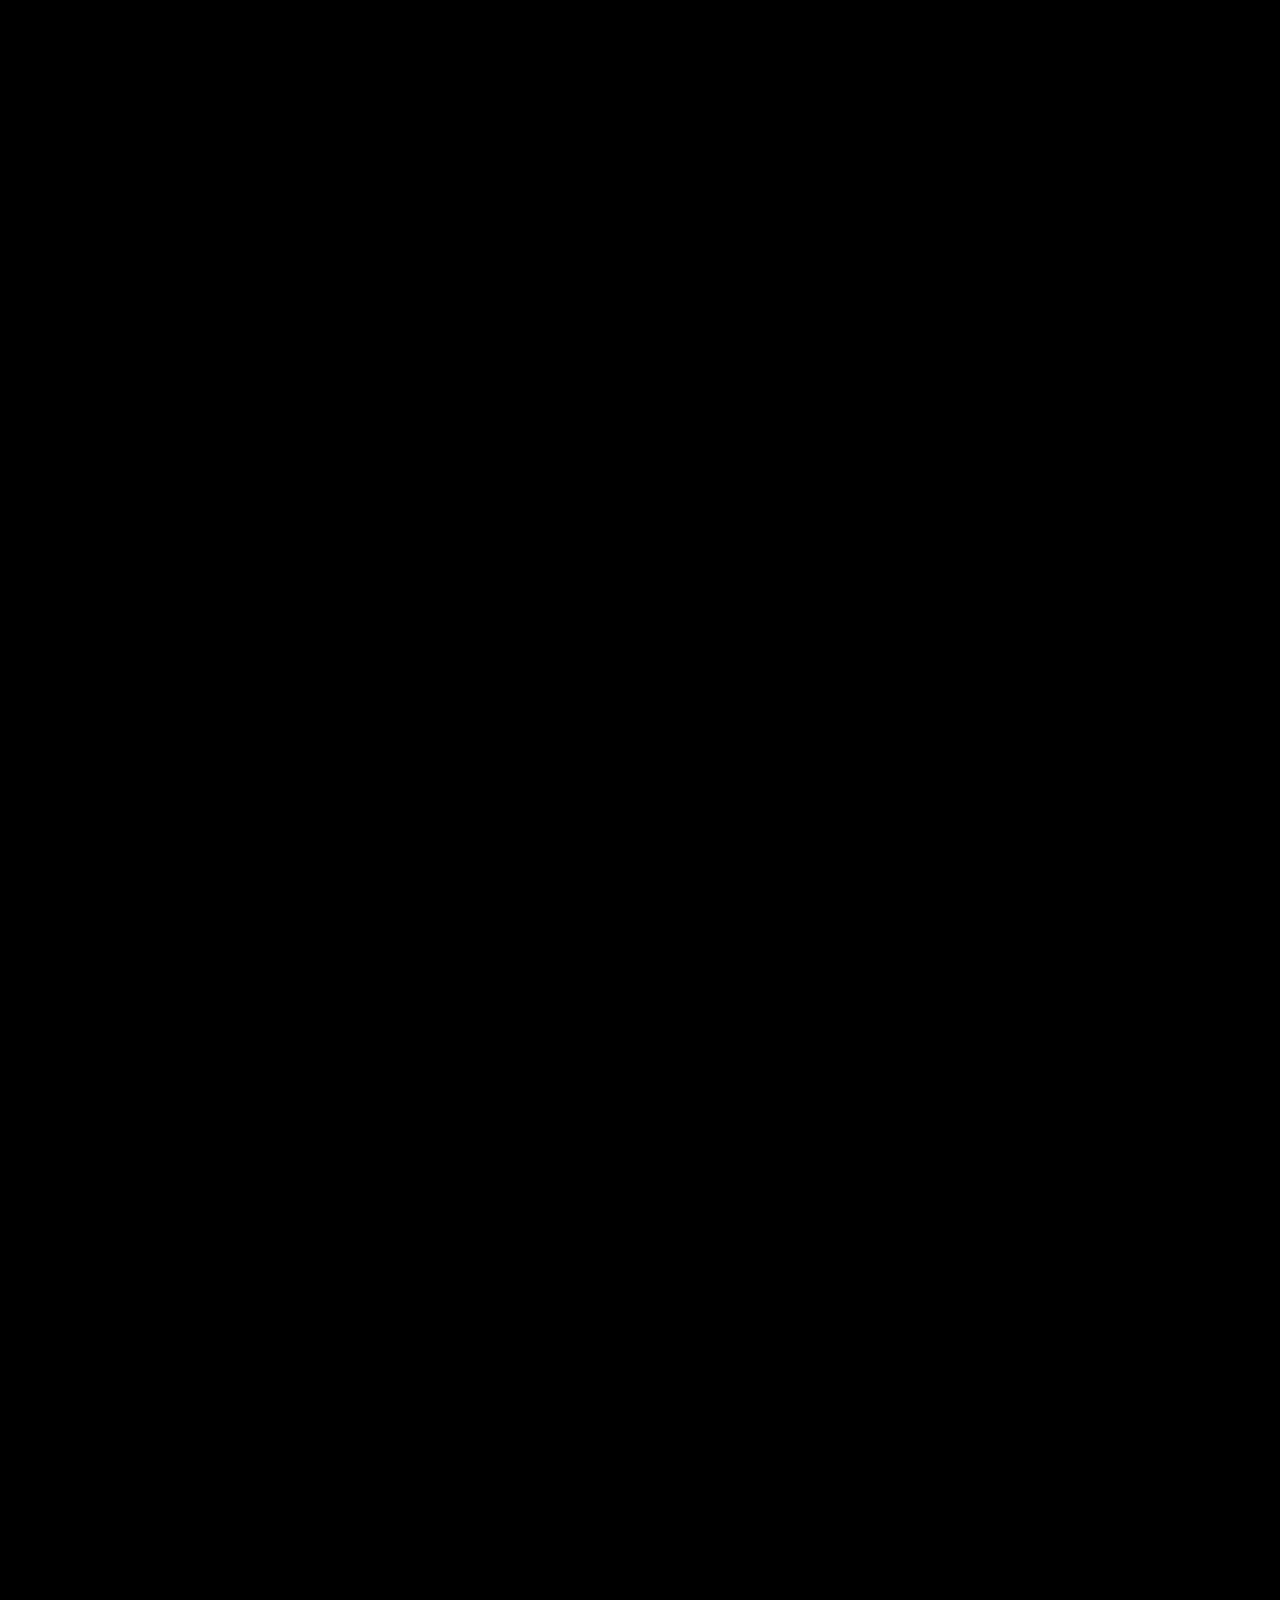
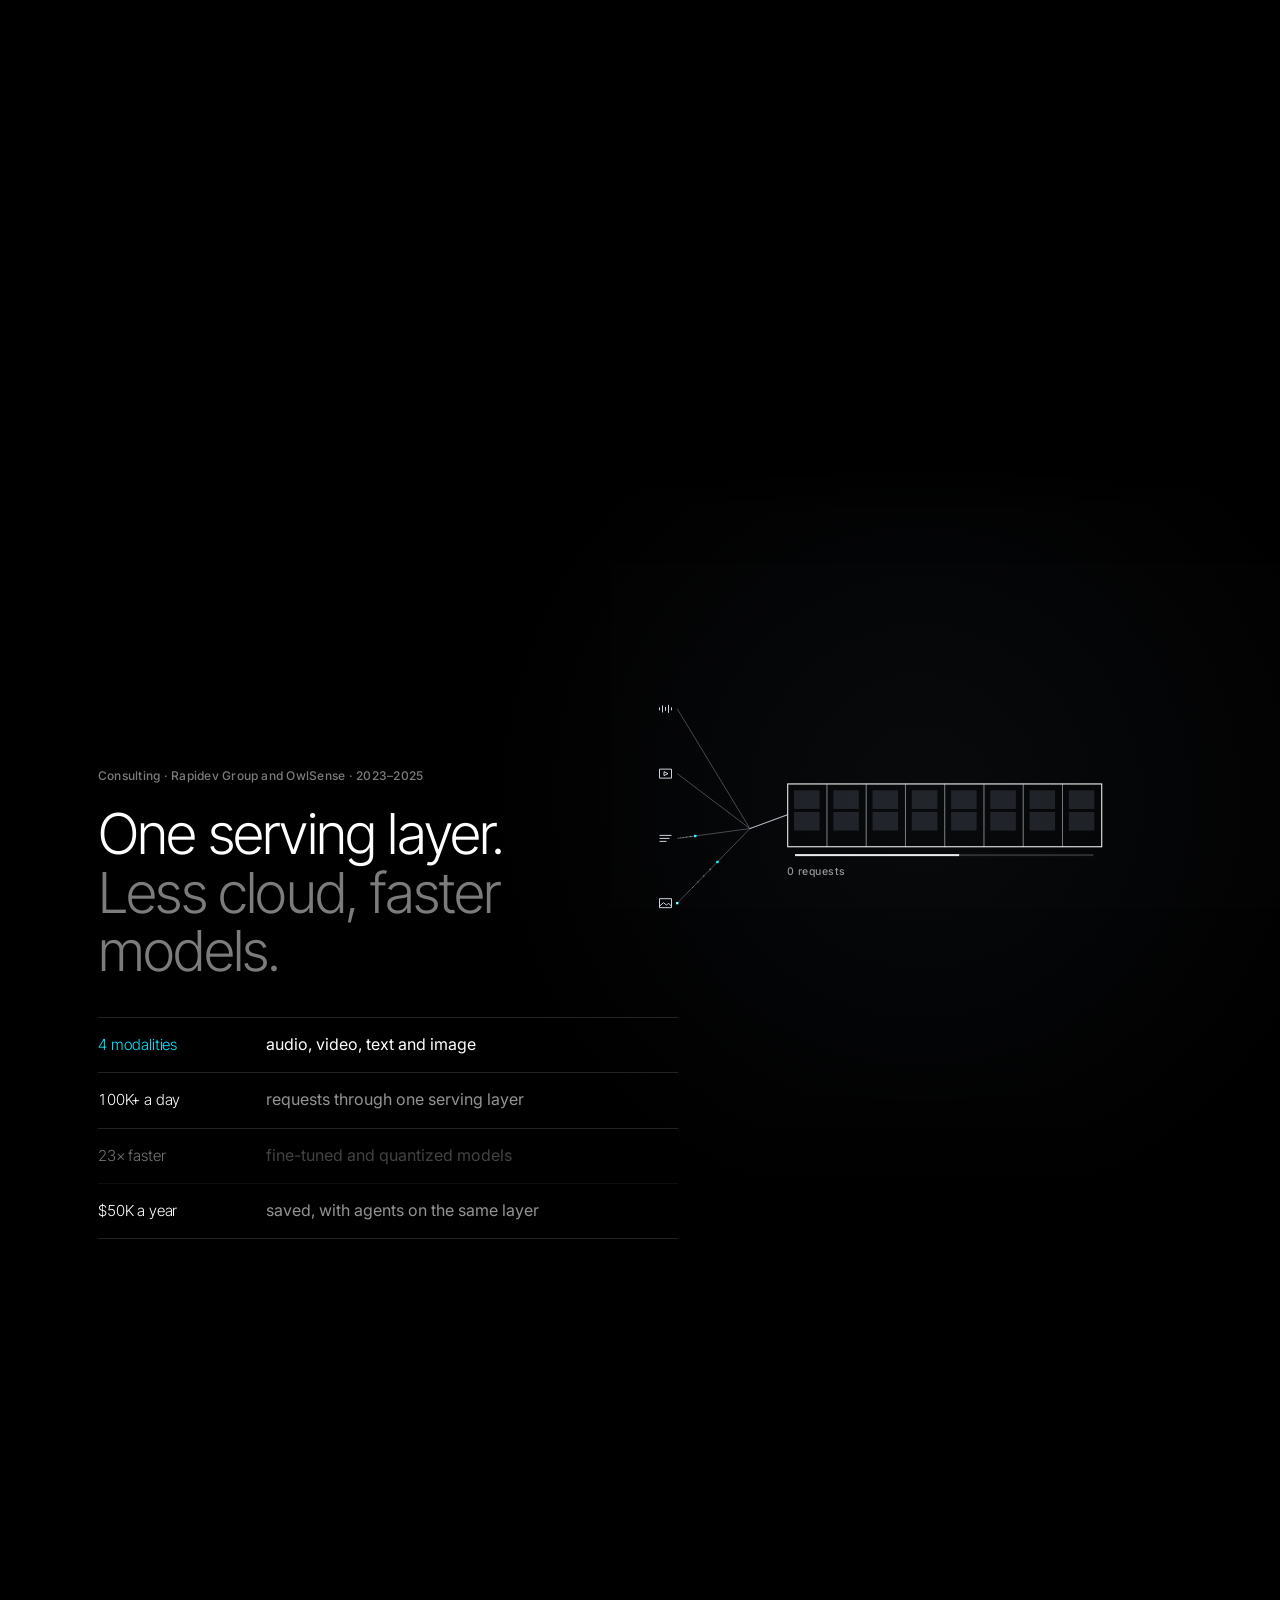
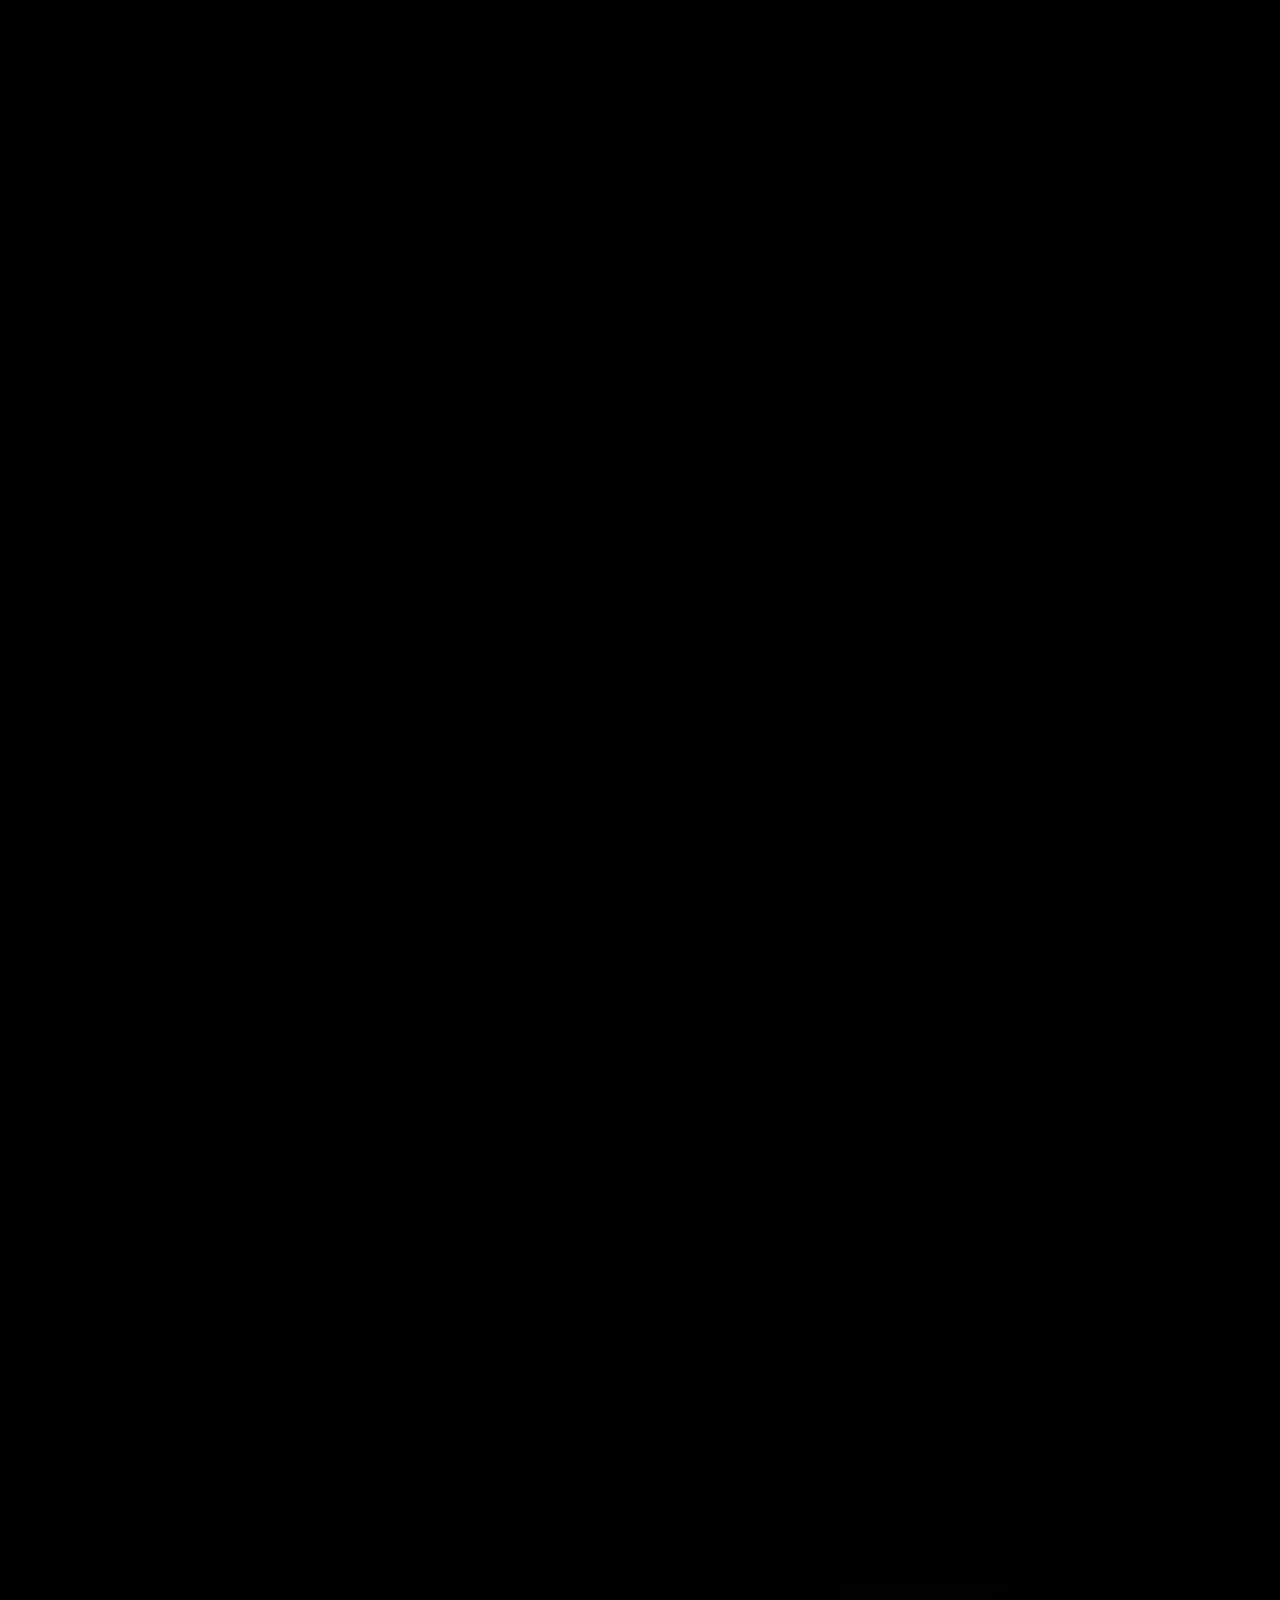
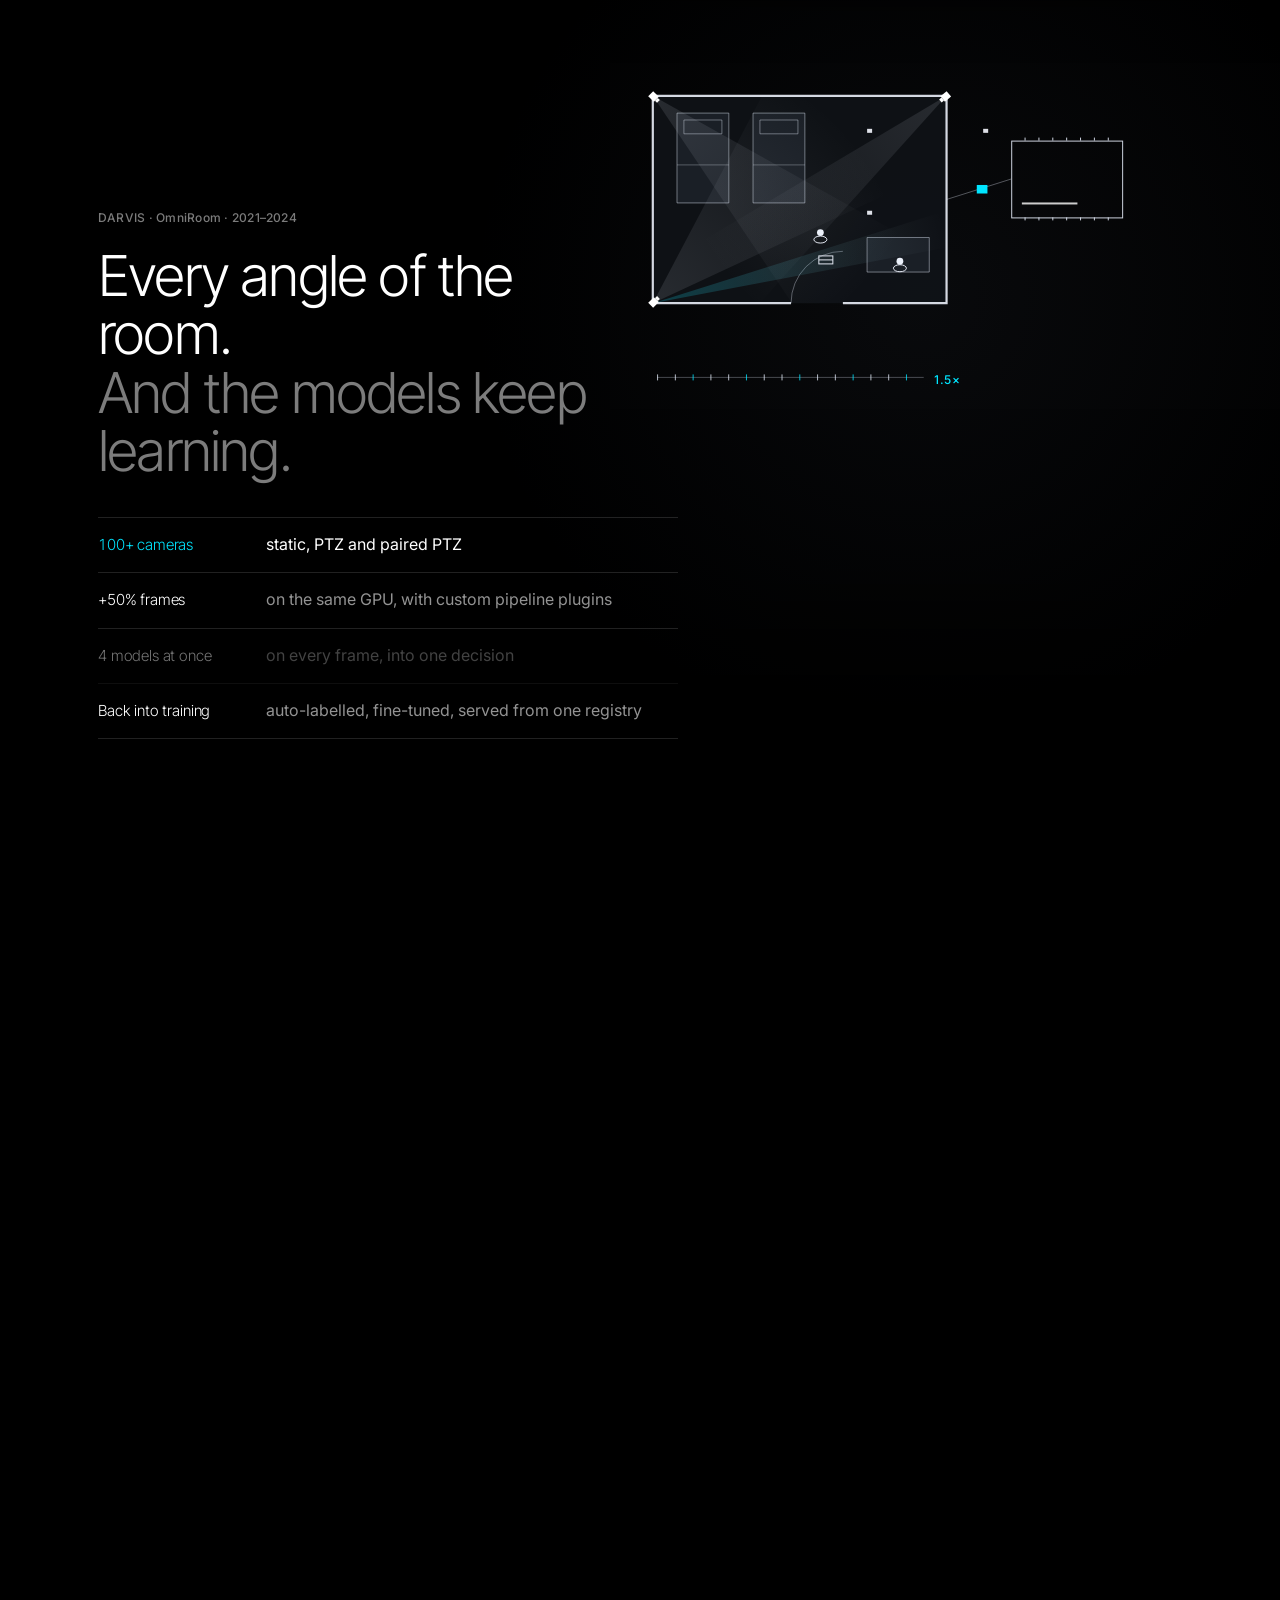
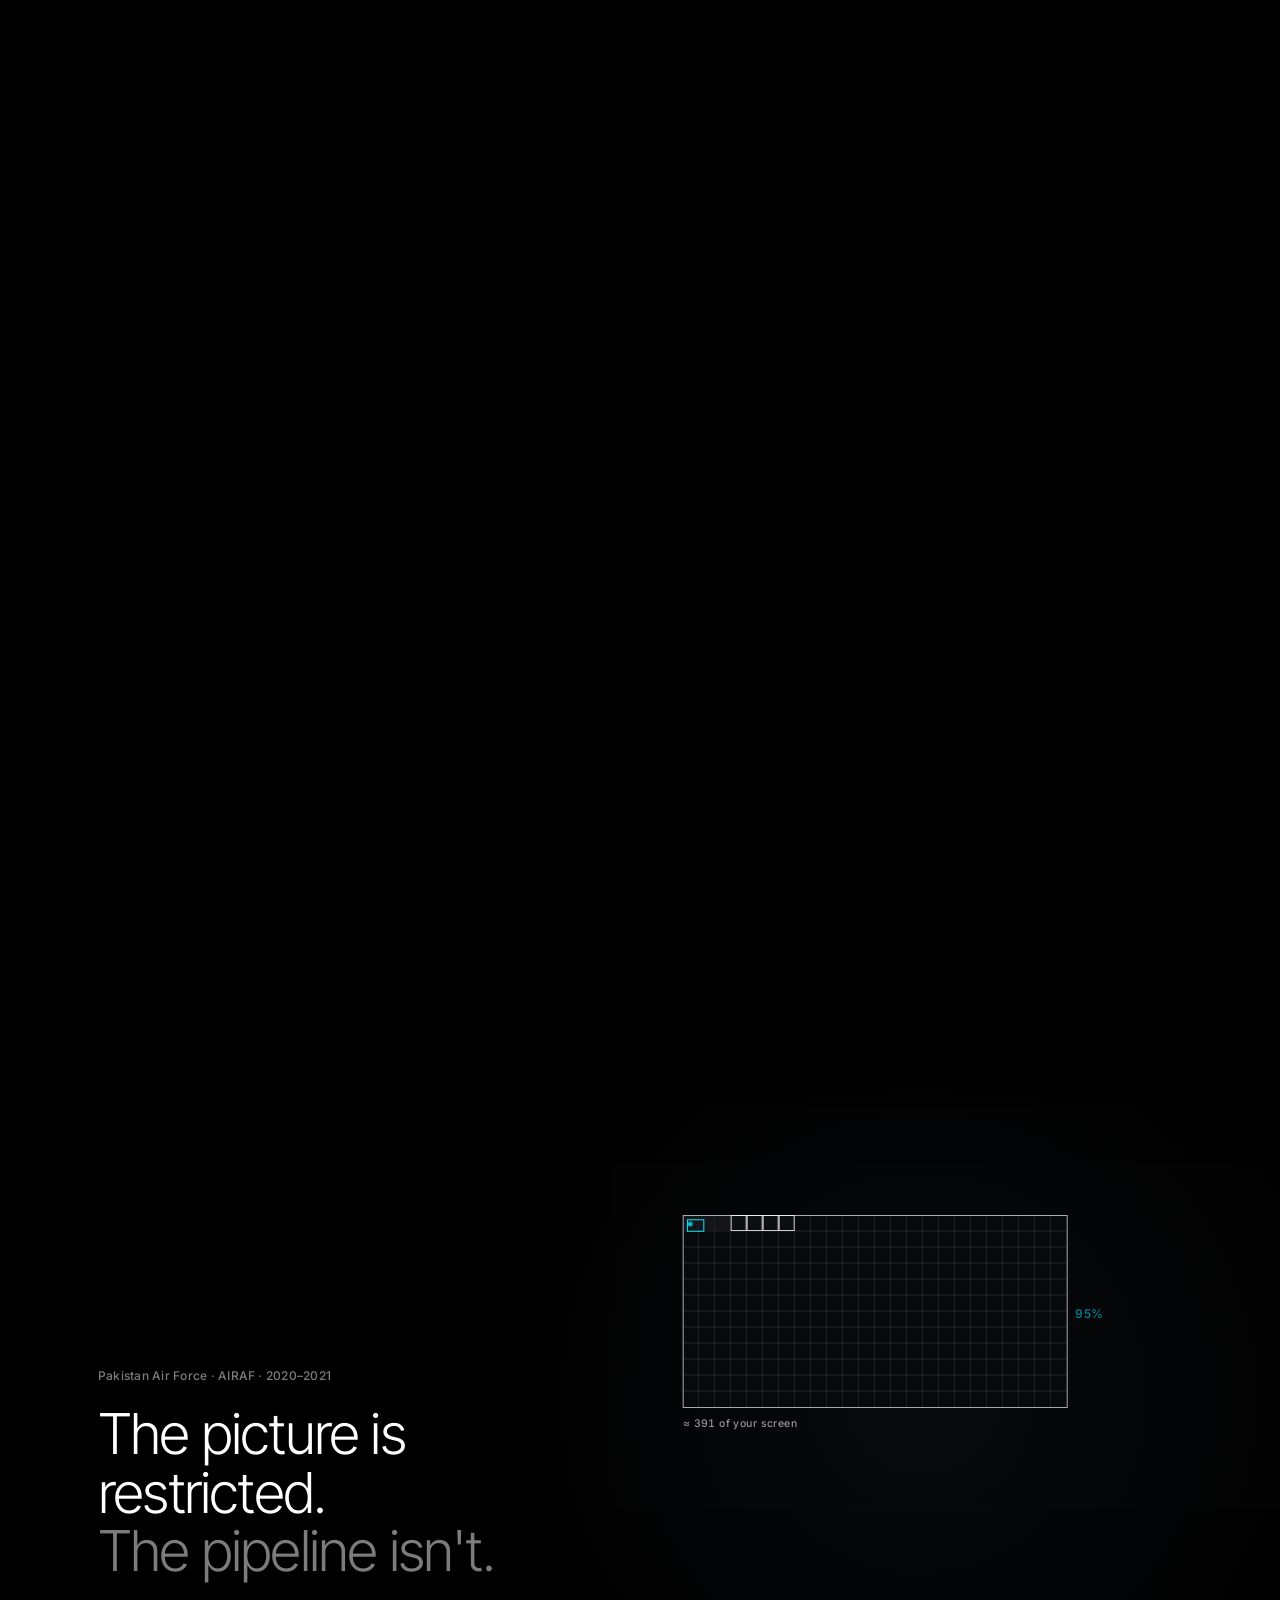
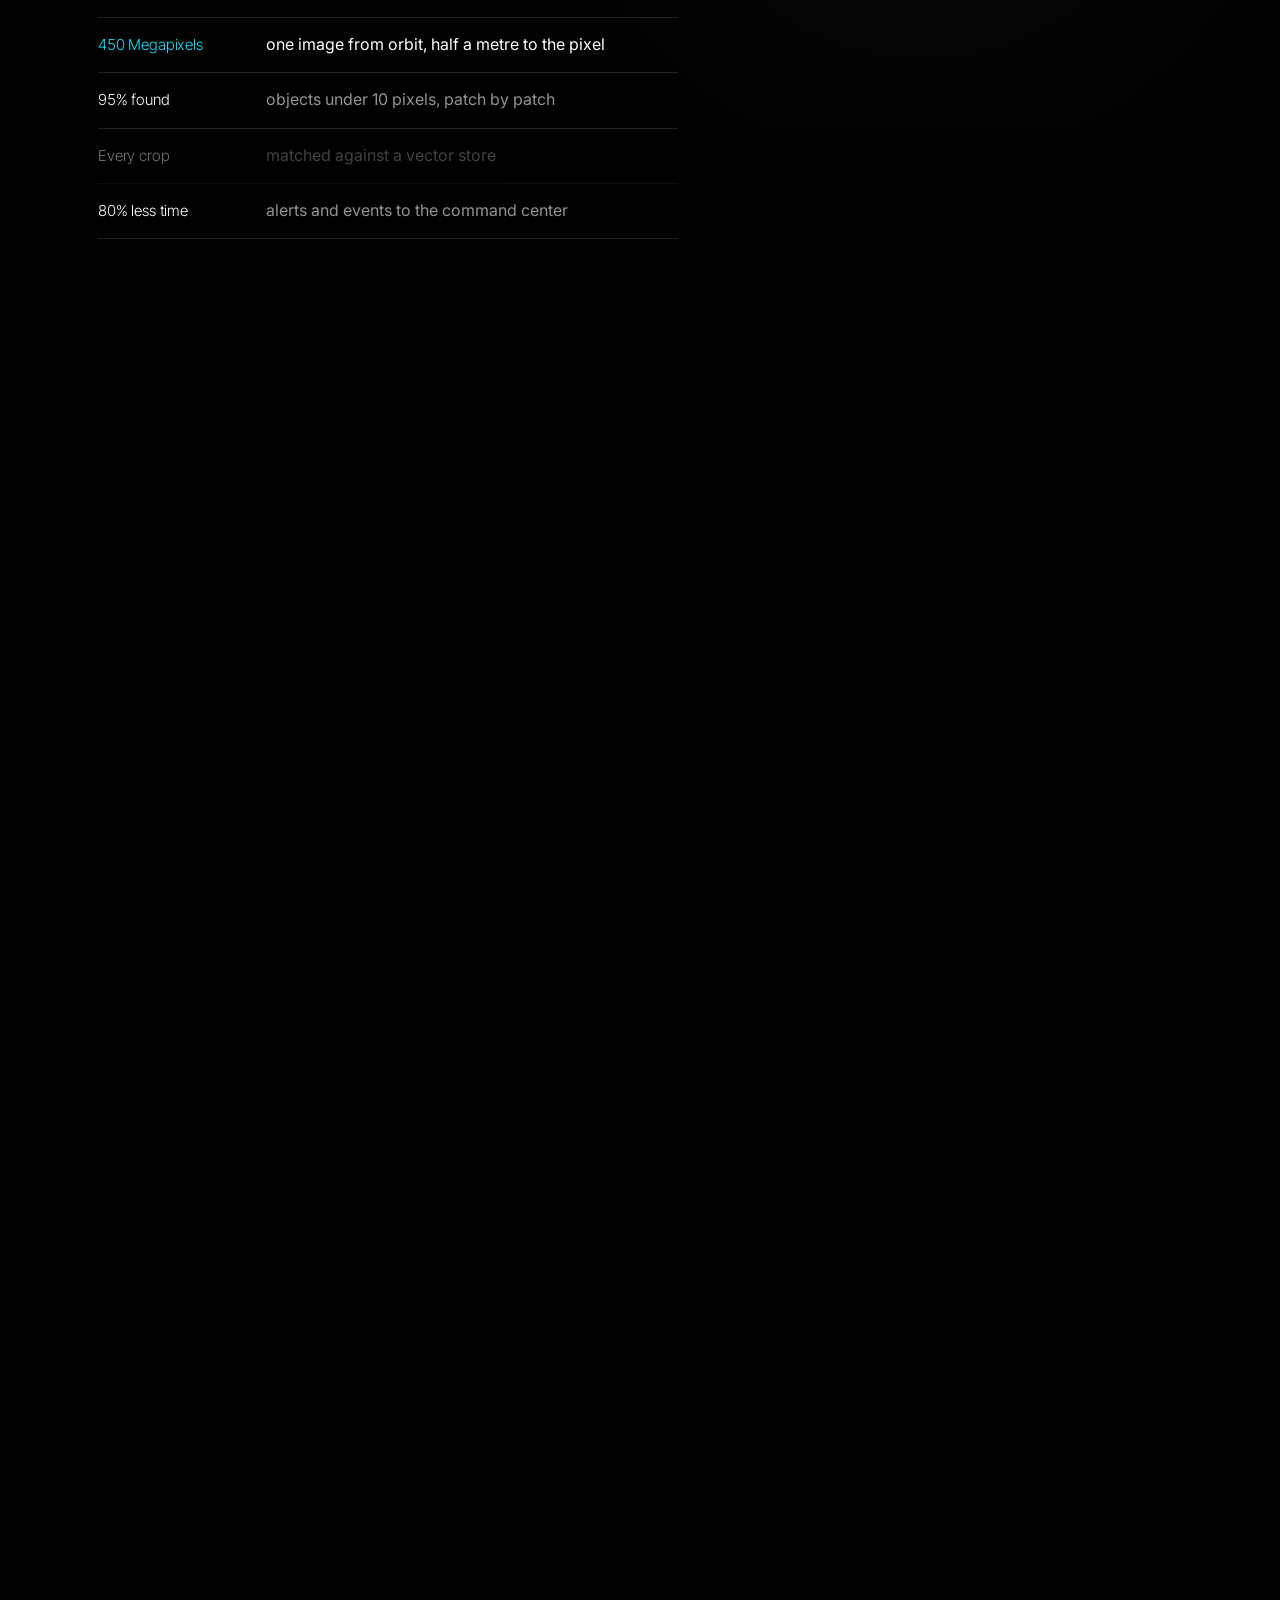
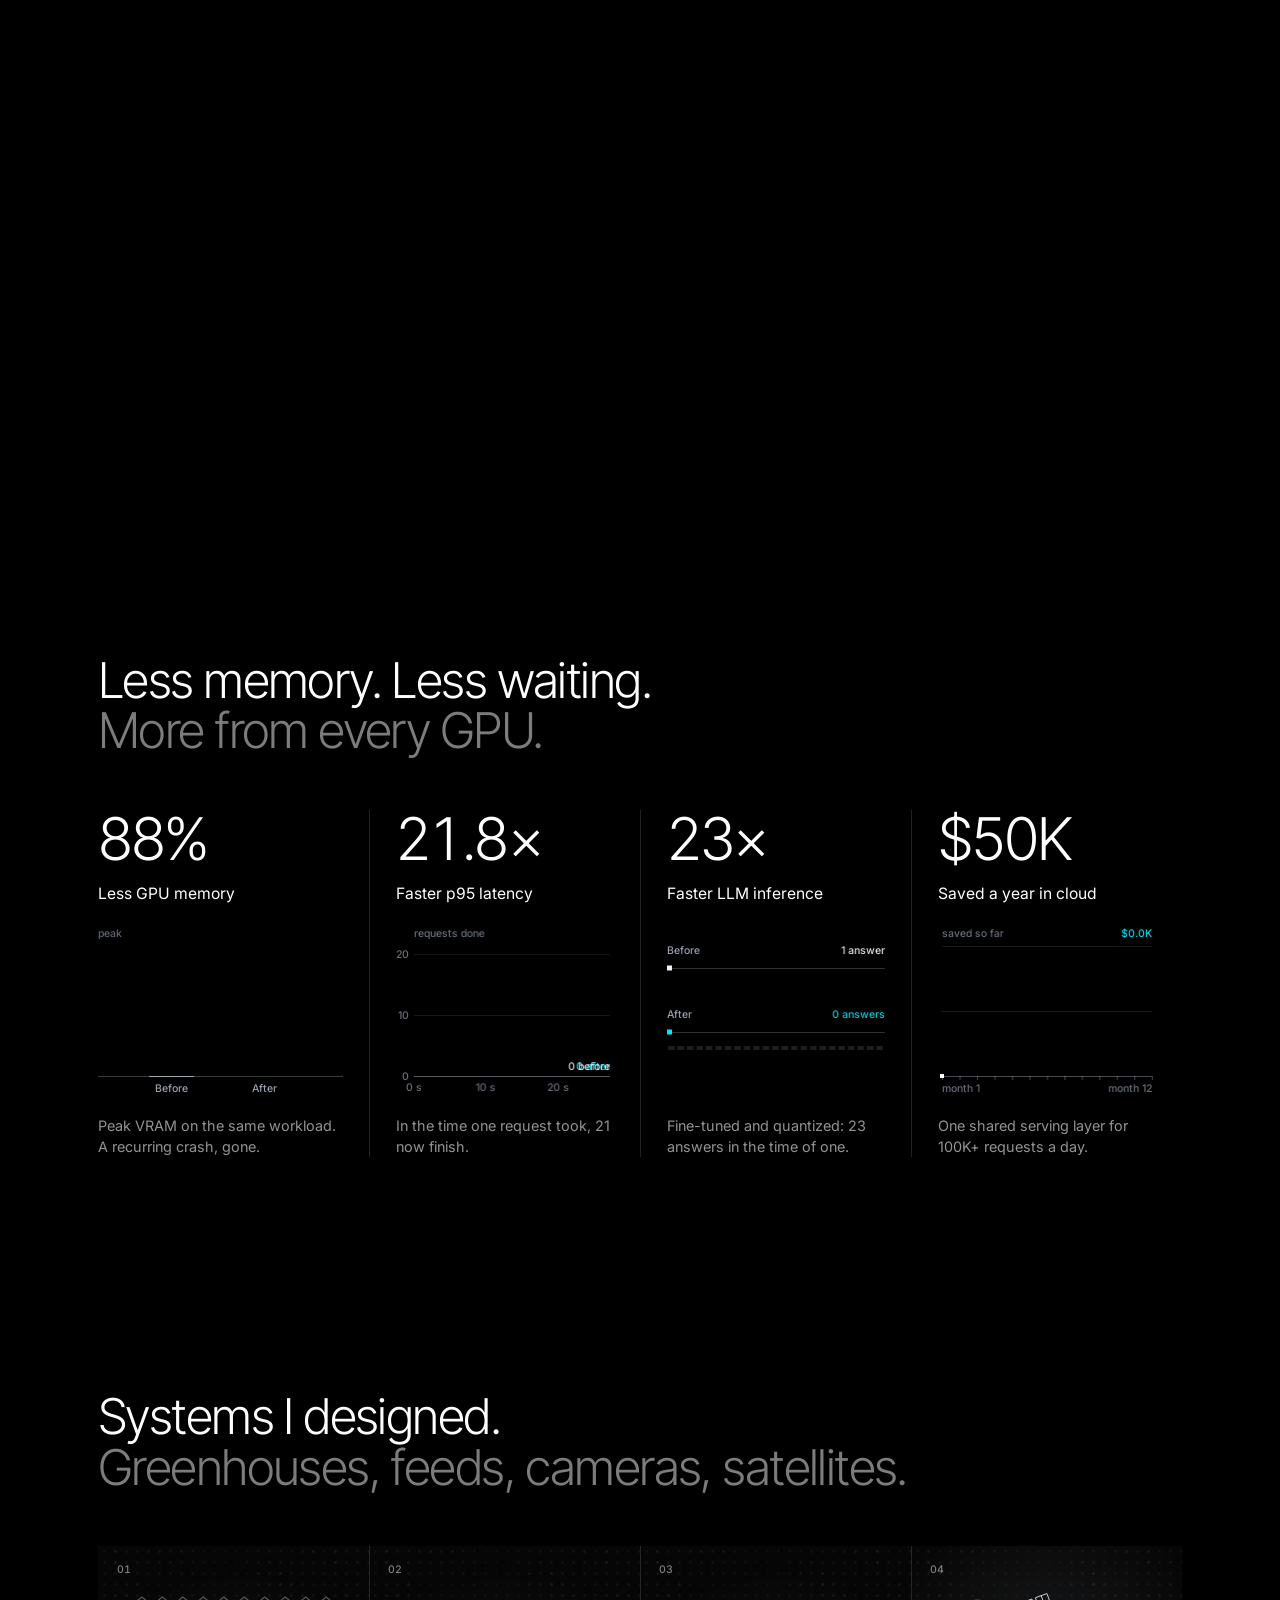
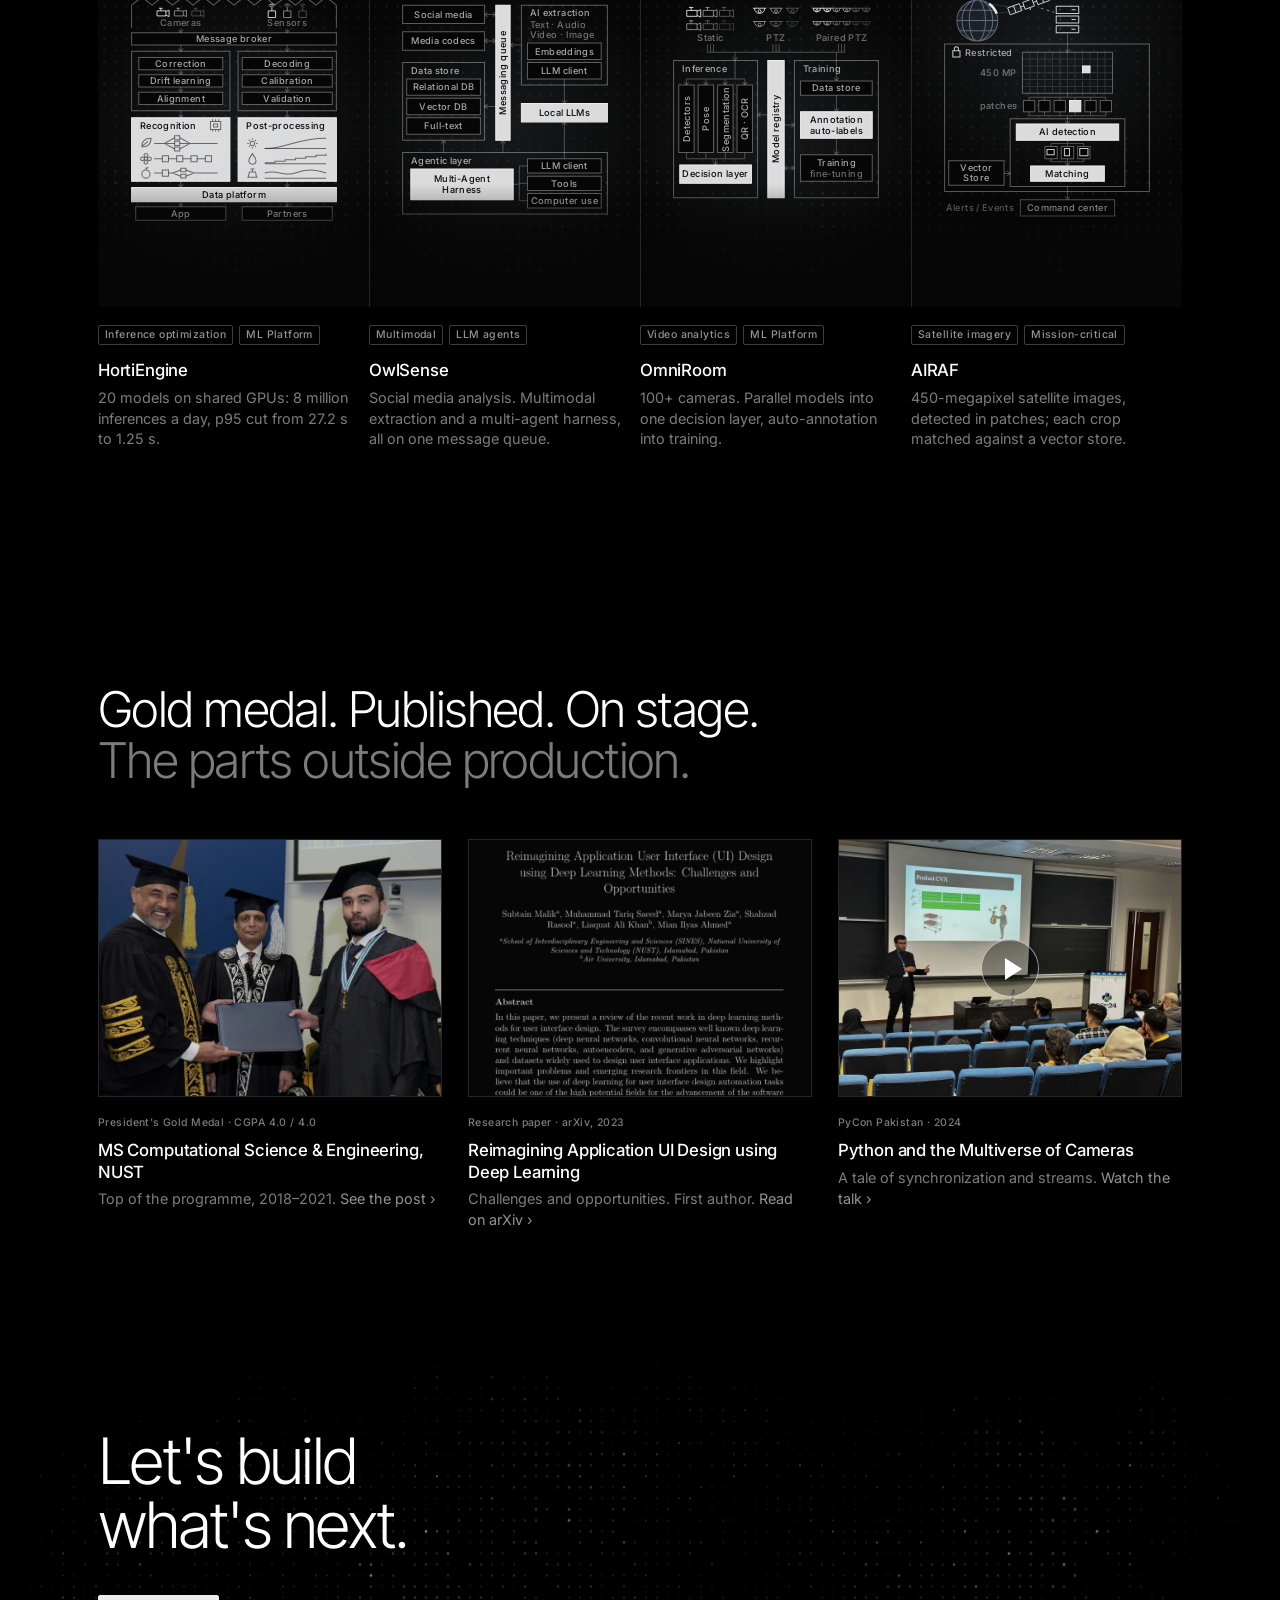
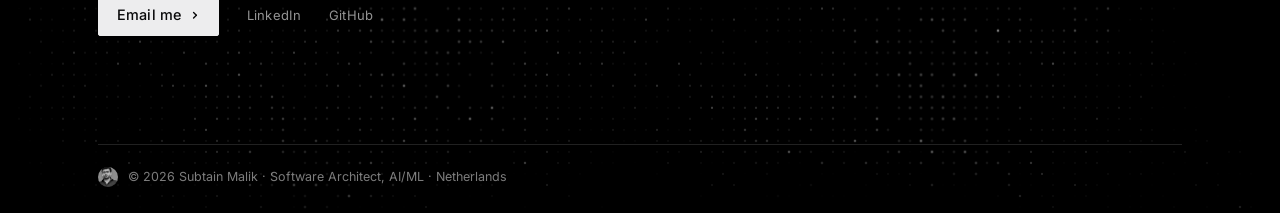
==== commit 071207fc: "minor updates" ====
--- a/details.html
+++ b/details.html
@@ -4,13 +4,13 @@
 <meta charset="utf-8">
 <meta name="robots" content="noindex, nofollow"><!-- draft page: remove when it becomes the main page -->
 <meta name="viewport" content="width=device-width, initial-scale=1, viewport-fit=cover">
-<title>Subtain Malik | Senior AI/ML Engineer</title>
-<meta name="description" content="Senior AI/ML engineer in the Netherlands. Model serving, real-time inference and edge deployments in production.">
+<title>Subtain Malik | Software Architect | AI/ML</title>
+<meta name="description" content="Software Architect, AI/ML, in the Netherlands. Model serving, real-time inference and edge deployments in production.">
 <meta name="theme-color" content="#000">
 <meta name="color-scheme" content="dark">
 <meta property="og:type" content="website">
-<meta property="og:title" content="Subtain Malik | Senior AI/ML Engineer">
-<meta property="og:description" content="Senior AI/ML engineer in the Netherlands. Model serving, real-time inference and edge deployments in production.">
+<meta property="og:title" content="Subtain Malik | Software Architect | AI/ML">
+<meta property="og:description" content="Software Architect, AI/ML, in the Netherlands. Model serving, real-time inference and edge deployments in production.">
 <meta property="og:image" content="https://sbmalik.github.io/img/og.png">
 <meta property="og:image:width" content="1200">
 <meta property="og:image:height" content="630">
@@ -544,7 +544,7 @@
   <div class="hero__fade" aria-hidden="true"></div>
   <div class="container hero__content">
     <h1 class="hero__title" id="hero-title"><span class="hero__line">Subtain</span> <span class="hero__line">Malik</span></h1>
-    <p class="hero__copy hero__seq">Senior AI/ML engineer in the Netherlands.<br>Production AI, from the GPU to the edge.</p>
+    <p class="hero__copy hero__seq">Software Architect | AI/ML · Netherlands<br>Production AI, from the GPU to the edge.</p>
     <div class="hero__actions hero__seq" id="hero-actions">
       <a class="link-cta link-cta--fill" href="#contact"><span class="cta__full">Get in touch</span><span class="cta__mob">Contact</span></a>
       <a class="link-cta link-cta--ghost" href="#builders"><span class="cta__full">See the work</span><span class="cta__mob">Work</span></a>
@@ -941,7 +941,7 @@
     </div>
     <div class="footer__base">
       <span class="footer__pic"><img src="img/ppic.jpg" alt="" width="20" height="20" loading="lazy" decoding="async"></span>
-      <span class="footer__legal">© 2026 Subtain Malik · Senior AI/ML Engineer, Netherlands</span>
+      <span class="footer__legal">© 2026 Subtain Malik · Software Architect, AI/ML · Netherlands</span>
     </div>
   </div>
 </footer>
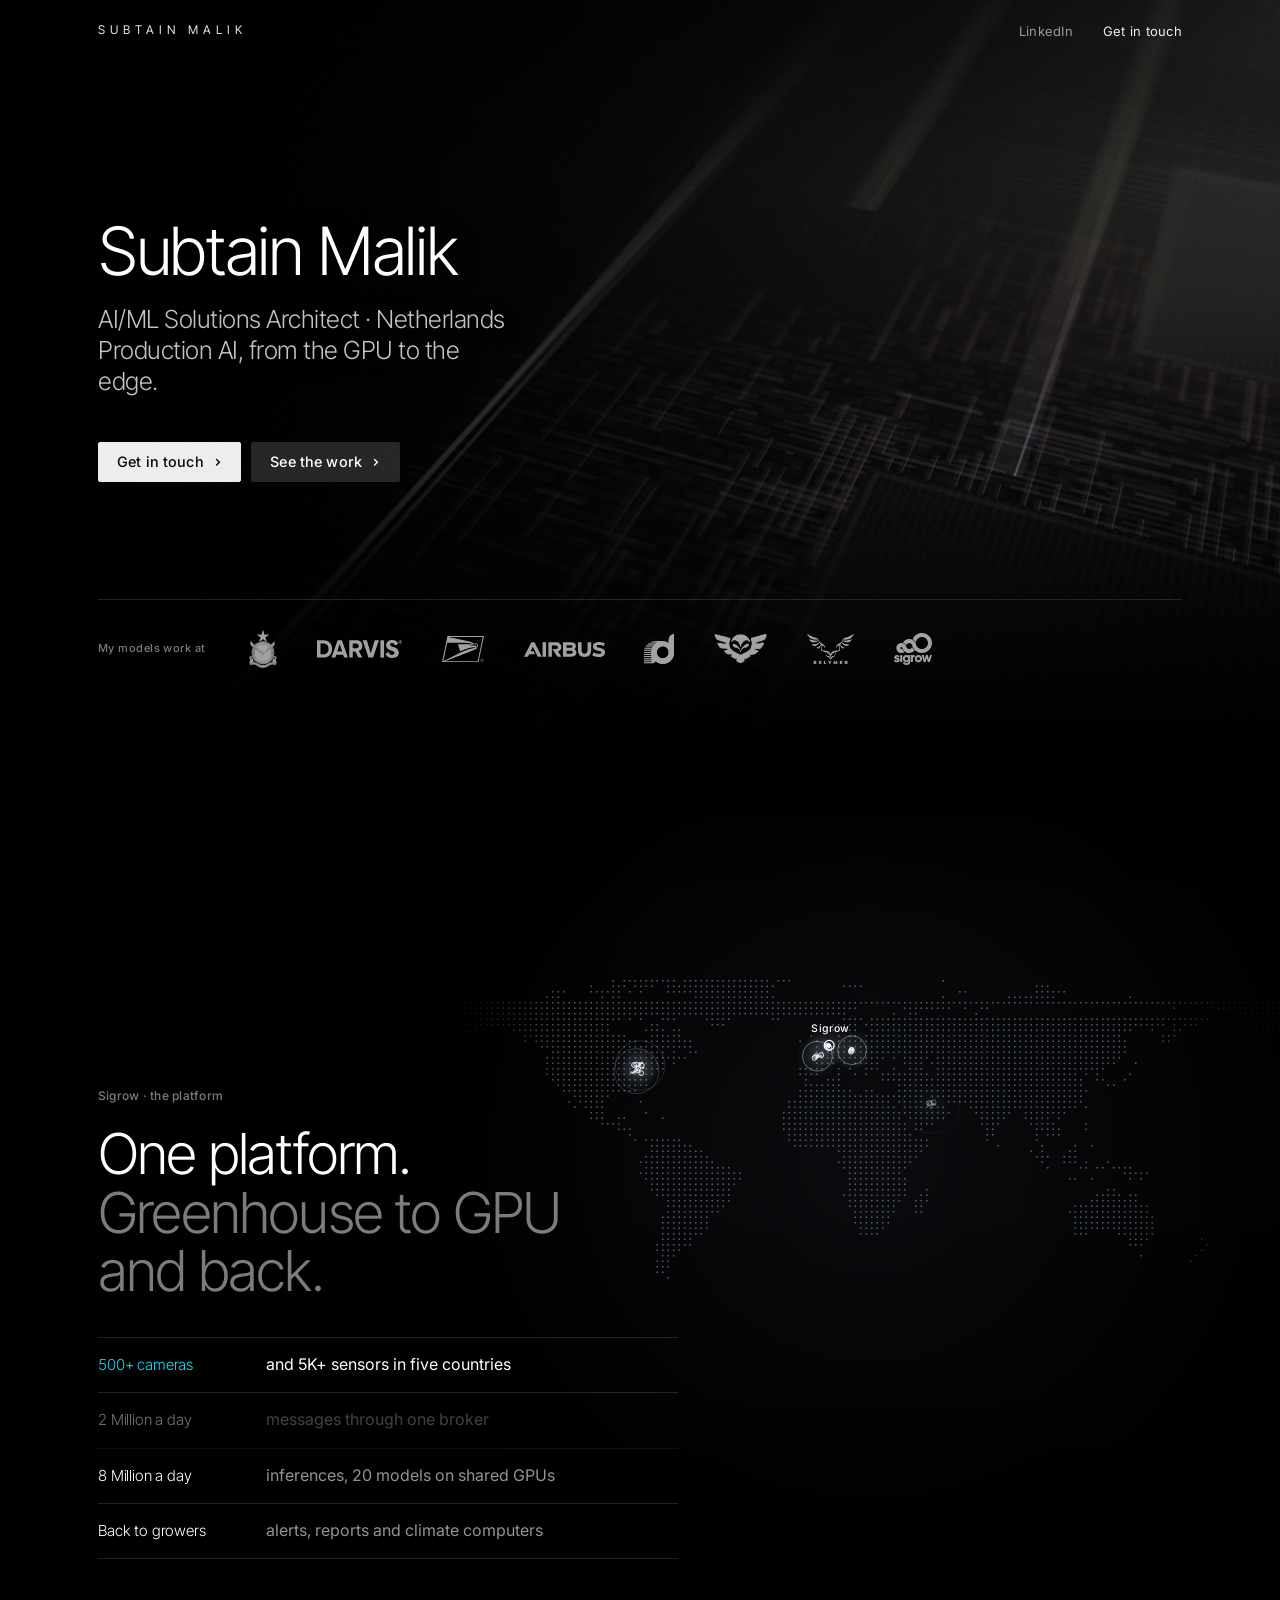
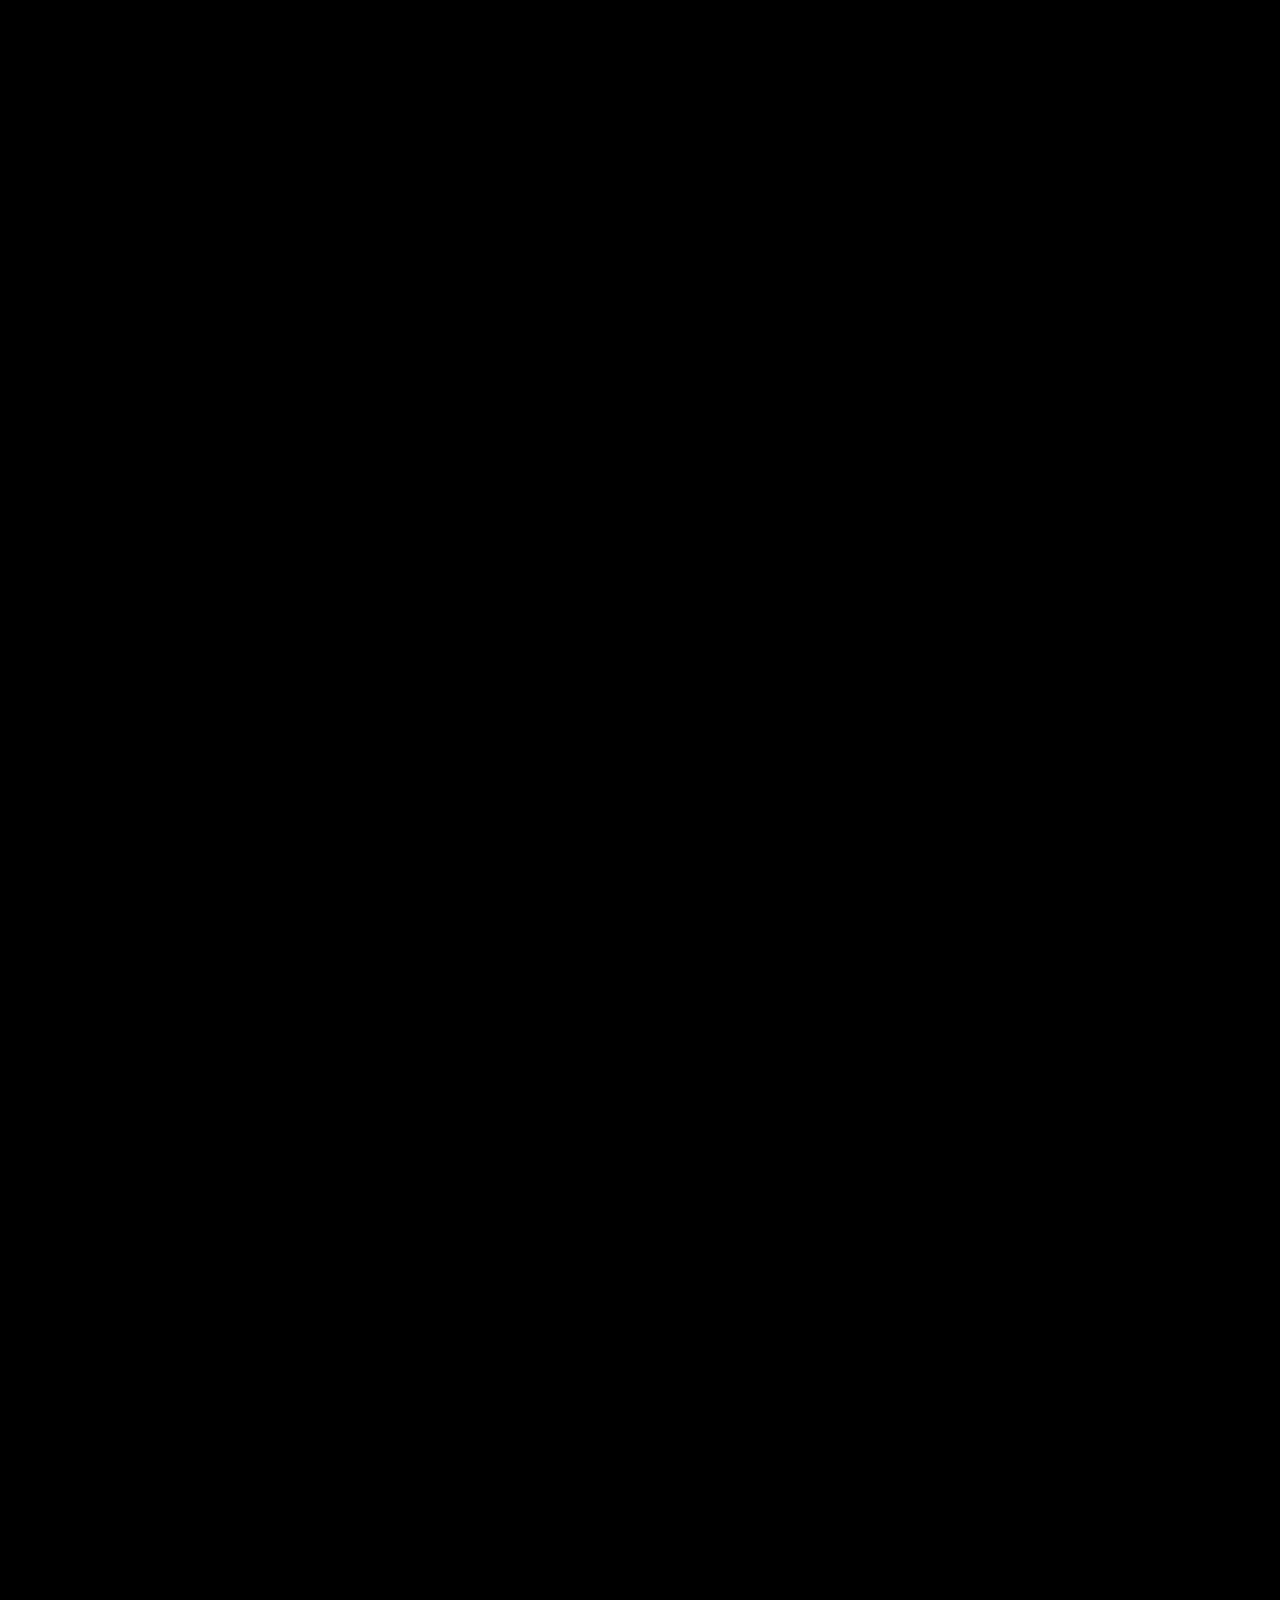
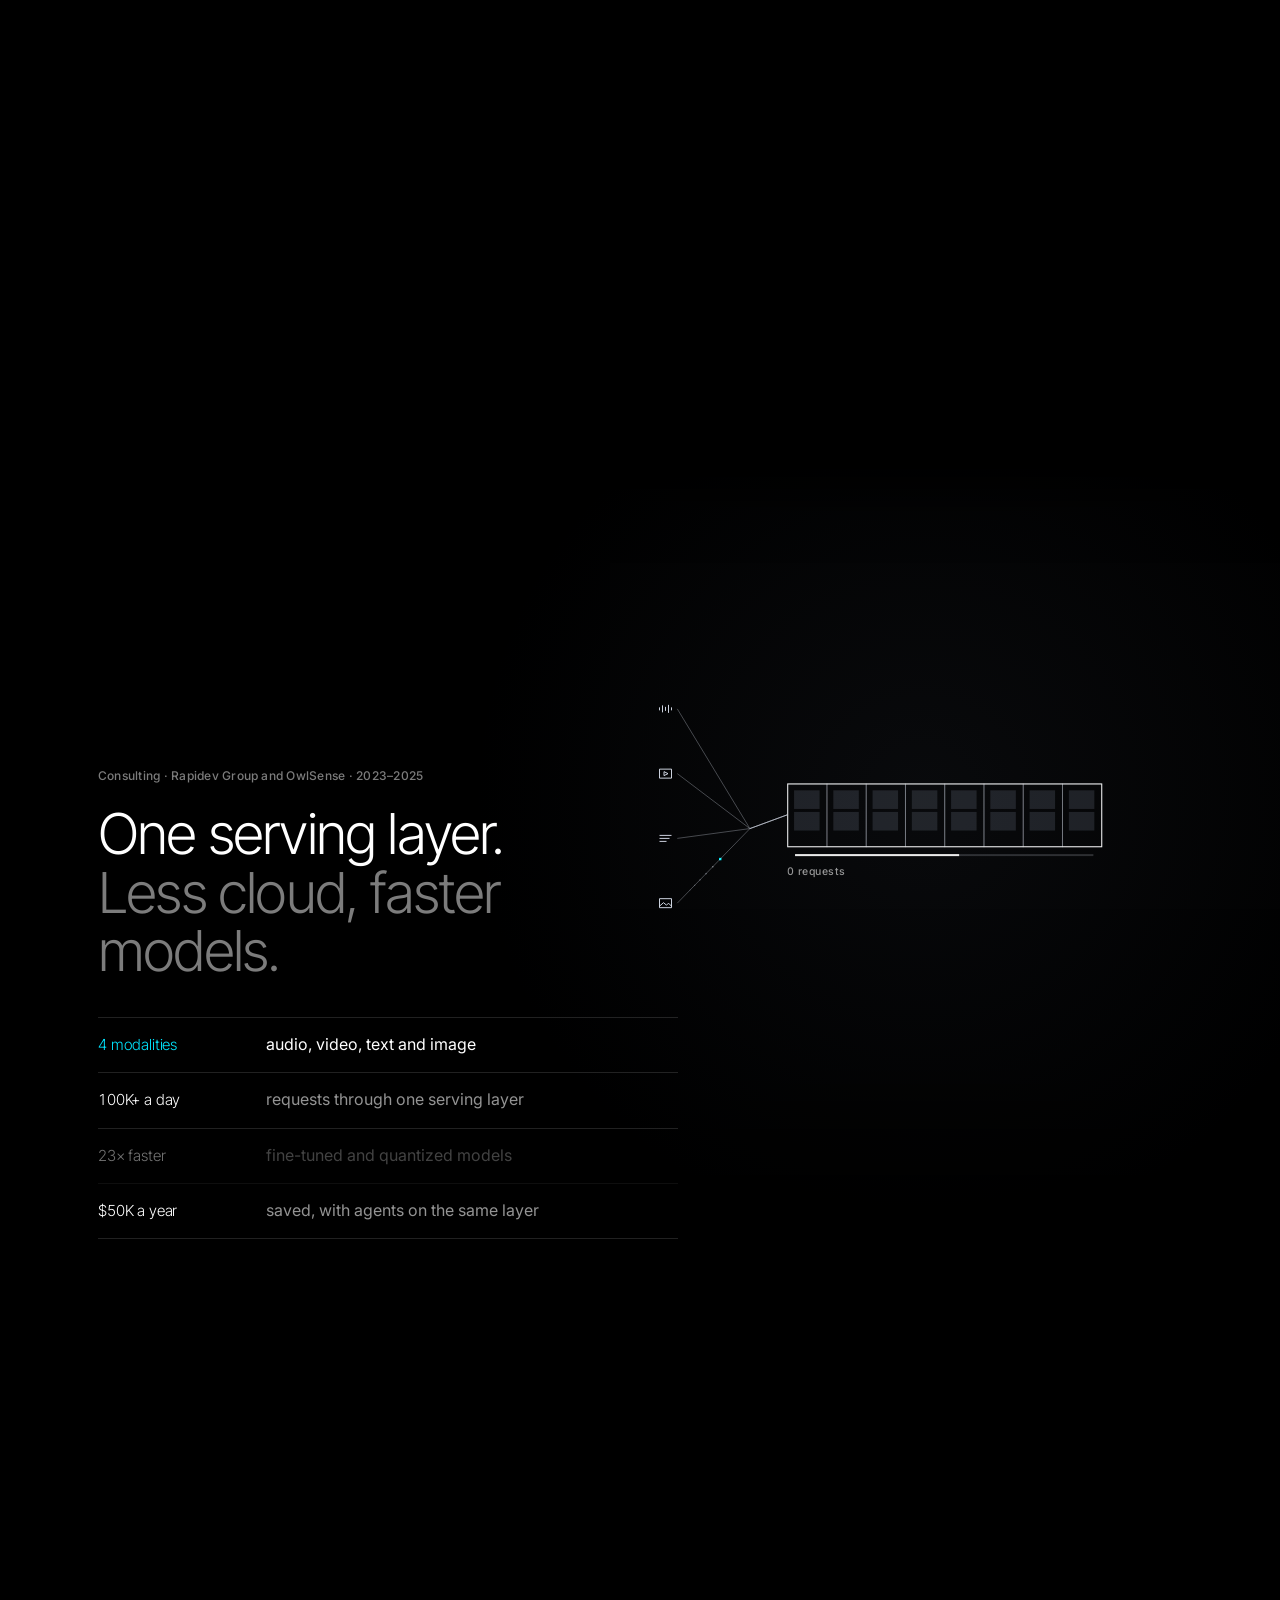
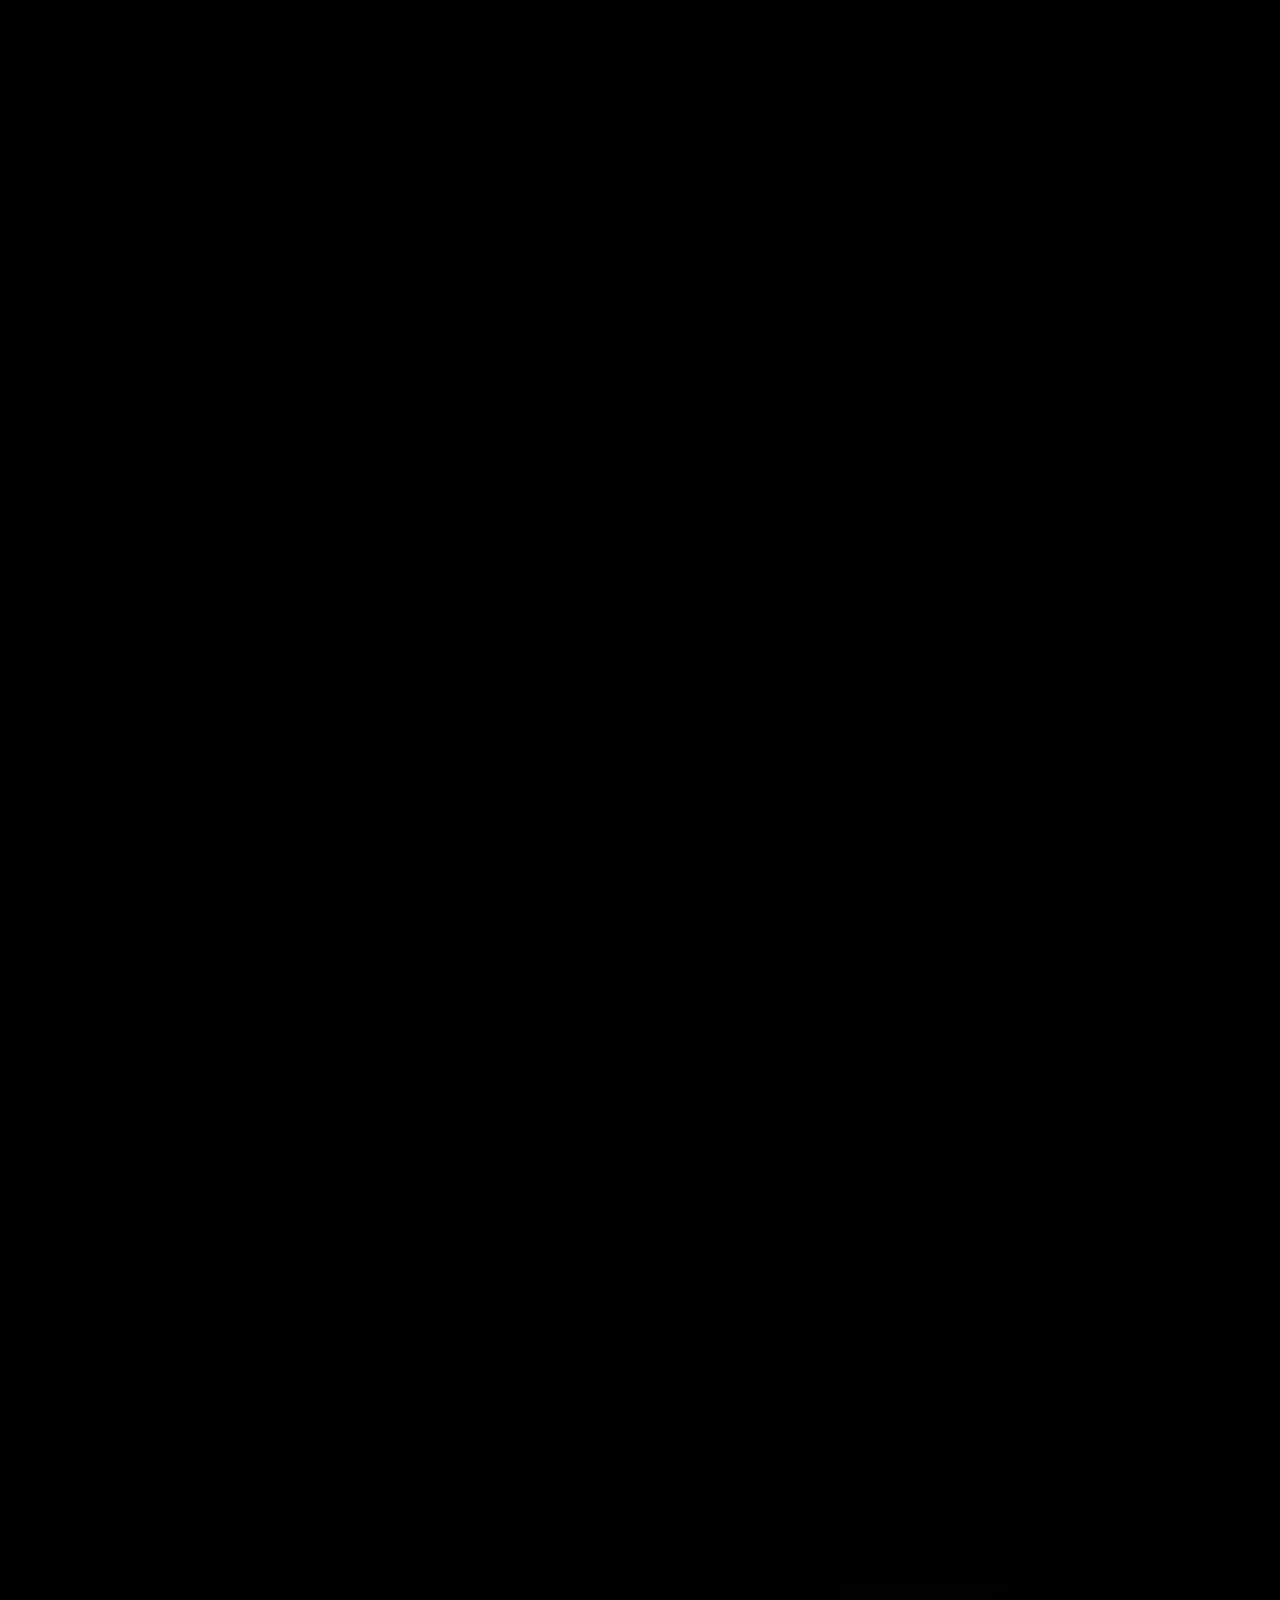
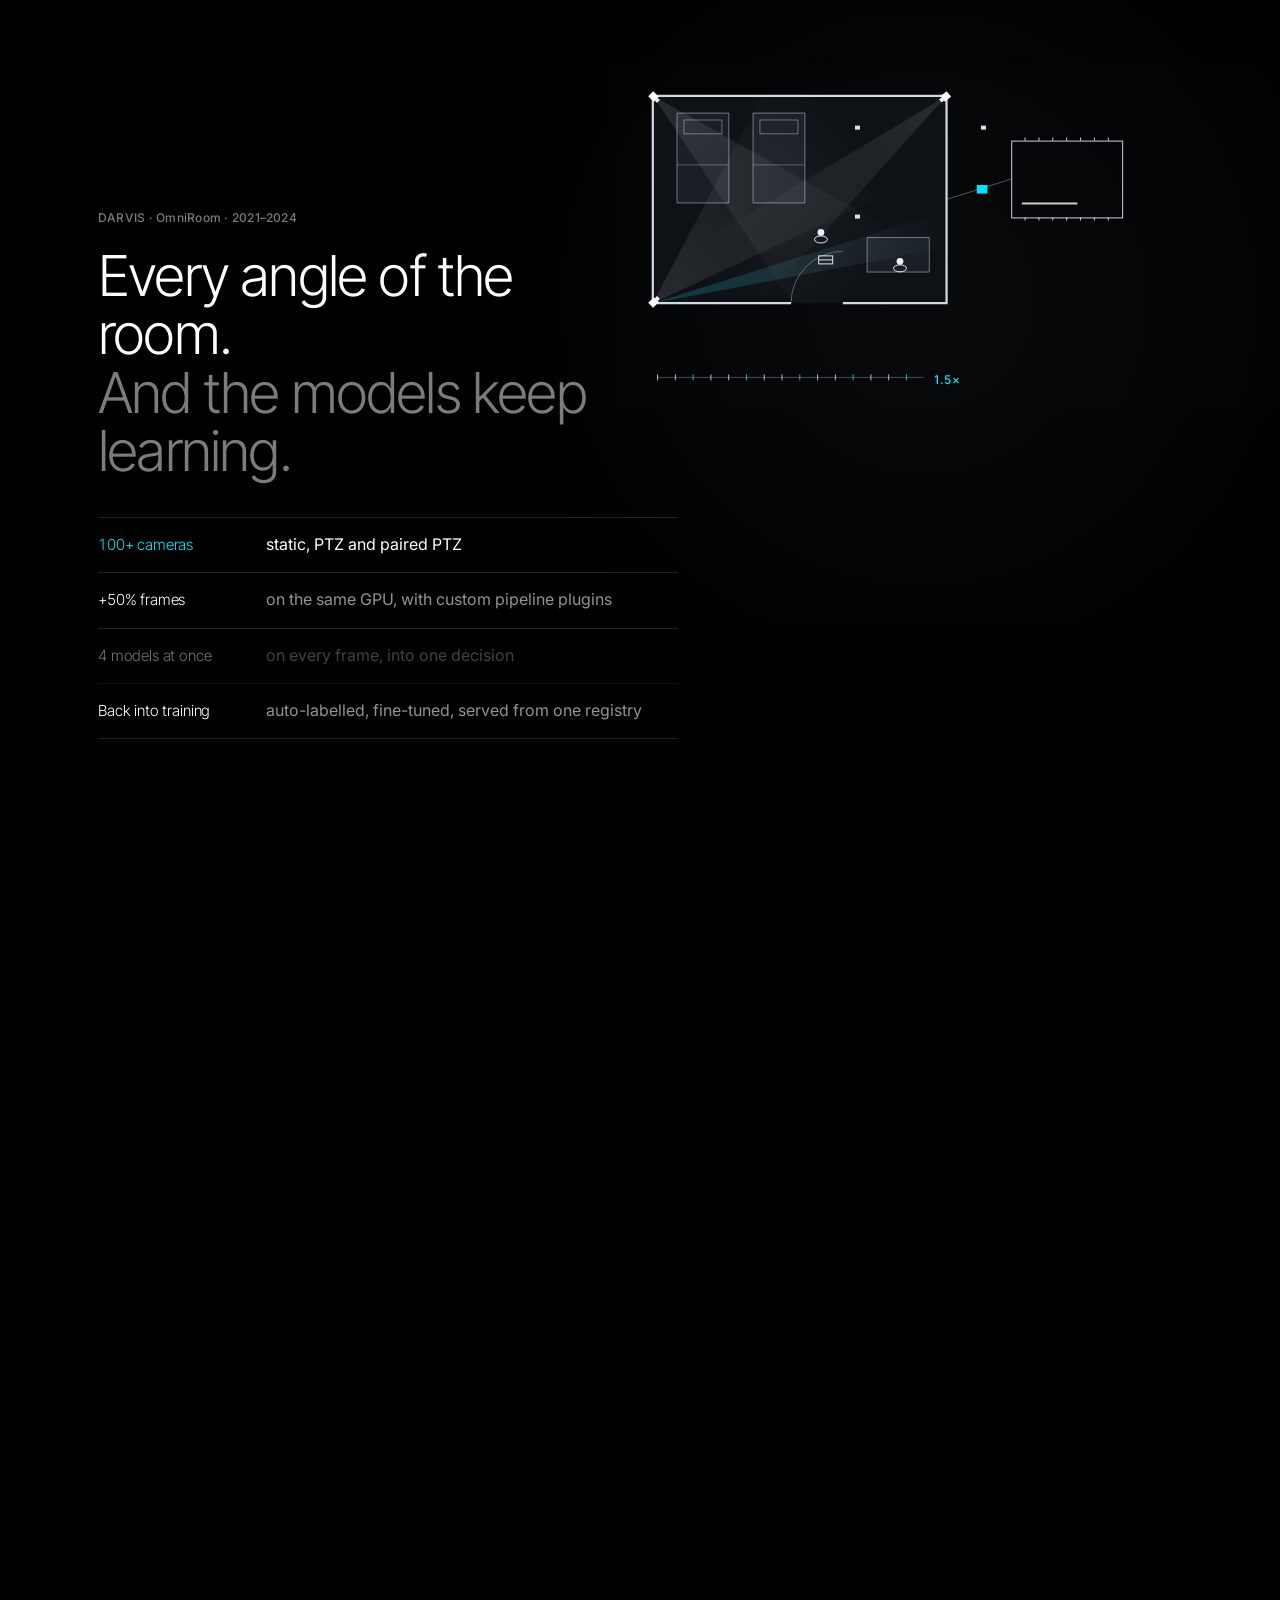
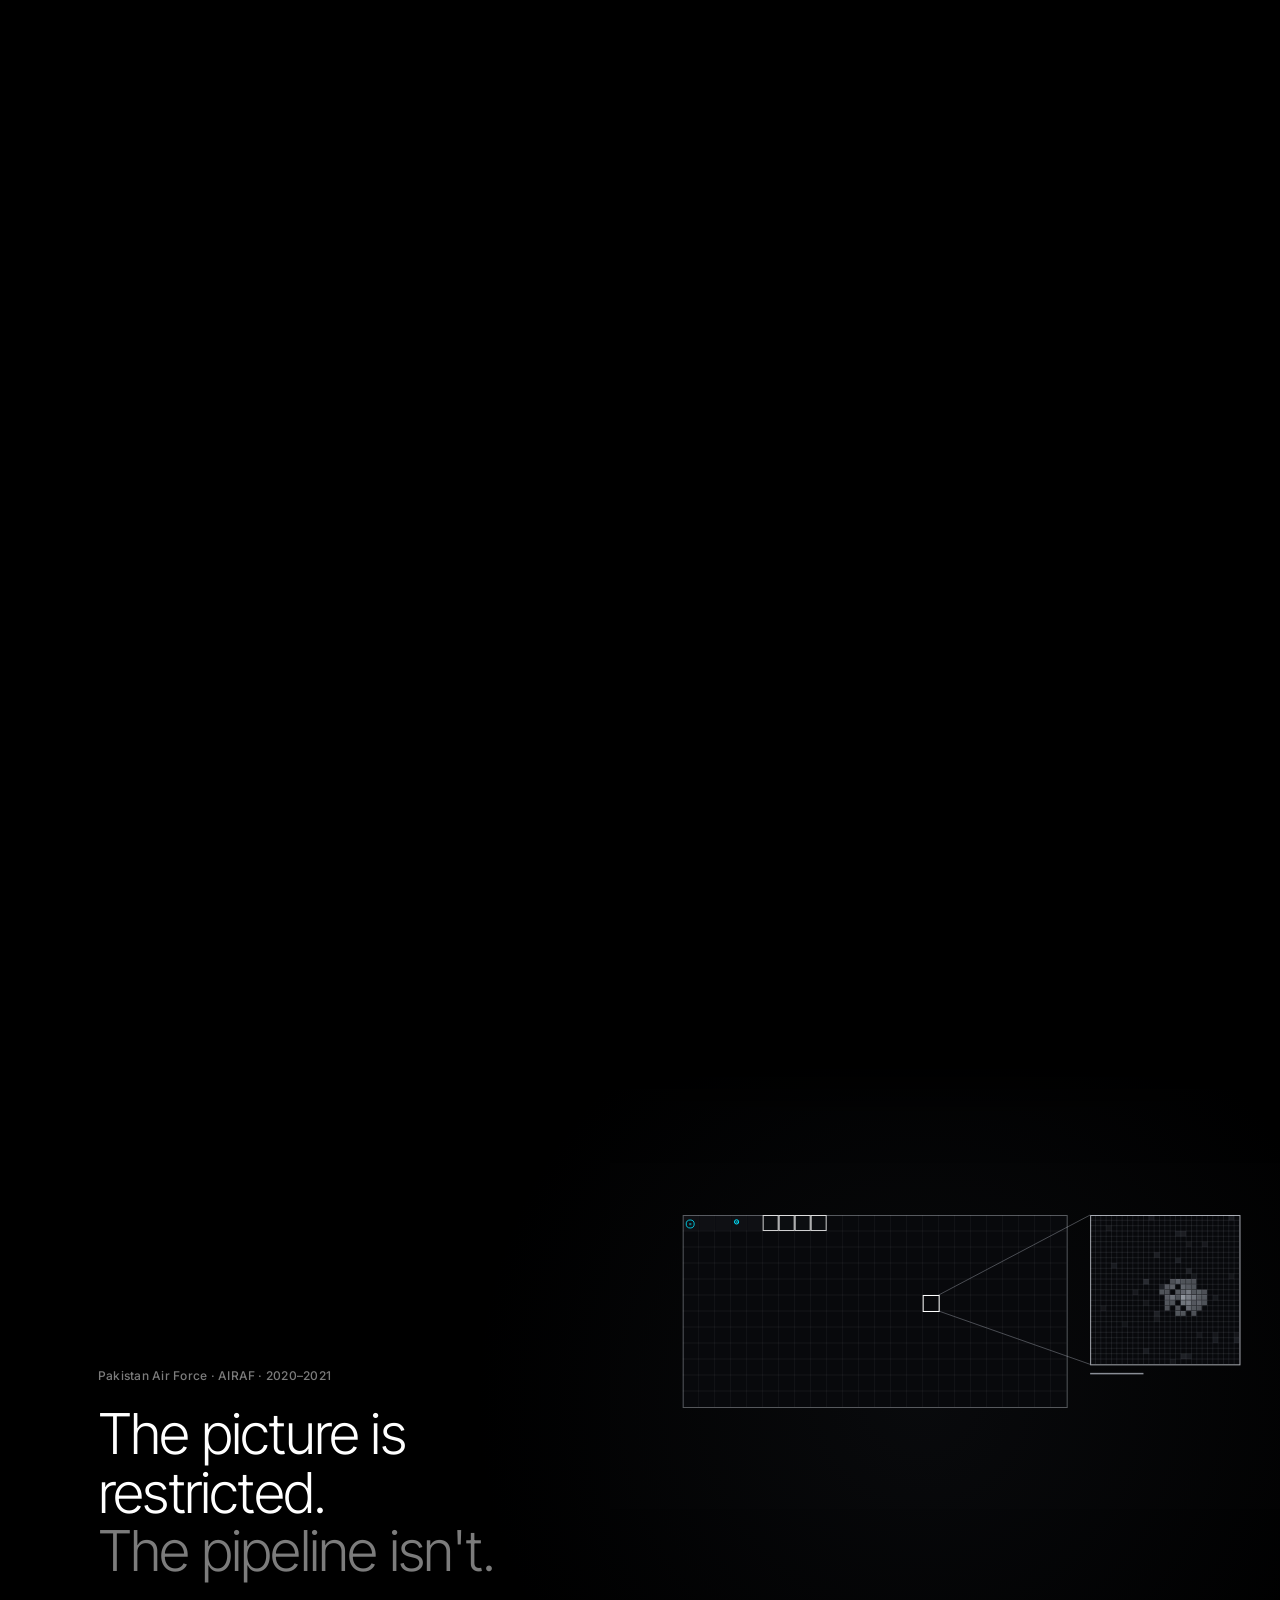
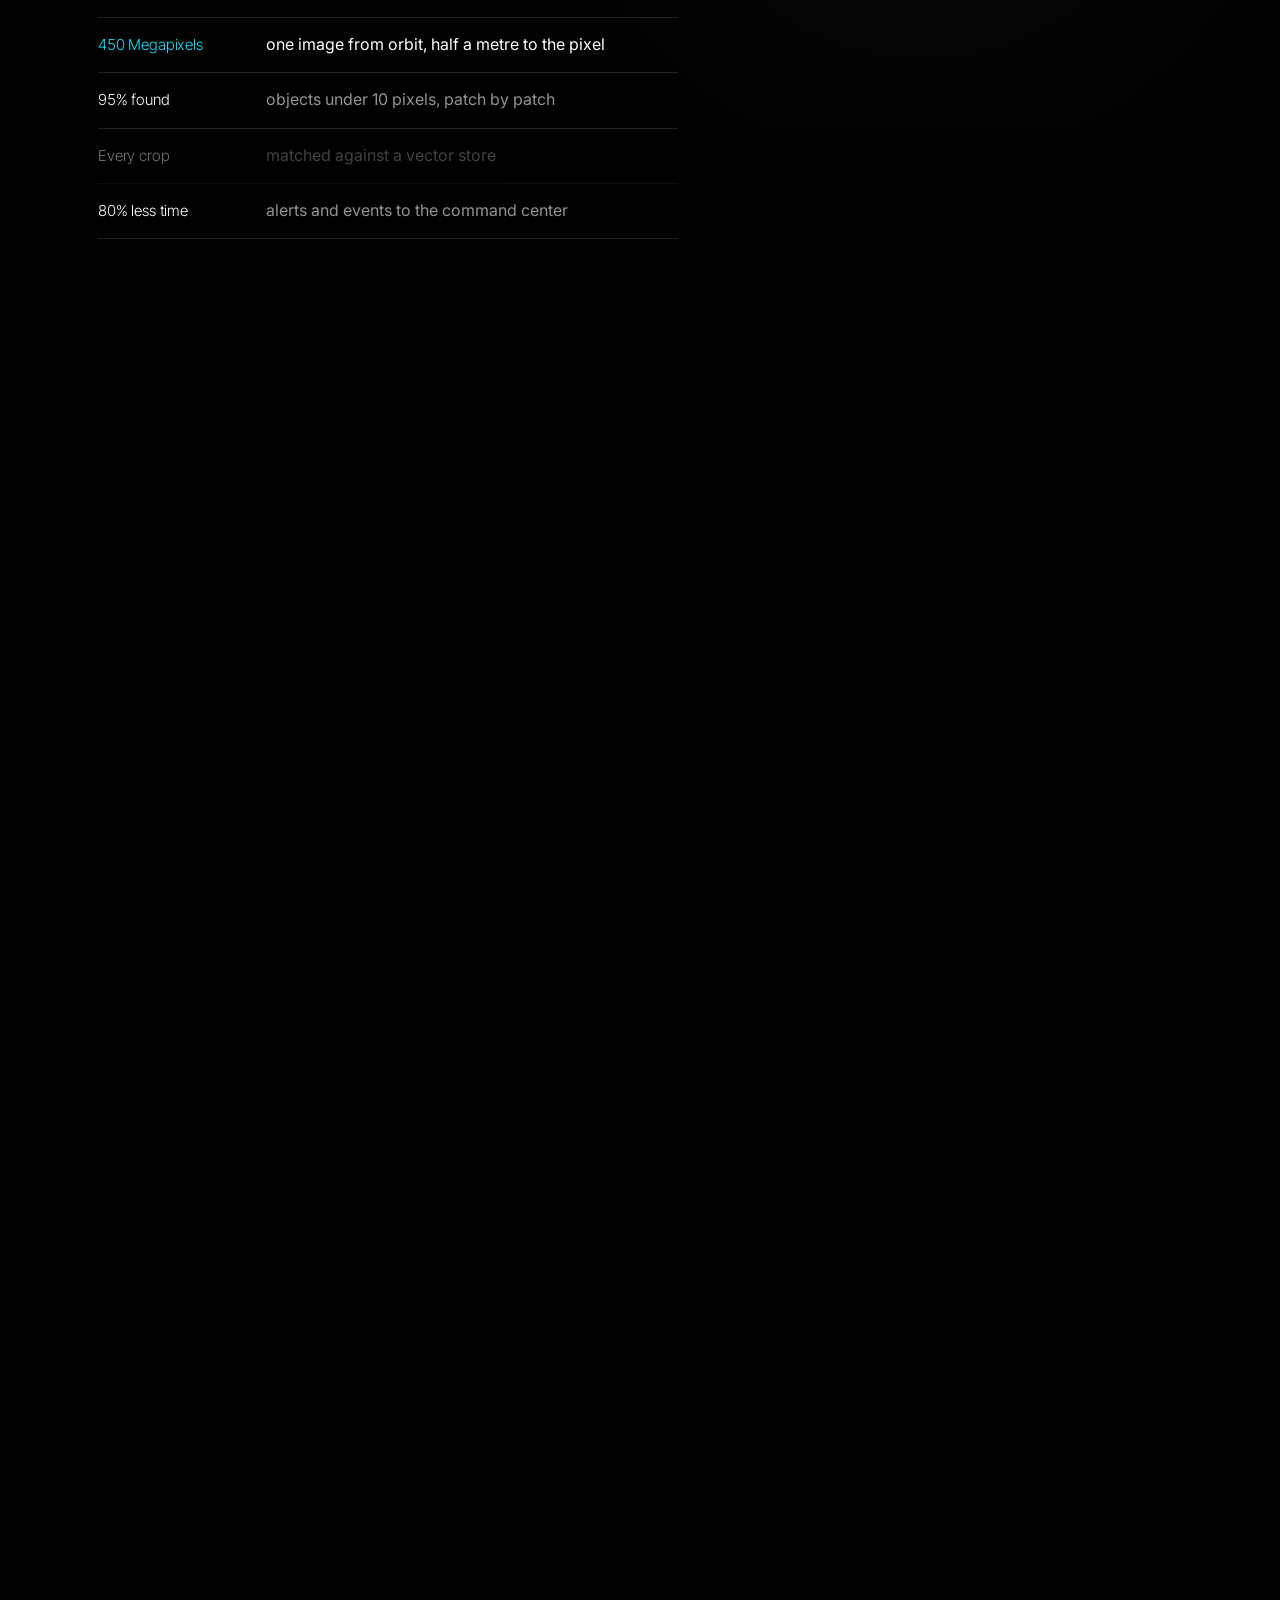
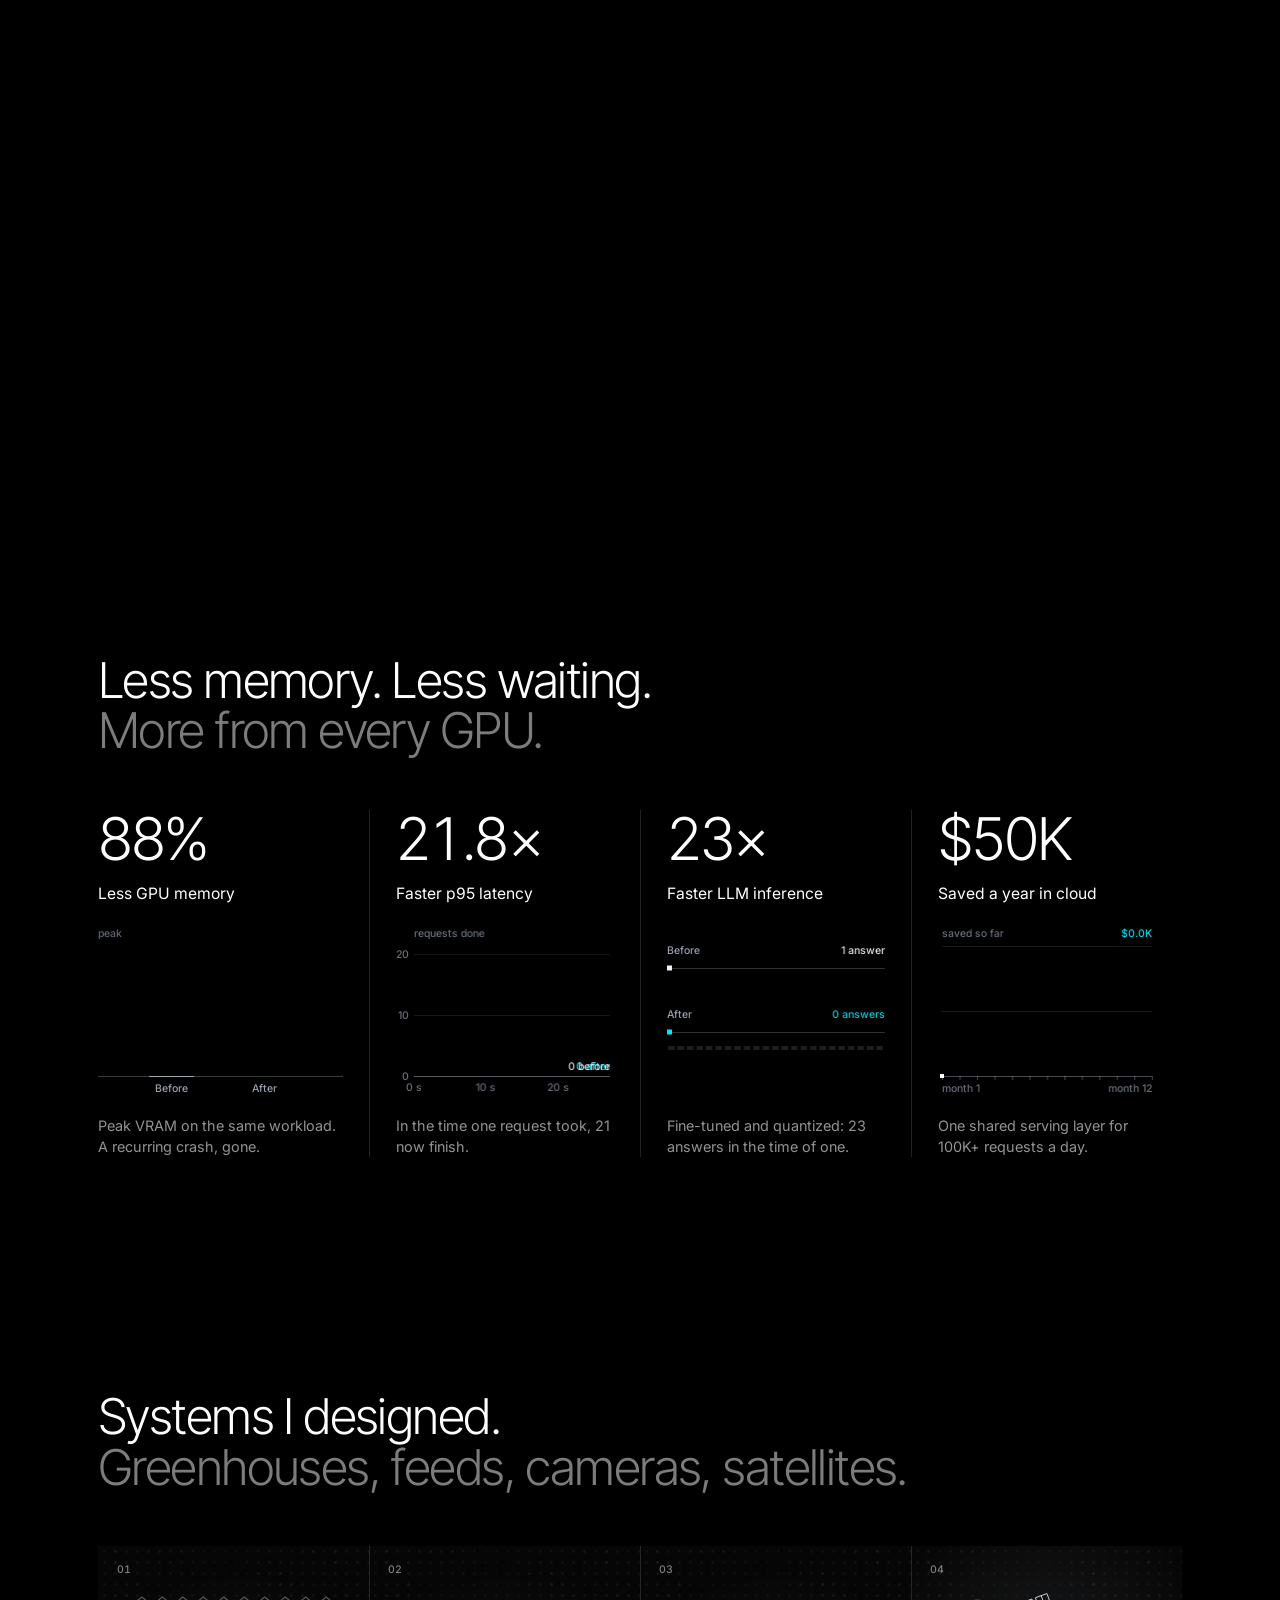
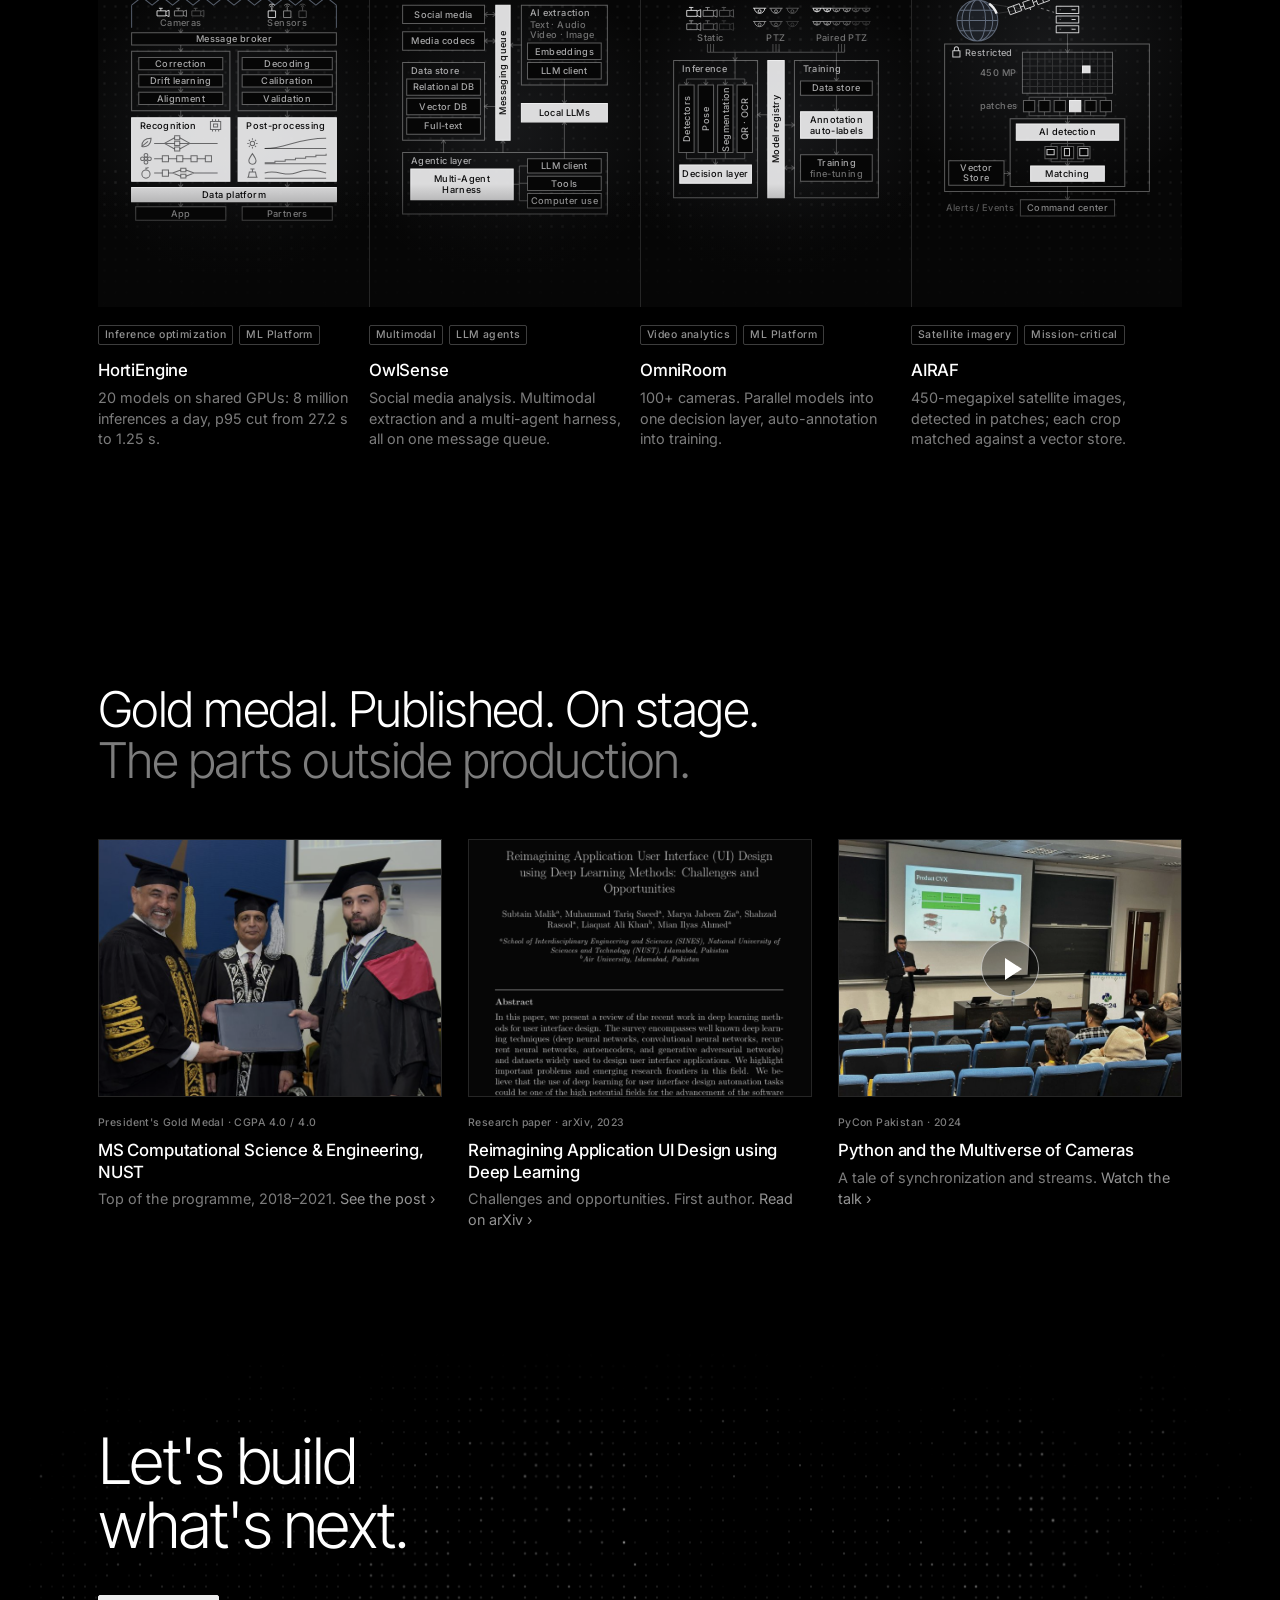
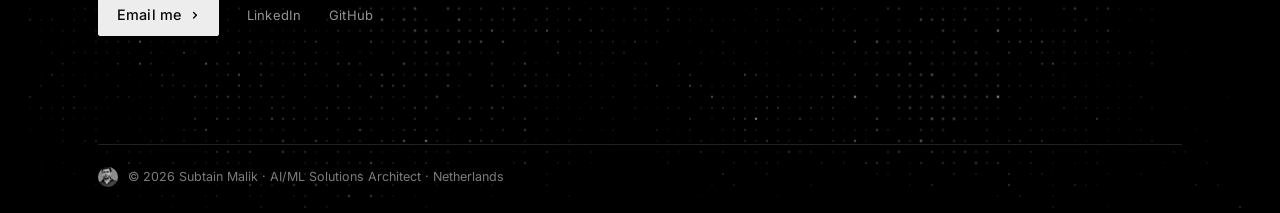
==== commit 2f4cc13e: "Title: AI/ML Solutions Architect" ====
--- a/details.html
+++ b/details.html
@@ -4,13 +4,13 @@
 <meta charset="utf-8">
 <meta name="robots" content="noindex, nofollow"><!-- draft page: remove when it becomes the main page -->
 <meta name="viewport" content="width=device-width, initial-scale=1, viewport-fit=cover">
-<title>Subtain Malik | Software Architect | AI/ML</title>
-<meta name="description" content="Software Architect, AI/ML, in the Netherlands. Model serving, real-time inference and edge deployments in production.">
+<title>Subtain Malik | AI/ML Solutions Architect</title>
+<meta name="description" content="AI/ML Solutions Architect, in the Netherlands. Model serving, real-time inference and edge deployments in production.">
 <meta name="theme-color" content="#000">
 <meta name="color-scheme" content="dark">
 <meta property="og:type" content="website">
-<meta property="og:title" content="Subtain Malik | Software Architect | AI/ML">
-<meta property="og:description" content="Software Architect, AI/ML, in the Netherlands. Model serving, real-time inference and edge deployments in production.">
+<meta property="og:title" content="Subtain Malik | AI/ML Solutions Architect">
+<meta property="og:description" content="AI/ML Solutions Architect, in the Netherlands. Model serving, real-time inference and edge deployments in production.">
 <meta property="og:image" content="https://sbmalik.github.io/img/og.png">
 <meta property="og:image:width" content="1200">
 <meta property="og:image:height" content="630">
@@ -544,7 +544,7 @@
   <div class="hero__fade" aria-hidden="true"></div>
   <div class="container hero__content">
     <h1 class="hero__title" id="hero-title"><span class="hero__line">Subtain</span> <span class="hero__line">Malik</span></h1>
-    <p class="hero__copy hero__seq">Software Architect | AI/ML · Netherlands<br>Production AI, from the GPU to the edge.</p>
+    <p class="hero__copy hero__seq">AI/ML Solutions Architect · Netherlands<br>Production AI, from the GPU to the edge.</p>
     <div class="hero__actions hero__seq" id="hero-actions">
       <a class="link-cta link-cta--fill" href="#contact"><span class="cta__full">Get in touch</span><span class="cta__mob">Contact</span></a>
       <a class="link-cta link-cta--ghost" href="#builders"><span class="cta__full">See the work</span><span class="cta__mob">Work</span></a>
@@ -941,7 +941,7 @@
     </div>
     <div class="footer__base">
       <span class="footer__pic"><img src="img/ppic.jpg" alt="" width="20" height="20" loading="lazy" decoding="async"></span>
-      <span class="footer__legal">© 2026 Subtain Malik · Software Architect, AI/ML · Netherlands</span>
+      <span class="footer__legal">© 2026 Subtain Malik · AI/ML Solutions Architect · Netherlands</span>
     </div>
   </div>
 </footer>
